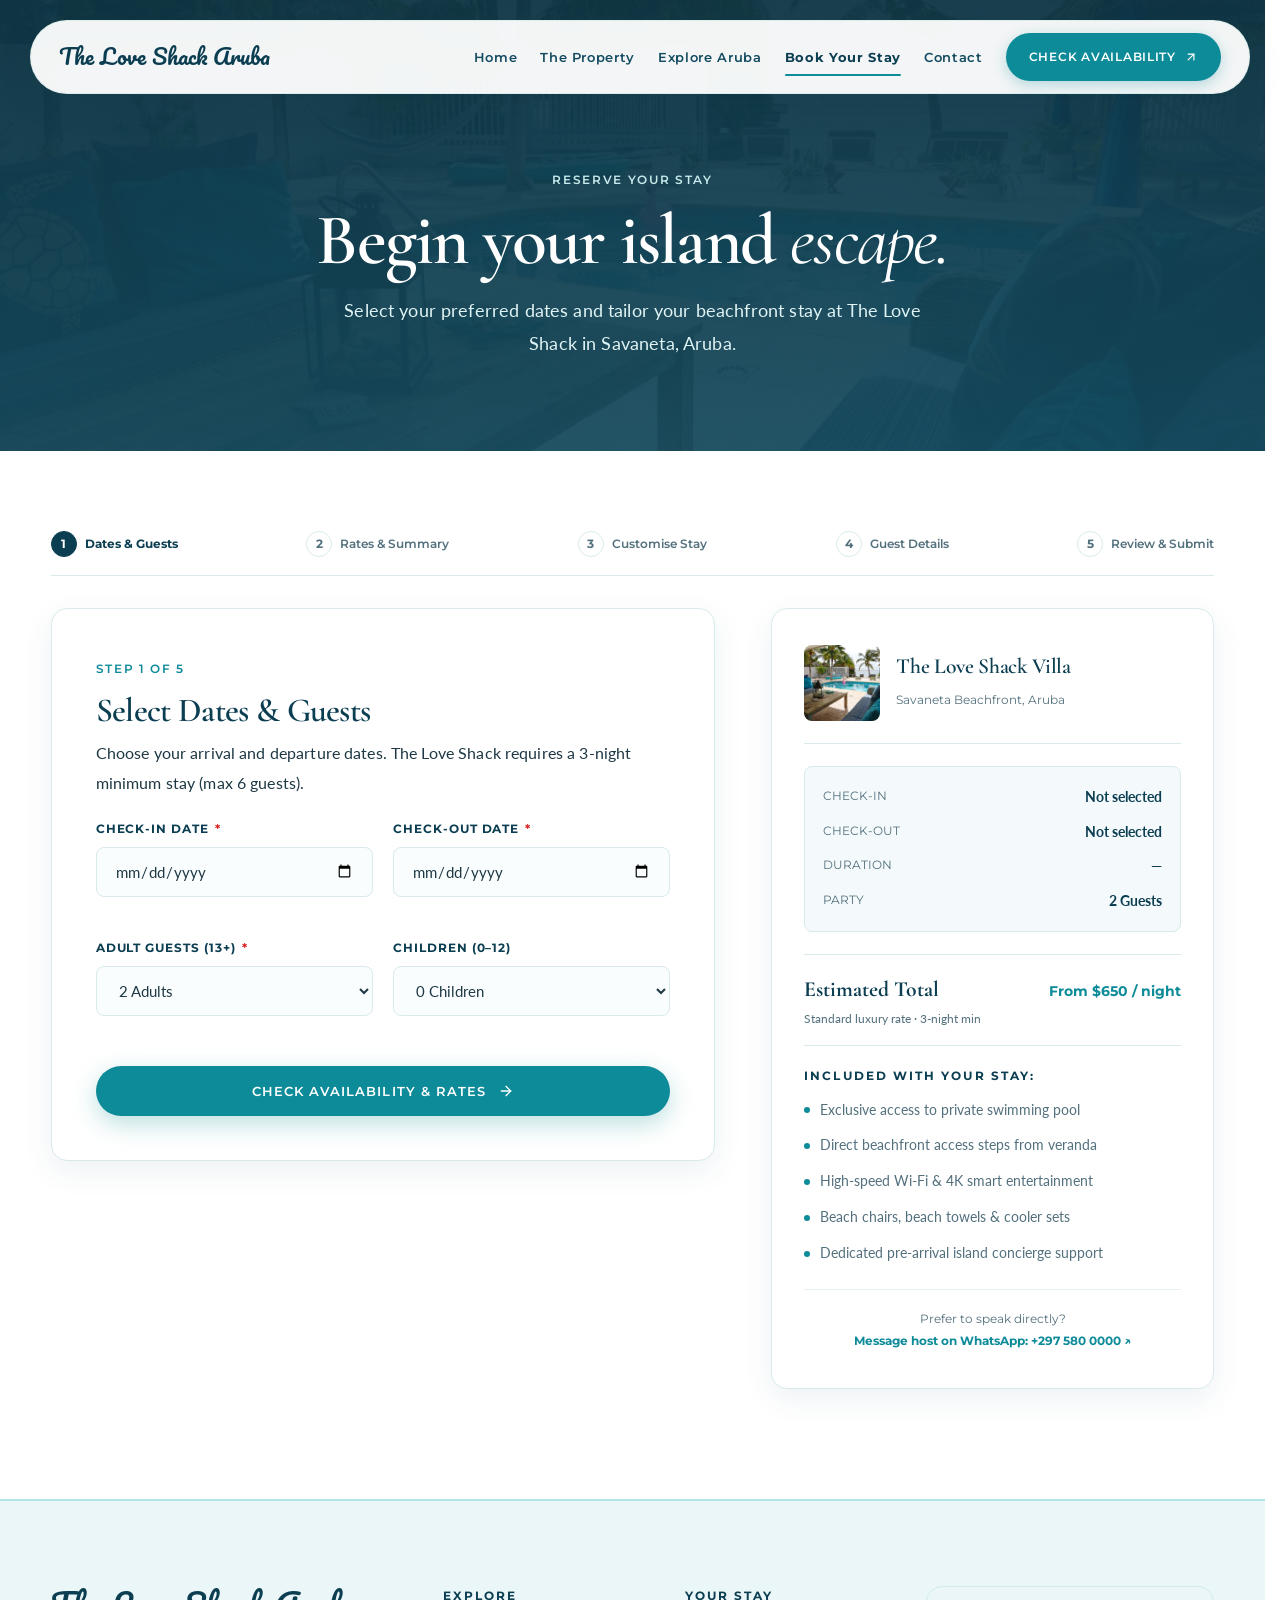
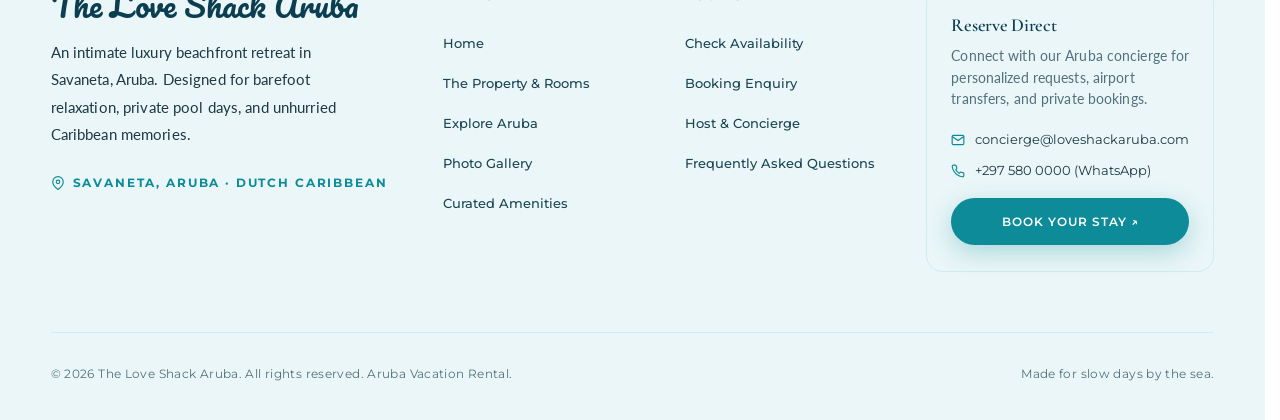
==== booking.html @ 79f09daa "Update client requested website changes" ====
<!doctype html>
<html lang="en">
<head>
  <meta charset="utf-8">
  <meta name="viewport" content="width=device-width, initial-scale=1">
  <title>Book Your Stay | The Love Shack Aruba</title>
  <meta name="description" content="Reserve your private luxury villa in Savaneta, Aruba. Direct booking inquiry for The Love Shack beachfront property with private swimming pool.">
  
  <!-- Typography System: Pacifico (Logo), Cormorant Garamond (Headings), Lato (Body), Montserrat (Nav & Buttons) -->
  <link rel="preconnect" href="https://fonts.googleapis.com">
  <link rel="preconnect" href="https://fonts.gstatic.com" crossorigin>
  <link href="https://fonts.googleapis.com/css2?family=Bodoni+Moda:ital,opsz,wght@0,6..96,400..900;1,6..96,400..900&family=Cormorant+Garamond:ital,wght@0,400;0,500;0,600;0,700;1,400;1,600&family=Lato:ital,wght@0,300;0,400;0,700;1,300;1,400&family=Montserrat:wght@400;500;600;700&family=Pacifico&display=swap" rel="stylesheet">
  
  <link rel="stylesheet" href="assets/css/style.css?v=3.2">
</head>
<body>

  <!-- Floating Luxury Navigation Bar -->
  <div class="header-wrapper">
    <header class="header">
      <a class="logo" href="index.html" aria-label="The Love Shack Aruba Homepage">The Love Shack Aruba</a>
      
      <button class="menu-btn" aria-label="Toggle navigation menu" aria-expanded="false">
        <svg class="icon-hamburger" viewBox="0 0 24 24" fill="none" stroke="currentColor" stroke-width="2" stroke-linecap="round" stroke-linejoin="round" aria-hidden="true">
          <line x1="3" y1="12" x2="21" y2="12"></line>
          <line x1="3" y1="6" x2="21" y2="6"></line>
          <line x1="3" y1="18" x2="21" y2="18"></line>
        </svg>
        <svg class="icon-close" viewBox="0 0 24 24" fill="none" stroke="currentColor" stroke-width="2" stroke-linecap="round" stroke-linejoin="round" aria-hidden="true">
          <line x1="18" y1="6" x2="6" y2="18"></line>
          <line x1="6" y1="6" x2="18" y2="18"></line>
        </svg>
      </button>

      <nav class="nav" aria-label="Main Navigation">
        <a href="index.html">Home</a>
        <a href="property.html">The Property</a>
        <a href="explore-aruba.html">Explore Aruba</a>
        <a class="current" href="booking.html">Book Your Stay</a>
        <a href="contact.html">Contact</a>
        <a class="nav-cta" href="booking.html">
          Check Availability
          <svg viewBox="0 0 24 24" fill="none" stroke="currentColor" stroke-width="2" stroke-linecap="round" stroke-linejoin="round">
            <line x1="7" y1="17" x2="17" y2="7"></line>
            <polyline points="7 7 17 7 17 17"></polyline>
          </svg>
        </a>
      </nav>
    </header>
  </div>

  <main>
    <!-- Page Hero Banner -->
    <section class="page-banner" aria-label="Book Your Stay">
      <div class="page-banner-bg" role="img" aria-label="The Love Shack Villa Background"></div>
      <div class="page-banner-overlay"></div>
      <div class="page-banner-content">
        <span class="eyebrow light center">RESERVE YOUR STAY</span>
        <h1>Begin your island <em>escape.</em></h1>
        <p>
          Select your preferred dates and tailor your beachfront stay at The Love Shack in Savaneta, Aruba.
        </p>
      </div>
    </section>

    <!-- Multi-Step Booking Section -->
    <section class="booking-section wrap" aria-label="Direct Reservation Interface">
      
      <!-- Progress Bar (5 Steps) -->
      <div class="booking-steps-bar" role="tablist" aria-label="Booking steps">
        <div class="booking-step-item active" id="stepIndicator1">
          <div class="booking-step-num">1</div>
          <span>Dates & Guests</span>
        </div>
        <div class="booking-step-item" id="stepIndicator2">
          <div class="booking-step-num">2</div>
          <span>Rates & Summary</span>
        </div>
        <div class="booking-step-item" id="stepIndicator3">
          <div class="booking-step-num">3</div>
          <span>Customise Stay</span>
        </div>
        <div class="booking-step-item" id="stepIndicator4">
          <div class="booking-step-num">4</div>
          <span>Guest Details</span>
        </div>
        <div class="booking-step-item" id="stepIndicator5">
          <div class="booking-step-num">5</div>
          <span>Review & Submit</span>
        </div>
      </div>

      <div class="booking-layout">
        <!-- Left: Dynamic Booking Steps Flow -->
        <div class="form-card">
          <!-- STEP 1: Select Dates & Guests -->
          <div class="booking-step-pane active" id="paneStep1">
            <span class="eyebrow">STEP 1 OF 5</span>
            <h2>Select Dates & Guests</h2>
            <p>Choose your arrival and departure dates. The Love Shack requires a 3-night minimum stay (max 6 guests).</p>

            <div class="form-group-row">
              <div class="form-group">
                <label for="checkin">Check-in Date <span class="required-asterisk">*</span></label>
                <input type="date" id="checkin" name="checkin" required aria-required="true">
              </div>
              <div class="form-group">
                <label for="checkout">Check-out Date <span class="required-asterisk">*</span></label>
                <input type="date" id="checkout" name="checkout" required aria-required="true">
              </div>
            </div>

            <div class="form-group-row">
              <div class="form-group">
                <label for="adults">Adult Guests (13+) <span class="required-asterisk">*</span></label>
                <select id="adults" name="adults" required>
                  <option value="1">1 Adult</option>
                  <option value="2" selected>2 Adults</option>
                  <option value="3">3 Adults</option>
                  <option value="4">4 Adults</option>
                  <option value="5">5 Adults</option>
                  <option value="6">6 Adults (Maximum)</option>
                </select>
              </div>
              <div class="form-group">
                <label for="children">Children (0–12)</label>
                <select id="children" name="children">
                  <option value="0" selected>0 Children</option>
                  <option value="1">1 Child</option>
                  <option value="2">2 Children</option>
                  <option value="3">3 Children</option>
                  <option value="4">4 Children</option>
                </select>
              </div>
            </div>

            <button type="button" class="btn btn-teal" id="btnCheckAvailability" style="width: 100%; margin-top: 10px;">
              Check Availability & Rates
              <svg viewBox="0 0 24 24" fill="none" stroke="currentColor" stroke-width="2" stroke-linecap="round" stroke-linejoin="round">
                <line x1="5" y1="12" x2="19" y2="12"></line>
                <polyline points="12 5 19 12 12 19"></polyline>
              </svg>
            </button>

            <div class="form-feedback" id="feedbackStep1" aria-live="polite"></div>
          </div>

          <!-- STEP 2: Rates & Accommodation Summary -->
          <div class="booking-step-pane" id="paneStep2">
            <span class="eyebrow">STEP 2 OF 5 · RATES &amp; SUMMARY</span>
            <h2>Stay &amp; Rate Summary</h2>
            <p>Review the calculated rate breakdown for your selected dates and guest party.</p>

            <div class="review-section-box">
              <div class="review-row">
                <span>Property:</span>
                <strong>The Love Shack (Savaneta, Aruba)</strong>
              </div>
              <div class="review-row">
                <span>Check-in:</span>
                <strong id="rateSummaryCheckin">—</strong>
              </div>
              <div class="review-row">
                <span>Check-out:</span>
                <strong id="rateSummaryCheckout">—</strong>
              </div>
              <div class="review-row">
                <span>Length of Stay:</span>
                <strong id="rateSummaryNights">—</strong>
              </div>
              <div class="review-row">
                <span>Guest Party:</span>
                <strong id="rateSummaryParty">—</strong>
              </div>
              <div class="review-row">
                <span>Nightly Rate:</span>
                <strong id="rateSummaryRate">—</strong>
              </div>
              <div class="review-row">
                <span>Accommodation Subtotal:</span>
                <strong id="rateSummarySubtotal">—</strong>
              </div>
              <div class="review-row">
                <span>Turnover &amp; Cleaning Fee:</span>
                <strong id="rateSummaryCleaning">$180.00 USD</strong>
              </div>
              <div class="review-total-row">
                <span>Estimated Total:</span>
                <span id="rateSummaryGrandTotal" style="color: var(--color-primary);">$0.00 USD</span>
              </div>
            </div>

            <div style="display: flex; gap: 14px; flex-wrap: wrap; margin-top: 24px;">
              <button type="button" class="btn btn-outline" id="btnBackToStep1" style="flex: 1;">
                &larr; Back
              </button>
              <button type="button" class="btn btn-teal" id="btnGoToStep3" style="flex: 1.5;">
                Next &rarr;
              </button>
              <button type="button" class="btn btn-outline" id="btnSkipExtrasFromStep2" style="flex: 1.2;">
                Skip Extras &rarr;
              </button>
            </div>
          </div>

          <!-- STEP 3: Customise Your Stay (Enquiry-Only Add-ons) -->
          <div class="booking-step-pane" id="paneStep3">
            <span class="eyebrow">STEP 3 OF 5 · BESPOKE ISLAND CONCIERGE</span>
            <h2>Customise Your Stay</h2>
            <p>Select optional on-island services and experiences to personalize your Aruban retreat.</p>

            <!-- Mandatory Client Notice Banner -->
            <div class="concierge-enquiry-banner">
              <svg viewBox="0 0 24 24" width="22" height="22" fill="none" stroke="currentColor" stroke-width="2" stroke-linecap="round" stroke-linejoin="round" aria-hidden="true">
                <circle cx="12" cy="12" r="10"></circle>
                <line x1="12" y1="16" x2="12" y2="12"></line>
                <line x1="12" y1="8" x2="12.01" y2="8"></line>
              </svg>
              <p>These services are optional and are not confirmed or charged at this stage. Our concierge team will contact you to discuss availability, details and pricing.</p>
            </div>

            <!-- Primary 4 Client-Requested Add-ons (Prominently Featured with Photographs) -->
            <div class="services-category-block">
              <div class="services-category-title">
                <svg viewBox="0 0 24 24" width="16" height="16" fill="none" stroke="currentColor" stroke-width="2"><path d="M12 2l3.09 6.26L22 9.27l-5 4.87 1.18 6.88L12 17.77l-6.18 3.25L7 14.14 2 9.27l6.91-1.01L12 2z"></path></svg>
                Featured Optional Add-ons
              </div>

              <!-- 1. Additional Housekeeping -->
              <label class="service-addon-featured service-addon-card" data-service-id="housekeeping" data-service-name="Additional Housekeeping" data-service-price="0" data-service-display="Optional Enquiry">
                <input type="checkbox" class="service-checkbox" value="housekeeping">
                <div class="service-addon-thumb">
                  <img src="assets/images/rooms/sea-esta-1.jpg" alt="Villa bedroom suite for housekeeping" loading="lazy">
                </div>
                <div class="service-addon-details">
                  <div class="service-addon-header">
                    <h4>Additional Housekeeping</h4>
                    <span class="service-enquiry-badge">Enquiry Only</span>
                  </div>
                  <p>Daily or mid-stay villa refresh, luxury linen changes, bathroom detailing, and fresh beach towel refresh during your stay.</p>
                  <span class="service-addon-note">
                    <svg viewBox="0 0 24 24" width="13" height="13" fill="none" stroke="currentColor" stroke-width="2"><circle cx="12" cy="12" r="10"></circle><polyline points="12 6 12 12 16 14"></polyline></svg>
                    Custom frequency &amp; scheduling coordinated by concierge
                  </span>
                </div>
              </label>

              <!-- 2. Car Rental -->
              <label class="service-addon-featured service-addon-card" data-service-id="car-rental" data-service-name="Car Rental" data-service-price="0" data-service-display="Optional Enquiry">
                <input type="checkbox" class="service-checkbox" value="car-rental">
                <div class="service-addon-thumb">
                  <img src="assets/images/explore/divi-tree-beach.jpg" alt="Island exploration along Aruba coastline" loading="lazy">
                </div>
                <div class="service-addon-details">
                  <div class="service-addon-header">
                    <h4>Car Rental</h4>
                    <span class="service-enquiry-badge">Enquiry Only</span>
                  </div>
                  <p>Seamless door-to-door vehicle delivery directly to The Love Shack. Choose from economical compact cars, rugged 4x4 SUVs, or multi-passenger vans.</p>
                  <span class="service-addon-note">
                    <svg viewBox="0 0 24 24" width="13" height="13" fill="none" stroke="currentColor" stroke-width="2"><circle cx="12" cy="12" r="10"></circle><polyline points="12 6 12 12 16 14"></polyline></svg>
                    Direct villa drop-off &amp; flexible pickup
                  </span>
                </div>
              </label>

              <!-- 3. Private Massage -->
              <label class="service-addon-featured service-addon-card" data-service-id="private-massage" data-service-name="Private Massage" data-service-price="0" data-service-display="Optional Enquiry">
                <input type="checkbox" class="service-checkbox" value="private-massage">
                <div class="service-addon-thumb">
                  <img src="assets/images/services/private-massage-treatment.jpg" alt="Seaside private massage treatment at The Love Shack" loading="lazy">
                </div>
                <div class="service-addon-details">
                  <div class="service-addon-header">
                    <h4>Private Massage</h4>
                    <span class="service-enquiry-badge">Enquiry Only</span>
                  </div>
                  <p>Restorative side-by-side couples massage, deep tissue, or Swedish therapy administered on your private ocean deck, shaded cabana, or calm lagoon shallows.</p>
                  <span class="service-addon-note">
                    <svg viewBox="0 0 24 24" width="13" height="13" fill="none" stroke="currentColor" stroke-width="2"><circle cx="12" cy="12" r="10"></circle><polyline points="12 6 12 12 16 14"></polyline></svg>
                    Certified Aruban spa therapists at your villa
                  </span>
                </div>
              </label>

              <!-- 4. Private Chef -->
              <label class="service-addon-featured service-addon-card" data-service-id="private-chef" data-service-name="Private Chef" data-service-price="0" data-service-display="Optional Enquiry">
                <input type="checkbox" class="service-checkbox" value="private-chef">
                <div class="service-addon-thumb">
                  <img src="assets/images/architectural-design.jpg" alt="Gourmet dining experience at The Love Shack" loading="lazy">
                </div>
                <div class="service-addon-details">
                  <div class="service-addon-header">
                    <h4>Private Chef</h4>
                    <span class="service-enquiry-badge">Enquiry Only</span>
                  </div>
                  <p>Exquisite three-course seaside dinner prepared fresh on your pool veranda by an acclaimed private Aruban chef. Fresh catch seafood, prime meats, or vegetarian tasting menus.</p>
                  <span class="service-addon-note">
                    <svg viewBox="0 0 24 24" width="13" height="13" fill="none" stroke="currentColor" stroke-width="2"><circle cx="12" cy="12" r="10"></circle><polyline points="12 6 12 12 16 14"></polyline></svg>
                    Fully personalized menus and grocery provisioning
                  </span>
                </div>
              </label>
            </div>

            <!-- Additional Island Experiences & Concierge (Also Strictly Enquiry Only) -->
            <div class="services-category-block" style="margin-top: 24px;">
              <div class="services-category-title">
                <svg viewBox="0 0 24 24" width="16" height="16" fill="none" stroke="currentColor" stroke-width="2"><circle cx="12" cy="12" r="10"></circle><polygon points="16.24 7.76 14.12 14.12 7.76 16.24 9.88 9.88 16.24 7.76"></polygon></svg>
                Additional Island Concierge Enquiries
              </div>
              <div class="service-cards-list">
                <label class="service-addon-card" data-service-id="grocery-stocking" data-service-name="Pre-Arrival Grocery Stocking" data-service-price="0" data-service-display="Optional Enquiry">
                  <input type="checkbox" class="service-checkbox" value="grocery-stocking" style="width: auto;">
                  <div class="service-addon-info">
                    <h4>Pre-Arrival Grocery Stocking</h4>
                    <p>Have your refrigerator and pantry stocked with your favorite wines, tropical fruits, snacks, and breakfast essentials upon arrival.</p>
                  </div>
                  <div class="service-addon-pricing">
                    <span class="service-enquiry-badge">Enquiry</span>
                  </div>
                </label>

                <label class="service-addon-card" data-service-id="airport-transfer" data-service-name="VIP Airport Transfer" data-service-price="0" data-service-display="Optional Enquiry">
                  <input type="checkbox" class="service-checkbox" value="airport-transfer" style="width: auto;">
                  <div class="service-addon-info">
                    <h4>VIP Airport Transfer</h4>
                    <p>Personal greeting at Queen Beatrix Airport (AUA) and direct, comfortable private van transfer directly to the villa.</p>
                  </div>
                  <div class="service-addon-pricing">
                    <span class="service-enquiry-badge">Enquiry</span>
                  </div>
                </label>

                <label class="service-addon-card" data-service-id="sailing-charter" data-service-name="Private Sunset Sailing Cruise" data-service-price="0" data-service-display="Optional Enquiry">
                  <input type="checkbox" class="service-checkbox" value="sailing-charter" style="width: auto;">
                  <div class="service-addon-info">
                    <h4>Private Sunset Sailing Cruise</h4>
                    <p>Charter a catamaran or sailboat for an unhurried sunset sail along the coast with open bar, bites, and reef snorkeling.</p>
                  </div>
                  <div class="service-addon-pricing">
                    <span class="service-enquiry-badge">Enquiry</span>
                  </div>
                </label>
              </div>
            </div>

            <!-- Complimentary Gear Informational Box -->
            <div class="booking-info-card complimentary-gear-card">
              <div class="booking-info-header">
                <svg viewBox="0 0 24 24" width="22" height="22" fill="none" stroke="currentColor" stroke-width="2"><path d="M2 12h20M2 12l5-5m-5 5l5 5M22 12l-5-5m5 5l-5 5"></path></svg>
                <div>
                  <h4>Complimentary Beach &amp; Water Sports Gear</h4>
                  <span class="info-badge">Included with your stay</span>
                </div>
              </div>
              <p>All guests enjoy complimentary, unlimited access to our ocean kayaks, stand-up paddleboards (SUP), and snorkeling gear to explore Savaneta lagoon and Sea Glass Island at no additional charge.</p>
            </div>

            <!-- Bottom Navigation: BACK -> NEXT -> SKIP EXTRAS -->
            <div style="display: flex; gap: 14px; flex-wrap: wrap; margin-top: 24px;">
              <button type="button" class="btn btn-outline" id="btnBackToStep2" style="flex: 1;">
                &larr; Back
              </button>
              <button type="button" class="btn btn-teal" id="btnGoToStep4" style="flex: 1.5;">
                Next &rarr;
              </button>
              <button type="button" class="btn btn-outline" id="btnSkipExtrasFromStep3" style="flex: 1.2;">
                Skip Extras &rarr;
              </button>
            </div>
          </div>

                    <!-- STEP 4: Guest Details Form -->
          <div class="booking-step-pane" id="paneStep4">
            <span class="eyebrow">STEP 4 OF 5</span>
            <h2>Guest & Contact Details</h2>
            <p>Please enter your contact information so our island concierge team can coordinate your reservation.</p>

            <div class="form-group-row">
              <div class="form-group">
                <label for="firstName">First Name <span class="required-asterisk">*</span></label>
                <input type="text" id="firstName" name="firstName" placeholder="e.g. Sarah" required>
              </div>
              <div class="form-group">
                <label for="lastName">Last Name <span class="required-asterisk">*</span></label>
                <input type="text" id="lastName" name="lastName" placeholder="e.g. Miller" required>
              </div>
            </div>

            <div class="form-group-row">
              <div class="form-group">
                <label for="guestEmail">Email Address <span class="required-asterisk">*</span></label>
                <input type="email" id="guestEmail" name="guestEmail" placeholder="sarah@example.com" required>
              </div>
              <div class="form-group">
                <label for="guestPhone">Phone / WhatsApp <span class="required-asterisk">*</span></label>
                <input type="tel" id="guestPhone" name="guestPhone" placeholder="+1 (555) 000-0000" required>
              </div>
            </div>

            <div class="form-group">
              <label for="guestCountry">Country / Territory</label>
              <input type="text" id="guestCountry" name="guestCountry" placeholder="e.g. United States, Canada, Netherlands">
            </div>

            <div class="form-group">
              <label for="specialRequests">Special Requests, Occasion or Arrival Notes (Optional)</label>
              <textarea id="specialRequests" name="specialRequests" rows="3" placeholder="Tell us if you are celebrating an anniversary, require airport coordination, or have dietary preferences..."></textarea>
            </div>

            <div class="form-feedback" id="feedbackStep4" aria-live="polite"></div>

            <div style="display: flex; gap: 14px; flex-wrap: wrap; margin-top: 24px;">
              <button type="button" class="btn btn-outline" id="btnBackFromStep4" style="flex: 1;">
                &larr; Back to Services
              </button>
              <button type="button" class="btn btn-teal" id="btnGoToStep5" style="flex: 2;">
                Review Booking Details &rarr;
              </button>
            </div>
          </div>

          <!-- STEP 5: Review & Submit Booking Request -->
          <div class="booking-step-pane" id="paneStep5">
            <span class="eyebrow">STEP 5 OF 5 · REVIEW RESERVATION</span>
            <h2>Review Reservation Request</h2>
            <p>Please review your dates, guest details, and stay summary before submitting your reservation request.</p>

            <div class="review-section-box">
              <h3>
                <span>Dates &amp; Accommodation</span>
                <button type="button" id="editStepDatesBtn" class="btn-text-link" style="font-size: 0.72rem;">Edit Dates</button>
              </h3>
              <div class="review-row">
                <span>Villa:</span>
                <strong>The Love Shack (Savaneta Beachfront, Aruba)</strong>
              </div>
              <div class="review-row">
                <span>Stay Dates:</span>
                <strong id="revDates">—</strong>
              </div>
              <div class="review-row">
                <span>Total Duration:</span>
                <strong id="revDuration">—</strong>
              </div>
              <div class="review-row">
                <span>Guests:</span>
                <strong id="revGuests">—</strong>
              </div>
              <div class="review-row">
                <span>Base Accommodation:</span>
                <strong id="revAccommodation">$0.00 USD</strong>
              </div>
              <div class="review-row">
                <span>Cleaning &amp; Turnover Fee:</span>
                <strong id="revCleaning">$180.00 USD</strong>
              </div>
            </div>

            <div class="review-section-box" id="revServicesBox" style="display: none;">
              <h3>
                <span>Custom Stay Extras</span>
                <button type="button" id="editStepServicesBtn" class="btn-text-link" style="font-size: 0.72rem;">Edit Extras</button>
              </h3>
              <div id="revServicesList"></div>
            </div>

            <div class="review-section-box">
              <h3>
                <span>Guest Details</span>
                <button type="button" id="editStepGuestBtn" class="btn-text-link" style="font-size: 0.72rem;">Edit Contact</button>
              </h3>
              <div class="review-row">
                <span>Name:</span>
                <strong id="revGuestName">—</strong>
              </div>
              <div class="review-row">
                <span>Email:</span>
                <strong id="revGuestEmail">—</strong>
              </div>
              <div class="review-row">
                <span>Phone / WhatsApp:</span>
                <strong id="revGuestPhone">—</strong>
              </div>
              <div class="review-row" id="revGuestCountryRow" style="display: none;">
                <span>Country:</span>
                <strong id="revGuestCountry">—</strong>
              </div>
              <div class="review-row" id="revNotesRow" style="display: none;">
                <span>Special Requests:</span>
                <span id="revSpecialRequests" style="color: var(--color-text-muted); font-style: italic;">—</span>
              </div>
            </div>

            <div class="review-section-box" style="background: #fafafa; border-color: var(--color-secondary);">
              <div class="review-total-row" style="border: none; padding: 0; font-size: 1.35rem;">
                <span>Estimated Total:</span>
                <span id="revGrandTotal" style="color: var(--color-primary);">$0.00 USD</span>
              </div>
            </div>

            <div class="form-notice">
              <svg viewBox="0 0 24 24" fill="none" stroke="currentColor" stroke-width="2" stroke-linecap="round" stroke-linejoin="round">
                <circle cx="12" cy="12" r="10"></circle>
                <line x1="12" y1="16" x2="12" y2="12"></line>
                <line x1="12" y1="8" x2="12.01" y2="8"></line>
              </svg>
              <p>
                <strong>Reservation Request:</strong> Direct bookings are confirmed by our concierge within 24 hours. No payment is charged today.
              </p>
            </div>

            <div class="form-feedback" id="feedbackStep5" aria-live="polite"></div>

            <div style="display: flex; gap: 14px; flex-wrap: wrap; margin-top: 24px;">
              <button type="button" class="btn btn-outline" id="btnBackToStep4" style="flex: 1;">
                &larr; Back
              </button>
              <button type="button" class="btn btn-teal" id="btnSubmitBookingRequest" style="flex: 2;">
                Submit Reservation Request
                <svg viewBox="0 0 24 24" fill="none" stroke="currentColor" stroke-width="2" stroke-linecap="round" stroke-linejoin="round">
                  <polyline points="20 6 9 17 4 12"></polyline>
                </svg>
              </button>
            </div>
          </div>

        </div>

        <!-- Right: Live Synchronized Booking Summary Card -->
        <aside class="booking-summary-card" aria-label="Reservation Summary">
          <div class="summary-villa-header">
            <div class="summary-thumb">
              <img src="assets/images/temporary-hero.jpg" alt="The Love Shack Villa">
            </div>
            <div class="summary-header-text">
              <h3>The Love Shack Villa</h3>
              <span>Savaneta Beachfront, Aruba</span>
            </div>
          </div>

          <div class="summary-dates-box">
            <div class="summary-date-row">
              <span>CHECK-IN</span>
              <span id="sumCheckin">Not selected</span>
            </div>
            <div class="summary-date-row">
              <span>CHECK-OUT</span>
              <span id="sumCheckout">Not selected</span>
            </div>
            <div class="summary-date-row">
              <span>DURATION</span>
              <span id="sumNights">—</span>
            </div>
            <div class="summary-date-row">
              <span>PARTY</span>
              <span id="sumGuests">2 Guests</span>
            </div>
          </div>

          <div class="summary-pricing-row">
            <div>
              <strong>Estimated Total</strong>
              <div id="sumPricingSubcaption" style="font-size: 0.72rem; color: var(--color-text-muted);">From $650 / night</div>
            </div>
            <span id="sumTotal">From $650 / night</span>
          </div>

          <span class="footer-col-title" style="color: var(--color-primary); margin-bottom: 12px;">INCLUDED WITH YOUR STAY:</span>
          <ul class="summary-inclusions">
            <li>
              <span class="inclusion-dot"></span>
              <span>Exclusive access to private swimming pool</span>
            </li>
            <li>
              <span class="inclusion-dot"></span>
              <span>Direct beachfront access steps from veranda</span>
            </li>
            <li>
              <span class="inclusion-dot"></span>
              <span>High-speed Wi-Fi & 4K smart entertainment</span>
            </li>
            <li>
              <span class="inclusion-dot"></span>
              <span>Beach chairs, beach towels & cooler sets</span>
            </li>
            <li>
              <span class="inclusion-dot"></span>
              <span>Dedicated pre-arrival island concierge support</span>
            </li>
          </ul>

          <div class="summary-contact-help">
            Prefer to speak directly? <br>
            <a href="contact.html">Message host on WhatsApp: +297 580 0000 ↗</a>
          </div>
        </aside>
      </div>
    </section>
  </main>

  <!-- Multi-Column Luxury Footer -->
  <footer class="footer" aria-label="Site Footer">
    <div class="wrap">
      <div class="footer-grid">
        <div class="footer-brand">
          <a class="logo" href="index.html">The Love Shack Aruba</a>
          <p>An intimate luxury beachfront retreat in Savaneta, Aruba. Designed for barefoot relaxation, private pool days, and unhurried Caribbean memories.</p>
          <div class="footer-location-tag">
            <svg viewBox="0 0 24 24" fill="none" stroke="currentColor" stroke-width="2"><path d="M21 10c0 7-9 13-9 13s-9-6-9-13a9 9 0 0 1 18 0z"></path><circle cx="12" cy="10" r="3"></circle></svg>
            Savaneta, Aruba · Dutch Caribbean
          </div>
        </div>

        <div>
          <span class="footer-col-title">EXPLORE</span>
          <ul class="footer-links">
            <li><a href="index.html">Home</a></li>
            <li><a href="property.html">The Property & Rooms</a></li>
            <li><a href="explore-aruba.html">Explore Aruba</a></li>
            <li><a href="property.html#gallery">Photo Gallery</a></li>
            <li><a href="property.html#amenities">Curated Amenities</a></li>
          </ul>
        </div>

        <div>
          <span class="footer-col-title">YOUR STAY</span>
          <ul class="footer-links">
            <li><a href="booking.html">Check Availability</a></li>
            <li><a href="booking.html">Booking Enquiry</a></li>
            <li><a href="contact.html">Host & Concierge</a></li>
            <li><a href="contact.html#faq">Frequently Asked Questions</a></li>
          </ul>
        </div>

        <div class="footer-cta-card" style="background-color: #eaf6f7; background: #eaf6f7; box-shadow: none;">
          <h4>Reserve Direct</h4>
          <p>Connect with our Aruba concierge for personalized requests, airport transfers, and private bookings.</p>
          <div class="footer-contact-item">
            <svg viewBox="0 0 24 24" fill="none" stroke="currentColor" stroke-width="2"><path d="M4 4h16c1.1 0 2 .9 2 2v12c0 1.1-.9 2-2 2H4c-1.1 0-2-.9-2-2V6c0-1.1.9-2 2-2z"></path><polyline points="22,6 12,13 2,6"></polyline></svg>
            <span>concierge@loveshackaruba.com</span>
          </div>
          <div class="footer-contact-item" style="margin-bottom: 16px;">
            <svg viewBox="0 0 24 24" fill="none" stroke="currentColor" stroke-width="2"><path d="M22 16.92v3a2 2 0 0 1-2.18 2 19.79 19.79 0 0 1-8.63-3.07 19.5 19.5 0 0 1-6-6 19.79 19.79 0 0 1-3.07-8.67A2 2 0 0 1 4.11 2h3a2 2 0 0 1 2 1.72 12.84 12.84 0 0 0 .7 2.81 2 2 0 0 1-.45 2.11L8.09 9.91a16 16 0 0 0 6 6l1.27-1.27a2 2 0 0 1 2.11-.45 12.84 12.84 0 0 0 2.81.7A2 2 0 0 1 22 16.92z"></path></svg>
            <span>+297 580 0000 (WhatsApp)</span>
          </div>
          <a class="btn btn-teal" href="booking.html" style="width: 100%; padding: 12px 18px; font-size: 0.75rem;">
            Book Your Stay ↗
          </a>
        </div>
      </div>

      <div class="footer-bottom">
        <span>© <span id="year">2026</span> The Love Shack Aruba. All rights reserved. Aruba Vacation Rental.</span>
        <div class="footer-bottom-links">
          <span>Made for slow days by the sea.</span>
        </div>
      </div>
    </div>
  </footer>

  <script src="assets/js/main.js?v=2.3"></script>
</body>
</html>
---- assets/css/style.css ----
/* ==========================================================================
   LOVE SHACK — LUXURY BEACHFRONT SANCTUARY (ARUBA)
   Complete Frontend Redesign & Styling System
   ========================================================================== */

/* --------------------------------------------------------------------------
   1. CSS VARIABLES & DESIGN SYSTEM TOKENS
   -------------------------------------------------------------------------- */
:root {
  /* ==========================================================================
     CARIBBEAN BEACHFRONT COLOUR PALETTE (Aruba Shoreline Inspired)
     ========================================================================== */
  /* Ocean Blue Palette */
  --color-primary: #0C3E52;
  /* Deep Caribbean Ocean Blue: Major headings, anchors */
  --color-primary-dark: #072735;
  /* Midnight Ocean: Deep navy footers & high-contrast elements */
  --color-primary-light: #165670;
  /* Caribbean Horizon Blue */

  /* Turquoise & Interactive Accents */
  --color-secondary: #0D8B99;
  /* Vibrant Caribbean Turquoise: Primary interactive buttons, icons, highlights */
  --color-secondary-hover: #086F7B;
  /* Deep Turquoise on hover */
  --color-secondary-soft: rgba(13, 139, 153, 0.12);
  /* Soft turquoise tint */
  --color-turquoise-bright: #14B8A6;
  /* Bright Tropical Turquoise */

  /* Aqua & Soft Sky Blue Accents */
  --color-aqua: #E8F7F8;
  /* Light Crystal Aqua for tags and alternating backgrounds */
  --color-aqua-soft: #F2FBFC;
  /* Gentle Aqua Tint */
  --color-sky-blue: #BAE6FD;
  /* Soft Sky Blue */
  --color-sky-soft: #F0F9FF;
  /* Whisper Sky Tint */

  /* Subtle Sandy Beige (Aruban Shoreline) */
  --color-sand: #EADBCE;
  /* Natural Island Sand */
  --color-sand-light: #F7F4EE;
  /* Subtle Warm Sand Off-White */
  --color-sand-border: #E5DACF;
  /* Delicate Sand Border */
  --color-sand-accent: #C7B299;
  /* Refined Sand Accent */

  /* Navigation & Header Colors */
  --color-header-bg: rgba(255, 255, 255, 0.95);
  /* Crisp white floating panel */
  --color-logo: #0C3E52;
  /* Deep Ocean Blue logo text */
  --color-logo-hover: #0D8B99;
  /* Turquoise on logo hover */
  --color-nav-link: #134B60;
  /* Ocean blue navigation links */
  --color-nav-link-hover: #0D8B99;
  /* Turquoise navigation hover */
  --color-nav-underline: #0D8B99;
  /* Turquoise active indicator underline */
  --color-nav-btn: #0D8B99;
  /* Turquoise Check Availability button */
  --color-nav-btn-hover: #09727D;
  /* Deep turquoise hover */
  --color-teal-cta: #0D8B99;
  /* Backward-compatible alias for primary CTA */
  --color-teal-cta-hover: #09727D;
  /* Backward-compatible alias */

  /* Neutral Backgrounds & Crisp Readable Text */
  --color-bg-aqua: #F4FAFB;
  /* Soft Aqua White: Light alternating section backgrounds */
  --color-white: #FFFFFF;
  /* Pure Crisp White */
  --color-offwhite: #F8FBFC;
  /* Clean Coastal Off-White */
  --color-text-body: #1E3844;
  /* Deep Slate: Readable, comfortable paragraph body text */
  --color-text-muted: #53707D;
  /* Slate Ocean Gray: Secondary captions and subtitles */
  --color-border: #D8EAEB;
  /* Delicate ocean-sand border tone */
  --color-border-light: rgba(216, 234, 235, 0.65);

  /* Typography System */
  --font-logo: 'Pacifico', cursive, -apple-system, BlinkMacSystemFont, sans-serif;
  --font-heading: 'Cormorant Garamond', 'Garamond', Georgia, serif;
  --font-body: 'Lato', system-ui, -apple-system, BlinkMacSystemFont, 'Segoe UI', Roboto, sans-serif;
  --font-ui: 'Montserrat', system-ui, -apple-system, BlinkMacSystemFont, 'Segoe UI', sans-serif;

  /* Elevation Shadows */
  --shadow-sm: 0 4px 14px rgba(22, 78, 99, 0.05);
  --shadow-md: 0 10px 30px rgba(22, 78, 99, 0.08);
  --shadow-lg: 0 20px 48px rgba(22, 78, 99, 0.12);
  --shadow-floating: 0 16px 40px rgba(15, 55, 71, 0.14);
  --shadow-glass: 0 8px 32px rgba(0, 0, 0, 0.12);

  /* Transitions */
  --transition-fast: 0.2s ease;
  --transition-base: 0.3s cubic-bezier(0.16, 1, 0.3, 1);
  --transition-smooth: 0.5s cubic-bezier(0.16, 1, 0.3, 1);

  /* Radii */
  --radius-sm: 8px;
  --radius-md: 16px;
  --radius-lg: 24px;
  --radius-pill: 9999px;
}

/* --------------------------------------------------------------------------
   2. BASE RESET & ACCESSIBILITY
   -------------------------------------------------------------------------- */
*,
*::before,
*::after {
  box-sizing: border-box;
  margin: 0;
  padding: 0;
}

html {
  scroll-behavior: smooth;
  scroll-padding-top: 100px;
  -webkit-font-smoothing: antialiased;
  -moz-osx-font-smoothing: grayscale;
  scrollbar-gutter: stable;
}

body {
  font-family: var(--font-body);
  font-size: 16px;
  line-height: 1.75;
  color: var(--color-text-body);
  background-color: var(--color-white);
  overflow-x: hidden;
  position: relative;
}

img {
  max-width: 100%;
  height: auto;
  display: block;
}

a {
  color: inherit;
  text-decoration: none;
  transition: color var(--transition-fast);
}

button,
input,
select,
textarea {
  font-family: inherit;
  font-size: inherit;
}

/* Containers */
.wrap {
  width: min(1240px, 92%);
  margin-inline: auto;
}

.wrap-narrow {
  width: min(980px, 92%);
  margin-inline: auto;
}

/* --------------------------------------------------------------------------
   3. TYPOGRAPHY HIERARCHY
   -------------------------------------------------------------------------- */
h1,
h2,
h3,
h4 {
  font-family: var(--font-heading);
  color: var(--color-primary);
  font-weight: 600;
  letter-spacing: -0.015em;
}

h1 {
  font-size: clamp(2.8rem, 5.6vw, 4.6rem);
  line-height: 1.05;
  letter-spacing: -0.025em;
}

h2 {
  font-size: clamp(2.1rem, 3.6vw, 3.1rem);
  line-height: 1.15;
  letter-spacing: -0.02em;
}

h3 {
  font-size: clamp(1.35rem, 2vw, 1.75rem);
  line-height: 1.25;
}

h4 {
  font-size: 1.2rem;
  font-weight: 600;
  line-height: 1.35;
}

p {
  color: var(--color-text-body);
  font-size: 1.025rem;
  line-height: 1.82;
  letter-spacing: 0.008em;
  margin-bottom: 1.25rem;
}

p:last-child {
  margin-bottom: 0;
}

/* Natural Editorial Serif Italics: Warm, human, and timeless (no forced artificial colors) */
h1 em,
h2 em,
h3 em {
  font-style: italic;
  font-weight: 400;
  color: inherit;
}

/* Eyebrow / Section Category Tag: Clean, refined uppercase tracking (removed robotic dashes) */
.eyebrow {
  font-family: var(--font-ui);
  font-size: 0.74rem;
  font-weight: 600;
  letter-spacing: 0.14em;
  text-transform: uppercase;
  color: var(--color-secondary);
  display: inline-block;
  margin-bottom: 12px;
}

.eyebrow.light {
  color: #c7ebec;
}

.eyebrow.center {
  display: block;
  text-align: center;
}

/* --------------------------------------------------------------------------
   4. BUTTONS & INTERACTIVE ELEMENTS
   -------------------------------------------------------------------------- */
.btn {
  font-family: var(--font-ui);
  font-size: 0.82rem;
  font-weight: 600;
  letter-spacing: 0.08em;
  text-transform: uppercase;
  display: inline-flex;
  align-items: center;
  justify-content: center;
  gap: 12px;
  padding: 16px 32px;
  border-radius: var(--radius-pill);
  border: 1px solid transparent;
  cursor: pointer;
  transition: all var(--transition-base);
  text-decoration: none;
  white-space: nowrap;
}

.btn svg {
  width: 16px;
  height: 16px;
  transition: transform var(--transition-fast);
}

.btn:hover svg {
  transform: translateX(4px);
}

/* Button Variants */
.btn-teal {
  background-color: var(--color-secondary);
  color: var(--color-white);
  box-shadow: 0 8px 24px rgba(49, 157, 160, 0.32);
}

.btn-teal:hover {
  background-color: var(--color-secondary-hover);
  transform: translateY(-2px);
  box-shadow: 0 12px 28px rgba(49, 157, 160, 0.42);
}

.btn-primary {
  background-color: var(--color-primary);
  color: var(--color-white);
  box-shadow: 0 8px 24px rgba(22, 78, 99, 0.28);
}

.btn-primary:hover {
  background-color: var(--color-secondary);
  transform: translateY(-2px);
  box-shadow: 0 12px 28px rgba(49, 157, 160, 0.38);
}

.btn-glass {
  background: rgba(255, 255, 255, 0.16);
  color: var(--color-white);
  border: 1px solid rgba(255, 255, 255, 0.45);
  backdrop-filter: blur(10px);
  -webkit-backdrop-filter: blur(10px);
}

.btn-glass:hover {
  background: rgba(255, 255, 255, 0.95);
  color: var(--color-primary);
  border-color: var(--color-white);
  transform: translateY(-2px);
  box-shadow: var(--shadow-md);
}

.btn-white {
  background-color: var(--color-white);
  color: var(--color-primary);
  box-shadow: var(--shadow-sm);
}

.btn-white:hover {
  background-color: var(--color-bg-aqua);
  color: var(--color-secondary);
  transform: translateY(-2px);
  box-shadow: var(--shadow-md);
}

.btn-outline {
  background-color: var(--color-white);
  color: var(--color-primary);
  border: 1.5px solid var(--color-border);
  box-shadow: var(--shadow-sm);
}

.btn-outline:hover {
  background-color: var(--color-bg-aqua);
  border-color: var(--color-secondary);
  color: var(--color-secondary);
  transform: translateY(-2px);
  box-shadow: var(--shadow-md);
}

.btn-text-link {
  font-family: var(--font-ui);
  font-size: 0.85rem;
  font-weight: 700;
  letter-spacing: 0.05em;
  color: var(--color-primary);
  display: inline-flex;
  align-items: center;
  gap: 8px;
  border-bottom: 2px solid var(--color-secondary);
  padding-bottom: 4px;
  transition: all var(--transition-fast);
}

.btn-text-link svg {
  width: 14px;
  height: 14px;
  color: var(--color-secondary);
  transition: transform var(--transition-fast);
}

.btn-text-link:hover {
  color: var(--color-secondary);
  border-bottom-color: var(--color-secondary);
}

.btn-text-link:hover svg {
  transform: translateX(4px);
}

/* --------------------------------------------------------------------------
   5. FLOATING LUXURY NAVIGATION BAR
   -------------------------------------------------------------------------- */
.header-wrapper {
  position: fixed;
  top: 20px;
  left: 0;
  right: 0;
  z-index: 1000;
  padding: 0 20px;
  pointer-events: none;
  /* Allows clicks outside navbar to pass through */
  transition: all var(--transition-base);
}

.header {
  pointer-events: auto;
  max-width: 1220px;
  margin: 0 auto;
  height: 74px;
  padding: 0 28px;
  background: rgba(255, 255, 255, 0.95);
  /* Clean white / soft off-white panel */
  backdrop-filter: blur(16px);
  -webkit-backdrop-filter: blur(16px);
  border: 1px solid rgba(220, 235, 235, 0.85);
  border-radius: var(--radius-pill);
  box-shadow: 0 10px 36px rgba(15, 55, 71, 0.10);
  display: flex;
  align-items: center;
  justify-content: space-between;
  transition: all var(--transition-base);
}

/* Scrolled state for navbar */
.header-wrapper.scrolled .header {
  background: rgba(255, 255, 255, 0.98);
  height: 68px;
  box-shadow: 0 14px 40px rgba(15, 55, 71, 0.16);
  border-color: rgba(220, 235, 235, 1);
}

/* Brand Wordmark in Pacifico ("The Love Shack Aruba") */
.logo {
  font-family: var(--font-logo);
  font-size: 1.85rem;
  font-weight: 400;
  letter-spacing: 0;
  color: var(--color-logo);
  /* Deep Ocean Blue logo text */
  text-decoration: none;
  line-height: 1.15;
  display: flex;
  align-items: center;
  text-transform: none;
  transition: opacity var(--transition-fast), color var(--transition-fast);
}

.header .logo {
  font-family: var(--font-logo);
  font-size: clamp(1.25rem, 1.7vw, 1.7rem);
  font-weight: 400;
  letter-spacing: 0;
  color: var(--color-logo);
  /* Deep Ocean Blue logo text */
  background: transparent;
  padding: 0;
  border-radius: 0;
  box-shadow: none;
  line-height: 1.15;
  display: inline-flex;
  align-items: center;
  text-decoration: none;
  white-space: nowrap;
  transition: opacity var(--transition-fast), color var(--transition-fast);
}

.header .logo:hover {
  opacity: 0.9;
  color: var(--color-logo-hover);
  transform: none;
  box-shadow: none;
}

/* Navigation Links in Montserrat — Ocean blue text on white panel */
.nav {
  display: flex;
  align-items: center;
  gap: clamp(14px, 1.8vw, 28px);
}

.nav a {
  color: var(--color-nav-link);
}

.nav a:not(.nav-cta) {
  font-family: var(--font-ui);
  font-size: 0.82rem;
  font-weight: 600;
  letter-spacing: 0.05em;
  color: var(--color-nav-link);
  /* Ocean blue navigation links */
  padding: 8px 0;
  position: relative;
  transition: opacity var(--transition-fast), color var(--transition-fast);
}

.nav a:not(.nav-cta):hover,
.nav a:hover {
  opacity: 0.9;
  color: var(--color-nav-link-hover);
}

/* Active Page Indicator */
.nav a.current,
.nav a.current:not(.nav-cta) {
  color: var(--color-primary);
  /* Deep ocean blue active text */
  font-weight: 700;
}

.nav a.current::after,
.nav a.current:not(.nav-cta)::after {
  content: "";
  position: absolute;
  bottom: 0;
  left: 0;
  width: 100%;
  height: 2px;
  background-color: var(--color-nav-underline);
  /* Turquoise active underline */
  border-radius: 2px;
}

/* Nav CTA Pill Button - Turquoise background with white text */
.nav-cta,
.nav a.nav-cta {
  font-family: var(--font-ui);
  font-size: 0.78rem;
  font-weight: 600;
  letter-spacing: 0.06em;
  text-transform: uppercase;
  background-color: var(--color-nav-btn);
  /* Vibrant Caribbean Turquoise */
  color: var(--color-white) !important;
  padding: 12px 22px;
  border-radius: var(--radius-pill);
  display: inline-flex;
  align-items: center;
  gap: 8px;
  transition: all var(--transition-base);
  box-shadow: 0 4px 14px rgba(13, 139, 153, 0.28);
  border: 1px solid transparent;
}

.nav-cta svg,
.nav a.nav-cta svg {
  width: 14px;
  height: 14px;
  stroke: var(--color-white);
  transition: transform var(--transition-fast);
}

.nav-cta:hover,
.nav a.nav-cta:hover {
  background-color: var(--color-nav-btn-hover);
  color: var(--color-white) !important;
  transform: translateY(-1px);
  box-shadow: 0 6px 18px rgba(13, 139, 153, 0.42);
}

.nav-cta:hover svg,
.nav a.nav-cta:hover svg {
  stroke: var(--color-white);
  transform: translateX(3px) translateY(-1px);
}

/* Mobile Hamburger Button */
.menu-btn {
  display: none;
  background: none;
  border: none;
  width: 44px;
  height: 44px;
  border-radius: 50%;
  cursor: pointer;
  padding: 0;
  position: relative;
  align-items: center;
  justify-content: center;
  color: var(--color-primary);
  transition: background-color var(--transition-fast);
}

.menu-btn:hover {
  background-color: var(--color-bg-aqua);
}

.menu-btn svg {
  width: 24px;
  height: 24px;
  stroke-width: 2;
  stroke: var(--color-primary);
  display: block;
  pointer-events: none;
  /* Allows click to cleanly register on button */
}

.menu-btn .icon-close {
  display: none;
}

.menu-btn[aria-expanded="true"] .icon-hamburger,
.menu-btn.active .icon-hamburger {
  display: none !important;
}

.menu-btn[aria-expanded="true"] .icon-close,
.menu-btn.active .icon-close {
  display: block !important;
}

/* --------------------------------------------------------------------------
   6. HERO SECTION (REFERENCE 1 & 2 SYNTHESIS)
   -------------------------------------------------------------------------- */
.hero {
  position: relative;
  min-height: 100vh;
  display: flex;
  flex-direction: column;
  justify-content: center;
  align-items: center;
  text-align: center;
  padding: 150px 24px 120px;
  overflow: hidden;
  color: var(--color-white);
  background-color: var(--color-primary-dark);
}

/* High Quality Caribbean Beach Background Image with Subtle Drift */
.hero-bg {
  position: absolute;
  inset: 0;
  background-image: url('../images/beach-hero.jpg');
  background-size: cover;
  background-position: center bottom;
  background-repeat: no-repeat;
  z-index: 1;
  transform: scale(1.0);
  animation: heroDrift 24s ease-in-out infinite alternate;
  transform-origin: center center;
}

@keyframes heroDrift {
  0% {
    transform: scale(1.0);
  }

  100% {
    transform: scale(1.04);
  }
}

/* Subtle Coastal Ocean Gradient Overlay (Allows Beach Photo to Shine Vibrantly) */
.hero-overlay {
  position: absolute;
  inset: 0;
  background: linear-gradient(180deg,
      rgba(7, 39, 53, 0.42) 0%,
      rgba(12, 62, 82, 0.18) 35%,
      rgba(7, 39, 53, 0.35) 70%,
      rgba(7, 39, 53, 0.60) 100%);
  z-index: 2;
}

/* Hero Content Area */
.hero-content {
  position: relative;
  z-index: 3;
  max-width: 960px;
  margin: 0 auto;
  display: flex;
  flex-direction: column;
  align-items: center;
}

/* Destination Tag */
.hero-tag {
  font-family: var(--font-ui);
  font-size: 0.74rem;
  font-weight: 700;
  letter-spacing: 0.18em;
  text-transform: uppercase;
  color: var(--color-primary);
  background: rgba(255, 255, 255, 0.94);
  border: 1px solid rgba(255, 255, 255, 0.95);
  box-shadow: 0 4px 18px rgba(7, 39, 53, 0.16);
  backdrop-filter: blur(8px);
  -webkit-backdrop-filter: blur(8px);
  padding: 8px 22px;
  border-radius: var(--radius-pill);
  margin-bottom: 24px;
  display: inline-flex;
  align-items: center;
  gap: 8px;
}

.hero-tag::before {
  content: "";
  display: inline-block;
  width: 7px;
  height: 7px;
  border-radius: 50%;
  background-color: var(--color-secondary);
  box-shadow: 0 0 8px var(--color-secondary);
}

.hero h1 {
  font-family: var(--font-heading);
  font-size: clamp(3rem, 5.8vw, 4.8rem);
  font-weight: 500;
  line-height: 1.04;
  letter-spacing: -0.025em;
  color: var(--color-white);
  margin-bottom: 22px;
  text-shadow: 0 2px 20px rgba(7, 39, 53, 0.75), 0 4px 35px rgba(7, 39, 53, 0.5);
}

.hero h1 em {
  font-style: italic;
  font-weight: 400;
  color: #c8f5ff;
  /* Soft luminous tropical aqua-sky */
  text-shadow: 0 2px 20px rgba(7, 39, 53, 0.85);
}

.hero-description {
  font-family: var(--font-body);
  font-size: clamp(1.08rem, 1.4vw, 1.25rem);
  line-height: 1.82;
  color: #ffffff;
  max-width: 680px;
  margin: 0 auto 36px;
  font-weight: 400;
  letter-spacing: 0.01em;
  text-shadow: 0 2px 14px rgba(7, 39, 53, 0.8);
}

/* Hero Action Buttons */
.hero-actions {
  display: flex;
  align-items: center;
  justify-content: center;
  gap: 16px;
  margin-bottom: 48px;
  flex-wrap: wrap;
}

/* --------------------------------------------------------------------------
   7. FLOATING GLASS SEARCH BAR (SIGNATURE REFERENCE 1 ELEMENT)
   -------------------------------------------------------------------------- */
.hero-search-wrapper {
  position: relative;
  z-index: 4;
  width: 100%;
  max-width: 980px;
  margin-top: 10px;
}

.hero-search-bar {
  background: rgba(255, 255, 255, 0.96);
  backdrop-filter: blur(16px);
  -webkit-backdrop-filter: blur(16px);
  border: 1px solid rgba(216, 234, 235, 0.9);
  border-radius: var(--radius-pill);
  box-shadow: 0 16px 44px rgba(7, 39, 53, 0.22);
  padding: 10px 14px 10px 24px;
  display: grid;
  grid-template-columns: 1.1fr 1.1fr 1fr auto;
  align-items: center;
  gap: 12px;
  transition: all var(--transition-base);
}

.hero-search-bar:hover,
.hero-search-bar:focus-within {
  background: rgba(255, 255, 255, 1);
  box-shadow: 0 20px 50px rgba(7, 39, 53, 0.28);
}

.search-field {
  display: flex;
  align-items: center;
  gap: 12px;
  padding: 8px 14px;
  border-right: 1px solid var(--color-border);
  text-align: left;
}

.search-field:last-of-type {
  border-right: none;
}

.search-field-icon {
  color: var(--color-secondary);
  display: flex;
  align-items: center;
  justify-content: center;
  flex-shrink: 0;
}

.search-field-icon svg {
  width: 20px;
  height: 20px;
}

.search-field-body {
  display: flex;
  flex-direction: column;
  flex-grow: 1;
}

.search-field label,
.search-field-label {
  font-family: var(--font-ui);
  font-size: 0.68rem;
  font-weight: 700;
  letter-spacing: 0.12em;
  text-transform: uppercase;
  color: var(--color-primary);
  margin-bottom: 2px;
  display: block;
}

.search-field input,
.search-field select {
  background: transparent;
  border: none;
  outline: none;
  color: var(--color-text-body);
  font-family: var(--font-body);
  font-size: 0.92rem;
  font-weight: 600;
  cursor: pointer;
  width: 100%;
}

.search-field input::-webkit-calendar-picker-indicator {
  cursor: pointer;
  opacity: 0.65;
}

.search-field select option {
  background-color: var(--color-white);
  color: var(--color-text-body);
}

.search-btn {
  background-color: var(--color-secondary);
  color: var(--color-white);
  border: 1px solid transparent;
  border-radius: var(--radius-pill);
  padding: 14px 28px;
  font-family: var(--font-ui);
  font-size: 0.8rem;
  font-weight: 700;
  letter-spacing: 0.08em;
  text-transform: uppercase;
  cursor: pointer;
  display: flex;
  align-items: center;
  gap: 10px;
  transition: all var(--transition-base);
  box-shadow: 0 4px 18px rgba(13, 139, 153, 0.35);
}

.search-btn:hover {
  background-color: var(--color-secondary-hover);
  transform: scale(1.02);
  box-shadow: 0 6px 22px rgba(13, 139, 153, 0.48);
}

.search-btn svg {
  width: 16px;
  height: 16px;
  transition: transform var(--transition-fast);
}

.search-btn:hover {
  background-color: var(--color-secondary);
  border-color: var(--color-secondary);
  transform: scale(1.02);
  box-shadow: 0 6px 22px rgba(49, 157, 160, 0.4);
}

/* --------------------------------------------------------------------------
   8. FLOATING AMENITY & HIGHLIGHTS STRIP (SIGNATURE REFERENCE 2 ELEMENT)
   -------------------------------------------------------------------------- */
.amenity-strip-section {
  position: relative;
  z-index: 10;
  margin-top: -46px;
  /* Pulls up slightly over hero */
  margin-bottom: 60px;
}

.amenity-strip-container {
  background: var(--color-white);
  border: 1px solid var(--color-border);
  border-radius: var(--radius-lg);
  box-shadow: var(--shadow-lg);
  padding: 24px 28px;
  display: grid;
  grid-template-columns: repeat(5, 1fr);
  gap: 16px;
  align-items: center;
}

.strip-item {
  display: flex;
  align-items: center;
  gap: 16px;
  padding: 8px 12px;
  border-right: 1px solid var(--color-border);
}

.strip-item:last-child {
  border-right: none;
}

.strip-icon {
  width: 48px;
  height: 48px;
  border-radius: 50%;
  background-color: var(--color-bg-aqua);
  color: var(--color-secondary);
  display: flex;
  align-items: center;
  justify-content: center;
  flex-shrink: 0;
  transition: all var(--transition-fast);
}

.strip-icon svg {
  width: 24px;
  height: 24px;
  stroke-width: 1.75;
}

.strip-item:hover .strip-icon {
  background-color: var(--color-secondary);
  color: var(--color-white);
  transform: translateY(-2px);
}

.strip-text {
  display: flex;
  flex-direction: column;
}

.strip-text strong {
  font-family: var(--font-heading);
  font-size: 1.15rem;
  font-weight: 700;
  color: var(--color-primary);
  line-height: 1.2;
}

.strip-text span {
  font-family: var(--font-ui);
  font-size: 0.72rem;
  font-weight: 500;
  color: var(--color-text-muted);
  letter-spacing: 0.02em;
  margin-top: 2px;
}

/* --------------------------------------------------------------------------
   9. EDITORIAL PROPERTY INTRODUCTION SECTION
   -------------------------------------------------------------------------- */
.intro-section {
  padding: 80px 0 100px;
}

.intro-grid {
  display: grid;
  grid-template-columns: 1fr 1fr;
  gap: 72px;
  align-items: center;
}

/* Layered Photography Frame with Coastal Architecture Accent */
.intro-visual {
  position: relative;
}

.intro-image-frame {
  position: relative;
  border-radius: var(--radius-md);
  overflow: hidden;
  box-shadow: var(--shadow-lg);
  aspect-ratio: 16 / 11;
}

.intro-image-frame img {
  width: 100%;
  height: 100%;
  object-fit: cover;
  transition: transform var(--transition-smooth);
}

.intro-visual:hover .intro-image-frame img {
  transform: scale(1.03);
}

/* Architectural Design Hero Portrait Frame (2:3 Aspect Ratio) */
.intro-visual.arch-visual {
  max-width: 440px;
  width: 100%;
  margin: 0 auto;
  position: relative;
}

.intro-visual.arch-visual .intro-image-frame.arch-frame {
  width: 100%;
  max-width: 100%;
  aspect-ratio: 2 / 3;
  border-radius: var(--radius-md);
  overflow: hidden;
  box-shadow: var(--shadow-lg);
  background-color: var(--color-bg-aqua);
  position: relative;
}

.intro-visual.arch-visual .intro-image-frame.arch-frame img {
  width: 100%;
  height: 100%;
  object-fit: cover;
  object-position: center top;
  display: block;
  transition: transform var(--transition-smooth);
}

.intro-visual.arch-visual:hover .intro-image-frame.arch-frame img {
  transform: scale(1.02);
}

/* Precisely Fitted Decorative Frame for Architectural Section */
.intro-visual.arch-visual::after {
  content: "";
  position: absolute;
  top: 14px;
  left: 14px;
  right: -14px;
  bottom: -14px;
  width: auto;
  height: auto;
  background: var(--color-bg-aqua);
  border: 1px solid var(--color-border);
  border-radius: var(--radius-md);
  z-index: -1;
  box-shadow: var(--shadow-sm);
}

/* Floating Photo Tag Badge */
.intro-badge {
  position: absolute;
  top: 24px;
  left: 24px;
  background: rgba(255, 255, 255, 0.96);
  backdrop-filter: blur(8px);
  -webkit-backdrop-filter: blur(8px);
  padding: 10px 18px;
  border-radius: var(--radius-pill);
  box-shadow: var(--shadow-sm);
  font-family: var(--font-ui);
  font-size: 0.72rem;
  font-weight: 700;
  letter-spacing: 0.14em;
  color: var(--color-primary);
  text-transform: uppercase;
  display: flex;
  align-items: center;
  gap: 8px;
  border: 1px solid var(--color-border);
  border-left: 3px solid var(--color-secondary);
}

.intro-badge svg {
  width: 14px;
  height: 14px;
  color: var(--color-secondary);
}

.intro-content h2 {
  font-family: var(--font-heading);
  font-size: clamp(2.2rem, 3.8vw, 3.1rem);
  font-weight: 600;
  line-height: 1.14;
  letter-spacing: -0.02em;
  margin-bottom: 20px;
  color: var(--color-primary);
}

.intro-content p {
  font-family: var(--font-body);
  font-size: 1.1rem;
  line-height: 1.85;
  color: var(--color-text-body);
  margin-bottom: 28px;
  letter-spacing: 0.005em;
}

/* Luxury Benefit Bullet List (index.html) */
.benefit-list {
  list-style: none;
  margin-bottom: 36px;
  display: grid;
  gap: 16px;
  padding: 0;
}

.benefit-item {
  display: flex;
  align-items: center;
  gap: 14px;
  font-size: 1rem;
  color: var(--color-text-body);
}

.benefit-dot {
  width: 8px;
  height: 8px;
  border-radius: 50%;
  background-color: var(--color-secondary);
  display: inline-block;
  flex-shrink: 0;
  box-shadow: 0 0 0 4px var(--color-secondary-soft);
}

/* Intro Checklist (index.php) */
.intro-checklist {
  list-style: none;
  margin-bottom: 32px;
  display: grid;
  gap: 16px;
  padding: 0;
}

.intro-checklist li {
  display: flex;
  align-items: center;
  gap: 14px;
  font-size: 1rem;
  color: var(--color-text-body);
}

.intro-checklist li .benefit-dot {
  margin-top: 1px;
}

/* --------------------------------------------------------------------------
   10. EXPERIENCE & ISLAND RHYTHM SECTION
   -------------------------------------------------------------------------- */
.experience-section {
  background-color: var(--color-bg-aqua);
  padding: 110px 0;
  position: relative;
  border-top: 1px solid var(--color-border);
  border-bottom: 1px solid var(--color-border);
}

.section-header {
  text-align: center;
  max-width: 720px;
  margin: 0 auto 60px;
}

.section-header h2 {
  margin-bottom: 16px;
}

.section-header p {
  font-size: 1.05rem;
  color: var(--color-text-muted);
}

.experience-grid {
  display: grid;
  grid-template-columns: repeat(3, 1fr);
  gap: 28px;
  margin-top: 48px;
}

.experience-card {
  background-color: var(--color-white);
  border: 1px solid rgba(22, 78, 99, 0.12);
  border-radius: var(--radius-md);
  padding: 44px 34px;
  box-shadow: var(--shadow-sm);
  display: flex;
  flex-direction: column;
  position: relative;
  overflow: hidden;
  cursor: pointer;
  /* Smooth 280ms transition across background, border, transform, and shadow */
  transition: background-color 280ms cubic-bezier(0.16, 1, 0.3, 1),
    border-color 280ms cubic-bezier(0.16, 1, 0.3, 1),
    transform 280ms cubic-bezier(0.16, 1, 0.3, 1),
    box-shadow 280ms cubic-bezier(0.16, 1, 0.3, 1);
}

.experience-card-inner {
  display: flex;
  flex-direction: column;
  height: 100%;
}

.experience-icon-wrap {
  width: 58px;
  height: 58px;
  border-radius: 14px;
  background-color: var(--color-bg-aqua);
  color: var(--color-secondary);
  border: 1px solid rgba(49, 157, 160, 0.18);
  display: flex;
  align-items: center;
  justify-content: center;
  margin-bottom: 24px;
  transition: background-color 280ms ease, color 280ms ease, border-color 280ms ease, transform 280ms ease;
}

.experience-icon-wrap svg {
  width: 28px;
  height: 28px;
  stroke-width: 1.75;
  stroke: var(--color-secondary);
  transition: stroke 280ms ease;
}

.experience-num {
  font-family: var(--font-heading);
  font-size: 2.2rem;
  font-weight: 700;
  color: var(--color-secondary);
  line-height: 1;
  margin-bottom: 18px;
  transition: color 280ms ease;
}

.experience-card h3 {
  margin-bottom: 14px;
  font-size: 1.45rem;
  font-weight: 600;
  line-height: 1.25;
  color: var(--color-primary);
  transition: color 280ms ease;
}

.experience-card p {
  font-size: 0.96rem;
  color: var(--color-text-muted);
  line-height: 1.76;
  margin-bottom: 0;
  transition: color 280ms ease;
}

/* Hover Interaction across ALL 3 cards: Smooth Teal Transition (280ms) */
.experience-card:hover,
.experience-card:focus-within {
  background-color: #135461;
  /* Rich ocean teal */
  border-color: #135461;
  transform: translateY(-6px);
  box-shadow: 0 18px 42px rgba(19, 84, 97, 0.3);
}

.experience-card:hover h3,
.experience-card:focus-within h3 {
  color: #FFFFFF;
}

.experience-card:hover p,
.experience-card:focus-within p {
  color: rgba(255, 255, 255, 0.92);
}

.experience-card:hover .experience-icon-wrap,
.experience-card:focus-within .experience-icon-wrap {
  background-color: rgba(255, 255, 255, 0.18);
  border-color: rgba(255, 255, 255, 0.32);
  color: #FFFFFF;
  transform: scale(1.05);
}

.experience-card:hover .experience-icon-wrap svg,
.experience-card:focus-within .experience-icon-wrap svg {
  stroke: #FFFFFF;
}

.experience-card:hover .experience-num,
.experience-card:focus-within .experience-num {
  color: #FFFFFF;
}

/* --------------------------------------------------------------------------
   11. CURATED GALLERY PREVIEW & LIGHTBOX
   -------------------------------------------------------------------------- */
.gallery-section {
  padding: 110px 0;
}

.gallery-header-row {
  display: flex;
  justify-content: space-between;
  align-items: flex-end;
  margin-bottom: 44px;
}

.gallery-grid {
  display: grid;
  grid-template-columns: repeat(3, 1fr);
  gap: 24px;
  align-items: stretch;
}

.gallery-item {
  position: relative;
  border-radius: var(--radius-md);
  overflow: hidden;
  box-shadow: var(--shadow-md);
  cursor: pointer;
  background-color: var(--color-bg-aqua);
  aspect-ratio: 4 / 3;
  transition: transform var(--transition-base), box-shadow var(--transition-base);
}

.gallery-item:hover {
  transform: translateY(-4px);
  box-shadow: var(--shadow-lg);
}

.gallery-item img {
  width: 100%;
  height: 100%;
  object-fit: cover;
  object-position: center;
  display: block;
  transition: transform var(--transition-smooth);
}

.gallery-grid .gallery-item:nth-child(2) img {
  object-position: center 60%;
}

.gallery-overlay {
  position: absolute;
  inset: 0;
  background: linear-gradient(180deg,
      rgba(22, 78, 99, 0) 30%,
      rgba(22, 78, 99, 0.88) 100%);
  opacity: 0;
  display: flex;
  flex-direction: column;
  justify-content: flex-end;
  padding: 24px;
  transition: opacity var(--transition-base);
  pointer-events: none;
}

.gallery-item:hover img {
  transform: scale(1.04);
}

.gallery-item:hover .gallery-overlay {
  opacity: 1;
}

.gallery-tag {
  font-family: var(--font-ui);
  font-size: 0.72rem;
  font-weight: 700;
  letter-spacing: 0.12em;
  text-transform: uppercase;
  color: #a7f3d0;
  margin-bottom: 6px;
  display: block;
}

/* --------------------------------------------------------------------------
   LUXURY 5-PHOTO PROPERTY SHOWCASE MOSAIC
   -------------------------------------------------------------------------- */
.airbnb-mosaic-gallery {
  display: grid;
  grid-template-columns: 1.15fr 0.85fr;
  gap: 14px;
  border-radius: var(--radius-lg);
  overflow: hidden;
  box-shadow: var(--shadow-md);
  margin-top: 24px;
  background-color: var(--color-bg-aqua);
}

.mosaic-primary {
  position: relative;
  min-height: 460px;
  overflow: hidden;
  cursor: pointer;
  background-color: var(--color-primary);
}

.mosaic-primary img {
  width: 100%;
  height: 100%;
  object-fit: cover;
  object-position: center;
  transition: transform var(--transition-smooth);
}

.mosaic-secondary-grid {
  display: grid;
  grid-template-columns: 1fr 1fr;
  grid-template-rows: 1fr 1fr;
  gap: 14px;
}

/* Gracefully handle 2 secondary cards (when 3 images total are loaded from SQL) */
.mosaic-secondary-grid.mosaic-grid-2,
.mosaic-secondary-grid:has(.mosaic-card:nth-child(2):last-child) {
  grid-template-columns: 1fr;
  grid-template-rows: 1fr 1fr;
}

.mosaic-card {
  position: relative;
  min-height: 223px;
  overflow: hidden;
  cursor: pointer;
  background-color: var(--color-primary);
}

.mosaic-card img {
  width: 100%;
  height: 100%;
  object-fit: cover;
  object-position: center;
  transition: transform var(--transition-smooth);
}

.mosaic-overlay {
  position: absolute;
  inset: 0;
  background: linear-gradient(180deg,
      rgba(22, 78, 99, 0) 35%,
      rgba(22, 78, 99, 0.85) 100%);
  opacity: 0;
  display: flex;
  flex-direction: column;
  justify-content: flex-end;
  padding: 16px 18px;
  transition: opacity var(--transition-base);
}

.mosaic-primary:hover img,
.mosaic-card:hover img {
  transform: scale(1.04);
}

.mosaic-primary:hover .mosaic-overlay,
.mosaic-card:hover .mosaic-overlay {
  opacity: 1;
}

.mosaic-tag {
  font-family: var(--font-ui);
  font-size: 0.68rem;
  font-weight: 700;
  letter-spacing: 0.12em;
  text-transform: uppercase;
  color: #a7f3d0;
  margin-bottom: 4px;
}

.mosaic-caption {
  font-family: var(--font-body);
  font-size: 0.88rem;
  color: var(--color-white);
  line-height: 1.4;
  margin: 0;
}

.gallery-caption {
  color: var(--color-white);
  font-family: var(--font-heading);
  font-size: 1.15rem;
  font-weight: 500;
  margin: 0;
  line-height: 1.35;
}

.gallery-zoom-icon {
  width: 32px;
  height: 32px;
  border-radius: 50%;
  background: rgba(255, 255, 255, 0.25);
  backdrop-filter: blur(4px);
  display: flex;
  align-items: center;
  justify-content: center;
  color: var(--color-white);
}

.gallery-zoom-icon svg {
  width: 16px;
  height: 16px;
}

/* Lightbox Modal */
.lightbox-modal {
  position: fixed;
  inset: 0;
  z-index: 2000;
  background: rgba(15, 45, 56, 0.94);
  backdrop-filter: blur(16px);
  -webkit-backdrop-filter: blur(16px);
  display: none;
  align-items: center;
  justify-content: center;
  padding: 30px;
  opacity: 0;
  transition: opacity var(--transition-base);
}

.lightbox-modal.active {
  display: flex;
  opacity: 1;
}

.lightbox-content {
  position: relative;
  max-width: 1100px;
  width: 100%;
  max-height: 90vh;
  display: flex;
  flex-direction: column;
  align-items: center;
}

.lightbox-image-wrap {
  max-width: 100%;
  max-height: 80vh;
  border-radius: var(--radius-sm);
  overflow: hidden;
  box-shadow: 0 24px 64px rgba(0, 0, 0, 0.5);
}

.lightbox-image-wrap img {
  width: 100%;
  height: auto;
  max-height: 80vh;
  object-fit: contain;
}

.lightbox-title {
  color: var(--color-white);
  font-family: var(--font-heading);
  font-size: 1.4rem;
  margin-top: 16px;
  text-align: center;
}

.lightbox-close {
  position: absolute;
  top: -46px;
  right: 0;
  background: none;
  border: none;
  color: var(--color-white);
  cursor: pointer;
  width: 40px;
  height: 40px;
  display: flex;
  align-items: center;
  justify-content: center;
  border-radius: 50%;
  background: rgba(255, 255, 255, 0.15);
  transition: background-color var(--transition-fast);
}

.lightbox-close:hover {
  background: rgba(255, 255, 255, 0.35);
}

.lightbox-close svg {
  width: 22px;
  height: 22px;
}

/* --------------------------------------------------------------------------
   12. LUXURY AMENITIES SECTION
   -------------------------------------------------------------------------- */
.amenities-section {
  background-color: var(--color-bg-aqua);
  padding: 110px 0;
  border-top: 1px solid var(--color-border);
  border-bottom: 1px solid var(--color-border);
}

.amenities-categories {
  display: grid;
  grid-template-columns: repeat(4, 1fr);
  gap: 28px;
}

.amenity-category-card {
  background-color: var(--color-white);
  border: 1px solid var(--color-border);
  border-radius: var(--radius-md);
  padding: 34px 28px;
  box-shadow: var(--shadow-sm);
  transition: all var(--transition-base);
}

.amenity-category-card:hover {
  transform: translateY(-4px);
  box-shadow: var(--shadow-md);
  border-color: rgba(49, 157, 160, 0.4);
}

.amenity-category-header {
  display: flex;
  align-items: center;
  gap: 14px;
  margin-bottom: 22px;
  padding-bottom: 16px;
  border-bottom: 1px solid var(--color-border-light);
}

.amenity-category-icon {
  width: 44px;
  height: 44px;
  border-radius: 12px;
  background-color: var(--color-bg-aqua);
  color: var(--color-secondary);
  display: flex;
  align-items: center;
  justify-content: center;
  flex-shrink: 0;
}

.amenity-category-icon svg {
  width: 22px;
  height: 22px;
}

.amenity-category-header h3 {
  font-size: 1.25rem;
  margin: 0;
}

.amenity-list {
  list-style: none;
  display: grid;
  gap: 12px;
  padding: 0;
}

.amenity-list li {
  display: flex;
  align-items: center;
  gap: 12px;
  font-size: 0.94rem;
  color: var(--color-text-body);
}

.amenity-list li .amenity-dot,
.amenity-dot {
  width: 6px;
  height: 6px;
  border-radius: 50%;
  background-color: var(--color-secondary);
  display: inline-block;
  flex-shrink: 0;
}

.amenity-modal-items {
  list-style: none;
  padding: 0;
  display: grid;
  gap: 12px;
}

.amenity-modal-item {
  display: flex;
  align-items: center;
  gap: 12px;
  font-size: 0.94rem;
  color: var(--color-text-body);
}

.amenity-modal-item .amenity-dot {
  width: 6px;
  height: 6px;
  border-radius: 50%;
  background-color: var(--color-secondary);
  flex-shrink: 0;
}

/* Curated Popular Amenities Featured Preview Grid */
.amenities-popular-grid {
  display: grid;
  grid-template-columns: repeat(5, 1fr);
  gap: 20px;
  margin-bottom: 36px;
}

.amenity-popular-card {
  background-color: var(--color-white);
  border: 1px solid var(--color-border);
  border-radius: var(--radius-md);
  padding: 24px 20px;
  box-shadow: var(--shadow-sm);
  display: flex;
  flex-direction: column;
  align-items: flex-start;
  transition: all var(--transition-base);
}

.amenity-popular-card:hover {
  transform: translateY(-4px);
  box-shadow: var(--shadow-md);
  border-color: rgba(49, 157, 160, 0.4);
}

.amenity-popular-icon {
  width: 44px;
  height: 44px;
  border-radius: 12px;
  background-color: var(--color-bg-aqua);
  color: var(--color-secondary);
  display: flex;
  align-items: center;
  justify-content: center;
  margin-bottom: 16px;
  transition: all var(--transition-fast);
}

.amenity-popular-icon svg {
  width: 22px;
  height: 22px;
}

.amenity-popular-card:hover .amenity-popular-icon {
  background-color: var(--color-secondary);
  color: var(--color-white);
}

.amenity-popular-card strong {
  font-family: var(--font-heading);
  font-size: 1.12rem;
  color: var(--color-primary);
  margin-bottom: 4px;
  line-height: 1.25;
}

.amenity-popular-card span {
  font-family: var(--font-ui);
  font-size: 0.72rem;
  color: var(--color-text-muted);
  line-height: 1.45;
}

/* Amenities Action Row */
.amenities-action-row {
  display: flex;
  justify-content: center;
  align-items: center;
  margin-top: 10px;
}

/* Full Amenities Modal */
.amenities-modal {
  position: fixed;
  inset: 0;
  z-index: 999;
  display: none;
  align-items: center;
  justify-content: center;
  padding: 24px;
  opacity: 0;
  pointer-events: none;
  transition: opacity var(--transition-base);
}

.amenities-modal.active {
  display: flex;
  opacity: 1;
  pointer-events: auto;
}

.amenities-modal-backdrop {
  position: absolute;
  inset: 0;
  background: rgba(15, 55, 71, 0.68);
  backdrop-filter: blur(10px);
  -webkit-backdrop-filter: blur(10px);
}

.amenities-modal-dialog {
  position: relative;
  z-index: 1000;
  background: var(--color-white);
  width: 100%;
  max-width: 880px;
  max-height: 86vh;
  border-radius: var(--radius-lg);
  box-shadow: 0 24px 64px rgba(15, 55, 71, 0.35);
  display: flex;
  flex-direction: column;
  overflow: hidden;
  border: 1px solid var(--color-border);
  animation: modalSlideUp 0.35s cubic-bezier(0.16, 1, 0.3, 1);
}

@keyframes modalSlideUp {
  from {
    transform: translateY(24px) scale(0.98);
    opacity: 0;
  }

  to {
    transform: translateY(0) scale(1);
    opacity: 1;
  }
}

.amenities-modal-header {
  padding: 22px 28px;
  border-bottom: 1px solid var(--color-border);
  display: flex;
  justify-content: space-between;
  align-items: center;
  background: var(--color-white);
  position: sticky;
  top: 0;
  z-index: 10;
}

.amenities-modal-header h3 {
  font-family: var(--font-heading);
  font-size: 1.6rem;
  color: var(--color-primary);
  margin: 0;
}

.amenities-modal-close {
  background: var(--color-bg-aqua);
  border: 1px solid var(--color-border);
  color: var(--color-primary);
  width: 38px;
  height: 38px;
  border-radius: 50%;
  cursor: pointer;
  display: flex;
  align-items: center;
  justify-content: center;
  transition: all var(--transition-fast);
}

.amenities-modal-close:hover {
  background: var(--color-secondary);
  color: var(--color-white);
  border-color: var(--color-secondary);
}

.amenities-modal-close svg {
  width: 18px;
  height: 18px;
}

.amenities-modal-body {
  padding: 32px 32px 40px;
  overflow-y: auto;
  overscroll-behavior: contain;
}

.amenities-modal-intro {
  font-size: 0.95rem;
  color: var(--color-text-muted);
  margin-bottom: 32px;
  padding-bottom: 18px;
  border-bottom: 1px solid var(--color-border-light);
}

.amenity-modal-category {
  margin-bottom: 36px;
}

.amenity-modal-category:last-child {
  margin-bottom: 0;
}

.amenity-modal-category-title {
  display: flex;
  align-items: center;
  gap: 12px;
  font-family: var(--font-heading);
  font-size: 1.35rem;
  color: var(--color-primary);
  margin-bottom: 18px;
  padding-bottom: 10px;
  border-bottom: 1px solid var(--color-border-light);
}

.amenity-modal-category-title svg {
  width: 20px;
  height: 20px;
  color: var(--color-secondary);
}

.amenity-modal-items {
  display: grid;
  grid-template-columns: 1fr 1fr;
  gap: 16px 28px;
  list-style: none;
}

.amenity-modal-item {
  display: flex;
  align-items: center;
  gap: 12px;
  font-size: 0.95rem;
  color: var(--color-text-body);
}

.amenity-modal-item svg {
  width: 18px;
  height: 18px;
  color: var(--color-secondary);
  flex-shrink: 0;
}

/* --------------------------------------------------------------------------
   13. LOCATION & ARUBA DESTINATION SECTION
   -------------------------------------------------------------------------- */
.location-section {
  padding: 110px 0;
}

.location-grid {
  display: grid;
  grid-template-columns: 1fr 1fr;
  gap: 60px;
  align-items: center;
}

.location-info h2 {
  margin-bottom: 22px;
}

.location-info p {
  margin-bottom: 28px;
  font-size: 1.05rem;
}

.location-highlights {
  display: grid;
  grid-template-columns: 1fr 1fr;
  gap: 20px;
  margin-bottom: 34px;
}

.loc-highlight-item {
  background-color: var(--color-bg-aqua);
  border: 1px solid var(--color-border);
  border-radius: var(--radius-sm);
  padding: 16px 20px;
}

.loc-highlight-item strong {
  display: block;
  font-family: var(--font-heading);
  font-size: 1.15rem;
  color: var(--color-primary);
  margin-bottom: 4px;
}

.loc-highlight-item span {
  font-family: var(--font-ui);
  font-size: 0.75rem;
  color: var(--color-text-muted);
}

/* Styled Map Visualization Card */
.map-visual-card {
  position: relative;
  background: linear-gradient(135deg, #e3f3f2 0%, #d2eaeb 100%);
  border: 1px solid var(--color-border);
  border-radius: var(--radius-md);
  padding: 44px 36px;
  box-shadow: var(--shadow-md);
  text-align: center;
  min-height: 380px;
  display: flex;
  flex-direction: column;
  justify-content: center;
  align-items: center;
  overflow: hidden;
}

.map-visual-card::before {
  content: "";
  position: absolute;
  inset: 0;
  background: radial-gradient(circle at 70% 30%, rgba(49, 157, 160, 0.18), transparent 60%);
  pointer-events: none;
}

.map-pin-pulse {
  width: 68px;
  height: 68px;
  border-radius: 50%;
  background-color: var(--color-primary);
  color: var(--color-white);
  display: flex;
  align-items: center;
  justify-content: center;
  margin-bottom: 22px;
  box-shadow: 0 0 0 12px rgba(22, 78, 99, 0.14);
}

.map-pin-pulse svg {
  width: 32px;
  height: 32px;
}

.map-visual-card h3 {
  font-size: 1.6rem;
  margin-bottom: 8px;
}

.map-coordinates {
  font-family: var(--font-ui);
  font-size: 0.8rem;
  font-weight: 600;
  letter-spacing: 0.12em;
  color: var(--color-secondary);
  margin-bottom: 18px;
}

.map-note {
  font-size: 0.88rem;
  color: var(--color-text-muted);
  max-width: 340px;
  margin-bottom: 24px;
}

/* --------------------------------------------------------------------------
   14. GUEST REVIEWS / TESTIMONIALS SECTION (VERIFIED GUEST REVIEWS)
   -------------------------------------------------------------------------- */
.reviews-section {
  background-color: var(--color-bg-aqua);
  padding: 110px 0;
  border-top: 1px solid var(--color-border);
  border-bottom: 1px solid var(--color-border);
}

/* Verified Rating Summary Header */
.reviews-rating-summary {
  background: var(--color-white);
  border: 1px solid var(--color-border);
  border-radius: var(--radius-md);
  padding: 32px 36px;
  margin-bottom: 40px;
  box-shadow: var(--shadow-sm);
  display: grid;
  grid-template-columns: 1.1fr 1.9fr;
  gap: 36px;
  align-items: center;
}

.rating-overall-badge {
  display: flex;
  align-items: center;
  gap: 20px;
  border-right: 1px solid var(--color-border-light);
  padding-right: 28px;
}

.rating-number {
  font-family: var(--font-heading);
  font-size: 3.8rem;
  font-weight: 700;
  line-height: 1;
  color: var(--color-primary);
}

.rating-stars-wrap {
  display: flex;
  flex-direction: column;
  gap: 6px;
}

.rating-sub {
  font-family: var(--font-ui);
  font-size: 0.72rem;
  font-weight: 700;
  letter-spacing: 0.08em;
  color: var(--color-secondary);
  text-transform: uppercase;
}

.rating-metrics-grid {
  display: grid;
  grid-template-columns: repeat(3, 1fr);
  gap: 14px 24px;
}

.rating-metric {
  display: flex;
  align-items: center;
  gap: 10px;
  font-size: 0.82rem;
  font-family: var(--font-ui);
  color: var(--color-text-body);
}

.metric-label {
  width: 95px;
  font-weight: 500;
  white-space: nowrap;
}

.metric-bar {
  flex: 1;
  height: 4px;
  background-color: var(--color-border);
  border-radius: 4px;
  overflow: hidden;
}

.metric-fill {
  height: 100%;
  background-color: var(--color-primary);
  border-radius: 4px;
}

.metric-score {
  font-weight: 700;
  font-size: 0.8rem;
  color: var(--color-primary);
  width: 22px;
  text-align: right;
}

.reviews-grid {
  display: grid;
  grid-template-columns: repeat(3, 1fr);
  gap: 28px;
}

.review-card {
  background-color: var(--color-white);
  border: 1px solid var(--color-border);
  border-radius: var(--radius-md);
  padding: 34px 28px;
  box-shadow: var(--shadow-sm);
  display: flex;
  flex-direction: column;
  justify-content: space-between;
  position: relative;
  transition: all var(--transition-base);
}

.review-card:hover {
  transform: translateY(-5px);
  box-shadow: var(--shadow-md);
  border-color: rgba(49, 157, 160, 0.4);
}

.review-stars {
  display: flex;
  gap: 4px;
  color: #e09848;
  /* Warm gold star tone */
  margin-bottom: 14px;
}

.review-stars svg {
  width: 16px;
  height: 16px;
  fill: currentColor;
}

.review-quote {
  font-size: 0.95rem;
  line-height: 1.75;
  color: var(--color-text-body);
  margin-bottom: 22px;
}

.review-author {
  border-top: 1px solid var(--color-border-light);
  padding-top: 14px;
  display: flex;
  flex-direction: column;
}

.review-author strong {
  font-family: var(--font-heading);
  font-size: 1.15rem;
  color: var(--color-primary);
}

.review-author span {
  font-family: var(--font-ui);
  font-size: 0.72rem;
  color: var(--color-text-muted);
  letter-spacing: 0.04em;
  margin-top: 2px;
}

.review-stay-date {
  font-family: var(--font-ui);
  font-size: 0.68rem;
  color: var(--color-text-muted);
  letter-spacing: 0.02em;
  margin-top: 2px;
}

.review-verified-badge {
  font-family: var(--font-ui);
  font-size: 0.65rem;
  font-weight: 700;
  letter-spacing: 0.08em;
  text-transform: uppercase;
  color: #1b7a5a;
  background: rgba(27, 122, 90, 0.1);
  padding: 3px 8px;
  border-radius: var(--radius-pill);
  display: inline-flex;
  align-items: center;
  gap: 4px;
  margin-top: 10px;
  align-self: flex-start;
}

.review-verified-badge svg {
  width: 12px;
  height: 12px;
}

.review-preview-tag {
  font-family: var(--font-ui);
  font-size: 0.65rem;
  font-weight: 700;
  letter-spacing: 0.1em;
  text-transform: uppercase;
  color: var(--color-secondary);
  background: var(--color-secondary-soft);
  padding: 4px 10px;
  border-radius: var(--radius-pill);
  align-self: flex-start;
  margin-top: 12px;
}

/* Reviews Expandable Container */
.reviews-more-wrap {
  display: none;
  animation: reviewsFadeIn 0.4s ease forwards;
}

.reviews-more-wrap.expanded {
  display: block;
}

@keyframes reviewsFadeIn {
  from {
    opacity: 0;
    transform: translateY(14px);
  }

  to {
    opacity: 1;
    transform: translateY(0);
  }
}

/* Reviews Action Center */
.reviews-action-center {
  display: flex;
  flex-direction: column;
  align-items: center;
  gap: 14px;
  margin-top: 36px;
}

.reviews-action-center .btn svg.btn-chevron {
  width: 16px;
  height: 16px;
  transition: transform var(--transition-fast);
}

.reviews-action-center .btn.active svg.btn-chevron {
  transform: rotate(180deg);
}

.reviews-disclaimer {
  font-family: var(--font-ui);
  font-size: 0.72rem;
  color: var(--color-text-muted);
  text-align: center;
  letter-spacing: 0.02em;
}

/* --------------------------------------------------------------------------
   15. DISTINCTIVE LUXURY BOOKING CTA SECTION (NO FLAT SOLID BLOCKS)
   -------------------------------------------------------------------------- */
.booking-cta-section,
section.booking-cta-section {
  position: relative;
  padding: 110px 0;
  background: #FFFFFF !important;
  background-color: #FFFFFF !important;
  background-image: none !important;
  color: #1e3844;
  overflow: hidden;
}

/* Layered Photography Background - Removed to ensure pure white CTA background */
.cta-bg,
.booking-cta-section .cta-bg {
  display: none !important;
}

/* Atmospheric Overlay - Removed to eliminate any blue gradient tint */
.cta-overlay,
.booking-cta-section .cta-overlay {
  display: none !important;
}

/* Decorative Coastal Rings */
.cta-ring {
  position: absolute;
  border: 1px solid rgba(13, 139, 153, 0.18);
  border-radius: 50%;
  pointer-events: none;
}

.cta-ring-1 {
  width: 500px;
  height: 500px;
  top: -200px;
  right: -150px;
}

.cta-ring-2 {
  width: 700px;
  height: 700px;
  bottom: -350px;
  left: -200px;
}

.cta-content {
  position: relative;
  z-index: 2;
  max-width: 820px;
  margin: 0 auto;
  text-align: center;
}

.booking-cta-section .eyebrow.light {
  color: var(--color-secondary);
}

.booking-cta-section h2 {
  color: var(--color-primary);
  margin-bottom: 20px;
}

.booking-cta-section h2 em,
.booking-cta-content h2 em,
.cta-content h2 em {
  color: var(--color-secondary);
  /* Vibrant Caribbean Turquoise Accent */
  font-style: italic;
  font-weight: 400;
}

.booking-cta-section p {
  color: var(--color-text-body);
  font-size: 1.15rem;
  max-width: 620px;
  margin: 0 auto 38px;
}

.cta-buttons {
  display: flex;
  align-items: center;
  justify-content: center;
  gap: 18px;
  flex-wrap: wrap;
}

.booking-cta-section .btn-teal {
  background-color: var(--color-secondary);
  color: var(--color-white);
  box-shadow: 0 8px 24px rgba(13, 139, 153, 0.28);
}

.booking-cta-section .btn-teal:hover {
  background-color: var(--color-secondary-hover);
  transform: translateY(-2px);
  box-shadow: 0 12px 28px rgba(13, 139, 153, 0.38);
}

.booking-cta-section .btn-glass {
  background: var(--color-white);
  color: var(--color-primary);
  border: 1.5px solid #b5e3e8;
  box-shadow: var(--shadow-sm);
}

.booking-cta-section .btn-glass:hover {
  background: var(--color-primary);
  color: var(--color-white);
  border-color: var(--color-primary);
  transform: translateY(-2px);
}

/* --------------------------------------------------------------------------
   16. REDESIGNED LUXURY FOOTER (NO BORING FLAT TWO-BLOCKS)
   -------------------------------------------------------------------------- */
.footer {
  background-color: #eaf6f7;
  /* Caribbean Seafoam & Crystal Aqua Foundation */
  color: var(--color-text-body);
  padding: 85px 0 35px;
  position: relative;
  border-top: 2px solid #b2e3e8;
}

.footer-grid {
  display: grid;
  grid-template-columns: 1.6fr 0.9fr 0.9fr 1.3fr;
  gap: 48px;
  margin-bottom: 60px;
}

/* Brand Column */
.footer-brand .logo {
  color: var(--color-primary);
  font-size: 2rem;
  font-weight: 400;
  letter-spacing: 0;
  margin-bottom: 16px;
}

.footer-brand p {
  color: var(--color-text-body);
  font-size: 0.95rem;
  line-height: 1.8;
  max-width: 320px;
  margin-bottom: 22px;
}

.footer-location-tag {
  display: inline-flex;
  align-items: center;
  gap: 8px;
  font-family: var(--font-ui);
  font-size: 0.72rem;
  font-weight: 700;
  letter-spacing: 0.16em;
  color: var(--color-secondary);
  text-transform: uppercase;
}

.footer-location-tag svg {
  width: 14px;
  height: 14px;
}

/* Footer Link Columns */
.footer-col-title {
  font-family: var(--font-ui);
  font-size: 0.72rem;
  font-weight: 700;
  letter-spacing: 0.18em;
  text-transform: uppercase;
  color: var(--color-primary);
  margin-bottom: 22px;
  display: block;
}

.footer-links {
  list-style: none;
  display: grid;
  gap: 12px;
}

.footer-links a {
  font-family: var(--font-ui);
  font-size: 0.84rem;
  font-weight: 500;
  color: #1a4554;
  transition: all var(--transition-fast);
  display: inline-block;
}

.footer-links a:hover {
  color: var(--color-secondary);
  transform: translateX(3px);
}

/* Concierge / Booking Prompt Column */
.footer-cta-card,
.footer .footer-cta-card {
  background: #eaf6f7 !important;
  background-color: #eaf6f7 !important;
  border: 1px solid #d0ecf0;
  border-radius: var(--radius-md);
  padding: 26px 24px;
  box-shadow: none;
}

.footer-cta-card h4 {
  font-size: 1.15rem;
  color: var(--color-primary);
  margin-bottom: 8px;
}

.footer-cta-card p {
  font-size: 0.85rem;
  color: var(--color-text-muted);
  margin-bottom: 18px;
  line-height: 1.6;
}

.footer-contact-item {
  display: flex;
  align-items: center;
  gap: 10px;
  font-family: var(--font-ui);
  font-size: 0.8rem;
  color: var(--color-text-body);
  margin-bottom: 8px;
}

.footer-contact-item svg {
  width: 14px;
  height: 14px;
  color: var(--color-secondary);
}

.footer .btn-teal {
  background-color: var(--color-secondary);
  color: var(--color-white);
  box-shadow: 0 8px 24px rgba(13, 139, 153, 0.28);
}

.footer .btn-teal:hover {
  background-color: var(--color-secondary-hover);
  transform: translateY(-2px);
  box-shadow: 0 12px 28px rgba(13, 139, 153, 0.38);
}

/* Footer Bottom Bar */
.footer-bottom {
  border-top: 1px solid #d2ecf0;
  padding-top: 30px;
  display: flex;
  justify-content: space-between;
  align-items: center;
  font-family: var(--font-ui);
  font-size: 0.78rem;
  color: var(--color-text-muted);
  letter-spacing: 0.03em;
}

.footer-bottom-links {
  display: flex;
  gap: 24px;
}

.footer-bottom-links a:hover {
  color: var(--color-primary);
}

/* --------------------------------------------------------------------------
   17. INNER PAGES: COMMON BANNER & SECTIONS
   -------------------------------------------------------------------------- */
.page-banner {
  position: relative;
  padding: 170px 24px 90px;
  background-color: var(--color-primary-dark);
  color: var(--color-white);
  text-align: center;
  overflow: hidden;
}

.page-banner-bg {
  position: absolute;
  inset: 0;
  background-image: url('../images/temporary-hero.jpg');
  background-size: cover;
  background-position: center;
  opacity: 0.35;
}

.page-banner-overlay {
  position: absolute;
  inset: 0;
  background: linear-gradient(180deg,
      rgba(15, 55, 71, 0.85) 0%,
      rgba(22, 78, 99, 0.82) 100%);
}

.page-banner-content {
  position: relative;
  z-index: 2;
  max-width: 840px;
  margin: 0 auto;
}

.page-banner h1 {
  color: var(--color-white);
  margin-bottom: 16px;
}

.page-banner p {
  color: #e0f4f5;
  font-size: 1.15rem;
  max-width: 600px;
  margin: 0 auto;
}

/* Universal Scroll Offset for Floating Navbar */
#accommodations,
#rooms,
.rooms-section,
section[id],
div[id] {
  scroll-margin-top: 115px;
}

@media (max-width: 991px) {

  #accommodations,
  #rooms,
  .rooms-section,
  section[id],
  div[id] {
    scroll-margin-top: 90px;
  }
}

@media (prefers-reduced-motion: reduce) {
  .bedroom-slide {
    transition: none !important;
    transform: none !important;
  }
}

/* --------------------------------------------------------------------------
   18. PROPERTY DETAILS PAGE (property.html)
   -------------------------------------------------------------------------- */
.property-specs-bar {
  background: var(--color-white);
  border: 1px solid var(--color-border);
  border-radius: var(--radius-lg);
  box-shadow: var(--shadow-lg);
  padding: 24px 32px;
  margin-top: -40px;
  position: relative;
  z-index: 10;
  margin-bottom: 70px;
  display: grid;
  grid-template-columns: repeat(5, 1fr);
  gap: 20px;
  text-align: center;
}

.spec-item {
  border-right: 1px solid var(--color-border);
  padding: 0 10px;
}

.spec-item:last-child {
  border-right: none;
}

.spec-item strong {
  display: block;
  font-family: var(--font-heading);
  font-size: 1.35rem;
  color: var(--color-primary);
  margin-bottom: 2px;
}

.spec-item span {
  font-family: var(--font-ui);
  font-size: 0.72rem;
  font-weight: 600;
  color: var(--color-text-muted);
  text-transform: uppercase;
  letter-spacing: 0.1em;
}

/* Room Breakdown Grid */
.rooms-grid {
  display: grid;
  grid-template-columns: repeat(3, 1fr);
  gap: 32px;
  margin: 40px 0 80px;
  align-items: stretch;
}

.room-card {
  background-color: var(--color-white);
  border: 1px solid var(--color-border);
  border-radius: var(--radius-md);
  overflow: hidden;
  box-shadow: var(--shadow-sm);
  transition: all var(--transition-base);
  display: flex;
  flex-direction: column;
  height: 100%;
}

.room-card:hover {
  transform: translateY(-5px);
  box-shadow: var(--shadow-md);
  border-color: rgba(49, 157, 160, 0.4);
}

.room-photo,
.bedroom-photo-slot {
  height: 220px;
  position: relative;
  overflow: hidden;
  background: linear-gradient(135deg, rgba(230, 244, 241, 0.7) 0%, rgba(240, 248, 248, 0.95) 100%);
  border-bottom: 1px solid var(--color-border-light);
  display: flex;
  align-items: center;
  justify-content: center;
}

.room-photo img,
.bedroom-photo-slot img {
  width: 100%;
  height: 100%;
  object-fit: cover;
  display: block;
  transition: transform var(--transition-smooth);
}

.room-card:hover .room-photo img,
.room-card:hover .bedroom-photo-slot img {
  transform: scale(1.03);
}

/* --------------------------------------------------------------------------
   Interactive Bedroom Photo Carousels & Badges
   -------------------------------------------------------------------------- */
.bedroom-carousel {
  position: relative;
  width: 100%;
  aspect-ratio: 16 / 10;
  overflow: hidden;
  background-color: var(--color-bg-aqua);
}

.bedroom-carousel-slides {
  position: relative;
  width: 100%;
  height: 100%;
}

.bedroom-slide {
  position: absolute;
  top: 0;
  left: 0;
  width: 100%;
  height: 100%;
  opacity: 0;
  visibility: hidden;
  transition: opacity 0.6s ease-in-out, visibility 0.6s ease-in-out, transform 0.6s ease-out;
  transform: scale(1.02);
  cursor: pointer;
}

.bedroom-slide.active {
  opacity: 1;
  visibility: visible;
  transform: scale(1);
  z-index: 1;
}

.bedroom-slide img {
  width: 100%;
  height: 100%;
  object-fit: cover;
  object-position: center;
  display: block;
  transition: transform var(--transition-smooth);
}

.room-card:hover .bedroom-slide.active img {
  transform: scale(1.025);
}

/* Elegant Room Name Overlay Badge (Top-Left) */
.bedroom-name-badge {
  position: absolute;
  top: 14px;
  left: 14px;
  z-index: 5;
  background: rgba(10, 34, 64, 0.78);
  backdrop-filter: blur(8px);
  -webkit-backdrop-filter: blur(8px);
  color: var(--color-white);
  font-family: var(--font-heading);
  font-size: 0.88rem;
  font-weight: 600;
  letter-spacing: 0.04em;
  padding: 5px 14px;
  border-radius: var(--radius-full);
  box-shadow: 0 4px 14px rgba(0, 0, 0, 0.15);
  pointer-events: none;
}

/* View Photos Pill Button (Top-Right) */
.bedroom-photos-btn {
  position: absolute;
  top: 14px;
  right: 14px;
  z-index: 5;
  display: inline-flex;
  align-items: center;
  gap: 6px;
  background: rgba(255, 255, 255, 0.92);
  backdrop-filter: blur(6px);
  -webkit-backdrop-filter: blur(6px);
  border: 1px solid rgba(49, 157, 160, 0.25);
  color: var(--color-primary);
  font-family: var(--font-ui);
  font-size: 0.72rem;
  font-weight: 700;
  letter-spacing: 0.05em;
  padding: 5px 12px;
  border-radius: var(--radius-full);
  cursor: pointer;
  transition: all var(--transition-fast);
  box-shadow: var(--shadow-sm);
}

.bedroom-photos-btn svg {
  width: 13px;
  height: 13px;
  color: var(--color-secondary);
}

.bedroom-photos-btn:hover {
  background: var(--color-secondary);
  color: var(--color-white);
  border-color: var(--color-secondary);
  transform: translateY(-1px);
  box-shadow: var(--shadow-md);
}

.bedroom-photos-btn:hover svg {
  color: var(--color-white);
}

/* Carousel Navigation Arrows */
.bedroom-carousel-nav {
  position: absolute;
  top: 50%;
  transform: translateY(-50%);
  z-index: 6;
  width: 32px;
  height: 32px;
  border-radius: 50%;
  background: rgba(255, 255, 255, 0.88);
  backdrop-filter: blur(4px);
  border: 1px solid rgba(0, 0, 0, 0.08);
  color: var(--color-primary);
  display: flex;
  align-items: center;
  justify-content: center;
  cursor: pointer;
  opacity: 0;
  transition: all var(--transition-fast);
  box-shadow: var(--shadow-sm);
}

.room-card:hover .bedroom-carousel-nav {
  opacity: 1;
}

@media (hover: none) {
  .bedroom-carousel-nav {
    opacity: 0.9;
  }
}

.bedroom-carousel-nav.prev {
  left: 10px;
}

.bedroom-carousel-nav.next {
  right: 10px;
}

.bedroom-carousel-nav:hover {
  background: var(--color-white);
  color: var(--color-secondary);
  transform: translateY(-50%) scale(1.08);
  box-shadow: var(--shadow-md);
}

.bedroom-carousel-nav svg {
  width: 14px;
  height: 14px;
}

/* Carousel Dot Indicators */
.bedroom-carousel-dots {
  position: absolute;
  bottom: 12px;
  left: 50%;
  transform: translateX(-50%);
  z-index: 5;
  display: flex;
  align-items: center;
  gap: 6px;
  padding: 4px 8px;
  background: rgba(10, 34, 64, 0.4);
  backdrop-filter: blur(4px);
  border-radius: var(--radius-full);
}

.bedroom-carousel-dots .dot {
  width: 6px;
  height: 6px;
  border-radius: 50%;
  background: rgba(255, 255, 255, 0.6);
  transition: all var(--transition-fast);
  cursor: pointer;
}

.bedroom-carousel-dots .dot.active {
  width: 16px;
  border-radius: 4px;
  background: var(--color-white);
}

.room-info,
.room-details {
  padding: 24px 24px 20px;
  display: flex;
  flex-direction: column;
  flex-grow: 1;
  justify-content: space-between;
}

.room-tag,
.room-type-tag {
  font-family: var(--font-ui);
  font-size: 0.68rem;
  font-weight: 700;
  letter-spacing: 0.14em;
  color: var(--color-secondary);
  text-transform: uppercase;
  margin-bottom: 8px;
  display: block;
}

.room-info h3,
.room-details h3 {
  font-family: var(--font-heading);
  font-size: 1.35rem;
  color: var(--color-primary);
  margin-bottom: 10px;
}

.room-info p,
.room-details p {
  font-size: 0.92rem;
  color: var(--color-text-muted);
  line-height: 1.65;
  margin-bottom: 16px;
  flex-grow: 1;
}

.room-specs-list {
  list-style: none;
  padding: 16px 0 0;
  margin: 16px 0 0;
  border-top: 1px solid var(--color-border-light);
  display: flex;
  flex-direction: column;
  gap: 8px;
}

.room-specs-list li {
  display: flex;
  align-items: center;
  gap: 10px;
  font-family: var(--font-ui);
  font-size: 0.8rem;
  font-weight: 600;
  color: var(--color-primary);
}

.room-specs-list li svg {
  width: 16px;
  height: 16px;
  color: var(--color-secondary);
  flex-shrink: 0;
}

.room-features {
  margin-top: 16px;
  padding-top: 16px;
  border-top: 1px solid var(--color-border-light);
  display: flex;
  gap: 16px;
  font-family: var(--font-ui);
  font-size: 0.76rem;
  color: var(--color-primary);
  font-weight: 600;
}

/* House Rules & Numbered Stay Guidelines */
.rules-card {
  background-color: var(--color-bg-aqua);
  border: 1px solid var(--color-border);
  border-radius: var(--radius-md);
  padding: 36px 40px;
  margin: 60px 0;
  display: grid;
  grid-template-columns: repeat(4, 1fr);
  gap: 20px;
}

.rules-card:has(.rules-list) {
  grid-template-columns: 1fr 2fr;
  align-items: center;
  gap: 40px;
}

.rules-list {
  display: grid;
  grid-template-columns: repeat(2, 1fr);
  gap: 16px;
}

.rule-box {
  display: flex;
  align-items: flex-start;
  gap: 14px;
  background: var(--color-white);
  padding: 16px 18px;
  border-radius: var(--radius-sm);
  border: 1px solid rgba(22, 78, 99, 0.08);
  box-shadow: 0 2px 8px rgba(22, 78, 99, 0.04);
  transition: all var(--transition-fast);
}

.rule-box:hover {
  border-color: var(--color-secondary);
  transform: translateY(-2px);
  box-shadow: var(--shadow-sm);
}

.rule-num {
  width: 28px;
  height: 28px;
  border-radius: 50%;
  background: var(--color-bg-aqua);
  border: 1.5px solid var(--color-secondary);
  color: var(--color-primary);
  font-family: var(--font-ui);
  font-size: 0.72rem;
  font-weight: 700;
  display: flex;
  align-items: center;
  justify-content: center;
  flex-shrink: 0;
}

.rule-text {
  flex: 1;
}

.rule-box strong {
  display: block;
  font-family: var(--font-heading);
  font-size: 1.15rem;
  color: var(--color-primary);
  margin-bottom: 4px;
  line-height: 1.25;
}

.rule-box p,
.rule-box span {
  font-size: 0.86rem;
  color: var(--color-text-muted);
  line-height: 1.6;
  margin-bottom: 0;
}
}

/* --------------------------------------------------------------------------
   18B. PROPERTY SUB-NAVIGATION & EXPANDED SECTIONS
   -------------------------------------------------------------------------- */
.prop-subnav-bar {
  margin: -36px auto 44px;
  position: relative;
  z-index: 10;
}

.prop-subnav-container {
  display: flex;
  align-items: center;
  justify-content: center;
  gap: 10px;
  flex-wrap: wrap;
  background: rgba(255, 255, 255, 0.96);
  backdrop-filter: blur(12px);
  -webkit-backdrop-filter: blur(12px);
  border: 1px solid var(--color-border);
  border-radius: var(--radius-pill);
  padding: 10px 16px;
  box-shadow: 0 8px 24px rgba(15, 55, 71, 0.08);
}

.subnav-pill {
  font-family: var(--font-ui);
  font-size: 0.76rem;
  font-weight: 600;
  letter-spacing: 0.04em;
  text-transform: uppercase;
  color: var(--color-primary);
  text-decoration: none;
  padding: 8px 16px;
  border-radius: var(--radius-pill);
  transition: all var(--transition-fast);
  white-space: nowrap;
}

.subnav-pill:hover {
  background-color: var(--color-bg-aqua);
  color: var(--color-secondary);
}

/* Bathrooms & Facilities Grid */
.bathrooms-section {
  padding: 70px 0;
}

.bathrooms-grid {
  display: grid;
  grid-template-columns: repeat(3, 1fr);
  gap: 32px;
  margin-top: 48px;
}

.bathroom-card {
  background-color: var(--color-white);
  border: 1px solid var(--color-border);
  border-radius: var(--radius-md);
  padding: 36px 28px;
  box-shadow: var(--shadow-sm);
  transition: transform var(--transition-base), box-shadow var(--transition-base);
  display: flex;
  flex-direction: column;
}

.bathroom-card:hover {
  transform: translateY(-4px);
  box-shadow: var(--shadow-md);
}

.bath-icon-box {
  width: 48px;
  height: 48px;
  border-radius: 12px;
  background-color: var(--color-bg-aqua);
  color: var(--color-secondary);
  display: flex;
  align-items: center;
  justify-content: center;
  margin-bottom: 20px;
}

.bath-icon-box svg {
  width: 24px;
  height: 24px;
}

.bathroom-card h3 {
  font-size: 1.45rem;
  margin-bottom: 12px;
  color: var(--color-primary);
}

.bathroom-card p {
  font-size: 0.94rem;
  line-height: 1.65;
  color: var(--color-text-muted);
  margin-bottom: 20px;
  flex-grow: 1;
}

.bath-feature-list {
  list-style: none;
  padding: 0;
  margin: 0;
  border-top: 1px solid var(--color-border-light);
  padding-top: 18px;
  display: flex;
  flex-direction: column;
  gap: 10px;
}

.bath-feature-list li {
  font-family: var(--font-ui);
  font-size: 0.82rem;
  color: var(--color-text-body);
  display: flex;
  align-items: center;
  gap: 10px;
}

.bath-feature-list li::before {
  content: "";
  display: inline-block;
  width: 6px;
  height: 6px;
  border-radius: 50%;
  background-color: var(--color-secondary);
  flex-shrink: 0;
}

/* Full 7-Category Amenities Layout (property.php) */
.amenities-categories-full {
  display: flex;
  flex-direction: column;
  gap: 48px;
  margin-top: 48px;
}

.amenity-cat-full-block {
  background-color: var(--color-white);
  border: 1px solid var(--color-border);
  border-radius: var(--radius-md);
  padding: 36px 32px;
  box-shadow: var(--shadow-sm);
}

.amenity-cat-title {
  font-family: var(--font-heading);
  font-size: 1.55rem;
  color: var(--color-primary);
  margin-bottom: 24px;
  padding-bottom: 14px;
  border-bottom: 1px solid var(--color-border-light);
  display: flex;
  align-items: center;
  gap: 12px;
}

.amenities-cat-grid {
  display: grid;
  grid-template-columns: repeat(3, 1fr);
  gap: 24px 28px;
}

.amenity-item-row {
  display: flex;
  align-items: flex-start;
  gap: 12px;
}

.amenity-icon-bullet {
  width: 22px;
  height: 22px;
  border-radius: 50%;
  background-color: var(--color-secondary-soft);
  color: var(--color-secondary);
  display: flex;
  align-items: center;
  justify-content: center;
  flex-shrink: 0;
  margin-top: 2px;
}

.amenity-icon-bullet .amenity-dot {
  width: 6px;
  height: 6px;
  border-radius: 50%;
  background-color: var(--color-secondary);
  display: block;
}

.amenity-text-block strong {
  display: block;
  font-size: 0.94rem;
  color: var(--color-primary);
  margin-bottom: 2px;
}

.amenity-text-block p {
  font-size: 0.84rem;
  color: var(--color-text-muted);
  line-height: 1.5;
  margin: 0;
}

/* --------------------------------------------------------------------------
   19. BOOKING PAGE (booking.html)
   -------------------------------------------------------------------------- */
.booking-section {
  padding: 80px 0 110px;
}

.booking-layout {
  display: grid;
  grid-template-columns: 1.2fr 0.8fr;
  gap: 56px;
  align-items: start;
}

/* Form Container Card */
.form-card {
  background-color: var(--color-white);
  border: 1px solid var(--color-border);
  border-radius: var(--radius-md);
  padding: 44px;
  box-shadow: var(--shadow-md);
}

.form-card h2 {
  font-size: 2.1rem;
  margin-bottom: 8px;
}

.form-card>p {
  color: var(--color-text-muted);
  margin-bottom: 32px;
  font-size: 0.98rem;
}

.form-group-row {
  display: grid;
  grid-template-columns: 1fr 1fr;
  gap: 20px;
  margin-bottom: 20px;
}

.form-group {
  margin-bottom: 20px;
}

.form-group label {
  display: block;
  font-family: var(--font-ui);
  font-size: 0.75rem;
  font-weight: 700;
  letter-spacing: 0.08em;
  text-transform: uppercase;
  color: var(--color-primary);
  margin-bottom: 8px;
}

.form-group label .required-asterisk,
.required-asterisk {
  color: #dc2626;
  font-weight: 700;
  margin-left: 2px;
}

.form-group input,
.form-group select,
.form-group textarea {
  width: 100%;
  padding: 14px 18px;
  border: 1px solid var(--color-border);
  border-radius: var(--radius-sm);
  background-color: #fafdfd;
  color: var(--color-text-body);
  font-family: var(--font-body);
  font-size: 0.95rem;
  outline: none;
  transition: all var(--transition-fast);
}

.form-group input:focus,
.form-group select:focus,
.form-group textarea:focus {
  border-color: var(--color-secondary);
  background-color: var(--color-white);
  box-shadow: 0 0 0 4px var(--color-secondary-soft);
}

.form-group textarea {
  resize: vertical;
  min-height: 110px;
}

/* Informational Notice Badge */
.form-notice {
  background-color: var(--color-bg-aqua);
  border: 1px solid var(--color-border);
  border-left: 4px solid var(--color-secondary);
  border-radius: 4px;
  padding: 14px 18px;
  margin: 24px 0 28px;
  display: flex;
  gap: 12px;
  align-items: flex-start;
}

.form-notice svg {
  width: 20px;
  height: 20px;
  color: var(--color-secondary);
  flex-shrink: 0;
  margin-top: 2px;
}

.form-notice p {
  font-size: 0.85rem;
  color: var(--color-text-body);
  line-height: 1.55;
  margin: 0;
}

/* Form Live Feedback Alert */
.form-feedback {
  margin-top: 18px;
  padding: 14px 18px;
  border-radius: var(--radius-sm);
  font-size: 0.9rem;
  display: none;
}

.form-feedback.success {
  display: block;
  background-color: #e9f7f4;
  border: 1px solid #b6e2d9;
  color: #1b6d5e;
}

.form-feedback.error {
  display: block;
  background-color: #fff7ed;
  border: 1px solid #fed7aa;
  color: #9a3412;
}

.form-feedback.info {
  display: block;
  background-color: #f0f7fb;
  border: 1px solid #bfdbfe;
  color: #1e40af;
}

/* Live Booking Summary Card */
.booking-summary-card {
  background-color: var(--color-white);
  border: 1px solid var(--color-border);
  border-radius: var(--radius-md);
  padding: 36px 32px;
  box-shadow: var(--shadow-md);
  position: sticky;
  top: 110px;
}

.summary-villa-header {
  display: flex;
  gap: 16px;
  align-items: center;
  padding-bottom: 22px;
  border-bottom: 1px solid var(--color-border);
  margin-bottom: 22px;
}

.summary-thumb {
  width: 76px;
  height: 76px;
  border-radius: var(--radius-sm);
  overflow: hidden;
  flex-shrink: 0;
}

.summary-thumb img {
  width: 100%;
  height: 100%;
  object-fit: cover;
}

.summary-header-text h3 {
  font-size: 1.35rem;
  margin-bottom: 4px;
}

.summary-header-text span {
  font-family: var(--font-ui);
  font-size: 0.76rem;
  color: var(--color-text-muted);
}

.summary-dates-box {
  background-color: var(--color-bg-aqua);
  border: 1px solid var(--color-border);
  border-radius: var(--radius-sm);
  padding: 18px;
  margin-bottom: 22px;
}

.summary-date-row {
  display: flex;
  justify-content: space-between;
  margin-bottom: 10px;
  font-size: 0.88rem;
}

.summary-date-row:last-child {
  margin-bottom: 0;
}

.summary-date-row span:first-child {
  color: var(--color-text-muted);
  font-family: var(--font-ui);
  font-size: 0.78rem;
}

.summary-date-row span:last-child {
  font-weight: 700;
  color: var(--color-primary);
}

.summary-pricing-row {
  display: flex;
  justify-content: space-between;
  align-items: baseline;
  padding: 16px 0;
  border-top: 1px solid var(--color-border);
  border-bottom: 1px solid var(--color-border);
  margin-bottom: 20px;
}

.summary-pricing-row strong {
  font-family: var(--font-heading);
  font-size: 1.35rem;
  color: var(--color-primary);
}

.summary-pricing-row span {
  font-family: var(--font-ui);
  font-size: 0.88rem;
  color: var(--color-secondary);
  font-weight: 700;
}

.summary-inclusions {
  list-style: none;
  display: grid;
  gap: 12px;
  margin-bottom: 24px;
  padding: 0;
}

.summary-inclusions li {
  font-size: 0.85rem;
  color: var(--color-text-muted);
  display: flex;
  align-items: center;
  gap: 10px;
}

.summary-inclusions li .inclusion-dot,
.inclusion-dot {
  width: 6px;
  height: 6px;
  border-radius: 50%;
  background-color: var(--color-secondary);
  display: inline-block;
  flex-shrink: 0;
}

.summary-contact-help {
  border-top: 1px solid var(--color-border-light);
  padding-top: 18px;
  font-family: var(--font-ui);
  font-size: 0.78rem;
  color: var(--color-text-muted);
  text-align: center;
}

.summary-contact-help a {
  color: var(--color-secondary);
  font-weight: 700;
}

/* --------------------------------------------------------------------------
   19B. MULTI-STEP BOOKING WORKFLOW & ADDITIONAL SERVICES STYLES
   -------------------------------------------------------------------------- */
.booking-steps-bar {
  display: flex;
  justify-content: space-between;
  align-items: center;
  margin-bottom: 32px;
  border-bottom: 1px solid var(--color-border);
  padding-bottom: 18px;
  gap: 8px;
  overflow-x: auto;
}

.booking-step-item {
  display: flex;
  align-items: center;
  gap: 8px;
  font-family: var(--font-ui);
  font-size: 0.72rem;
  font-weight: 600;
  color: var(--color-text-muted);
  white-space: nowrap;
}

.booking-step-item.active {
  color: var(--color-primary);
  font-weight: 700;
}

.booking-step-item.completed {
  color: var(--color-secondary);
}

.booking-step-num {
  width: 26px;
  height: 26px;
  border-radius: 50%;
  border: 1.5px solid var(--color-border);
  display: flex;
  align-items: center;
  justify-content: center;
  font-size: 0.72rem;
  font-weight: 700;
  background: var(--color-white);
  color: var(--color-text-muted);
  transition: all var(--transition-fast);
}

.booking-step-item.active .booking-step-num {
  background: var(--color-primary);
  color: var(--color-white);
  border-color: var(--color-primary);
}

.booking-step-item.completed .booking-step-num {
  background: var(--color-secondary);
  color: var(--color-white);
  border-color: var(--color-secondary);
}

.booking-step-pane {
  display: none;
}

.booking-step-pane.active {
  display: block;
  animation: stepFadeIn 0.3s ease-out;
}

@keyframes stepFadeIn {
  from {
    opacity: 0;
    transform: translateY(6px);
  }

  to {
    opacity: 1;
    transform: translateY(0);
  }
}

/* Service Add-on Cards */
.services-category-block {
  margin-bottom: 24px;
}

.services-category-title {
  font-family: var(--font-ui);
  font-size: 0.78rem;
  font-weight: 700;
  letter-spacing: 0.1em;
  text-transform: uppercase;
  color: var(--color-secondary);
  margin-bottom: 12px;
  display: flex;
  align-items: center;
  gap: 8px;
}

.service-cards-list {
  display: grid;
  gap: 12px;
}

.service-addon-card {
  border: 1.5px solid var(--color-border);
  border-radius: var(--radius-sm);
  padding: 16px 18px;
  background: var(--color-white);
  display: flex;
  align-items: center;
  justify-content: space-between;
  gap: 14px;
  transition: all var(--transition-fast);
  cursor: pointer;
}

.service-addon-card:hover {
  border-color: var(--color-secondary);
  box-shadow: var(--shadow-sm);
}

.service-addon-card.selected {
  border-color: var(--color-secondary);
  background: var(--color-bg-aqua);
}

.service-addon-info {
  flex: 1;
}

.service-addon-info h4 {
  font-size: 0.95rem;
  font-weight: 700;
  color: var(--color-primary);
  margin-bottom: 3px;
}

.service-addon-info p {
  font-size: 0.82rem;
  color: var(--color-text-muted);
  line-height: 1.4;
  margin: 0;
}

.service-addon-pricing {
  text-align: right;
  display: flex;
  flex-direction: column;
  align-items: flex-end;
  gap: 4px;
}

.service-price-tag {
  font-family: var(--font-ui);
  font-size: 0.88rem;
  font-weight: 700;
  color: var(--color-primary);
}

.service-addon-card.selected .service-price-tag {
  color: var(--color-secondary);
}

/* Informational & Requirement Cards in Booking Step 3 */
.booking-info-card {
  background: var(--color-bg-aqua);
  border: 1px solid var(--color-border);
  border-radius: var(--radius-sm);
  padding: 18px 20px;
  margin-top: 22px;
  margin-bottom: 18px;
}

.booking-info-header {
  display: flex;
  align-items: center;
  gap: 12px;
  margin-bottom: 10px;
}

.booking-info-header svg {
  flex-shrink: 0;
  color: var(--color-secondary);
}

.booking-info-header h4 {
  font-size: 0.98rem;
  font-weight: 700;
  color: var(--color-primary);
  margin: 0;
}

.booking-info-header .info-badge {
  display: inline-block;
  font-family: var(--font-ui);
  font-size: 0.65rem;
  font-weight: 700;
  letter-spacing: 0.08em;
  text-transform: uppercase;
  color: var(--color-secondary);
  background: rgba(13, 139, 153, 0.12);
  padding: 2px 8px;
  border-radius: 999px;
  margin-top: 2px;
}

.booking-info-header .info-badge.requirement {
  color: var(--color-primary);
  background: rgba(12, 62, 82, 0.12);
}

.booking-info-card p {
  font-size: 0.85rem;
  line-height: 1.55;
  color: var(--color-text-body);
  margin: 0;
}

.arrival-requirements-list {
  list-style: none;
  padding: 0;
  margin: 8px 0 0;
  display: grid;
  gap: 10px;
}

.arrival-requirements-list li {
  font-size: 0.85rem;
  line-height: 1.5;
  color: var(--color-text-body);
  padding-left: 20px;
  position: relative;
}

.arrival-requirements-list li::before {
  content: "•";
  position: absolute;
  left: 6px;
  color: var(--color-secondary);
  font-size: 1.2rem;
  line-height: 1;
}

.vendor-notice-banner {
  display: flex;
  align-items: flex-start;
  gap: 10px;
  background: #fdfaf4;
  border: 1px solid #fae6c6;
  border-radius: var(--radius-sm);
  padding: 14px 16px;
  margin-top: 18px;
  margin-bottom: 24px;
  font-size: 0.82rem;
  color: #785a28;
  line-height: 1.5;
}

.vendor-notice-banner svg {
  flex-shrink: 0;
  color: #c98a2c;
  margin-top: 2px;
}

@media (max-width: 600px) {
  .service-addon-card {
    flex-wrap: wrap;
    padding: 14px 15px;
  }
  .service-addon-pricing {
    width: 100%;
    flex-direction: row;
    justify-content: space-between;
    align-items: center;
    border-top: 1px dashed var(--color-border);
    padding-top: 8px;
    margin-top: 6px;
  }
}

/* Review Summary Breakdown Box */
.review-section-box {
  background: var(--color-bg-aqua);
  border: 1px solid var(--color-border);
  border-radius: var(--radius-sm);
  padding: 20px;
  margin-bottom: 20px;
}

.review-section-box h3 {
  font-size: 1.15rem;
  margin-bottom: 12px;
  color: var(--color-primary);
  display: flex;
  justify-content: space-between;
  align-items: center;
}

.review-row {
  display: flex;
  justify-content: space-between;
  padding: 8px 0;
  border-bottom: 1px solid rgba(220, 235, 235, 0.6);
  font-size: 0.88rem;
}

.review-row:last-child {
  border-bottom: none;
}

.review-row strong {
  color: var(--color-primary);
}

.review-total-row {
  border-top: 2px solid var(--color-border);
  margin-top: 8px;
  padding-top: 12px;
  display: flex;
  justify-content: space-between;
  font-size: 1.15rem;
  font-weight: 700;
  color: var(--color-primary);
}

/* Success Confirmation Card */
.booking-confirmed-card {
  text-align: center;
  padding: 32px 18px;
}

.confirmed-check-icon {
  width: 60px;
  height: 60px;
  border-radius: 50%;
  background: #d1fae5;
  color: #065f46;
  display: inline-flex;
  align-items: center;
  justify-content: center;
  margin-bottom: 18px;
}

.confirmed-check-icon svg {
  width: 30px;
  height: 30px;
}

.spinning {
  animation: spin 1s linear infinite;
  display: inline-block;
  vertical-align: middle;
}

@keyframes spin {
  100% {
    transform: rotate(360deg);
  }
}

.booking-ref-pill {
  display: inline-block;
  background: var(--color-bg-aqua);
  border: 1.5px dashed var(--color-secondary);
  padding: 8px 24px;
  border-radius: var(--radius-pill);
  font-family: var(--font-ui);
  font-size: 1.15rem;
  font-weight: 700;
  color: var(--color-primary);
  margin: 14px 0 20px;
  letter-spacing: 0.05em;
}

/* --------------------------------------------------------------------------
   20. CONTACT PAGE (contact.html)
   -------------------------------------------------------------------------- */
.contact-section {
  padding: 80px 0 110px;
}

.contact-layout {
  display: grid;
  grid-template-columns: 0.95fr 1.05fr;
  gap: 60px;
  align-items: start;
}

.contact-info-panel h2 {
  margin-bottom: 18px;
}

.contact-info-panel>p {
  font-size: 1.05rem;
  margin-bottom: 34px;
}

.contact-cards-grid {
  display: grid;
  gap: 16px;
  margin-bottom: 40px;
}

.contact-card-item {
  background-color: var(--color-white);
  border: 1px solid var(--color-border);
  border-radius: var(--radius-sm);
  padding: 20px 22px;
  display: flex;
  align-items: center;
  gap: 18px;
  box-shadow: var(--shadow-sm);
  transition: all var(--transition-fast);
}

.contact-card-item:hover {
  transform: translateY(-2px);
  border-color: rgba(49, 157, 160, 0.4);
  box-shadow: var(--shadow-md);
}

.contact-icon-box {
  width: 46px;
  height: 46px;
  border-radius: 12px;
  background-color: var(--color-bg-aqua);
  color: var(--color-secondary);
  display: flex;
  align-items: center;
  justify-content: center;
  flex-shrink: 0;
}

.contact-icon-box svg {
  width: 22px;
  height: 22px;
}

.contact-card-content strong {
  display: block;
  font-family: var(--font-ui);
  font-size: 0.72rem;
  font-weight: 700;
  letter-spacing: 0.14em;
  text-transform: uppercase;
  color: var(--color-secondary);
  margin-bottom: 2px;
}

.contact-card-content p {
  font-size: 0.95rem;
  color: var(--color-primary);
  font-weight: 600;
  margin: 0;
}

/* FAQ Accordion */
.faq-wrap {
  margin-top: 40px;
}

.faq-wrap h3 {
  font-size: 1.55rem;
  margin-bottom: 20px;
}

.faq-item {
  border: 1px solid var(--color-border);
  border-radius: var(--radius-sm);
  background-color: var(--color-white);
  margin-bottom: 12px;
  overflow: hidden;
}

.faq-question {
  width: 100%;
  text-align: left;
  background: none;
  border: none;
  padding: 18px 22px;
  font-family: var(--font-heading);
  font-size: 1.15rem;
  font-weight: 600;
  color: var(--color-primary);
  display: flex;
  justify-content: space-between;
  align-items: center;
  cursor: pointer;
  transition: color var(--transition-fast);
}

.faq-question:hover {
  color: var(--color-secondary);
}

.faq-question svg {
  width: 16px;
  height: 16px;
  color: var(--color-secondary);
  transition: transform var(--transition-fast);
}

.faq-item.active .faq-question svg {
  transform: rotate(180deg);
}

.faq-answer {
  max-height: 0;
  overflow: hidden;
  transition: max-height var(--transition-base), padding var(--transition-base);
  padding: 0 22px;
}

.faq-item.active .faq-answer {
  max-height: 250px;
  padding: 0 22px 18px;
}

.faq-answer p {
  font-size: 0.92rem;
  color: var(--color-text-muted);
  line-height: 1.65;
  margin: 0;
}

/* --------------------------------------------------------------------------
   21. SCROLL REVEAL ANIMATIONS
   -------------------------------------------------------------------------- */
.reveal {
  opacity: 0;
  transform: translateY(28px);
  transition: opacity 0.75s ease, transform 0.75s cubic-bezier(0.16, 1, 0.3, 1);
}

.reveal.is-visible {
  opacity: 1;
  transform: translateY(0);
}

/* --------------------------------------------------------------------------
   22. RESPONSIVENESS & BREAKPOINTS (1440px, 1024px, 768px, 390px)
   -------------------------------------------------------------------------- */

/* Laptop & Large Tablets (1024px and below) */
@media (max-width: 1024px) {
  .header {
    padding: 0 20px;
  }

  .nav {
    gap: 22px;
  }

  .hero-search-bar {
    grid-template-columns: 1fr 1fr;
    gap: 14px;
    border-radius: var(--radius-md);
    padding: 20px;
  }

  .search-field {
    border-right: none;
    border-bottom: 1px solid rgba(255, 255, 255, 0.25);
    padding-bottom: 12px;
  }

  .search-btn {
    grid-column: span 2;
    justify-content: center;
    padding: 16px;
  }

  .amenity-strip-container {
    grid-template-columns: repeat(3, 1fr);
  }

  .strip-item:nth-child(3) {
    border-right: none;
  }

  .strip-item:nth-child(4),
  .strip-item:nth-child(5) {
    border-top: 1px solid var(--color-border);
    padding-top: 16px;
  }

  .amenities-categories {
    grid-template-columns: repeat(2, 1fr);
  }

  .amenities-popular-grid {
    grid-template-columns: repeat(3, 1fr);
  }

  .reviews-rating-summary {
    grid-template-columns: 1fr;
    gap: 24px;
    padding: 24px 28px;
  }

  .rating-overall-badge {
    border-right: none;
    border-bottom: 1px solid var(--color-border-light);
    padding-right: 0;
    padding-bottom: 20px;
  }

  .rating-metrics-grid {
    grid-template-columns: repeat(2, 1fr);
  }

  .footer-grid {
    grid-template-columns: 1fr 1fr;
    gap: 40px;
  }

  .booking-layout,
  .contact-layout {
    grid-template-columns: 1fr;
    gap: 44px;
  }

  .property-specs-bar {
    grid-template-columns: repeat(3, 1fr);
    row-gap: 18px;
  }

  .property-specs-bar .spec-item:nth-child(3) {
    border-right: none;
  }

  .rooms-grid {
    grid-template-columns: 1fr 1fr;
  }

  .rules-card {
    grid-template-columns: 1fr 1fr;
  }

  .gallery-grid {
    grid-template-columns: repeat(2, 1fr);
    gap: 20px;
  }

  .gallery-item:first-child {
    grid-column: span 2;
    aspect-ratio: 21 / 10;
  }

  .bathrooms-grid {
    grid-template-columns: repeat(2, 1fr);
    gap: 24px;
  }

  .amenities-cat-grid {
    grid-template-columns: repeat(2, 1fr);
  }
}

/* Tablets & Mobile Navigation (991px and below) */
@media (max-width: 991px) {
  .header-wrapper {
    top: 12px;
    padding: 0 12px;
  }

  .header {
    height: 64px;
    padding: 0 18px;
    background: rgba(255, 255, 255, 0.98);
  }

  .header .logo {
    font-size: clamp(1.15rem, 4.2vw, 1.45rem);
    padding: 0;
    white-space: nowrap;
  }

  .menu-btn {
    display: flex;
    color: var(--color-primary);
  }

  /* Full screen luxury mobile drawer */
  .nav {
    position: fixed;
    top: 80px;
    left: 12px;
    right: 12px;
    background: rgba(255, 255, 255, 0.98);
    backdrop-filter: blur(20px);
    -webkit-backdrop-filter: blur(20px);
    border: 1px solid var(--color-border);
    border-radius: var(--radius-lg);
    box-shadow: 0 20px 48px rgba(15, 55, 71, 0.18);
    padding: 28px 24px;
    flex-direction: column;
    align-items: stretch;
    gap: 16px;
    opacity: 0;
    pointer-events: none;
    transform: translateY(-12px);
    transition: all var(--transition-base);
  }

  .nav.open {
    opacity: 1;
    pointer-events: auto;
    transform: translateY(0);
  }

  .nav a:not(.nav-cta) {
    font-size: 1.05rem;
    padding: 10px 0;
    color: var(--color-nav-link);
    border-bottom: 1px solid var(--color-border-light);
  }

  .nav a.current:not(.nav-cta) {
    color: var(--color-primary);
    font-weight: 700;
  }

  .nav-cta {
    justify-content: center;
    padding: 15px;
    margin-top: 6px;
    background-color: var(--color-nav-btn);
    color: var(--color-white) !important;
  }

  .hero {
    min-height: 90vh;
    padding: 130px 18px 80px;
  }

  .hero-search-wrapper {
    margin-top: 24px;
  }

  .hero-search-bar {
    grid-template-columns: 1fr;
  }

  .search-btn {
    grid-column: span 1;
  }

  .amenity-strip-section {
    margin-top: -30px;
  }

  .amenity-strip-container {
    grid-template-columns: 1fr 1fr;
  }

  .strip-item {
    border-right: none;
    padding: 8px 4px;
  }

  .strip-item:nth-child(even) {
    border-left: 1px solid var(--color-border);
    padding-left: 14px;
  }

  .strip-item:last-child {
    grid-column: span 2;
    border-left: none;
    border-top: 1px solid var(--color-border);
    padding-top: 14px;
  }

  .intro-grid,
  .location-grid {
    grid-template-columns: 1fr;
    gap: 40px;
  }

  .experience-grid,
  .reviews-grid {
    grid-template-columns: 1fr;
    gap: 22px;
  }

  .gallery-header-row {
    flex-direction: column;
    align-items: flex-start;
    gap: 16px;
  }

  .gallery-grid {
    grid-template-columns: 1fr;
    gap: 18px;
  }

  .gallery-item:first-child {
    grid-column: span 1;
    aspect-ratio: 4 / 3;
  }

  .airbnb-mosaic-gallery {
    grid-template-columns: 1fr;
    gap: 12px;
  }

  .mosaic-primary {
    min-height: 320px;
  }

  .mosaic-secondary-grid {
    grid-template-columns: 1fr 1fr;
    gap: 12px;
  }

  .mosaic-card {
    min-height: 160px;
  }

  .amenities-popular-grid {
    grid-template-columns: repeat(2, 1fr);
    gap: 14px;
  }

  .amenity-popular-card {
    padding: 18px 16px;
  }

  .rating-metrics-grid {
    grid-template-columns: 1fr;
    gap: 10px;
  }

  .amenities-modal {
    padding: 12px;
  }

  .amenities-modal-dialog {
    max-height: 92vh;
    border-radius: var(--radius-md);
  }

  .amenities-modal-header {
    padding: 18px 20px;
  }

  .amenities-modal-header h3 {
    font-size: 1.35rem;
  }

  .amenities-modal-body {
    padding: 20px 20px 28px;
  }

  .amenity-modal-items {
    grid-template-columns: 1fr;
    gap: 12px;
  }

  .amenities-categories {
    grid-template-columns: 1fr;
  }

  .footer-grid {
    grid-template-columns: 1fr;
    gap: 36px;
  }

  .footer-bottom {
    flex-direction: column;
    gap: 14px;
    text-align: center;
  }

  .form-group-row {
    grid-template-columns: 1fr;
    gap: 0;
  }

  .form-card {
    padding: 28px 20px;
  }

  .rooms-grid {
    grid-template-columns: 1fr;
  }

  .bathrooms-grid {
    grid-template-columns: 1fr;
    gap: 20px;
  }

  .amenities-cat-grid {
    grid-template-columns: 1fr;
    gap: 16px;
  }

  .prop-subnav-container {
    justify-content: flex-start;
    overflow-x: auto;
    flex-wrap: nowrap;
    -webkit-overflow-scrolling: touch;
    padding: 8px 12px;
    scrollbar-width: none;
  }

  .prop-subnav-container::-webkit-scrollbar {
    display: none;
  }

  .rules-card {
    grid-template-columns: 1fr;
    padding: 28px 24px;
  }

  .property-specs-bar {
    grid-template-columns: 1fr 1fr;
  }

  .property-specs-bar .spec-item:nth-child(even) {
    border-right: none;
  }

  .property-specs-bar .spec-item:last-child {
    grid-column: span 2;
    border-top: 1px solid var(--color-border);
    padding-top: 12px;
  }
}

/* Mobile Small (390px and below) */
@media (max-width: 480px) {
  .logo {
    font-size: 1.25rem;
  }

  .hero {
    padding: 115px 14px 60px;
  }

  .hero h1 {
    font-size: 2.5rem;
  }

  .hero-tag {
    font-size: 0.68rem;
    padding: 6px 14px;
  }

  .hero-actions {
    flex-direction: column;
    width: 100%;
  }

  .hero-actions .btn {
    width: 100%;
  }

  .amenity-strip-container {
    padding: 18px 14px;
  }

  .strip-item strong {
    font-size: 1rem;
  }

  .mosaic-secondary-grid {
    grid-template-columns: 1fr;
    gap: 10px;
  }

  .mosaic-card {
    min-height: 180px;
  }

  .strip-item span {
    font-size: 0.68rem;
  }

  .btn {
    padding: 14px 24px;
    font-size: 0.78rem;
  }

  .booking-summary-card {
    padding: 24px 18px;
  }

  .amenities-popular-grid {
    grid-template-columns: 1fr;
  }

  .rating-overall-badge {
    flex-direction: column;
    align-items: flex-start;
    gap: 12px;
  }

  .rating-number {
    font-size: 3rem;
  }
}

/* --------------------------------------------------------------------------
   23. ACCESSIBILITY: REDUCED MOTION SUPPORT
   -------------------------------------------------------------------------- */
@media (prefers-reduced-motion: reduce) {

  *,
  *::before,
  *::after {
    animation-duration: 0.01ms !important;
    animation-iteration-count: 1 !important;
    transition-duration: 0.01ms !important;
    scroll-behavior: auto !important;
  }

  .hero-bg {
    animation: none !important;
  }

  .reveal {
    opacity: 1 !important;
    transform: none !important;
  }
}

/* --------------------------------------------------------------------------
   23. CONTENT INTEGRATION EXTENSIONS (THE SPACE, GUEST ACCESS, OTHER THINGS TO NOTE)
   -------------------------------------------------------------------------- */
/* Dedicated Subsection: The space */
.the-space-divider {
  margin: 64px 0 54px;
  border: 0;
  border-top: 1px solid var(--color-border);
}

.the-space-grid {
  margin-top: 10px;
}

.the-space-grid .intro-image-frame {
  aspect-ratio: 3 / 2;
}

/* Guest Access Section */
.guest-access-section {
  padding: 40px 0 60px;
}

.guest-access-card {
  background: var(--color-white);
  border: 1px solid var(--color-border);
  border-radius: var(--radius-lg);
  padding: 48px;
  box-shadow: var(--shadow-sm);
  position: relative;
  overflow: hidden;
}

.guest-access-card::before {
  content: '';
  position: absolute;
  top: 0;
  left: 0;
  right: 0;
  height: 4px;
  background: linear-gradient(90deg, var(--color-primary), var(--color-secondary));
}

.guest-access-grid {
  display: grid;
  grid-template-columns: 1.15fr 0.85fr;
  gap: 56px;
  align-items: center;
}

.guest-access-content h2 {
  font-family: var(--font-heading);
  font-size: clamp(2.2rem, 3.6vw, 2.9rem);
  font-weight: 600;
  color: var(--color-primary);
  line-height: 1.15;
  margin: 8px 0 20px;
}

.guest-access-text p {
  font-family: var(--font-body);
  font-size: 1.05rem;
  line-height: 1.8;
  color: var(--color-text-body);
  margin-bottom: 24px;
}

.guest-access-highlights {
  display: flex;
  flex-wrap: wrap;
  gap: 10px;
  margin-top: 8px;
}

.access-highlight-pill {
  display: inline-flex;
  align-items: center;
  gap: 8px;
  background: var(--color-aqua);
  border: 1px solid var(--color-border);
  border-radius: var(--radius-pill);
  padding: 8px 16px;
  font-family: var(--font-ui);
  font-size: 0.78rem;
  font-weight: 600;
  letter-spacing: 0.04em;
  color: var(--color-primary);
  transition: transform var(--transition-fast), border-color var(--transition-fast);
}

.access-highlight-pill:hover {
  transform: translateY(-2px);
  border-color: var(--color-secondary);
}

.access-highlight-pill svg {
  width: 15px;
  height: 15px;
  color: var(--color-secondary);
  flex-shrink: 0;
}

/* Responsive adjustments */
@media (max-width: 900px) {
  .guest-access-grid {
    grid-template-columns: 1fr;
    gap: 36px;
  }
}

@media (max-width: 768px) {
  .guest-access-card {
    padding: 30px 22px;
  }
}

/* --------------------------------------------------------------------------
   SEA GLASS ISLAND SHOWCASE — LAYERED PHOTO COLLAGE
   -------------------------------------------------------------------------- */
.seaglass-section {
  padding: 10px 0 70px;
}

.seaglass-header {
  text-align: center;
  max-width: 720px;
  margin: 0 auto 36px;
}

.seaglass-header .eyebrow {
  display: block;
  margin-bottom: 8px;
}

.seaglass-header h2 {
  font-family: var(--font-heading);
  font-size: clamp(2.2rem, 3.6vw, 2.9rem);
  font-weight: 600;
  color: var(--color-primary);
  line-height: 1.15;
  margin: 0 0 14px;
}

.seaglass-header p {
  font-family: var(--font-body);
  font-size: 1.02rem;
  line-height: 1.75;
  color: var(--color-text-body);
  margin: 0 auto;
}

/* Layered Collage Canvas Container */
.seaglass-collage-canvas,
.seaglass-floating-container {
  position: relative;
  width: 100%;
  min-height: 600px;
  border-radius: var(--radius-lg);
  overflow: hidden;
  box-shadow: 0 20px 48px rgba(12, 62, 82, 0.12);
  border: 1px solid var(--color-border);
  display: flex;
  align-items: center;
  justify-content: center;
  padding: 60px 40px;
}

/* Background Photograph Wrap */
.seaglass-bg-wrap {
  position: absolute;
  inset: 0;
  z-index: 1;
  overflow: hidden;
}

.seaglass-bg-img {
  width: 100%;
  height: 100%;
  object-fit: cover;
  object-position: center 35%;
  display: block;
  transition: transform 0.8s cubic-bezier(0.16, 1, 0.3, 1);
}

.seaglass-collage-canvas:hover .seaglass-bg-img,
.seaglass-floating-container:hover .seaglass-bg-img {
  transform: scale(1.04);
}

/* No colored overlay — pure photograph background without tinting */
.seaglass-bg-overlay {
  display: none !important;
}

/* Floating Foreground Cards Group */
.seaglass-floating-group {
  position: relative;
  z-index: 2;
  display: flex;
  align-items: center;
  justify-content: center;
  width: 100%;
  max-width: 980px;
}

/* Base Floating Card */
.seaglass-card {
  position: relative;
  flex: 0 0 310px;
  width: 310px;
  aspect-ratio: 3 / 4;
  border-radius: var(--radius-md);
  overflow: hidden;
  background: var(--color-white);
  padding: 8px; /* Elegant white editorial polaroid border */
  border: 1px solid rgba(255, 255, 255, 0.95);
  box-shadow: 0 20px 45px rgba(12, 62, 82, 0.26);
  cursor: pointer;
  transition: transform 0.4s cubic-bezier(0.16, 1, 0.3, 1),
              box-shadow 0.4s ease,
              z-index 0.1s;
}

.seaglass-card img {
  width: 100%;
  height: 100%;
  object-fit: cover;
  object-position: center;
  border-radius: calc(var(--radius-md) - 6px);
  display: block;
  transition: transform 0.4s ease;
}

/* Card 1: Left Card - Tilted Slightly Left, Layered Under Center */
.seaglass-card-1 {
  z-index: 2;
  transform: translateX(36px) translateY(12px) rotate(-3.5deg);
}

/* Card 2: Center Hero Card - Raised Higher & Centered Front */
.seaglass-card-2 {
  z-index: 4;
  transform: translateY(-16px) scale(1.06);
  box-shadow: 0 24px 48px rgba(12, 62, 82, 0.2);
}

/* Card 3: Right Card - Tilted Slightly Right, Layered Under Center */
.seaglass-card-3 {
  z-index: 3;
  transform: translateX(-36px) translateY(14px) rotate(3.5deg);
}

/* Interactive Floating Hover States */
.seaglass-card:hover {
  z-index: 10 !important;
  box-shadow: 0 28px 55px rgba(12, 62, 82, 0.25);
}

.seaglass-card-1:hover {
  transform: translateX(10px) translateY(-8px) rotate(-0.5deg) scale(1.08);
}

.seaglass-card-2:hover {
  transform: translateY(-24px) scale(1.1);
}

.seaglass-card-3:hover {
  transform: translateX(-10px) translateY(-8px) rotate(0.5deg) scale(1.08);
}

.seaglass-card:hover img {
  transform: scale(1.03);
}

/* Captions and overlays on floating cards */
.seaglass-card .gallery-overlay {
  position: absolute;
  inset: 8px;
  border-radius: calc(var(--radius-md) - 6px);
  background: linear-gradient(
    180deg,
    rgba(12, 62, 82, 0) 45%,
    rgba(12, 62, 82, 0.88) 100%
  );
  opacity: 0;
  display: flex;
  flex-direction: column;
  justify-content: flex-end;
  padding: 18px;
  transition: opacity var(--transition-base);
  pointer-events: none;
}

.seaglass-card:hover .gallery-overlay {
  opacity: 1;
}

.seaglass-card .gallery-tag {
  font-family: var(--font-ui);
  font-size: 0.65rem;
  font-weight: 700;
  letter-spacing: 0.12em;
  text-transform: uppercase;
  color: #a7f3d0;
  margin-bottom: 4px;
  display: block;
}

.seaglass-card .gallery-caption {
  font-family: var(--font-heading);
  font-size: 1.1rem;
  font-weight: 500;
  color: var(--color-white);
  line-height: 1.3;
  margin: 0;
}

/* Responsive adjustments */
@media (max-width: 1024px) {
  .seaglass-collage-canvas,
  .seaglass-floating-container {
    min-height: 520px;
    padding: 50px 24px;
  }
  .seaglass-card {
    flex: 0 0 260px;
    width: 260px;
  }
  .seaglass-card-1 {
    transform: translateX(25px) translateY(8px) rotate(-2.5deg);
  }
  .seaglass-card-2 {
    transform: translateY(-10px) scale(1.04);
  }
  .seaglass-card-3 {
    transform: translateX(-25px) translateY(10px) rotate(2.5deg);
  }
}

@media (max-width: 820px) {
  .seaglass-collage-canvas,
  .seaglass-floating-container {
    min-height: auto;
    padding: 36px 16px;
    flex-direction: column;
  }
  .seaglass-floating-group {
    flex-direction: column;
    gap: 18px;
    max-width: 420px;
  }
  .seaglass-card {
    flex: 0 0 auto;
    width: 100%;
    max-width: 360px;
    aspect-ratio: 4 / 3;
    transform: none !important;
    box-shadow: 0 12px 30px rgba(12, 62, 82, 0.22);
  }
  .seaglass-card:hover {
    transform: translateY(-4px) !important;
  }
  .seaglass-card .gallery-overlay {
    opacity: 0;
  }
  .seaglass-card:hover .gallery-overlay,
  .seaglass-card:focus-within .gallery-overlay {
    opacity: 1;
    background: linear-gradient(
      180deg,
      rgba(12, 62, 82, 0) 50%,
      rgba(12, 62, 82, 0.85) 100%
    );
  }
}

@media (max-width: 480px) {
  .seaglass-section {
    padding: 10px 0 45px;
  }
  .seaglass-header {
    margin-bottom: 24px;
    text-align: left;
  }
  .seaglass-collage-canvas,
  .seaglass-floating-container {
    padding: 24px 12px;
    border-radius: var(--radius-md);
  }
  .seaglass-card {
    max-width: 100%;
    padding: 6px;
  }
}

/* ==========================================================================
   EXPLORE ARUBA & BESPOKE CONCIERGE ADD-ONS STYLES
   ========================================================================== */

/* Quick Reference Distances Bar */
.explore-dist-bar {
  display: grid;
  grid-template-columns: repeat(auto-fit, minmax(140px, 1fr));
  gap: 16px;
  background: var(--color-white);
  border: 1px solid var(--color-border);
  border-radius: var(--radius-md);
  padding: 20px 24px;
  margin: 20px auto 40px;
  box-shadow: var(--shadow-sm);
  text-align: center;
}

.explore-dist-bar .spec-item {
  display: flex;
  flex-direction: column;
  gap: 4px;
}

.explore-dist-bar .spec-item strong {
  font-family: var(--font-ui);
  font-size: 0.82rem;
  letter-spacing: 0.05em;
  text-transform: uppercase;
  color: var(--color-primary);
}

.explore-dist-bar .spec-item span {
  font-size: 0.9rem;
  color: var(--color-secondary);
  font-weight: 600;
}

/* Explore Aruba Beach Grid */
.explore-beach-grid {
  display: grid;
  grid-template-columns: repeat(auto-fill, minmax(360px, 1fr));
  gap: 32px;
  margin-top: 36px;
  margin-bottom: 60px;
}

.explore-beach-card {
  background: var(--color-white);
  border: 1px solid var(--color-border);
  border-radius: var(--radius-md);
  overflow: hidden;
  box-shadow: var(--shadow-sm);
  display: flex;
  flex-direction: column;
  transition: transform 0.28s cubic-bezier(0.16, 1, 0.3, 1), box-shadow 0.28s ease;
}

.explore-beach-card:hover {
  transform: translateY(-5px);
  box-shadow: var(--shadow-md);
  border-color: var(--color-secondary);
}

.explore-card-img-wrap {
  position: relative;
  width: 100%;
  aspect-ratio: 16 / 10;
  overflow: hidden;
  background: #e2e8f0;
}

.explore-card-img-wrap img {
  width: 100%;
  height: 100%;
  object-fit: cover;
  transition: transform 0.4s ease;
}

.explore-beach-card:hover .explore-card-img-wrap img {
  transform: scale(1.04);
}

.explore-dist-pill {
  position: absolute;
  bottom: 12px;
  left: 12px;
  background: rgba(12, 62, 82, 0.88);
  backdrop-filter: blur(8px);
  color: #ffffff;
  padding: 6px 12px;
  border-radius: 999px;
  font-size: 0.78rem;
  font-weight: 600;
  display: inline-flex;
  align-items: center;
  gap: 6px;
  box-shadow: 0 4px 12px rgba(0,0,0,0.2);
}

.explore-dist-pill svg {
  color: var(--color-turquoise-bright);
}

.explore-beach-body {
  padding: 24px;
  display: flex;
  flex-direction: column;
  flex: 1;
}

.explore-card-tag {
  font-size: 0.72rem;
  font-weight: 700;
  text-transform: uppercase;
  letter-spacing: 0.08em;
  color: var(--color-secondary);
  margin-bottom: 6px;
}

.explore-card-title {
  font-family: var(--font-heading);
  font-size: 1.65rem;
  color: var(--color-primary);
  margin: 0 0 10px;
  line-height: 1.25;
}

.explore-card-desc {
  font-size: 0.92rem;
  line-height: 1.6;
  color: var(--color-text-body);
  margin-bottom: 18px;
  flex: 1;
}

.explore-highlight-pills {
  display: flex;
  flex-wrap: wrap;
  gap: 8px;
  margin-top: auto;
  padding-top: 14px;
  border-top: 1px dashed var(--color-border);
}

.explore-pill {
  font-size: 0.74rem;
  background: var(--color-aqua);
  color: var(--color-primary);
  padding: 4px 10px;
  border-radius: 999px;
  font-weight: 600;
}

.explore-dist-footer {
  margin-top: 12px;
  font-size: 0.8rem;
  color: var(--color-text-muted);
  display: flex;
  align-items: center;
  gap: 6px;
}

/* Island Experience Cards */
.explore-exp-grid {
  display: grid;
  grid-template-columns: repeat(auto-fill, minmax(320px, 1fr));
  gap: 28px;
  margin-top: 32px;
  margin-bottom: 50px;
}

.explore-exp-card {
  background: var(--color-white);
  border: 1px solid var(--color-border);
  border-radius: var(--radius-md);
  overflow: hidden;
  box-shadow: var(--shadow-sm);
  transition: transform 0.28s ease, box-shadow 0.28s ease;
  display: flex;
  flex-direction: column;
}

.explore-exp-card:hover {
  transform: translateY(-4px);
  box-shadow: var(--shadow-md);
}

.explore-exp-img {
  width: 100%;
  aspect-ratio: 4 / 3;
  object-fit: cover;
  transition: transform 0.35s ease;
}

.explore-exp-card:hover .explore-exp-img {
  transform: scale(1.03);
}

.explore-exp-content {
  padding: 22px;
  flex: 1;
  display: flex;
  flex-direction: column;
}

.explore-exp-title {
  font-family: var(--font-heading);
  font-size: 1.45rem;
  color: var(--color-primary);
  margin: 0 0 8px;
}

.explore-exp-desc {
  font-size: 0.9rem;
  line-height: 1.55;
  color: var(--color-text-body);
  margin: 0;
}

/* ==========================================================================
   CONCIERGE ADD-ONS: ENQUIRY-ONLY NOTICE & CARDS STYLING
   ========================================================================== */

.concierge-enquiry-banner {
  background: linear-gradient(135deg, rgba(13, 139, 153, 0.08) 0%, rgba(186, 230, 253, 0.22) 100%);
  border: 1px solid rgba(13, 139, 153, 0.25);
  border-left: 4px solid var(--color-secondary);
  border-radius: var(--radius-sm);
  padding: 14px 18px;
  margin-bottom: 24px;
  display: flex;
  align-items: flex-start;
  gap: 12px;
}

.concierge-enquiry-banner svg {
  color: var(--color-secondary);
  flex-shrink: 0;
  margin-top: 2px;
}

.concierge-enquiry-banner p {
  margin: 0;
  font-size: 0.88rem;
  line-height: 1.5;
  color: var(--color-primary-dark);
  font-weight: 500;
}

/* Featured Service Card with Photo */
.service-addon-featured {
  display: flex;
  align-items: stretch;
  gap: 16px;
  background: var(--color-white);
  border: 1.5px solid var(--color-border);
  border-radius: var(--radius-md);
  padding: 16px;
  margin-bottom: 16px;
  cursor: pointer;
  transition: all 0.2s ease;
  position: relative;
}

.service-addon-featured:hover {
  border-color: var(--color-secondary);
  box-shadow: var(--shadow-sm);
  transform: translateY(-2px);
}

.service-addon-featured.selected {
  border-color: var(--color-secondary);
  background: var(--color-aqua-soft);
  box-shadow: 0 0 0 1px var(--color-secondary), var(--shadow-sm);
}

.service-addon-featured input[type="checkbox"] {
  align-self: center;
  width: 20px;
  height: 20px;
  accent-color: var(--color-secondary);
  cursor: pointer;
  margin: 0;
  flex-shrink: 0;
}

.service-addon-thumb {
  width: 100px;
  height: 100px;
  border-radius: var(--radius-sm);
  overflow: hidden;
  flex-shrink: 0;
  background: #e2e8f0;
}

.service-addon-thumb img {
  width: 100%;
  height: 100%;
  object-fit: cover;
  transition: transform 0.3s ease;
}

.service-addon-featured:hover .service-addon-thumb img {
  transform: scale(1.05);
}

.service-addon-details {
  flex: 1;
  display: flex;
  flex-direction: column;
  justify-content: center;
}

.service-addon-header {
  display: flex;
  align-items: center;
  justify-content: space-between;
  gap: 8px;
  margin-bottom: 4px;
}

.service-addon-header h4 {
  font-family: var(--font-heading);
  font-size: 1.25rem;
  color: var(--color-primary);
  margin: 0;
  line-height: 1.2;
}

.service-enquiry-badge {
  display: inline-flex;
  align-items: center;
  gap: 4px;
  background: rgba(13, 139, 153, 0.12);
  color: var(--color-secondary);
  font-size: 0.72rem;
  font-weight: 700;
  padding: 3px 8px;
  border-radius: 999px;
  text-transform: uppercase;
  letter-spacing: 0.04em;
  white-space: nowrap;
}

.service-addon-details p {
  font-size: 0.85rem;
  line-height: 1.45;
  color: var(--color-text-body);
  margin: 0 0 6px;
}

.service-addon-note {
  font-size: 0.76rem;
  color: var(--color-text-muted);
  display: flex;
  align-items: center;
  gap: 4px;
  font-style: italic;
}

.service-enquiry-status {
  font-family: var(--font-ui);
  font-size: 0.78rem;
  font-weight: 600;
  color: var(--color-primary-light);
  white-space: nowrap;
}

@media (max-width: 640px) {
  .service-addon-featured {
    flex-direction: row;
    align-items: flex-start;
    padding: 12px;
    gap: 12px;
  }
  .service-addon-thumb {
    width: 72px;
    height: 72px;
  }
  .service-addon-header {
    flex-direction: column;
    align-items: flex-start;
    gap: 4px;
  }
}
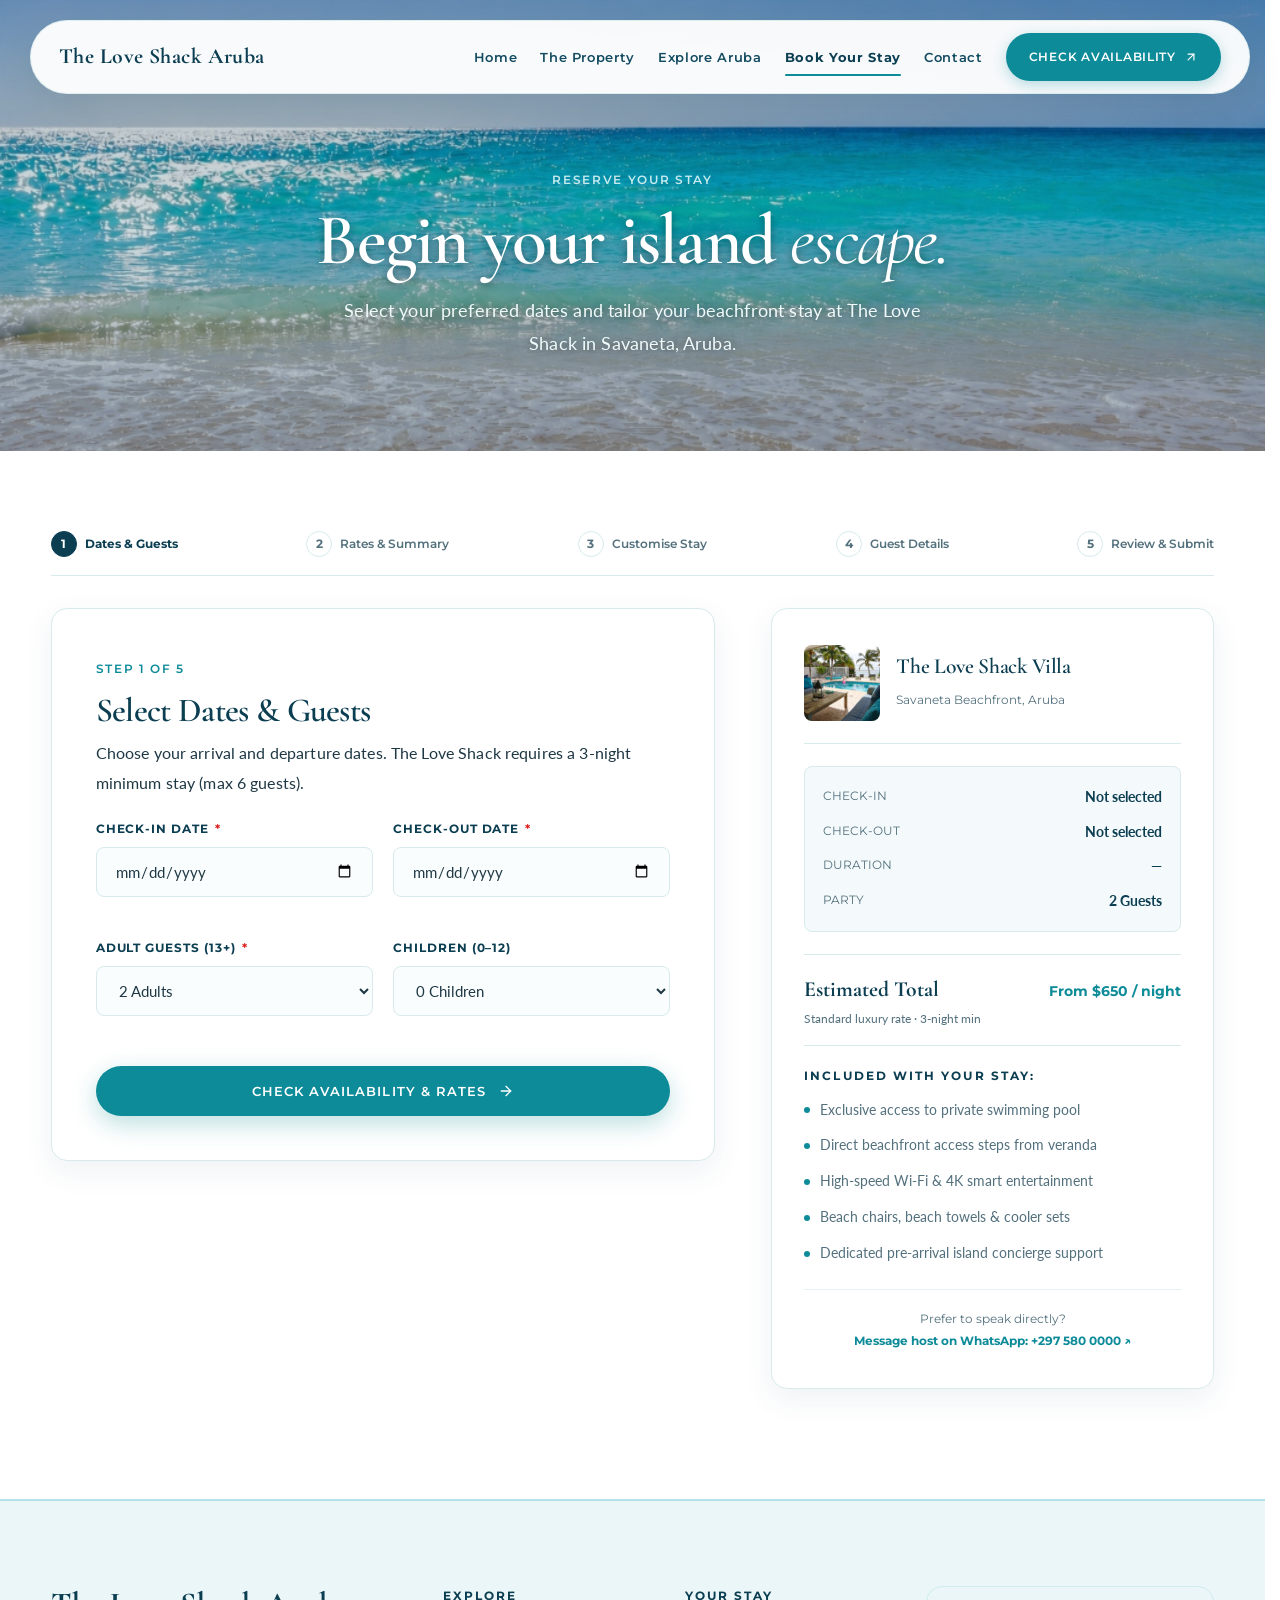
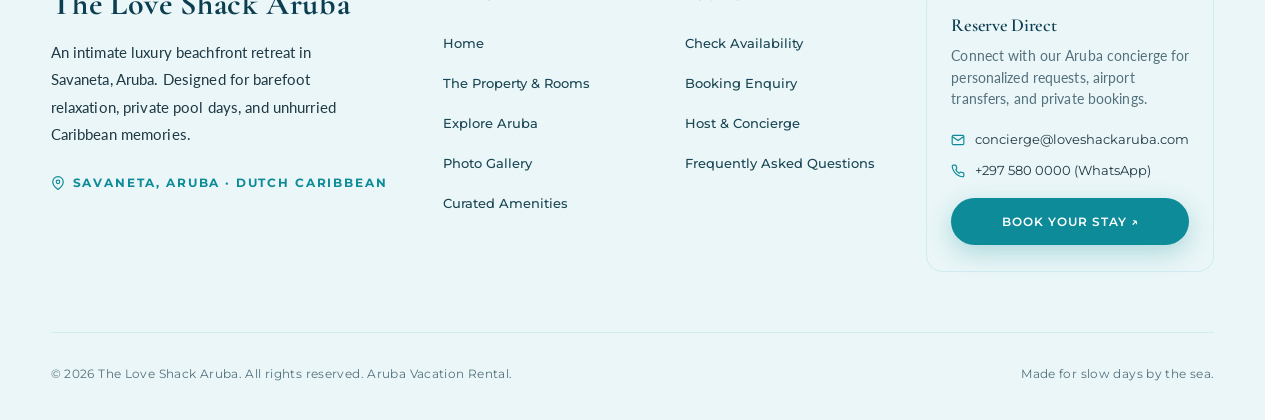
==== commit d2a387b6: "Update bright ocean background and replace Love Shack branding font with Bodoni Moda serif" ====
--- a/booking.html
+++ b/booking.html
@@ -11,7 +11,7 @@
   <link rel="preconnect" href="https://fonts.gstatic.com" crossorigin>
   <link href="https://fonts.googleapis.com/css2?family=Bodoni+Moda:ital,opsz,wght@0,6..96,400..900;1,6..96,400..900&family=Cormorant+Garamond:ital,wght@0,400;0,500;0,600;0,700;1,400;1,600&family=Lato:ital,wght@0,300;0,400;0,700;1,300;1,400&family=Montserrat:wght@400;500;600;700&family=Pacifico&display=swap" rel="stylesheet">
   
-  <link rel="stylesheet" href="assets/css/style.css?v=3.2">
+  <link rel="stylesheet" href="assets/css/style.css?v=5.0">
 </head>
 <body>
 
@@ -194,188 +194,804 @@
               <button type="button" class="btn btn-outline" id="btnBackToStep1" style="flex: 1;">
                 &larr; Back
               </button>
-              <button type="button" class="btn btn-teal" id="btnGoToStep3" style="flex: 1.5;">
+              <button type="button" class="btn btn-teal" id="btnGoToStep3" style="flex: 2;">
                 Next &rarr;
               </button>
-              <button type="button" class="btn btn-outline" id="btnSkipExtrasFromStep2" style="flex: 1.2;">
-                Skip Extras &rarr;
-              </button>
             </div>
           </div>
 
           <!-- STEP 3: Customise Your Stay (Enquiry-Only Add-ons) -->
+                    <!-- STEP 3: Customise Your Stay (Enquiry-Only Add-ons) -->
           <div class="booking-step-pane" id="paneStep3">
-            <span class="eyebrow">STEP 3 OF 5 · BESPOKE ISLAND CONCIERGE</span>
+            <span class="eyebrow">BESPOKE ISLAND CONCIERGE</span>
             <h2>Customise Your Stay</h2>
-            <p>Select optional on-island services and experiences to personalize your Aruban retreat.</p>
-
-            <!-- Mandatory Client Notice Banner -->
+            <div class="concierge-lead-quote">
+              “We look forward to hosting you and making all of your Aruba vacation dreams come true!”
+            </div>
+            <p>We strive to offer our guests the best experience and have created a list of custom services.</p>
+
             <div class="concierge-enquiry-banner">
               <svg viewBox="0 0 24 24" width="22" height="22" fill="none" stroke="currentColor" stroke-width="2" stroke-linecap="round" stroke-linejoin="round" aria-hidden="true">
                 <circle cx="12" cy="12" r="10"></circle>
                 <line x1="12" y1="16" x2="12" y2="12"></line>
                 <line x1="12" y1="8" x2="12.01" y2="8"></line>
               </svg>
-              <p>These services are optional and are not confirmed or charged at this stage. Our concierge team will contact you to discuss availability, details and pricing.</p>
-            </div>
-
-            <!-- Primary 4 Client-Requested Add-ons (Prominently Featured with Photographs) -->
+              <p>Select the services and experiences you may be interested in during your stay. Our concierge team will contact you to discuss availability, arrangements and final pricing.</p>
+            </div>
+
+            <!-- GROUP 1: Arrival & Transportation -->
             <div class="services-category-block">
               <div class="services-category-title">
-                <svg viewBox="0 0 24 24" width="16" height="16" fill="none" stroke="currentColor" stroke-width="2"><path d="M12 2l3.09 6.26L22 9.27l-5 4.87 1.18 6.88L12 17.77l-6.18 3.25L7 14.14 2 9.27l6.91-1.01L12 2z"></path></svg>
-                Featured Optional Add-ons
-              </div>
-
-              <!-- 1. Additional Housekeeping -->
-              <label class="service-addon-featured service-addon-card" data-service-id="housekeeping" data-service-name="Additional Housekeeping" data-service-price="0" data-service-display="Optional Enquiry">
-                <input type="checkbox" class="service-checkbox" value="housekeeping">
-                <div class="service-addon-thumb">
-                  <img src="assets/images/rooms/sea-esta-1.jpg" alt="Villa bedroom suite for housekeeping" loading="lazy">
-                </div>
-                <div class="service-addon-details">
-                  <div class="service-addon-header">
-                    <h4>Additional Housekeeping</h4>
-                    <span class="service-enquiry-badge">Enquiry Only</span>
-                  </div>
-                  <p>Daily or mid-stay villa refresh, luxury linen changes, bathroom detailing, and fresh beach towel refresh during your stay.</p>
-                  <span class="service-addon-note">
-                    <svg viewBox="0 0 24 24" width="13" height="13" fill="none" stroke="currentColor" stroke-width="2"><circle cx="12" cy="12" r="10"></circle><polyline points="12 6 12 12 16 14"></polyline></svg>
-                    Custom frequency &amp; scheduling coordinated by concierge
-                  </span>
-                </div>
-              </label>
-
-              <!-- 2. Car Rental -->
-              <label class="service-addon-featured service-addon-card" data-service-id="car-rental" data-service-name="Car Rental" data-service-price="0" data-service-display="Optional Enquiry">
-                <input type="checkbox" class="service-checkbox" value="car-rental">
-                <div class="service-addon-thumb">
-                  <img src="assets/images/explore/divi-tree-beach.jpg" alt="Island exploration along Aruba coastline" loading="lazy">
-                </div>
-                <div class="service-addon-details">
-                  <div class="service-addon-header">
-                    <h4>Car Rental</h4>
-                    <span class="service-enquiry-badge">Enquiry Only</span>
-                  </div>
-                  <p>Seamless door-to-door vehicle delivery directly to The Love Shack. Choose from economical compact cars, rugged 4x4 SUVs, or multi-passenger vans.</p>
-                  <span class="service-addon-note">
-                    <svg viewBox="0 0 24 24" width="13" height="13" fill="none" stroke="currentColor" stroke-width="2"><circle cx="12" cy="12" r="10"></circle><polyline points="12 6 12 12 16 14"></polyline></svg>
-                    Direct villa drop-off &amp; flexible pickup
-                  </span>
-                </div>
-              </label>
-
-              <!-- 3. Private Massage -->
-              <label class="service-addon-featured service-addon-card" data-service-id="private-massage" data-service-name="Private Massage" data-service-price="0" data-service-display="Optional Enquiry">
-                <input type="checkbox" class="service-checkbox" value="private-massage">
-                <div class="service-addon-thumb">
-                  <img src="assets/images/services/private-massage-treatment.jpg" alt="Seaside private massage treatment at The Love Shack" loading="lazy">
-                </div>
-                <div class="service-addon-details">
-                  <div class="service-addon-header">
-                    <h4>Private Massage</h4>
-                    <span class="service-enquiry-badge">Enquiry Only</span>
-                  </div>
-                  <p>Restorative side-by-side couples massage, deep tissue, or Swedish therapy administered on your private ocean deck, shaded cabana, or calm lagoon shallows.</p>
-                  <span class="service-addon-note">
-                    <svg viewBox="0 0 24 24" width="13" height="13" fill="none" stroke="currentColor" stroke-width="2"><circle cx="12" cy="12" r="10"></circle><polyline points="12 6 12 12 16 14"></polyline></svg>
-                    Certified Aruban spa therapists at your villa
-                  </span>
-                </div>
-              </label>
-
-              <!-- 4. Private Chef -->
-              <label class="service-addon-featured service-addon-card" data-service-id="private-chef" data-service-name="Private Chef" data-service-price="0" data-service-display="Optional Enquiry">
-                <input type="checkbox" class="service-checkbox" value="private-chef">
-                <div class="service-addon-thumb">
-                  <img src="assets/images/architectural-design.jpg" alt="Gourmet dining experience at The Love Shack" loading="lazy">
-                </div>
-                <div class="service-addon-details">
-                  <div class="service-addon-header">
-                    <h4>Private Chef</h4>
-                    <span class="service-enquiry-badge">Enquiry Only</span>
-                  </div>
-                  <p>Exquisite three-course seaside dinner prepared fresh on your pool veranda by an acclaimed private Aruban chef. Fresh catch seafood, prime meats, or vegetarian tasting menus.</p>
-                  <span class="service-addon-note">
-                    <svg viewBox="0 0 24 24" width="13" height="13" fill="none" stroke="currentColor" stroke-width="2"><circle cx="12" cy="12" r="10"></circle><polyline points="12 6 12 12 16 14"></polyline></svg>
-                    Fully personalized menus and grocery provisioning
-                  </span>
-                </div>
-              </label>
-            </div>
-
-            <!-- Additional Island Experiences & Concierge (Also Strictly Enquiry Only) -->
-            <div class="services-category-block" style="margin-top: 24px;">
+                <svg viewBox="0 0 24 24" width="18" height="18" fill="none" stroke="currentColor" stroke-width="2"><rect x="1" y="3" width="15" height="13"></rect><polygon points="16 8 20 8 23 11 23 16 16 16 16 8"></polygon><circle cx="5.5" cy="18.5" r="2.5"></circle><circle cx="18.5" cy="18.5" r="2.5"></circle></svg>
+                1. Arrival &amp; Transportation
+              </div>
+
+              <!-- Airport Pickup -->
+              <div class="service-addon-featured service-addon-card" data-service-id="airport-pickup" data-service-name="Airport Pickup" data-service-price="0" data-service-display="$40 USD per pickup">
+                <div class="service-addon-main">
+                  <input type="checkbox" class="service-checkbox" id="chk_airport_pickup" value="airport-pickup">
+                  <div class="service-addon-thumb airport-pickup-thumb">
+                    <img src="assets/images/services/airport-pickup.jpg" alt="Airport greeting and transfer" loading="lazy">
+                  </div>
+                  <div class="service-addon-details">
+                    <div class="service-addon-header">
+                      <h4>Airport Pickup</h4>
+                      <span class="service-price-badge">$40 USD per pickup</span>
+                    </div>
+                    <p>Enjoy convenient airport pickup from Queen Beatrix International Airport directly to The Love Shack.</p>
+                    <div class="service-addon-note">
+                      <svg viewBox="0 0 24 24" width="13" height="13" fill="none" stroke="currentColor" stroke-width="2"><circle cx="12" cy="12" r="10"></circle><polyline points="12 6 12 12 16 14"></polyline></svg>
+                      $40 per pickup time · Multiple arrivals require separate pickups · Paid in cash to Alexandra upon arrival
+                    </div>
+                  </div>
+                </div>
+                <div class="service-options-panel">
+                  <div class="opt-row">
+                    <div class="opt-group">
+                      <label for="airportPickupGroups">Number of Pickup Times / Groups</label>
+                      <select id="airportPickupGroups" name="airportPickupGroups">
+                        <option value="1 pickup group ($40)">1 Pickup (All guests arriving together)</option>
+                        <option value="2 pickup groups ($80)">2 Separate Arrival Pickups ($40 each)</option>
+                        <option value="3+ pickup groups">3+ Separate Arrival Pickups</option>
+                      </select>
+                    </div>
+                  </div>
+                  <div class="opt-row">
+                    <div class="opt-group">
+                      <label for="airportPickupNotes">Arrival Notes &amp; Flight Timing</label>
+                      <input type="text" id="airportPickupNotes" name="airportPickupNotes" placeholder="e.g. Group 1 arriving 1:45 PM, Group 2 arriving 5:20 PM...">
+                    </div>
+                  </div>
+                </div>
+              </div>
+
+              <!-- Private Driver to Dinner -->
+              <div class="service-addon-featured service-addon-card" data-service-id="private-driver" data-service-name="Private Driver to Dinner" data-service-price="0" data-service-display="$30–$70 each-way">
+                <div class="service-addon-main">
+                  <input type="checkbox" class="service-checkbox" id="chk_private_driver" value="private-driver">
+                  <div class="service-addon-thumb">
+                    <img src="assets/images/explore/savaneta-sunset-boat.jpg" alt="Private island driver for dining" loading="lazy">
+                  </div>
+                  <div class="service-addon-details">
+                    <div class="service-addon-header">
+                      <h4>Private Driver to Dinner</h4>
+                      <span class="service-price-badge">$30–$70 each-way</span>
+                    </div>
+                    <p>Private chauffeured transportation for dining, beach outings, and nightlife across Aruba. All destination prices are specified as each-way rates.</p>
+                    <table class="service-rates-table">
+                      <thead>
+                        <tr>
+                          <th>Destination Area</th>
+                          <th>Each-Way Price</th>
+                        </tr>
+                      </thead>
+                      <tbody>
+                        <tr><td>San Nicolas</td><td><strong>$30</strong></td></tr>
+                        <tr><td>Eagle Beach area</td><td><strong>$40</strong></td></tr>
+                        <tr><td>Palm Beach &amp; Lighthouse</td><td><strong>$50</strong></td></tr>
+                        <tr><td>After midnight transportation</td><td><strong>$70</strong></td></tr>
+                      </tbody>
+                    </table>
+                  </div>
+                </div>
+                <div class="service-options-panel">
+                  <div class="opt-row">
+                    <div class="opt-group">
+                      <label for="privateDriverDestination">Preferred Primary Destination</label>
+                      <select id="privateDriverDestination" name="privateDriverDestination">
+                        <option value="San Nicolas ($30 each-way)">San Nicolas ($30 each-way)</option>
+                        <option value="Eagle Beach area ($40 each-way)">Eagle Beach area ($40 each-way)</option>
+                        <option value="Palm Beach & Lighthouse ($50 each-way)">Palm Beach &amp; Lighthouse ($50 each-way)</option>
+                        <option value="After midnight ($70 each-way)">After midnight destination ($70 each-way)</option>
+                        <option value="Multiple / Custom Dining Outings">Multiple / Custom Dining Outings (Coordinate with concierge)</option>
+                      </select>
+                    </div>
+                  </div>
+                  <div class="opt-row">
+                    <div class="opt-group">
+                      <label for="privateDriverNotes">Transportation Requests &amp; Dining Plans</label>
+                      <textarea id="privateDriverNotes" name="privateDriverNotes" rows="2" placeholder="Tell us if you have reservations (e.g., Flying Fishbone, Zeerovers, Papiamento), desired dates or times..."></textarea>
+                    </div>
+                  </div>
+                </div>
+              </div>
+
+              <!-- Car & Van Rentals -->
+              <div class="service-addon-featured service-addon-card" data-service-id="car-van-rental" data-service-name="Car & Van Rentals" data-service-price="0" data-service-display="Price upon request">
+                <div class="service-addon-main">
+                  <input type="checkbox" class="service-checkbox" id="chk_car_rental" value="car-van-rental">
+                  <div class="service-addon-thumb">
+                    <img src="assets/images/explore/divi-tree-beach.jpg" alt="Car rental delivered to villa" loading="lazy">
+                  </div>
+                  <div class="service-addon-details">
+                    <div class="service-addon-header">
+                      <h4>Car &amp; Van Rentals</h4>
+                      <span class="service-enquiry-badge">Enquiry Only · Price upon request</span>
+                    </div>
+                    <p>Arrange a convenient car or van rental, delivered directly to The Love Shack so your vehicle is ready when you arrive. Avoid waiting in lines at rental shops.</p>
+                    <div class="service-addon-note">
+                      <svg viewBox="0 0 24 24" width="13" height="13" fill="none" stroke="currentColor" stroke-width="2"><circle cx="12" cy="12" r="10"></circle><polyline points="12 6 12 12 16 14"></polyline></svg>
+                      Door-to-door villa delivery &amp; return · Rate upon request based on vehicle &amp; dates
+                    </div>
+                  </div>
+                </div>
+                <div class="service-options-panel">
+                  <div class="opt-row">
+                    <div class="opt-group">
+                      <label>Vehicle Type Preference</label>
+                      <div class="opt-checkboxes">
+                        <label class="opt-checkbox-item"><input type="checkbox" id="chkPrefCar" checked> Car Rental</label>
+                        <label class="opt-checkbox-item"><input type="checkbox" id="chkPrefVan"> Van Rental</label>
+                      </div>
+                    </div>
+                    <div class="opt-group">
+                      <label for="rentalVehiclePref">Preferred Model Category</label>
+                      <select id="rentalVehiclePref" name="rentalVehiclePref">
+                        <option value="Economical Compact Car">Economical Compact Car</option>
+                        <option value="Mid-size Sedan">Mid-size Sedan</option>
+                        <option value="Rugged 4x4 SUV">Rugged 4x4 SUV</option>
+                        <option value="7-Passenger Van">7-Passenger Van</option>
+                      </select>
+                    </div>
+                  </div>
+                  <div class="opt-row">
+                    <div class="opt-group">
+                      <label for="rentalRequirements">Additional Requirements / Rental Duration</label>
+                      <textarea id="rentalRequirements" name="rentalRequirements" rows="2" placeholder="e.g. Full stay duration, child safety seats, delivery timing..."></textarea>
+                    </div>
+                  </div>
+                </div>
+              </div>
+            </div>
+
+            <!-- GROUP 2: Grocery & Housekeeping -->
+            <div class="services-category-block">
               <div class="services-category-title">
-                <svg viewBox="0 0 24 24" width="16" height="16" fill="none" stroke="currentColor" stroke-width="2"><circle cx="12" cy="12" r="10"></circle><polygon points="16.24 7.76 14.12 14.12 7.76 16.24 9.88 9.88 16.24 7.76"></polygon></svg>
-                Additional Island Concierge Enquiries
-              </div>
-              <div class="service-cards-list">
-                <label class="service-addon-card" data-service-id="grocery-stocking" data-service-name="Pre-Arrival Grocery Stocking" data-service-price="0" data-service-display="Optional Enquiry">
-                  <input type="checkbox" class="service-checkbox" value="grocery-stocking" style="width: auto;">
-                  <div class="service-addon-info">
-                    <h4>Pre-Arrival Grocery Stocking</h4>
-                    <p>Have your refrigerator and pantry stocked with your favorite wines, tropical fruits, snacks, and breakfast essentials upon arrival.</p>
-                  </div>
-                  <div class="service-addon-pricing">
-                    <span class="service-enquiry-badge">Enquiry</span>
-                  </div>
-                </label>
-
-                <label class="service-addon-card" data-service-id="airport-transfer" data-service-name="VIP Airport Transfer" data-service-price="0" data-service-display="Optional Enquiry">
-                  <input type="checkbox" class="service-checkbox" value="airport-transfer" style="width: auto;">
-                  <div class="service-addon-info">
-                    <h4>VIP Airport Transfer</h4>
-                    <p>Personal greeting at Queen Beatrix Airport (AUA) and direct, comfortable private van transfer directly to the villa.</p>
-                  </div>
-                  <div class="service-addon-pricing">
-                    <span class="service-enquiry-badge">Enquiry</span>
-                  </div>
-                </label>
-
-                <label class="service-addon-card" data-service-id="sailing-charter" data-service-name="Private Sunset Sailing Cruise" data-service-price="0" data-service-display="Optional Enquiry">
-                  <input type="checkbox" class="service-checkbox" value="sailing-charter" style="width: auto;">
-                  <div class="service-addon-info">
-                    <h4>Private Sunset Sailing Cruise</h4>
+                <svg viewBox="0 0 24 24" width="18" height="18" fill="none" stroke="currentColor" stroke-width="2"><path d="M6 2L3 6v14a2 2 0 0 0 2 2h14a2 2 0 0 0 2-2V6l-3-4z"></path><line x1="3" y1="6" x2="21" y2="6"></line><path d="M16 10a4 4 0 0 1-8 0"></path></svg>
+                2. Grocery &amp; Housekeeping
+              </div>
+
+              <!-- Grocery Service -->
+              <div class="service-addon-featured service-addon-card" data-service-id="grocery-service" data-service-name="Grocery Service" data-service-price="0" data-service-display="$50 per trip + groceries">
+                <div class="service-addon-main">
+                  <input type="checkbox" class="service-checkbox" id="chk_grocery" value="grocery-service">
+                  <div class="service-addon-thumb">
+                    <img src="assets/images/explore/champagne-ice-bucket.jpg" alt="Villa grocery provisioning" loading="lazy">
+                  </div>
+                  <div class="service-addon-details">
+                    <div class="service-addon-header">
+                      <h4>Grocery Service</h4>
+                      <span class="service-price-badge">$50 per trip</span>
+                    </div>
+                    <p>Have your favorite groceries ready when you arrive. Provide your shopping list, including groceries, beverages and alcohol. Our on-site co-host and house concierge, Alexandra, will shop for you and stock the house before your arrival.</p>
+                    <div class="service-addon-note">
+                      <svg viewBox="0 0 24 24" width="13" height="13" fill="none" stroke="currentColor" stroke-width="2"><circle cx="12" cy="12" r="10"></circle><polyline points="12 6 12 12 16 14"></polyline></svg>
+                      <strong>Important:</strong> $50 is the shopping service fee per trip. Grocery purchases are an additional expense. Alexandra fronts the grocery expense, and you reimburse the expense in cash upon arrival with the store receipt. Additional shopping trips during your stay can also be arranged.
+                    </div>
+                  </div>
+                </div>
+                <div class="service-options-panel">
+                  <div class="opt-row">
+                    <div class="opt-group">
+                      <label for="groceryList">Your Grocery Shopping List (Groceries, Beverages &amp; Alcohol)</label>
+                      <textarea id="groceryList" name="groceryList" rows="3" placeholder="Enter desired items: e.g. Balashi beer, chilled white wine, bottled water, tropical fruits, eggs, milk, snacks, coffee beans..."></textarea>
+                    </div>
+                  </div>
+                  <div class="opt-row">
+                    <div class="opt-group">
+                      <label for="groceryNotes">Special Instructions or Brand Preferences</label>
+                      <input type="text" id="groceryNotes" name="groceryNotes" placeholder="e.g. Oat milk preference, organic produce, preferred beer/wine labels...">
+                    </div>
+                  </div>
+                </div>
+              </div>
+
+              <!-- Daily Housekeeping -->
+              <div class="service-addon-featured service-addon-card" data-service-id="housekeeping" data-service-name="Daily Housekeeping" data-service-price="0" data-service-display="$20 per hour">
+                <div class="service-addon-main">
+                  <input type="checkbox" class="service-checkbox" id="chk_housekeeping" value="housekeeping">
+                  <div class="service-addon-thumb">
+                    <img src="assets/images/rooms/sea-esta-1.jpg" alt="Housekeeping and villa refresh" loading="lazy">
+                  </div>
+                  <div class="service-addon-details">
+                    <div class="service-addon-header">
+                      <h4>Daily Housekeeping</h4>
+                      <span class="service-price-badge">$20 per hour</span>
+                    </div>
+                    <p>Enjoy additional housekeeping services during your stay, including daily cleaning and villa refreshes. Housekeeping is an optional additional service.</p>
+                    <div class="service-addon-note">
+                      <svg viewBox="0 0 24 24" width="13" height="13" fill="none" stroke="currentColor" stroke-width="2"><circle cx="12" cy="12" r="10"></circle><polyline points="12 6 12 12 16 14"></polyline></svg>
+                      Flexible scheduling · Daily bed dressing, bathroom sanitizing, and towel refreshes
+                    </div>
+                  </div>
+                </div>
+                <div class="service-options-panel">
+                  <div class="opt-row">
+                    <div class="opt-group">
+                      <label for="housekeepingHours">Requested Hours Per Day</label>
+                      <select id="housekeepingHours" name="housekeepingHours">
+                        <option value="1 hour / day ($20/day)">1 Hour / Day ($20 / day)</option>
+                        <option value="2 hours / day ($40/day)" selected>2 Hours / Day ($40 / day)</option>
+                        <option value="3 hours / day ($60/day)">3 Hours / Day ($60 / day)</option>
+                        <option value="4 hours / day ($80/day)">4 Hours / Day ($80 / day)</option>
+                      </select>
+                    </div>
+                    <div class="opt-group">
+                      <label for="housekeepingFrequency">Preferred Frequency</label>
+                      <select id="housekeepingFrequency" name="housekeepingFrequency">
+                        <option value="Daily throughout stay" selected>Daily Throughout Stay</option>
+                        <option value="Every other day">Every Other Day</option>
+                        <option value="Mid-stay deep refresh">Mid-Stay Deep Refresh</option>
+                      </select>
+                    </div>
+                  </div>
+                  <div class="opt-row">
+                    <div class="opt-group">
+                      <label for="housekeepingNotes">Optional Housekeeping Instructions</label>
+                      <input type="text" id="housekeepingNotes" name="housekeepingNotes" placeholder="e.g. Midday while at beach, extra pool towel laundry, special attention to master suite...">
+                    </div>
+                  </div>
+                </div>
+              </div>
+            </div>
+
+            <!-- GROUP 3: Wellness & Experiences -->
+            <div class="services-category-block">
+              <div class="services-category-title">
+                <svg viewBox="0 0 24 24" width="18" height="18" fill="none" stroke="currentColor" stroke-width="2"><path d="M12 21.35l-1.45-1.32C5.4 15.36 2 12.28 2 8.5 2 5.42 4.42 3 7.5 3c1.74 0 3.41.81 4.5 2.09C13.09 3.81 14.76 3 16.5 3 19.58 3 22 5.42 22 8.5c0 3.78-3.4 6.86-8.55 11.54L12 21.35z"></path></svg>
+                3. Wellness &amp; Experiences
+              </div>
+
+              <!-- Poolside Massage Under The Palapa -->
+              <div class="service-addon-featured service-addon-card" data-service-id="poolside-massage" data-service-name="Poolside Massage Under the Palapa" data-service-price="0" data-service-display="$140 per person – 1 hour">
+                <div class="service-addon-main">
+                  <input type="checkbox" class="service-checkbox" id="chk_poolside_massage" value="poolside-massage">
+                  <div class="service-addon-thumb">
+                    <img src="assets/images/services/private-massage-treatment.jpg" alt="Poolside massage under palapa" loading="lazy">
+                  </div>
+                  <div class="service-addon-details">
+                    <div class="service-addon-header">
+                      <h4>Poolside Massage Under the Palapa</h4>
+                      <span class="service-price-badge">$140 per person – 1 hour</span>
+                    </div>
+                    <p>Enjoy a restorative one-hour massage under the beautiful poolside palapa. Available for individual guests or couples, with one person receiving treatment at a time.</p>
+                    <div class="service-addon-note">
+                      <svg viewBox="0 0 24 24" width="13" height="13" fill="none" stroke="currentColor" stroke-width="2"><circle cx="12" cy="12" r="10"></circle><polyline points="12 6 12 12 16 14"></polyline></svg>
+                      Certified massage therapists · Rates may change based on specific treatment selected
+                    </div>
+                  </div>
+                </div>
+                <div class="service-options-panel">
+                  <div class="opt-row">
+                    <div class="opt-group">
+                      <label for="massageFormat">Format Preference</label>
+                      <select id="massageFormat" name="massageFormat">
+                        <option value="Individual (1 person, 1 hour)">Individual Guest (1 hour session)</option>
+                        <option value="Couples (Back-to-back sequential)">Couples (Back-to-back sequential treatment)</option>
+                        <option value="Multiple guests">Multiple Guests</option>
+                      </select>
+                    </div>
+                    <div class="opt-group">
+                      <label for="massageParticipants">Number of Participants</label>
+                      <select id="massageParticipants" name="massageParticipants">
+                        <option value="1">1 Person ($140)</option>
+                        <option value="2" selected>2 Persons ($280)</option>
+                        <option value="3">3 Persons</option>
+                        <option value="4+">4+ Persons</option>
+                      </select>
+                    </div>
+                  </div>
+                  <div class="opt-row">
+                    <div class="opt-group">
+                      <label for="massageDate">Preferred Date or Time</label>
+                      <input type="text" id="massageDate" name="massageDate" placeholder="e.g. Day 2 afternoon, 4:00 PM...">
+                    </div>
+                    <div class="opt-group">
+                      <label for="massageNotes">Treatment Focus / Requests</label>
+                      <input type="text" id="massageNotes" name="massageNotes" placeholder="e.g. Deep tissue, Swedish relaxation, aromatherapy...">
+                    </div>
+                  </div>
+                </div>
+              </div>
+
+              <!-- Serene Floating Massage (Distinct Card) -->
+              <div class="service-addon-featured service-addon-card" data-service-id="floating-massage" data-service-name="Serene Floating Massage" data-service-price="0" data-service-display="Enquiry Only – Price to be confirmed">
+                <div class="service-addon-main">
+                  <input type="checkbox" class="service-checkbox" id="chk_floating_massage" value="floating-massage">
+                  <div class="service-addon-thumb">
+                    <img src="assets/images/services/floating-massage-lagoon.jpg" alt="Overwater floating massage experience" loading="lazy">
+                  </div>
+                  <div class="service-addon-details">
+                    <div class="service-addon-header">
+                      <h4>Serene Floating Massage</h4>
+                      <span class="service-enquiry-badge">Enquiry Only · Price to be confirmed</span>
+                    </div>
+                    <p>Experience a gorgeous floating massage setting right outside The Love Shack. Enjoy a peaceful sunset massage surrounded by Aruba's beautiful turquoise waters.</p>
+                    <div class="service-addon-note">
+                      <svg viewBox="0 0 24 24" width="13" height="13" fill="none" stroke="currentColor" stroke-width="2"><circle cx="12" cy="12" r="10"></circle><polyline points="12 6 12 12 16 14"></polyline></svg>
+                      Alexandra can arrange your booking. Ask for Angie!
+                    </div>
+                  </div>
+                </div>
+                <div class="service-options-panel">
+                  <div class="opt-row">
+                    <div class="opt-group">
+                      <label for="floatingMassageParticipants">Number of Participants</label>
+                      <select id="floatingMassageParticipants" name="floatingMassageParticipants">
+                        <option value="1">1 Person</option>
+                        <option value="2" selected>2 Persons</option>
+                        <option value="3+">3+ Persons</option>
+                      </select>
+                    </div>
+                    <div class="opt-group">
+                      <label for="floatingMassageDate">Preferred Date &amp; Time</label>
+                      <input type="text" id="floatingMassageDate" name="floatingMassageDate" placeholder="e.g. Sunset session around 5:30 PM...">
+                    </div>
+                  </div>
+                  <div class="opt-row">
+                    <div class="opt-group">
+                      <label for="floatingMassageNotes">Special Notes for Alexandra &amp; Angie</label>
+                      <textarea id="floatingMassageNotes" name="floatingMassageNotes" rows="2" placeholder="Tell us if this is for an anniversary, birthday, or specific massage style..."></textarea>
+                    </div>
+                  </div>
+                </div>
+              </div>
+
+              <!-- Yoga on the Beach -->
+              <div class="service-addon-featured service-addon-card" data-service-id="yoga-beach" data-service-name="Yoga on the Beach" data-service-price="0" data-service-display="$35 per person">
+                <div class="service-addon-main">
+                  <input type="checkbox" class="service-checkbox" id="chk_yoga" value="yoga-beach">
+                  <div class="service-addon-thumb">
+                    <img src="assets/images/explore/baby-beach.jpg" alt="Yoga on Aruba beach" loading="lazy">
+                  </div>
+                  <div class="service-addon-details">
+                    <div class="service-addon-header">
+                      <h4>Yoga on the Beach</h4>
+                      <span class="service-price-badge">$35 per person</span>
+                    </div>
+                    <p>Enjoy a relaxing one-hour yoga session on the beautiful beaches of Aruba.</p>
+                    <div class="service-addon-note">
+                      <svg viewBox="0 0 24 24" width="13" height="13" fill="none" stroke="currentColor" stroke-width="2"><circle cx="12" cy="12" r="10"></circle><polyline points="12 6 12 12 16 14"></polyline></svg>
+                      1-hour beach yoga session · Suitable for all experience levels
+                    </div>
+                  </div>
+                </div>
+                <div class="service-options-panel">
+                  <div class="opt-row">
+                    <div class="opt-group">
+                      <label for="yogaParticipants">Number of Participants</label>
+                      <select id="yogaParticipants" name="yogaParticipants">
+                        <option value="1">1 Person ($35)</option>
+                        <option value="2" selected>2 Persons ($70)</option>
+                        <option value="3">3 Persons ($105)</option>
+                        <option value="4">4 Persons ($140)</option>
+                        <option value="5">5 Persons ($175)</option>
+                        <option value="6">6 Persons ($210)</option>
+                      </select>
+                    </div>
+                    <div class="opt-group">
+                      <label for="yogaDate">Preferred Session Date</label>
+                      <input type="date" id="yogaDate" name="yogaDate">
+                    </div>
+                    <div class="opt-group">
+                      <label for="yogaTime">Preferred Time of Day</label>
+                      <select id="yogaTime" name="yogaTime">
+                        <option value="Sunrise (7:00 AM)">Sunrise (7:00 AM)</option>
+                        <option value="Morning (8:30 AM)">Morning (8:30 AM)</option>
+                        <option value="Sunset (5:30 PM)">Sunset (5:30 PM)</option>
+                      </select>
+                    </div>
+                  </div>
+                  <div class="opt-row">
+                    <div class="opt-group">
+                      <label for="yogaNotes">Optional Requests</label>
+                      <input type="text" id="yogaNotes" name="yogaNotes" placeholder="e.g. Gentle flow, beach location preference, restorative stretch...">
+                    </div>
+                  </div>
+                </div>
+              </div>
+
+              <!-- Private Professional Photographer -->
+              <div class="service-addon-featured service-addon-card" data-service-id="photographer" data-service-name="Private Professional Photographer" data-service-price="0" data-service-display="Enquiry Only – Price upon request">
+                <div class="service-addon-main">
+                  <input type="checkbox" class="service-checkbox" id="chk_photographer" value="photographer">
+                  <div class="service-addon-thumb">
+                    <img src="assets/images/property-showcase-1.jpg" alt="Professional photography at villa" loading="lazy">
+                  </div>
+                  <div class="service-addon-details">
+                    <div class="service-addon-header">
+                      <h4>Private Professional Photographer</h4>
+                      <span class="service-enquiry-badge">Enquiry Only · Price upon request</span>
+                    </div>
+                    <p>Make your Aruba vacation memories last with a private professional photographer.</p>
+                    <div class="service-addon-note">
+                      <svg viewBox="0 0 24 24" width="13" height="13" fill="none" stroke="currentColor" stroke-width="2"><circle cx="12" cy="12" r="10"></circle><polyline points="12 6 12 12 16 14"></polyline></svg>
+                      Enquiry Only · Full digital gallery delivered post-stay
+                    </div>
+                  </div>
+                </div>
+                <div class="service-options-panel">
+                  <div class="opt-row">
+                    <div class="opt-group">
+                      <label for="photographerDate">Preferred Photography Date</label>
+                      <input type="date" id="photographerDate" name="photographerDate">
+                    </div>
+                    <div class="opt-group">
+                      <label for="photographerOccasion">Type of Occasion or Request</label>
+                      <select id="photographerOccasion" name="photographerOccasion">
+                        <option value="Couples / Sunset Beach Portrait">Couples / Sunset Beach Portrait</option>
+                        <option value="Surprise Proposal / Engagement">Surprise Proposal / Engagement</option>
+                        <option value="Anniversary / Milestone Celebration">Anniversary / Milestone Celebration</option>
+                        <option value="Family Vacation Session">Family Vacation Session</option>
+                        <option value="Lifestyle Villa & Pool Shoot">Lifestyle Villa &amp; Pool Shoot</option>
+                      </select>
+                    </div>
+                  </div>
+                  <div class="opt-row">
+                    <div class="opt-group">
+                      <label for="photographerNotes">Optional Details &amp; Requests</label>
+                      <textarea id="photographerNotes" name="photographerNotes" rows="2" placeholder="e.g. 1-hour sunset shoot at The Love Shack beach, preferred photography style..."></textarea>
+                    </div>
+                  </div>
+                </div>
+              </div>
+            </div>
+
+            <!-- GROUP 4: Dining & Private Chef -->
+            <div class="services-category-block">
+              <div class="services-category-title">
+                <svg viewBox="0 0 24 24" width="18" height="18" fill="none" stroke="currentColor" stroke-width="2"><path d="M18 8h1a4 4 0 0 1 0 8h-1"></path><path d="M2 8h16v9a4 4 0 0 1-4 4H6a4 4 0 0 1-4-4V8z"></path><line x1="6" y1="1" x2="6" y2="4"></line><line x1="10" y1="1" x2="10" y2="4"></line><line x1="14" y1="1" x2="14" y2="4"></line></svg>
+                4. Dining &amp; Private Chef
+              </div>
+
+              <!-- Private Chef -->
+              <div class="service-addon-featured service-addon-card" data-service-id="private-chef" data-service-name="Private Chef Experience" data-service-price="0" data-service-display="$85–$140 per person">
+                <div class="service-addon-main">
+                  <input type="checkbox" class="service-checkbox" id="chk_private_chef" value="private-chef">
+                  <div class="service-addon-thumb">
+                    <img src="assets/images/architectural-design.jpg" alt="Private chef dining at villa" loading="lazy">
+                  </div>
+                  <div class="service-addon-details">
+                    <div class="service-addon-header">
+                      <h4>Private Chef Experience</h4>
+                      <span class="service-price-badge">$85–$140 per person</span>
+                    </div>
+                    <p>Enjoy an exceptional private dining experience prepared by a talented private chef. The experience includes appetizers, an entree and dessert. Breakfast and brunch are also available.</p>
+                    <div class="service-addon-note">
+                      <svg viewBox="0 0 24 24" width="13" height="13" fill="none" stroke="currentColor" stroke-width="2"><circle cx="12" cy="12" r="10"></circle><polyline points="12 6 12 12 16 14"></polyline></svg>
+                      Chef cleans up after the meal · Advance booking recommended (chef books up quickly) · Final pricing &amp; availability confirmed by concierge
+                    </div>
+                  </div>
+                </div>
+                <div class="service-options-panel">
+                  <div class="opt-row">
+                    <div class="opt-group">
+                      <label>Meal Type(s) Desired</label>
+                      <div class="opt-checkboxes">
+                        <label class="opt-checkbox-item"><input type="checkbox" id="chefMealDinner" checked> Dinner (3-Course)</label>
+                        <label class="opt-checkbox-item"><input type="checkbox" id="chefMealBreakfast"> Breakfast</label>
+                        <label class="opt-checkbox-item"><input type="checkbox" id="chefMealBrunch"> Island Brunch</label>
+                      </div>
+                    </div>
+                    <div class="opt-group">
+                      <label for="chefGuests">Number of Guests</label>
+                      <select id="chefGuests" name="chefGuests">
+                        <option value="2">2 Guests</option>
+                        <option value="3">3 Guests</option>
+                        <option value="4">4 Guests</option>
+                        <option value="5">5 Guests</option>
+                        <option value="6">6 Guests</option>
+                      </select>
+                    </div>
+                  </div>
+                  <div class="opt-row">
+                    <div class="opt-group">
+                      <label>Wine Pairing Request</label>
+                      <label class="opt-checkbox-item" style="margin-top: 4px;">
+                        <input type="checkbox" id="chefWinePairing">
+                        <span>If you would like wine pairing, please let us know in advance. The chef will bring the wine, with payment due upon arrival.</span>
+                      </label>
+                    </div>
+                  </div>
+                  <div class="opt-row">
+                    <div class="opt-group">
+                      <label for="chefDiet">Dietary Preferences &amp; Allergies</label>
+                      <input type="text" id="chefDiet" name="chefDiet" placeholder="e.g. Seafood lovers, gluten-free, vegetarian, nut allergies...">
+                    </div>
+                    <div class="opt-group">
+                      <label for="chefMenu">Special Menu Requests</label>
+                      <input type="text" id="chefMenu" name="chefMenu" placeholder="e.g. Fresh Caribbean catch, prime steak, chocolate dessert...">
+                    </div>
+                  </div>
+                </div>
+              </div>
+            </div>
+
+            <!-- GROUP 5: Adventure & Recreation -->
+            <div class="services-category-block">
+              <div class="services-category-title">
+                <svg viewBox="0 0 24 24" width="18" height="18" fill="none" stroke="currentColor" stroke-width="2"><polygon points="3 11 22 2 13 21 11 13 3 11"></polygon></svg>
+                5. Adventure &amp; Recreation
+              </div>
+
+              <!-- UTV Rentals -->
+              <div class="service-addon-featured service-addon-card" data-service-id="utv-rental" data-service-name="UTV Rentals (Delivered to Villa)" data-service-price="0" data-service-display="$190 / $380 USD – 8 Hours">
+                <div class="service-addon-main">
+                  <input type="checkbox" class="service-checkbox" id="chk_utv" value="utv-rental">
+                  <div class="service-addon-thumb">
+                    <img src="assets/images/explore/arashi-beach.jpg" alt="UTV off-road vehicle rental" loading="lazy">
+                  </div>
+                  <div class="service-addon-details">
+                    <div class="service-addon-header">
+                      <h4>UTV Rentals (Delivered to Villa)</h4>
+                      <span class="service-price-badge">$190 / $380 USD – 8 hours</span>
+                    </div>
+                    <p>Explore Aruba with a UTV delivered directly to the house for your convenience.</p>
+                    <div class="service-addon-note">
+                      <svg viewBox="0 0 24 24" width="13" height="13" fill="none" stroke="currentColor" stroke-width="2"><circle cx="12" cy="12" r="10"></circle><polyline points="12 6 12 12 16 14"></polyline></svg>
+                      Two-seater UTV: $190 USD – 8 hours · Four-seater UTV: $380 USD – 8 hours · Direct villa delivery
+                    </div>
+                  </div>
+                </div>
+                <div class="service-options-panel">
+                  <div class="opt-row">
+                    <div class="opt-group">
+                      <label for="utvModel">UTV Vehicle Model</label>
+                      <select id="utvModel" name="utvModel">
+                        <option value="Two-seater UTV ($190 – 8h)">Two-seater UTV ($190 USD – 8 hours)</option>
+                        <option value="Four-seater UTV ($380 – 8h)">Four-seater UTV ($380 USD – 8 hours)</option>
+                        <option value="Multiple UTVs">Multiple UTVs (Coordinate with Concierge)</option>
+                      </select>
+                    </div>
+                    <div class="opt-group">
+                      <label for="utvDate">Requested Rental Date</label>
+                      <input type="date" id="utvDate" name="utvDate">
+                    </div>
+                  </div>
+                  <div class="opt-row">
+                    <div class="opt-group">
+                      <label for="utvNotes">Optional Rental Notes</label>
+                      <input type="text" id="utvNotes" name="utvNotes" placeholder="e.g. Morning delivery time, recommended Arikok off-road route...">
+                    </div>
+                  </div>
+                </div>
+              </div>
+
+              <!-- Guided Hiking Tours & Excursions -->
+              <div class="service-addon-featured service-addon-card" data-service-id="guided-hike" data-service-name="Guided Hiking Tours & Excursions" data-service-price="0" data-service-display="$50 per person">
+                <div class="service-addon-main">
+                  <input type="checkbox" class="service-checkbox" id="chk_guided_hike" value="guided-hike">
+                  <div class="service-addon-thumb">
+                    <img src="assets/images/explore/divi-tree-sunset.jpg" alt="Guided island hiking excursion" loading="lazy">
+                  </div>
+                  <div class="service-addon-details">
+                    <div class="service-addon-header">
+                      <h4>Guided Hiking Tours &amp; Excursions</h4>
+                      <span class="service-price-badge">$50 per person</span>
+                    </div>
+                    <p>Explore Aruba's hidden local locations and beautiful scenery with guided hiking tours and excursions hosted by Alexandra.</p>
+                    <div class="service-addon-note">
+                      <svg viewBox="0 0 24 24" width="13" height="13" fill="none" stroke="currentColor" stroke-width="2"><circle cx="12" cy="12" r="10"></circle><polyline points="12 6 12 12 16 14"></polyline></svg>
+                      Hosted by Alexandra · Local hidden gems, coastal trails, and Arikok secret locations
+                    </div>
+                  </div>
+                </div>
+                <div class="service-options-panel">
+                  <div class="opt-row">
+                    <div class="opt-group">
+                      <label for="guidedHikeParticipants">Number of Participants</label>
+                      <select id="guidedHikeParticipants" name="guidedHikeParticipants">
+                        <option value="1">1 Person ($50)</option>
+                        <option value="2" selected>2 Persons ($100)</option>
+                        <option value="3">3 Persons ($150)</option>
+                        <option value="4">4 Persons ($200)</option>
+                        <option value="5">5 Persons ($250)</option>
+                        <option value="6">6 Persons ($300)</option>
+                      </select>
+                    </div>
+                    <div class="opt-group">
+                      <label for="guidedHikeDate">Preferred Date</label>
+                      <input type="date" id="guidedHikeDate" name="guidedHikeDate">
+                    </div>
+                  </div>
+                  <div class="opt-row">
+                    <div class="opt-group">
+                      <label for="guidedHikeNotes">Optional Interests or Special Requests</label>
+                      <input type="text" id="guidedHikeNotes" name="guidedHikeNotes" placeholder="e.g. Natural pool trek, coastal caves, sunrise viewpoint, easy or advanced trail...">
+                    </div>
+                  </div>
+                </div>
+              </div>
+
+              <!-- Private Fishing Charter -->
+              <div class="service-addon-featured service-addon-card" data-service-id="fishing-charter" data-service-name="Private Fishing Charter" data-service-price="0" data-service-display="$600 USD (Up to 6 people)">
+                <div class="service-addon-main">
+                  <input type="checkbox" class="service-checkbox" id="chk_fishing" value="fishing-charter">
+                  <div class="service-addon-thumb">
+                    <img src="assets/images/explore/savaneta-sunset-boat.jpg" alt="Private fishing boat charter" loading="lazy">
+                  </div>
+                  <div class="service-addon-details">
+                    <div class="service-addon-header">
+                      <h4>Private Fishing Charter</h4>
+                      <span class="service-price-badge">$600 USD</span>
+                    </div>
+                    <p>Enjoy a private fishing charter for up to six people. Water and soft drinks are included.</p>
+                    <div class="service-addon-note">
+                      <svg viewBox="0 0 24 24" width="13" height="13" fill="none" stroke="currentColor" stroke-width="2"><circle cx="12" cy="12" r="10"></circle><polyline points="12 6 12 12 16 14"></polyline></svg>
+                      Maximum capacity of six people · Water and soft drinks included
+                    </div>
+                  </div>
+                </div>
+                <div class="service-options-panel">
+                  <div class="opt-row">
+                    <div class="opt-group">
+                      <label for="fishingParticipants">Number of Participants (Max 6)</label>
+                      <select id="fishingParticipants" name="fishingParticipants">
+                        <option value="2">2 Persons</option>
+                        <option value="3">3 Persons</option>
+                        <option value="4">4 Persons</option>
+                        <option value="5">5 Persons</option>
+                        <option value="6" selected>6 Persons (Maximum capacity)</option>
+                      </select>
+                    </div>
+                    <div class="opt-group">
+                      <label for="fishingDate">Preferred Charter Date</label>
+                      <input type="date" id="fishingDate" name="fishingDate">
+                    </div>
+                  </div>
+                  <div class="opt-row">
+                    <div class="opt-group">
+                      <label for="fishingNotes">Optional Charter Requests</label>
+                      <input type="text" id="fishingNotes" name="fishingNotes" placeholder="e.g. Deep sea game fish (Mahi-Mahi, Wahoo), calm coastal trolling, departure timing...">
+                    </div>
+                  </div>
+                </div>
+              </div>
+
+              <!-- Private Sunset Sailing Cruise (Existing Preserved) -->
+              <div class="service-addon-featured service-addon-card" data-service-id="sailing-charter" data-service-name="Private Sunset Sailing Cruise" data-service-price="0" data-service-display="Enquiry Only – Price upon request">
+                <div class="service-addon-main">
+                  <input type="checkbox" class="service-checkbox" id="chk_sailing" value="sailing-charter">
+                  <div class="service-addon-thumb">
+                    <img src="assets/images/explore/aruba-sailing-rainbow.jpg" alt="Sunset sailing catamaran" loading="lazy">
+                  </div>
+                  <div class="service-addon-details">
+                    <div class="service-addon-header">
+                      <h4>Private Sunset Sailing Cruise</h4>
+                      <span class="service-enquiry-badge">Enquiry Only · Price upon request</span>
+                    </div>
                     <p>Charter a catamaran or sailboat for an unhurried sunset sail along the coast with open bar, bites, and reef snorkeling.</p>
-                  </div>
-                  <div class="service-addon-pricing">
-                    <span class="service-enquiry-badge">Enquiry</span>
-                  </div>
-                </label>
-              </div>
-            </div>
-
-            <!-- Complimentary Gear Informational Box -->
-            <div class="booking-info-card complimentary-gear-card">
-              <div class="booking-info-header">
-                <svg viewBox="0 0 24 24" width="22" height="22" fill="none" stroke="currentColor" stroke-width="2"><path d="M2 12h20M2 12l5-5m-5 5l5 5M22 12l-5-5m5 5l-5 5"></path></svg>
-                <div>
-                  <h4>Complimentary Beach &amp; Water Sports Gear</h4>
-                  <span class="info-badge">Included with your stay</span>
-                </div>
-              </div>
-              <p>All guests enjoy complimentary, unlimited access to our ocean kayaks, stand-up paddleboards (SUP), and snorkeling gear to explore Savaneta lagoon and Sea Glass Island at no additional charge.</p>
-            </div>
-
-            <!-- Bottom Navigation: BACK -> NEXT -> SKIP EXTRAS -->
+                    <div class="service-addon-note">
+                      <svg viewBox="0 0 24 24" width="13" height="13" fill="none" stroke="currentColor" stroke-width="2"><circle cx="12" cy="12" r="10"></circle><polyline points="12 6 12 12 16 14"></polyline></svg>
+                      Open bar &amp; light tapas · Snorkeling gear &amp; sunset views
+                    </div>
+                  </div>
+                </div>
+                <div class="service-options-panel">
+                  <div class="opt-row">
+                    <div class="opt-group">
+                      <label for="sailingGuests">Number of Guests</label>
+                      <select id="sailingGuests" name="sailingGuests">
+                        <option value="2">2 Guests</option>
+                        <option value="4">4 Guests</option>
+                        <option value="6">6 Guests</option>
+                      </select>
+                    </div>
+                    <div class="opt-group">
+                      <label for="sailingDate">Preferred Date</label>
+                      <input type="date" id="sailingDate" name="sailingDate">
+                    </div>
+                  </div>
+                  <div class="opt-row">
+                    <div class="opt-group">
+                      <label for="sailingNotes">Optional Cruise Notes</label>
+                      <input type="text" id="sailingNotes" name="sailingNotes" placeholder="e.g. Special celebration, sunset champagne toast, reef snorkeling...">
+                    </div>
+                  </div>
+                </div>
+              </div>
+            </div>
+
+            <!-- GROUP 6: Complimentary Amenities -->
+            <div class="services-category-block">
+              <div class="services-category-title">
+                <svg viewBox="0 0 24 24" width="18" height="18" fill="none" stroke="currentColor" stroke-width="2"><path d="M12 2l3.09 6.26L22 9.27l-5 4.87 1.18 6.88L12 17.77l-6.18 3.25L7 14.14 2 9.27l6.91-1.01L12 2z"></path></svg>
+                6. Complimentary Amenities
+              </div>
+
+              <div class="complimentary-card-distinct">
+                <div class="service-addon-header">
+                  <h4>Complimentary Beach &amp; Water Sports Equipment</h4>
+                  <span class="service-badge-complimentary">Complimentary with your stay</span>
+                </div>
+                <p>Enjoy complimentary access to our water sports equipment during your stay.</p>
+                <div class="complimentary-items-grid">
+                  <div class="complimentary-item-box">
+                    <svg viewBox="0 0 24 24" width="18" height="18" fill="none" stroke="currentColor" stroke-width="2"><polyline points="20 6 9 17 4 12"></polyline></svg>
+                    2 Stand-Up Paddleboards (SUP)
+                  </div>
+                  <div class="complimentary-item-box">
+                    <svg viewBox="0 0 24 24" width="18" height="18" fill="none" stroke="currentColor" stroke-width="2"><polyline points="20 6 9 17 4 12"></polyline></svg>
+                    2 Ocean Kayaks
+                  </div>
+                  <div class="complimentary-item-box">
+                    <svg viewBox="0 0 24 24" width="18" height="18" fill="none" stroke="currentColor" stroke-width="2"><polyline points="20 6 9 17 4 12"></polyline></svg>
+                    Snorkeling Gear &amp; Masks
+                  </div>
+                </div>
+                <p style="margin-top: 10px; font-size: 0.9rem; color: #557086; line-height: 1.5;">
+                  There is amazing snorkeling right off our beach, and paddling out to the reef is a wonderful experience. We are directly across from Sea Glass Island, approximately a three-minute kayak trip away.
+                </p>
+              </div>
+            </div>
+
+            <p style="font-size: 0.88rem; color: var(--color-text-muted); text-align: center; margin: 18px 0 10px; font-style: italic;">
+              All additional services are subject to availability and final confirmation by our concierge team. Outside vendor prices may change over time.
+            </p>
+
+            <!-- Bottom Navigation: BACK -> NEXT -->
             <div style="display: flex; gap: 14px; flex-wrap: wrap; margin-top: 24px;">
               <button type="button" class="btn btn-outline" id="btnBackToStep2" style="flex: 1;">
                 &larr; Back
               </button>
-              <button type="button" class="btn btn-teal" id="btnGoToStep4" style="flex: 1.5;">
+              <button type="button" class="btn btn-teal" id="btnGoToStep4" style="flex: 2;">
                 Next &rarr;
               </button>
-              <button type="button" class="btn btn-outline" id="btnSkipExtrasFromStep3" style="flex: 1.2;">
-                Skip Extras &rarr;
-              </button>
             </div>
           </div>
 
-                    <!-- STEP 4: Guest Details Form -->
+          <!-- STEP 4: Guest Details Form -->
           <div class="booking-step-pane" id="paneStep4">
             <span class="eyebrow">STEP 4 OF 5</span>
-            <h2>Guest & Contact Details</h2>
+            <h2>Guest &amp; Contact Details</h2>
             <p>Please enter your contact information so our island concierge team can coordinate your reservation.</p>
+
+            <!-- Arrival & Concierge Communication -->
+            <div class="concierge-communication-card">
+              <div class="concierge-comm-header">
+                <svg viewBox="0 0 24 24" width="28" height="28" fill="none" stroke="currentColor" stroke-width="2" stroke-linecap="round" stroke-linejoin="round">
+                  <path d="M21 11.5a8.38 8.38 0 0 1-.9 3.8 8.5 8.5 0 0 1-7.6 4.7 8.38 8.38 0 0 1-3.8-.9L3 21l1.9-5.7a8.38 8.38 0 0 1-.9-3.8 8.5 8.5 0 0 1 4.7-7.6 8.38 8.38 0 0 1 3.8-.9h.5a8.48 8.48 0 0 1 8 8v.5z"></path>
+                </svg>
+                <div>
+                  <h3>Your Arrival &amp; Concierge Communication</h3>
+                  <p>First, please download WhatsApp to the cellphone you will be using and provide us with your phone number. Traci and Alexandra, our on-site co-host and house concierge, will use WhatsApp to communicate with you without incurring long-distance fees. They will assist you with making plans and anything else you may need assistance with.</p>
+                </div>
+              </div>
+              <div class="concierge-contacts-grid">
+                <div class="concierge-contact-pill">
+                  <span class="contact-role">Property Host</span>
+                  <strong>Traci’s Contact Number: (781) 964-8704</strong>
+                </div>
+                <div class="concierge-contact-pill">
+                  <span class="contact-role">On-Site Co-Host &amp; House Concierge</span>
+                  <strong>Alexandra</strong>
+                </div>
+              </div>
+              <label class="whatsapp-confirm-label">
+                <input type="checkbox" id="whatsappInstalled" name="whatsappInstalled">
+                <span>I have WhatsApp installed on the cellphone I will be using during my stay.</span>
+              </label>
+            </div>
 
             <div class="form-group-row">
               <div class="form-group">
@@ -402,6 +1018,32 @@
             <div class="form-group">
               <label for="guestCountry">Country / Territory</label>
               <input type="text" id="guestCountry" name="guestCountry" placeholder="e.g. United States, Canada, Netherlands">
+            </div>
+
+            <!-- Flight Information -->
+            <div class="flight-info-card">
+              <h3>Flight Information</h3>
+              <p>Please provide your flight number so our team can track your arrival time.</p>
+              <div class="form-group-row">
+                <div class="form-group">
+                  <label for="flightNumber">Flight Number</label>
+                  <input type="text" id="flightNumber" name="flightNumber" placeholder="e.g. AA 1024, B6 1421, DL 892">
+                </div>
+                <div class="form-group">
+                  <label for="airlineName">Airline Name (Optional)</label>
+                  <input type="text" id="airlineName" name="airlineName" placeholder="e.g. American Airlines, JetBlue, Delta">
+                </div>
+              </div>
+              <div class="form-group-row">
+                <div class="form-group">
+                  <label for="arrivalDate">Arrival Date (Optional)</label>
+                  <input type="date" id="arrivalDate" name="arrivalDate">
+                </div>
+                <div class="form-group">
+                  <label for="arrivalTime">Arrival Time (Optional)</label>
+                  <input type="time" id="arrivalTime" name="arrivalTime">
+                </div>
+              </div>
             </div>
 
             <div class="form-group">
@@ -427,9 +1069,10 @@
             <h2>Review Reservation Request</h2>
             <p>Please review your dates, guest details, and stay summary before submitting your reservation request.</p>
 
+            <!-- 1. Dates & Accommodation -->
             <div class="review-section-box">
               <h3>
-                <span>Dates &amp; Accommodation</span>
+                <span>1. Dates &amp; Accommodation</span>
                 <button type="button" id="editStepDatesBtn" class="btn-text-link" style="font-size: 0.72rem;">Edit Dates</button>
               </h3>
               <div class="review-row">
@@ -449,27 +1092,40 @@
                 <strong id="revGuests">—</strong>
               </div>
               <div class="review-row">
-                <span>Base Accommodation:</span>
+                <span>Nightly Accommodation Rate:</span>
+                <strong id="revNightlyRate">$650.00 USD / night</strong>
+              </div>
+              <div class="review-row">
+                <span>Accommodation Subtotal:</span>
                 <strong id="revAccommodation">$0.00 USD</strong>
               </div>
               <div class="review-row">
-                <span>Cleaning &amp; Turnover Fee:</span>
+                <span>Turnover &amp; Cleaning Fee:</span>
                 <strong id="revCleaning">$180.00 USD</strong>
               </div>
             </div>
 
-            <div class="review-section-box" id="revServicesBox" style="display: none;">
+            <!-- 2. Selected Concierge Services -->
+            <div class="review-section-box" id="revServicesBox">
               <h3>
-                <span>Custom Stay Extras</span>
-                <button type="button" id="editStepServicesBtn" class="btn-text-link" style="font-size: 0.72rem;">Edit Extras</button>
+                <span>2. Selected Concierge Services</span>
+                <button type="button" id="editStepServicesBtn" class="btn-text-link" style="font-size: 0.72rem;">Edit Services</button>
               </h3>
-              <div id="revServicesList"></div>
-            </div>
-
+              <div id="revServicesList">
+                <div class="review-row" style="color: var(--color-text-muted); font-style: italic;">
+                  No additional concierge services selected.
+                </div>
+              </div>
+              <p style="font-size: 0.82rem; color: #557086; margin-top: 10px; border-top: 1px dashed #cbd5e1; padding-top: 8px;">
+                Additional concierge services are requested separately and will be confirmed by our team. No additional service charges are collected through this request.
+              </p>
+            </div>
+
+            <!-- 3. Guest & Contact Details -->
             <div class="review-section-box">
               <h3>
-                <span>Guest Details</span>
-                <button type="button" id="editStepGuestBtn" class="btn-text-link" style="font-size: 0.72rem;">Edit Contact</button>
+                <span>3. Guest &amp; Contact Details</span>
+                <button type="button" id="editStepGuestBtn" class="btn-text-link" style="font-size: 0.72rem;">Edit Details</button>
               </h3>
               <div class="review-row">
                 <span>Name:</span>
@@ -487,17 +1143,28 @@
                 <span>Country:</span>
                 <strong id="revGuestCountry">—</strong>
               </div>
+              <div class="review-row" id="revWhatsAppStatusRow">
+                <span>WhatsApp Installed:</span>
+                <strong id="revWhatsAppStatus">Not specified</strong>
+              </div>
+              <div class="review-row" id="revFlightRow" style="display: none;">
+                <span>Flight Details:</span>
+                <strong id="revFlightInfo">—</strong>
+              </div>
               <div class="review-row" id="revNotesRow" style="display: none;">
                 <span>Special Requests:</span>
                 <span id="revSpecialRequests" style="color: var(--color-text-muted); font-style: italic;">—</span>
               </div>
             </div>
 
+            <!-- 4. Estimated Accommodation Total -->
             <div class="review-section-box" style="background: #fafafa; border-color: var(--color-secondary);">
+              <h3><span>4. Estimated Accommodation Total</span></h3>
               <div class="review-total-row" style="border: none; padding: 0; font-size: 1.35rem;">
-                <span>Estimated Total:</span>
+                <span>Total Accommodation Due:</span>
                 <span id="revGrandTotal" style="color: var(--color-primary);">$0.00 USD</span>
               </div>
+              <p style="font-size: 0.82rem; color: var(--color-text-muted); margin-top: 6px;">Includes accommodation subtotal and $180 cleaning fee. Does not include unconfirmed concierge add-ons.</p>
             </div>
 
             <div class="form-notice">
@@ -513,7 +1180,7 @@
 
             <div class="form-feedback" id="feedbackStep5" aria-live="polite"></div>
 
-            <div style="display: flex; gap: 14px; flex-wrap: wrap; margin-top: 24px;">
+            <div id="bookingSubmitActions" style="display: flex; gap: 14px; flex-wrap: wrap; margin-top: 24px;">
               <button type="button" class="btn btn-outline" id="btnBackToStep4" style="flex: 1;">
                 &larr; Back
               </button>
@@ -525,6 +1192,8 @@
               </button>
             </div>
           </div>
+
+
 
         </div>
 
--- a/assets/css/style.css
+++ b/assets/css/style.css
@@ -1,5400 +1,7151 @@
-/* ==========================================================================
-   LOVE SHACK — LUXURY BEACHFRONT SANCTUARY (ARUBA)
-   Complete Frontend Redesign & Styling System
-   ========================================================================== */
-
-/* --------------------------------------------------------------------------
-   1. CSS VARIABLES & DESIGN SYSTEM TOKENS
-   -------------------------------------------------------------------------- */
-:root {
-  /* ==========================================================================
-     CARIBBEAN BEACHFRONT COLOUR PALETTE (Aruba Shoreline Inspired)
-     ========================================================================== */
-  /* Ocean Blue Palette */
-  --color-primary: #0C3E52;
-  /* Deep Caribbean Ocean Blue: Major headings, anchors */
-  --color-primary-dark: #072735;
-  /* Midnight Ocean: Deep navy footers & high-contrast elements */
-  --color-primary-light: #165670;
-  /* Caribbean Horizon Blue */
-
-  /* Turquoise & Interactive Accents */
-  --color-secondary: #0D8B99;
-  /* Vibrant Caribbean Turquoise: Primary interactive buttons, icons, highlights */
-  --color-secondary-hover: #086F7B;
-  /* Deep Turquoise on hover */
-  --color-secondary-soft: rgba(13, 139, 153, 0.12);
-  /* Soft turquoise tint */
-  --color-turquoise-bright: #14B8A6;
-  /* Bright Tropical Turquoise */
-
-  /* Aqua & Soft Sky Blue Accents */
-  --color-aqua: #E8F7F8;
-  /* Light Crystal Aqua for tags and alternating backgrounds */
-  --color-aqua-soft: #F2FBFC;
-  /* Gentle Aqua Tint */
-  --color-sky-blue: #BAE6FD;
-  /* Soft Sky Blue */
-  --color-sky-soft: #F0F9FF;
-  /* Whisper Sky Tint */
-
-  /* Subtle Sandy Beige (Aruban Shoreline) */
-  --color-sand: #EADBCE;
-  /* Natural Island Sand */
-  --color-sand-light: #F7F4EE;
-  /* Subtle Warm Sand Off-White */
-  --color-sand-border: #E5DACF;
-  /* Delicate Sand Border */
-  --color-sand-accent: #C7B299;
-  /* Refined Sand Accent */
-
-  /* Navigation & Header Colors */
-  --color-header-bg: rgba(255, 255, 255, 0.95);
-  /* Crisp white floating panel */
-  --color-logo: #0C3E52;
-  /* Deep Ocean Blue logo text */
-  --color-logo-hover: #0D8B99;
-  /* Turquoise on logo hover */
-  --color-nav-link: #134B60;
-  /* Ocean blue navigation links */
-  --color-nav-link-hover: #0D8B99;
-  /* Turquoise navigation hover */
-  --color-nav-underline: #0D8B99;
-  /* Turquoise active indicator underline */
-  --color-nav-btn: #0D8B99;
-  /* Turquoise Check Availability button */
-  --color-nav-btn-hover: #09727D;
-  /* Deep turquoise hover */
-  --color-teal-cta: #0D8B99;
-  /* Backward-compatible alias for primary CTA */
-  --color-teal-cta-hover: #09727D;
-  /* Backward-compatible alias */
-
-  /* Neutral Backgrounds & Crisp Readable Text */
-  --color-bg-aqua: #F4FAFB;
-  /* Soft Aqua White: Light alternating section backgrounds */
-  --color-white: #FFFFFF;
-  /* Pure Crisp White */
-  --color-offwhite: #F8FBFC;
-  /* Clean Coastal Off-White */
-  --color-text-body: #1E3844;
-  /* Deep Slate: Readable, comfortable paragraph body text */
-  --color-text-muted: #53707D;
-  /* Slate Ocean Gray: Secondary captions and subtitles */
-  --color-border: #D8EAEB;
-  /* Delicate ocean-sand border tone */
-  --color-border-light: rgba(216, 234, 235, 0.65);
-
-  /* Typography System */
-  --font-logo: 'Pacifico', cursive, -apple-system, BlinkMacSystemFont, sans-serif;
-  --font-heading: 'Cormorant Garamond', 'Garamond', Georgia, serif;
-  --font-body: 'Lato', system-ui, -apple-system, BlinkMacSystemFont, 'Segoe UI', Roboto, sans-serif;
-  --font-ui: 'Montserrat', system-ui, -apple-system, BlinkMacSystemFont, 'Segoe UI', sans-serif;
-
-  /* Elevation Shadows */
-  --shadow-sm: 0 4px 14px rgba(22, 78, 99, 0.05);
-  --shadow-md: 0 10px 30px rgba(22, 78, 99, 0.08);
-  --shadow-lg: 0 20px 48px rgba(22, 78, 99, 0.12);
-  --shadow-floating: 0 16px 40px rgba(15, 55, 71, 0.14);
-  --shadow-glass: 0 8px 32px rgba(0, 0, 0, 0.12);
-
-  /* Transitions */
-  --transition-fast: 0.2s ease;
-  --transition-base: 0.3s cubic-bezier(0.16, 1, 0.3, 1);
-  --transition-smooth: 0.5s cubic-bezier(0.16, 1, 0.3, 1);
-
-  /* Radii */
-  --radius-sm: 8px;
-  --radius-md: 16px;
-  --radius-lg: 24px;
-  --radius-pill: 9999px;
-}
-
-/* --------------------------------------------------------------------------
-   2. BASE RESET & ACCESSIBILITY
-   -------------------------------------------------------------------------- */
-*,
-*::before,
-*::after {
-  box-sizing: border-box;
-  margin: 0;
-  padding: 0;
-}
-
-html {
-  scroll-behavior: smooth;
-  scroll-padding-top: 100px;
-  -webkit-font-smoothing: antialiased;
-  -moz-osx-font-smoothing: grayscale;
-  scrollbar-gutter: stable;
-}
-
-body {
-  font-family: var(--font-body);
-  font-size: 16px;
-  line-height: 1.75;
-  color: var(--color-text-body);
-  background-color: var(--color-white);
-  overflow-x: hidden;
-  position: relative;
-}
-
-img {
-  max-width: 100%;
-  height: auto;
-  display: block;
-}
-
-a {
-  color: inherit;
-  text-decoration: none;
-  transition: color var(--transition-fast);
-}
-
-button,
-input,
-select,
-textarea {
-  font-family: inherit;
-  font-size: inherit;
-}
-
-/* Containers */
-.wrap {
-  width: min(1240px, 92%);
-  margin-inline: auto;
-}
-
-.wrap-narrow {
-  width: min(980px, 92%);
-  margin-inline: auto;
-}
-
-/* --------------------------------------------------------------------------
-   3. TYPOGRAPHY HIERARCHY
-   -------------------------------------------------------------------------- */
-h1,
-h2,
-h3,
-h4 {
-  font-family: var(--font-heading);
-  color: var(--color-primary);
-  font-weight: 600;
-  letter-spacing: -0.015em;
-}
-
-h1 {
-  font-size: clamp(2.8rem, 5.6vw, 4.6rem);
-  line-height: 1.05;
-  letter-spacing: -0.025em;
-}
-
-h2 {
-  font-size: clamp(2.1rem, 3.6vw, 3.1rem);
-  line-height: 1.15;
-  letter-spacing: -0.02em;
-}
-
-h3 {
-  font-size: clamp(1.35rem, 2vw, 1.75rem);
-  line-height: 1.25;
-}
-
-h4 {
-  font-size: 1.2rem;
-  font-weight: 600;
-  line-height: 1.35;
-}
-
-p {
-  color: var(--color-text-body);
-  font-size: 1.025rem;
-  line-height: 1.82;
-  letter-spacing: 0.008em;
-  margin-bottom: 1.25rem;
-}
-
-p:last-child {
-  margin-bottom: 0;
-}
-
-/* Natural Editorial Serif Italics: Warm, human, and timeless (no forced artificial colors) */
-h1 em,
-h2 em,
-h3 em {
-  font-style: italic;
-  font-weight: 400;
-  color: inherit;
-}
-
-/* Eyebrow / Section Category Tag: Clean, refined uppercase tracking (removed robotic dashes) */
-.eyebrow {
-  font-family: var(--font-ui);
-  font-size: 0.74rem;
-  font-weight: 600;
-  letter-spacing: 0.14em;
-  text-transform: uppercase;
-  color: var(--color-secondary);
-  display: inline-block;
-  margin-bottom: 12px;
-}
-
-.eyebrow.light {
-  color: #c7ebec;
-}
-
-.eyebrow.center {
-  display: block;
-  text-align: center;
-}
-
-/* --------------------------------------------------------------------------
-   4. BUTTONS & INTERACTIVE ELEMENTS
-   -------------------------------------------------------------------------- */
-.btn {
-  font-family: var(--font-ui);
-  font-size: 0.82rem;
-  font-weight: 600;
-  letter-spacing: 0.08em;
-  text-transform: uppercase;
-  display: inline-flex;
-  align-items: center;
-  justify-content: center;
-  gap: 12px;
-  padding: 16px 32px;
-  border-radius: var(--radius-pill);
-  border: 1px solid transparent;
-  cursor: pointer;
-  transition: all var(--transition-base);
-  text-decoration: none;
-  white-space: nowrap;
-}
-
-.btn svg {
-  width: 16px;
-  height: 16px;
-  transition: transform var(--transition-fast);
-}
-
-.btn:hover svg {
-  transform: translateX(4px);
-}
-
-/* Button Variants */
-.btn-teal {
-  background-color: var(--color-secondary);
-  color: var(--color-white);
-  box-shadow: 0 8px 24px rgba(49, 157, 160, 0.32);
-}
-
-.btn-teal:hover {
-  background-color: var(--color-secondary-hover);
-  transform: translateY(-2px);
-  box-shadow: 0 12px 28px rgba(49, 157, 160, 0.42);
-}
-
-.btn-primary {
-  background-color: var(--color-primary);
-  color: var(--color-white);
-  box-shadow: 0 8px 24px rgba(22, 78, 99, 0.28);
-}
-
-.btn-primary:hover {
-  background-color: var(--color-secondary);
-  transform: translateY(-2px);
-  box-shadow: 0 12px 28px rgba(49, 157, 160, 0.38);
-}
-
-.btn-glass {
-  background: rgba(255, 255, 255, 0.16);
-  color: var(--color-white);
-  border: 1px solid rgba(255, 255, 255, 0.45);
-  backdrop-filter: blur(10px);
-  -webkit-backdrop-filter: blur(10px);
-}
-
-.btn-glass:hover {
-  background: rgba(255, 255, 255, 0.95);
-  color: var(--color-primary);
-  border-color: var(--color-white);
-  transform: translateY(-2px);
-  box-shadow: var(--shadow-md);
-}
-
-.btn-white {
-  background-color: var(--color-white);
-  color: var(--color-primary);
-  box-shadow: var(--shadow-sm);
-}
-
-.btn-white:hover {
-  background-color: var(--color-bg-aqua);
-  color: var(--color-secondary);
-  transform: translateY(-2px);
-  box-shadow: var(--shadow-md);
-}
-
-.btn-outline {
-  background-color: var(--color-white);
-  color: var(--color-primary);
-  border: 1.5px solid var(--color-border);
-  box-shadow: var(--shadow-sm);
-}
-
-.btn-outline:hover {
-  background-color: var(--color-bg-aqua);
-  border-color: var(--color-secondary);
-  color: var(--color-secondary);
-  transform: translateY(-2px);
-  box-shadow: var(--shadow-md);
-}
-
-.btn-text-link {
-  font-family: var(--font-ui);
-  font-size: 0.85rem;
-  font-weight: 700;
-  letter-spacing: 0.05em;
-  color: var(--color-primary);
-  display: inline-flex;
-  align-items: center;
-  gap: 8px;
-  border-bottom: 2px solid var(--color-secondary);
-  padding-bottom: 4px;
-  transition: all var(--transition-fast);
-}
-
-.btn-text-link svg {
-  width: 14px;
-  height: 14px;
-  color: var(--color-secondary);
-  transition: transform var(--transition-fast);
-}
-
-.btn-text-link:hover {
-  color: var(--color-secondary);
-  border-bottom-color: var(--color-secondary);
-}
-
-.btn-text-link:hover svg {
-  transform: translateX(4px);
-}
-
-/* --------------------------------------------------------------------------
-   5. FLOATING LUXURY NAVIGATION BAR
-   -------------------------------------------------------------------------- */
-.header-wrapper {
-  position: fixed;
-  top: 20px;
-  left: 0;
-  right: 0;
-  z-index: 1000;
-  padding: 0 20px;
-  pointer-events: none;
-  /* Allows clicks outside navbar to pass through */
-  transition: all var(--transition-base);
-}
-
-.header {
-  pointer-events: auto;
-  max-width: 1220px;
-  margin: 0 auto;
-  height: 74px;
-  padding: 0 28px;
-  background: rgba(255, 255, 255, 0.95);
-  /* Clean white / soft off-white panel */
-  backdrop-filter: blur(16px);
-  -webkit-backdrop-filter: blur(16px);
-  border: 1px solid rgba(220, 235, 235, 0.85);
-  border-radius: var(--radius-pill);
-  box-shadow: 0 10px 36px rgba(15, 55, 71, 0.10);
-  display: flex;
-  align-items: center;
-  justify-content: space-between;
-  transition: all var(--transition-base);
-}
-
-/* Scrolled state for navbar */
-.header-wrapper.scrolled .header {
-  background: rgba(255, 255, 255, 0.98);
-  height: 68px;
-  box-shadow: 0 14px 40px rgba(15, 55, 71, 0.16);
-  border-color: rgba(220, 235, 235, 1);
-}
-
-/* Brand Wordmark in Pacifico ("The Love Shack Aruba") */
-.logo {
-  font-family: var(--font-logo);
-  font-size: 1.85rem;
-  font-weight: 400;
-  letter-spacing: 0;
-  color: var(--color-logo);
-  /* Deep Ocean Blue logo text */
-  text-decoration: none;
-  line-height: 1.15;
-  display: flex;
-  align-items: center;
-  text-transform: none;
-  transition: opacity var(--transition-fast), color var(--transition-fast);
-}
-
-.header .logo {
-  font-family: var(--font-logo);
-  font-size: clamp(1.25rem, 1.7vw, 1.7rem);
-  font-weight: 400;
-  letter-spacing: 0;
-  color: var(--color-logo);
-  /* Deep Ocean Blue logo text */
-  background: transparent;
-  padding: 0;
-  border-radius: 0;
-  box-shadow: none;
-  line-height: 1.15;
-  display: inline-flex;
-  align-items: center;
-  text-decoration: none;
-  white-space: nowrap;
-  transition: opacity var(--transition-fast), color var(--transition-fast);
-}
-
-.header .logo:hover {
-  opacity: 0.9;
-  color: var(--color-logo-hover);
-  transform: none;
-  box-shadow: none;
-}
-
-/* Navigation Links in Montserrat — Ocean blue text on white panel */
-.nav {
-  display: flex;
-  align-items: center;
-  gap: clamp(14px, 1.8vw, 28px);
-}
-
-.nav a {
-  color: var(--color-nav-link);
-}
-
-.nav a:not(.nav-cta) {
-  font-family: var(--font-ui);
-  font-size: 0.82rem;
-  font-weight: 600;
-  letter-spacing: 0.05em;
-  color: var(--color-nav-link);
-  /* Ocean blue navigation links */
-  padding: 8px 0;
-  position: relative;
-  transition: opacity var(--transition-fast), color var(--transition-fast);
-}
-
-.nav a:not(.nav-cta):hover,
-.nav a:hover {
-  opacity: 0.9;
-  color: var(--color-nav-link-hover);
-}
-
-/* Active Page Indicator */
-.nav a.current,
-.nav a.current:not(.nav-cta) {
-  color: var(--color-primary);
-  /* Deep ocean blue active text */
-  font-weight: 700;
-}
-
-.nav a.current::after,
-.nav a.current:not(.nav-cta)::after {
-  content: "";
-  position: absolute;
-  bottom: 0;
-  left: 0;
-  width: 100%;
-  height: 2px;
-  background-color: var(--color-nav-underline);
-  /* Turquoise active underline */
-  border-radius: 2px;
-}
-
-/* Nav CTA Pill Button - Turquoise background with white text */
-.nav-cta,
-.nav a.nav-cta {
-  font-family: var(--font-ui);
-  font-size: 0.78rem;
-  font-weight: 600;
-  letter-spacing: 0.06em;
-  text-transform: uppercase;
-  background-color: var(--color-nav-btn);
-  /* Vibrant Caribbean Turquoise */
-  color: var(--color-white) !important;
-  padding: 12px 22px;
-  border-radius: var(--radius-pill);
-  display: inline-flex;
-  align-items: center;
-  gap: 8px;
-  transition: all var(--transition-base);
-  box-shadow: 0 4px 14px rgba(13, 139, 153, 0.28);
-  border: 1px solid transparent;
-}
-
-.nav-cta svg,
-.nav a.nav-cta svg {
-  width: 14px;
-  height: 14px;
-  stroke: var(--color-white);
-  transition: transform var(--transition-fast);
-}
-
-.nav-cta:hover,
-.nav a.nav-cta:hover {
-  background-color: var(--color-nav-btn-hover);
-  color: var(--color-white) !important;
-  transform: translateY(-1px);
-  box-shadow: 0 6px 18px rgba(13, 139, 153, 0.42);
-}
-
-.nav-cta:hover svg,
-.nav a.nav-cta:hover svg {
-  stroke: var(--color-white);
-  transform: translateX(3px) translateY(-1px);
-}
-
-/* Mobile Hamburger Button */
-.menu-btn {
-  display: none;
-  background: none;
-  border: none;
-  width: 44px;
-  height: 44px;
-  border-radius: 50%;
-  cursor: pointer;
-  padding: 0;
-  position: relative;
-  align-items: center;
-  justify-content: center;
-  color: var(--color-primary);
-  transition: background-color var(--transition-fast);
-}
-
-.menu-btn:hover {
-  background-color: var(--color-bg-aqua);
-}
-
-.menu-btn svg {
-  width: 24px;
-  height: 24px;
-  stroke-width: 2;
-  stroke: var(--color-primary);
-  display: block;
-  pointer-events: none;
-  /* Allows click to cleanly register on button */
-}
-
-.menu-btn .icon-close {
-  display: none;
-}
-
-.menu-btn[aria-expanded="true"] .icon-hamburger,
-.menu-btn.active .icon-hamburger {
-  display: none !important;
-}
-
-.menu-btn[aria-expanded="true"] .icon-close,
-.menu-btn.active .icon-close {
-  display: block !important;
-}
-
-/* --------------------------------------------------------------------------
-   6. HERO SECTION (REFERENCE 1 & 2 SYNTHESIS)
-   -------------------------------------------------------------------------- */
-.hero {
-  position: relative;
-  min-height: 100vh;
-  display: flex;
-  flex-direction: column;
-  justify-content: center;
-  align-items: center;
-  text-align: center;
-  padding: 150px 24px 120px;
-  overflow: hidden;
-  color: var(--color-white);
-  background-color: var(--color-primary-dark);
-}
-
-/* High Quality Caribbean Beach Background Image with Subtle Drift */
-.hero-bg {
-  position: absolute;
-  inset: 0;
-  background-image: url('../images/beach-hero.jpg');
-  background-size: cover;
-  background-position: center bottom;
-  background-repeat: no-repeat;
-  z-index: 1;
-  transform: scale(1.0);
-  animation: heroDrift 24s ease-in-out infinite alternate;
-  transform-origin: center center;
-}
-
-@keyframes heroDrift {
-  0% {
-    transform: scale(1.0);
-  }
-
-  100% {
-    transform: scale(1.04);
-  }
-}
-
-/* Subtle Coastal Ocean Gradient Overlay (Allows Beach Photo to Shine Vibrantly) */
-.hero-overlay {
-  position: absolute;
-  inset: 0;
-  background: linear-gradient(180deg,
-      rgba(7, 39, 53, 0.42) 0%,
-      rgba(12, 62, 82, 0.18) 35%,
-      rgba(7, 39, 53, 0.35) 70%,
-      rgba(7, 39, 53, 0.60) 100%);
-  z-index: 2;
-}
-
-/* Hero Content Area */
-.hero-content {
-  position: relative;
-  z-index: 3;
-  max-width: 960px;
-  margin: 0 auto;
-  display: flex;
-  flex-direction: column;
-  align-items: center;
-}
-
-/* Destination Tag */
-.hero-tag {
-  font-family: var(--font-ui);
-  font-size: 0.74rem;
-  font-weight: 700;
-  letter-spacing: 0.18em;
-  text-transform: uppercase;
-  color: var(--color-primary);
-  background: rgba(255, 255, 255, 0.94);
-  border: 1px solid rgba(255, 255, 255, 0.95);
-  box-shadow: 0 4px 18px rgba(7, 39, 53, 0.16);
-  backdrop-filter: blur(8px);
-  -webkit-backdrop-filter: blur(8px);
-  padding: 8px 22px;
-  border-radius: var(--radius-pill);
-  margin-bottom: 24px;
-  display: inline-flex;
-  align-items: center;
-  gap: 8px;
-}
-
-.hero-tag::before {
-  content: "";
-  display: inline-block;
-  width: 7px;
-  height: 7px;
-  border-radius: 50%;
-  background-color: var(--color-secondary);
-  box-shadow: 0 0 8px var(--color-secondary);
-}
-
-.hero h1 {
-  font-family: var(--font-heading);
-  font-size: clamp(3rem, 5.8vw, 4.8rem);
-  font-weight: 500;
-  line-height: 1.04;
-  letter-spacing: -0.025em;
-  color: var(--color-white);
-  margin-bottom: 22px;
-  text-shadow: 0 2px 20px rgba(7, 39, 53, 0.75), 0 4px 35px rgba(7, 39, 53, 0.5);
-}
-
-.hero h1 em {
-  font-style: italic;
-  font-weight: 400;
-  color: #c8f5ff;
-  /* Soft luminous tropical aqua-sky */
-  text-shadow: 0 2px 20px rgba(7, 39, 53, 0.85);
-}
-
-.hero-description {
-  font-family: var(--font-body);
-  font-size: clamp(1.08rem, 1.4vw, 1.25rem);
-  line-height: 1.82;
-  color: #ffffff;
-  max-width: 680px;
-  margin: 0 auto 36px;
-  font-weight: 400;
-  letter-spacing: 0.01em;
-  text-shadow: 0 2px 14px rgba(7, 39, 53, 0.8);
-}
-
-/* Hero Action Buttons */
-.hero-actions {
-  display: flex;
-  align-items: center;
-  justify-content: center;
-  gap: 16px;
-  margin-bottom: 48px;
-  flex-wrap: wrap;
-}
-
-/* --------------------------------------------------------------------------
-   7. FLOATING GLASS SEARCH BAR (SIGNATURE REFERENCE 1 ELEMENT)
-   -------------------------------------------------------------------------- */
-.hero-search-wrapper {
-  position: relative;
-  z-index: 4;
-  width: 100%;
-  max-width: 980px;
-  margin-top: 10px;
-}
-
-.hero-search-bar {
-  background: rgba(255, 255, 255, 0.96);
-  backdrop-filter: blur(16px);
-  -webkit-backdrop-filter: blur(16px);
-  border: 1px solid rgba(216, 234, 235, 0.9);
-  border-radius: var(--radius-pill);
-  box-shadow: 0 16px 44px rgba(7, 39, 53, 0.22);
-  padding: 10px 14px 10px 24px;
-  display: grid;
-  grid-template-columns: 1.1fr 1.1fr 1fr auto;
-  align-items: center;
-  gap: 12px;
-  transition: all var(--transition-base);
-}
-
-.hero-search-bar:hover,
-.hero-search-bar:focus-within {
-  background: rgba(255, 255, 255, 1);
-  box-shadow: 0 20px 50px rgba(7, 39, 53, 0.28);
-}
-
-.search-field {
-  display: flex;
-  align-items: center;
-  gap: 12px;
-  padding: 8px 14px;
-  border-right: 1px solid var(--color-border);
-  text-align: left;
-}
-
-.search-field:last-of-type {
-  border-right: none;
-}
-
-.search-field-icon {
-  color: var(--color-secondary);
-  display: flex;
-  align-items: center;
-  justify-content: center;
-  flex-shrink: 0;
-}
-
-.search-field-icon svg {
-  width: 20px;
-  height: 20px;
-}
-
-.search-field-body {
-  display: flex;
-  flex-direction: column;
-  flex-grow: 1;
-}
-
-.search-field label,
-.search-field-label {
-  font-family: var(--font-ui);
-  font-size: 0.68rem;
-  font-weight: 700;
-  letter-spacing: 0.12em;
-  text-transform: uppercase;
-  color: var(--color-primary);
-  margin-bottom: 2px;
-  display: block;
-}
-
-.search-field input,
-.search-field select {
-  background: transparent;
-  border: none;
-  outline: none;
-  color: var(--color-text-body);
-  font-family: var(--font-body);
-  font-size: 0.92rem;
-  font-weight: 600;
-  cursor: pointer;
-  width: 100%;
-}
-
-.search-field input::-webkit-calendar-picker-indicator {
-  cursor: pointer;
-  opacity: 0.65;
-}
-
-.search-field select option {
-  background-color: var(--color-white);
-  color: var(--color-text-body);
-}
-
-.search-btn {
-  background-color: var(--color-secondary);
-  color: var(--color-white);
-  border: 1px solid transparent;
-  border-radius: var(--radius-pill);
-  padding: 14px 28px;
-  font-family: var(--font-ui);
-  font-size: 0.8rem;
-  font-weight: 700;
-  letter-spacing: 0.08em;
-  text-transform: uppercase;
-  cursor: pointer;
-  display: flex;
-  align-items: center;
-  gap: 10px;
-  transition: all var(--transition-base);
-  box-shadow: 0 4px 18px rgba(13, 139, 153, 0.35);
-}
-
-.search-btn:hover {
-  background-color: var(--color-secondary-hover);
-  transform: scale(1.02);
-  box-shadow: 0 6px 22px rgba(13, 139, 153, 0.48);
-}
-
-.search-btn svg {
-  width: 16px;
-  height: 16px;
-  transition: transform var(--transition-fast);
-}
-
-.search-btn:hover {
-  background-color: var(--color-secondary);
-  border-color: var(--color-secondary);
-  transform: scale(1.02);
-  box-shadow: 0 6px 22px rgba(49, 157, 160, 0.4);
-}
-
-/* --------------------------------------------------------------------------
-   8. FLOATING AMENITY & HIGHLIGHTS STRIP (SIGNATURE REFERENCE 2 ELEMENT)
-   -------------------------------------------------------------------------- */
-.amenity-strip-section {
-  position: relative;
-  z-index: 10;
-  margin-top: -46px;
-  /* Pulls up slightly over hero */
-  margin-bottom: 60px;
-}
-
-.amenity-strip-container {
-  background: var(--color-white);
-  border: 1px solid var(--color-border);
-  border-radius: var(--radius-lg);
-  box-shadow: var(--shadow-lg);
-  padding: 24px 28px;
-  display: grid;
-  grid-template-columns: repeat(5, 1fr);
-  gap: 16px;
-  align-items: center;
-}
-
-.strip-item {
-  display: flex;
-  align-items: center;
-  gap: 16px;
-  padding: 8px 12px;
-  border-right: 1px solid var(--color-border);
-}
-
-.strip-item:last-child {
-  border-right: none;
-}
-
-.strip-icon {
-  width: 48px;
-  height: 48px;
-  border-radius: 50%;
-  background-color: var(--color-bg-aqua);
-  color: var(--color-secondary);
-  display: flex;
-  align-items: center;
-  justify-content: center;
-  flex-shrink: 0;
-  transition: all var(--transition-fast);
-}
-
-.strip-icon svg {
-  width: 24px;
-  height: 24px;
-  stroke-width: 1.75;
-}
-
-.strip-item:hover .strip-icon {
-  background-color: var(--color-secondary);
-  color: var(--color-white);
-  transform: translateY(-2px);
-}
-
-.strip-text {
-  display: flex;
-  flex-direction: column;
-}
-
-.strip-text strong {
-  font-family: var(--font-heading);
-  font-size: 1.15rem;
-  font-weight: 700;
-  color: var(--color-primary);
-  line-height: 1.2;
-}
-
-.strip-text span {
-  font-family: var(--font-ui);
-  font-size: 0.72rem;
-  font-weight: 500;
-  color: var(--color-text-muted);
-  letter-spacing: 0.02em;
-  margin-top: 2px;
-}
-
-/* --------------------------------------------------------------------------
-   9. EDITORIAL PROPERTY INTRODUCTION SECTION
-   -------------------------------------------------------------------------- */
-.intro-section {
-  padding: 80px 0 100px;
-}
-
-.intro-grid {
-  display: grid;
-  grid-template-columns: 1fr 1fr;
-  gap: 72px;
-  align-items: center;
-}
-
-/* Layered Photography Frame with Coastal Architecture Accent */
-.intro-visual {
-  position: relative;
-}
-
-.intro-image-frame {
-  position: relative;
-  border-radius: var(--radius-md);
-  overflow: hidden;
-  box-shadow: var(--shadow-lg);
-  aspect-ratio: 16 / 11;
-}
-
-.intro-image-frame img {
-  width: 100%;
-  height: 100%;
-  object-fit: cover;
-  transition: transform var(--transition-smooth);
-}
-
-.intro-visual:hover .intro-image-frame img {
-  transform: scale(1.03);
-}
-
-/* Architectural Design Hero Portrait Frame (2:3 Aspect Ratio) */
-.intro-visual.arch-visual {
-  max-width: 440px;
-  width: 100%;
-  margin: 0 auto;
-  position: relative;
-}
-
-.intro-visual.arch-visual .intro-image-frame.arch-frame {
-  width: 100%;
-  max-width: 100%;
-  aspect-ratio: 2 / 3;
-  border-radius: var(--radius-md);
-  overflow: hidden;
-  box-shadow: var(--shadow-lg);
-  background-color: var(--color-bg-aqua);
-  position: relative;
-}
-
-.intro-visual.arch-visual .intro-image-frame.arch-frame img {
-  width: 100%;
-  height: 100%;
-  object-fit: cover;
-  object-position: center top;
-  display: block;
-  transition: transform var(--transition-smooth);
-}
-
-.intro-visual.arch-visual:hover .intro-image-frame.arch-frame img {
-  transform: scale(1.02);
-}
-
-/* Precisely Fitted Decorative Frame for Architectural Section */
-.intro-visual.arch-visual::after {
-  content: "";
-  position: absolute;
-  top: 14px;
-  left: 14px;
-  right: -14px;
-  bottom: -14px;
-  width: auto;
-  height: auto;
-  background: var(--color-bg-aqua);
-  border: 1px solid var(--color-border);
-  border-radius: var(--radius-md);
-  z-index: -1;
-  box-shadow: var(--shadow-sm);
-}
-
-/* Floating Photo Tag Badge */
-.intro-badge {
-  position: absolute;
-  top: 24px;
-  left: 24px;
-  background: rgba(255, 255, 255, 0.96);
-  backdrop-filter: blur(8px);
-  -webkit-backdrop-filter: blur(8px);
-  padding: 10px 18px;
-  border-radius: var(--radius-pill);
-  box-shadow: var(--shadow-sm);
-  font-family: var(--font-ui);
-  font-size: 0.72rem;
-  font-weight: 700;
-  letter-spacing: 0.14em;
-  color: var(--color-primary);
-  text-transform: uppercase;
-  display: flex;
-  align-items: center;
-  gap: 8px;
-  border: 1px solid var(--color-border);
-  border-left: 3px solid var(--color-secondary);
-}
-
-.intro-badge svg {
-  width: 14px;
-  height: 14px;
-  color: var(--color-secondary);
-}
-
-.intro-content h2 {
-  font-family: var(--font-heading);
-  font-size: clamp(2.2rem, 3.8vw, 3.1rem);
-  font-weight: 600;
-  line-height: 1.14;
-  letter-spacing: -0.02em;
-  margin-bottom: 20px;
-  color: var(--color-primary);
-}
-
-.intro-content p {
-  font-family: var(--font-body);
-  font-size: 1.1rem;
-  line-height: 1.85;
-  color: var(--color-text-body);
-  margin-bottom: 28px;
-  letter-spacing: 0.005em;
-}
-
-/* Luxury Benefit Bullet List (index.html) */
-.benefit-list {
-  list-style: none;
-  margin-bottom: 36px;
-  display: grid;
-  gap: 16px;
-  padding: 0;
-}
-
-.benefit-item {
-  display: flex;
-  align-items: center;
-  gap: 14px;
-  font-size: 1rem;
-  color: var(--color-text-body);
-}
-
-.benefit-dot {
-  width: 8px;
-  height: 8px;
-  border-radius: 50%;
-  background-color: var(--color-secondary);
-  display: inline-block;
-  flex-shrink: 0;
-  box-shadow: 0 0 0 4px var(--color-secondary-soft);
-}
-
-/* Intro Checklist (index.php) */
-.intro-checklist {
-  list-style: none;
-  margin-bottom: 32px;
-  display: grid;
-  gap: 16px;
-  padding: 0;
-}
-
-.intro-checklist li {
-  display: flex;
-  align-items: center;
-  gap: 14px;
-  font-size: 1rem;
-  color: var(--color-text-body);
-}
-
-.intro-checklist li .benefit-dot {
-  margin-top: 1px;
-}
-
-/* --------------------------------------------------------------------------
-   10. EXPERIENCE & ISLAND RHYTHM SECTION
-   -------------------------------------------------------------------------- */
-.experience-section {
-  background-color: var(--color-bg-aqua);
-  padding: 110px 0;
-  position: relative;
-  border-top: 1px solid var(--color-border);
-  border-bottom: 1px solid var(--color-border);
-}
-
-.section-header {
-  text-align: center;
-  max-width: 720px;
-  margin: 0 auto 60px;
-}
-
-.section-header h2 {
-  margin-bottom: 16px;
-}
-
-.section-header p {
-  font-size: 1.05rem;
-  color: var(--color-text-muted);
-}
-
-.experience-grid {
-  display: grid;
-  grid-template-columns: repeat(3, 1fr);
-  gap: 28px;
-  margin-top: 48px;
-}
-
-.experience-card {
-  background-color: var(--color-white);
-  border: 1px solid rgba(22, 78, 99, 0.12);
-  border-radius: var(--radius-md);
-  padding: 44px 34px;
-  box-shadow: var(--shadow-sm);
-  display: flex;
-  flex-direction: column;
-  position: relative;
-  overflow: hidden;
-  cursor: pointer;
-  /* Smooth 280ms transition across background, border, transform, and shadow */
-  transition: background-color 280ms cubic-bezier(0.16, 1, 0.3, 1),
-    border-color 280ms cubic-bezier(0.16, 1, 0.3, 1),
-    transform 280ms cubic-bezier(0.16, 1, 0.3, 1),
-    box-shadow 280ms cubic-bezier(0.16, 1, 0.3, 1);
-}
-
-.experience-card-inner {
-  display: flex;
-  flex-direction: column;
-  height: 100%;
-}
-
-.experience-icon-wrap {
-  width: 58px;
-  height: 58px;
-  border-radius: 14px;
-  background-color: var(--color-bg-aqua);
-  color: var(--color-secondary);
-  border: 1px solid rgba(49, 157, 160, 0.18);
-  display: flex;
-  align-items: center;
-  justify-content: center;
-  margin-bottom: 24px;
-  transition: background-color 280ms ease, color 280ms ease, border-color 280ms ease, transform 280ms ease;
-}
-
-.experience-icon-wrap svg {
-  width: 28px;
-  height: 28px;
-  stroke-width: 1.75;
-  stroke: var(--color-secondary);
-  transition: stroke 280ms ease;
-}
-
-.experience-num {
-  font-family: var(--font-heading);
-  font-size: 2.2rem;
-  font-weight: 700;
-  color: var(--color-secondary);
-  line-height: 1;
-  margin-bottom: 18px;
-  transition: color 280ms ease;
-}
-
-.experience-card h3 {
-  margin-bottom: 14px;
-  font-size: 1.45rem;
-  font-weight: 600;
-  line-height: 1.25;
-  color: var(--color-primary);
-  transition: color 280ms ease;
-}
-
-.experience-card p {
-  font-size: 0.96rem;
-  color: var(--color-text-muted);
-  line-height: 1.76;
-  margin-bottom: 0;
-  transition: color 280ms ease;
-}
-
-/* Hover Interaction across ALL 3 cards: Smooth Teal Transition (280ms) */
-.experience-card:hover,
-.experience-card:focus-within {
-  background-color: #135461;
-  /* Rich ocean teal */
-  border-color: #135461;
-  transform: translateY(-6px);
-  box-shadow: 0 18px 42px rgba(19, 84, 97, 0.3);
-}
-
-.experience-card:hover h3,
-.experience-card:focus-within h3 {
-  color: #FFFFFF;
-}
-
-.experience-card:hover p,
-.experience-card:focus-within p {
-  color: rgba(255, 255, 255, 0.92);
-}
-
-.experience-card:hover .experience-icon-wrap,
-.experience-card:focus-within .experience-icon-wrap {
-  background-color: rgba(255, 255, 255, 0.18);
-  border-color: rgba(255, 255, 255, 0.32);
-  color: #FFFFFF;
-  transform: scale(1.05);
-}
-
-.experience-card:hover .experience-icon-wrap svg,
-.experience-card:focus-within .experience-icon-wrap svg {
-  stroke: #FFFFFF;
-}
-
-.experience-card:hover .experience-num,
-.experience-card:focus-within .experience-num {
-  color: #FFFFFF;
-}
-
-/* --------------------------------------------------------------------------
-   11. CURATED GALLERY PREVIEW & LIGHTBOX
-   -------------------------------------------------------------------------- */
-.gallery-section {
-  padding: 110px 0;
-}
-
-.gallery-header-row {
-  display: flex;
-  justify-content: space-between;
-  align-items: flex-end;
-  margin-bottom: 44px;
-}
-
-.gallery-grid {
-  display: grid;
-  grid-template-columns: repeat(3, 1fr);
-  gap: 24px;
-  align-items: stretch;
-}
-
-.gallery-item {
-  position: relative;
-  border-radius: var(--radius-md);
-  overflow: hidden;
-  box-shadow: var(--shadow-md);
-  cursor: pointer;
-  background-color: var(--color-bg-aqua);
-  aspect-ratio: 4 / 3;
-  transition: transform var(--transition-base), box-shadow var(--transition-base);
-}
-
-.gallery-item:hover {
-  transform: translateY(-4px);
-  box-shadow: var(--shadow-lg);
-}
-
-.gallery-item img {
-  width: 100%;
-  height: 100%;
-  object-fit: cover;
-  object-position: center;
-  display: block;
-  transition: transform var(--transition-smooth);
-}
-
-.gallery-grid .gallery-item:nth-child(2) img {
-  object-position: center 60%;
-}
-
-.gallery-overlay {
-  position: absolute;
-  inset: 0;
-  background: linear-gradient(180deg,
-      rgba(22, 78, 99, 0) 30%,
-      rgba(22, 78, 99, 0.88) 100%);
-  opacity: 0;
-  display: flex;
-  flex-direction: column;
-  justify-content: flex-end;
-  padding: 24px;
-  transition: opacity var(--transition-base);
-  pointer-events: none;
-}
-
-.gallery-item:hover img {
-  transform: scale(1.04);
-}
-
-.gallery-item:hover .gallery-overlay {
-  opacity: 1;
-}
-
-.gallery-tag {
-  font-family: var(--font-ui);
-  font-size: 0.72rem;
-  font-weight: 700;
-  letter-spacing: 0.12em;
-  text-transform: uppercase;
-  color: #a7f3d0;
-  margin-bottom: 6px;
-  display: block;
-}
-
-/* --------------------------------------------------------------------------
-   LUXURY 5-PHOTO PROPERTY SHOWCASE MOSAIC
-   -------------------------------------------------------------------------- */
-.airbnb-mosaic-gallery {
-  display: grid;
-  grid-template-columns: 1.15fr 0.85fr;
-  gap: 14px;
-  border-radius: var(--radius-lg);
-  overflow: hidden;
-  box-shadow: var(--shadow-md);
-  margin-top: 24px;
-  background-color: var(--color-bg-aqua);
-}
-
-.mosaic-primary {
-  position: relative;
-  min-height: 460px;
-  overflow: hidden;
-  cursor: pointer;
-  background-color: var(--color-primary);
-}
-
-.mosaic-primary img {
-  width: 100%;
-  height: 100%;
-  object-fit: cover;
-  object-position: center;
-  transition: transform var(--transition-smooth);
-}
-
-.mosaic-secondary-grid {
-  display: grid;
-  grid-template-columns: 1fr 1fr;
-  grid-template-rows: 1fr 1fr;
-  gap: 14px;
-}
-
-/* Gracefully handle 2 secondary cards (when 3 images total are loaded from SQL) */
-.mosaic-secondary-grid.mosaic-grid-2,
-.mosaic-secondary-grid:has(.mosaic-card:nth-child(2):last-child) {
-  grid-template-columns: 1fr;
-  grid-template-rows: 1fr 1fr;
-}
-
-.mosaic-card {
-  position: relative;
-  min-height: 223px;
-  overflow: hidden;
-  cursor: pointer;
-  background-color: var(--color-primary);
-}
-
-.mosaic-card img {
-  width: 100%;
-  height: 100%;
-  object-fit: cover;
-  object-position: center;
-  transition: transform var(--transition-smooth);
-}
-
-.mosaic-overlay {
-  position: absolute;
-  inset: 0;
-  background: linear-gradient(180deg,
-      rgba(22, 78, 99, 0) 35%,
-      rgba(22, 78, 99, 0.85) 100%);
-  opacity: 0;
-  display: flex;
-  flex-direction: column;
-  justify-content: flex-end;
-  padding: 16px 18px;
-  transition: opacity var(--transition-base);
-}
-
-.mosaic-primary:hover img,
-.mosaic-card:hover img {
-  transform: scale(1.04);
-}
-
-.mosaic-primary:hover .mosaic-overlay,
-.mosaic-card:hover .mosaic-overlay {
-  opacity: 1;
-}
-
-.mosaic-tag {
-  font-family: var(--font-ui);
-  font-size: 0.68rem;
-  font-weight: 700;
-  letter-spacing: 0.12em;
-  text-transform: uppercase;
-  color: #a7f3d0;
-  margin-bottom: 4px;
-}
-
-.mosaic-caption {
-  font-family: var(--font-body);
-  font-size: 0.88rem;
-  color: var(--color-white);
-  line-height: 1.4;
-  margin: 0;
-}
-
-.gallery-caption {
-  color: var(--color-white);
-  font-family: var(--font-heading);
-  font-size: 1.15rem;
-  font-weight: 500;
-  margin: 0;
-  line-height: 1.35;
-}
-
-.gallery-zoom-icon {
-  width: 32px;
-  height: 32px;
-  border-radius: 50%;
-  background: rgba(255, 255, 255, 0.25);
-  backdrop-filter: blur(4px);
-  display: flex;
-  align-items: center;
-  justify-content: center;
-  color: var(--color-white);
-}
-
-.gallery-zoom-icon svg {
-  width: 16px;
-  height: 16px;
-}
-
-/* Lightbox Modal */
-.lightbox-modal {
-  position: fixed;
-  inset: 0;
-  z-index: 2000;
-  background: rgba(15, 45, 56, 0.94);
-  backdrop-filter: blur(16px);
-  -webkit-backdrop-filter: blur(16px);
-  display: none;
-  align-items: center;
-  justify-content: center;
-  padding: 30px;
-  opacity: 0;
-  transition: opacity var(--transition-base);
-}
-
-.lightbox-modal.active {
-  display: flex;
-  opacity: 1;
-}
-
-.lightbox-content {
-  position: relative;
-  max-width: 1100px;
-  width: 100%;
-  max-height: 90vh;
-  display: flex;
-  flex-direction: column;
-  align-items: center;
-}
-
-.lightbox-image-wrap {
-  max-width: 100%;
-  max-height: 80vh;
-  border-radius: var(--radius-sm);
-  overflow: hidden;
-  box-shadow: 0 24px 64px rgba(0, 0, 0, 0.5);
-}
-
-.lightbox-image-wrap img {
-  width: 100%;
-  height: auto;
-  max-height: 80vh;
-  object-fit: contain;
-}
-
-.lightbox-title {
-  color: var(--color-white);
-  font-family: var(--font-heading);
-  font-size: 1.4rem;
-  margin-top: 16px;
-  text-align: center;
-}
-
-.lightbox-close {
-  position: absolute;
-  top: -46px;
-  right: 0;
-  background: none;
-  border: none;
-  color: var(--color-white);
-  cursor: pointer;
-  width: 40px;
-  height: 40px;
-  display: flex;
-  align-items: center;
-  justify-content: center;
-  border-radius: 50%;
-  background: rgba(255, 255, 255, 0.15);
-  transition: background-color var(--transition-fast);
-}
-
-.lightbox-close:hover {
-  background: rgba(255, 255, 255, 0.35);
-}
-
-.lightbox-close svg {
-  width: 22px;
-  height: 22px;
-}
-
-/* --------------------------------------------------------------------------
-   12. LUXURY AMENITIES SECTION
-   -------------------------------------------------------------------------- */
-.amenities-section {
-  background-color: var(--color-bg-aqua);
-  padding: 110px 0;
-  border-top: 1px solid var(--color-border);
-  border-bottom: 1px solid var(--color-border);
-}
-
-.amenities-categories {
-  display: grid;
-  grid-template-columns: repeat(4, 1fr);
-  gap: 28px;
-}
-
-.amenity-category-card {
-  background-color: var(--color-white);
-  border: 1px solid var(--color-border);
-  border-radius: var(--radius-md);
-  padding: 34px 28px;
-  box-shadow: var(--shadow-sm);
-  transition: all var(--transition-base);
-}
-
-.amenity-category-card:hover {
-  transform: translateY(-4px);
-  box-shadow: var(--shadow-md);
-  border-color: rgba(49, 157, 160, 0.4);
-}
-
-.amenity-category-header {
-  display: flex;
-  align-items: center;
-  gap: 14px;
-  margin-bottom: 22px;
-  padding-bottom: 16px;
-  border-bottom: 1px solid var(--color-border-light);
-}
-
-.amenity-category-icon {
-  width: 44px;
-  height: 44px;
-  border-radius: 12px;
-  background-color: var(--color-bg-aqua);
-  color: var(--color-secondary);
-  display: flex;
-  align-items: center;
-  justify-content: center;
-  flex-shrink: 0;
-}
-
-.amenity-category-icon svg {
-  width: 22px;
-  height: 22px;
-}
-
-.amenity-category-header h3 {
-  font-size: 1.25rem;
-  margin: 0;
-}
-
-.amenity-list {
-  list-style: none;
-  display: grid;
-  gap: 12px;
-  padding: 0;
-}
-
-.amenity-list li {
-  display: flex;
-  align-items: center;
-  gap: 12px;
-  font-size: 0.94rem;
-  color: var(--color-text-body);
-}
-
-.amenity-list li .amenity-dot,
-.amenity-dot {
-  width: 6px;
-  height: 6px;
-  border-radius: 50%;
-  background-color: var(--color-secondary);
-  display: inline-block;
-  flex-shrink: 0;
-}
-
-.amenity-modal-items {
-  list-style: none;
-  padding: 0;
-  display: grid;
-  gap: 12px;
-}
-
-.amenity-modal-item {
-  display: flex;
-  align-items: center;
-  gap: 12px;
-  font-size: 0.94rem;
-  color: var(--color-text-body);
-}
-
-.amenity-modal-item .amenity-dot {
-  width: 6px;
-  height: 6px;
-  border-radius: 50%;
-  background-color: var(--color-secondary);
-  flex-shrink: 0;
-}
-
-/* Curated Popular Amenities Featured Preview Grid */
-.amenities-popular-grid {
-  display: grid;
-  grid-template-columns: repeat(5, 1fr);
-  gap: 20px;
-  margin-bottom: 36px;
-}
-
-.amenity-popular-card {
-  background-color: var(--color-white);
-  border: 1px solid var(--color-border);
-  border-radius: var(--radius-md);
-  padding: 24px 20px;
-  box-shadow: var(--shadow-sm);
-  display: flex;
-  flex-direction: column;
-  align-items: flex-start;
-  transition: all var(--transition-base);
-}
-
-.amenity-popular-card:hover {
-  transform: translateY(-4px);
-  box-shadow: var(--shadow-md);
-  border-color: rgba(49, 157, 160, 0.4);
-}
-
-.amenity-popular-icon {
-  width: 44px;
-  height: 44px;
-  border-radius: 12px;
-  background-color: var(--color-bg-aqua);
-  color: var(--color-secondary);
-  display: flex;
-  align-items: center;
-  justify-content: center;
-  margin-bottom: 16px;
-  transition: all var(--transition-fast);
-}
-
-.amenity-popular-icon svg {
-  width: 22px;
-  height: 22px;
-}
-
-.amenity-popular-card:hover .amenity-popular-icon {
-  background-color: var(--color-secondary);
-  color: var(--color-white);
-}
-
-.amenity-popular-card strong {
-  font-family: var(--font-heading);
-  font-size: 1.12rem;
-  color: var(--color-primary);
-  margin-bottom: 4px;
-  line-height: 1.25;
-}
-
-.amenity-popular-card span {
-  font-family: var(--font-ui);
-  font-size: 0.72rem;
-  color: var(--color-text-muted);
-  line-height: 1.45;
-}
-
-/* Amenities Action Row */
-.amenities-action-row {
-  display: flex;
-  justify-content: center;
-  align-items: center;
-  margin-top: 10px;
-}
-
-/* Full Amenities Modal */
-.amenities-modal {
-  position: fixed;
-  inset: 0;
-  z-index: 999;
-  display: none;
-  align-items: center;
-  justify-content: center;
-  padding: 24px;
-  opacity: 0;
-  pointer-events: none;
-  transition: opacity var(--transition-base);
-}
-
-.amenities-modal.active {
-  display: flex;
-  opacity: 1;
-  pointer-events: auto;
-}
-
-.amenities-modal-backdrop {
-  position: absolute;
-  inset: 0;
-  background: rgba(15, 55, 71, 0.68);
-  backdrop-filter: blur(10px);
-  -webkit-backdrop-filter: blur(10px);
-}
-
-.amenities-modal-dialog {
-  position: relative;
-  z-index: 1000;
-  background: var(--color-white);
-  width: 100%;
-  max-width: 880px;
-  max-height: 86vh;
-  border-radius: var(--radius-lg);
-  box-shadow: 0 24px 64px rgba(15, 55, 71, 0.35);
-  display: flex;
-  flex-direction: column;
-  overflow: hidden;
-  border: 1px solid var(--color-border);
-  animation: modalSlideUp 0.35s cubic-bezier(0.16, 1, 0.3, 1);
-}
-
-@keyframes modalSlideUp {
-  from {
-    transform: translateY(24px) scale(0.98);
-    opacity: 0;
-  }
-
-  to {
-    transform: translateY(0) scale(1);
-    opacity: 1;
-  }
-}
-
-.amenities-modal-header {
-  padding: 22px 28px;
-  border-bottom: 1px solid var(--color-border);
-  display: flex;
-  justify-content: space-between;
-  align-items: center;
-  background: var(--color-white);
-  position: sticky;
-  top: 0;
-  z-index: 10;
-}
-
-.amenities-modal-header h3 {
-  font-family: var(--font-heading);
-  font-size: 1.6rem;
-  color: var(--color-primary);
-  margin: 0;
-}
-
-.amenities-modal-close {
-  background: var(--color-bg-aqua);
-  border: 1px solid var(--color-border);
-  color: var(--color-primary);
-  width: 38px;
-  height: 38px;
-  border-radius: 50%;
-  cursor: pointer;
-  display: flex;
-  align-items: center;
-  justify-content: center;
-  transition: all var(--transition-fast);
-}
-
-.amenities-modal-close:hover {
-  background: var(--color-secondary);
-  color: var(--color-white);
-  border-color: var(--color-secondary);
-}
-
-.amenities-modal-close svg {
-  width: 18px;
-  height: 18px;
-}
-
-.amenities-modal-body {
-  padding: 32px 32px 40px;
-  overflow-y: auto;
-  overscroll-behavior: contain;
-}
-
-.amenities-modal-intro {
-  font-size: 0.95rem;
-  color: var(--color-text-muted);
-  margin-bottom: 32px;
-  padding-bottom: 18px;
-  border-bottom: 1px solid var(--color-border-light);
-}
-
-.amenity-modal-category {
-  margin-bottom: 36px;
-}
-
-.amenity-modal-category:last-child {
-  margin-bottom: 0;
-}
-
-.amenity-modal-category-title {
-  display: flex;
-  align-items: center;
-  gap: 12px;
-  font-family: var(--font-heading);
-  font-size: 1.35rem;
-  color: var(--color-primary);
-  margin-bottom: 18px;
-  padding-bottom: 10px;
-  border-bottom: 1px solid var(--color-border-light);
-}
-
-.amenity-modal-category-title svg {
-  width: 20px;
-  height: 20px;
-  color: var(--color-secondary);
-}
-
-.amenity-modal-items {
-  display: grid;
-  grid-template-columns: 1fr 1fr;
-  gap: 16px 28px;
-  list-style: none;
-}
-
-.amenity-modal-item {
-  display: flex;
-  align-items: center;
-  gap: 12px;
-  font-size: 0.95rem;
-  color: var(--color-text-body);
-}
-
-.amenity-modal-item svg {
-  width: 18px;
-  height: 18px;
-  color: var(--color-secondary);
-  flex-shrink: 0;
-}
-
-/* --------------------------------------------------------------------------
-   13. LOCATION & ARUBA DESTINATION SECTION
-   -------------------------------------------------------------------------- */
-.location-section {
-  padding: 110px 0;
-}
-
-.location-grid {
-  display: grid;
-  grid-template-columns: 1fr 1fr;
-  gap: 60px;
-  align-items: center;
-}
-
-.location-info h2 {
-  margin-bottom: 22px;
-}
-
-.location-info p {
-  margin-bottom: 28px;
-  font-size: 1.05rem;
-}
-
-.location-highlights {
-  display: grid;
-  grid-template-columns: 1fr 1fr;
-  gap: 20px;
-  margin-bottom: 34px;
-}
-
-.loc-highlight-item {
-  background-color: var(--color-bg-aqua);
-  border: 1px solid var(--color-border);
-  border-radius: var(--radius-sm);
-  padding: 16px 20px;
-}
-
-.loc-highlight-item strong {
-  display: block;
-  font-family: var(--font-heading);
-  font-size: 1.15rem;
-  color: var(--color-primary);
-  margin-bottom: 4px;
-}
-
-.loc-highlight-item span {
-  font-family: var(--font-ui);
-  font-size: 0.75rem;
-  color: var(--color-text-muted);
-}
-
-/* Styled Map Visualization Card */
-.map-visual-card {
-  position: relative;
-  background: linear-gradient(135deg, #e3f3f2 0%, #d2eaeb 100%);
-  border: 1px solid var(--color-border);
-  border-radius: var(--radius-md);
-  padding: 44px 36px;
-  box-shadow: var(--shadow-md);
-  text-align: center;
-  min-height: 380px;
-  display: flex;
-  flex-direction: column;
-  justify-content: center;
-  align-items: center;
-  overflow: hidden;
-}
-
-.map-visual-card::before {
-  content: "";
-  position: absolute;
-  inset: 0;
-  background: radial-gradient(circle at 70% 30%, rgba(49, 157, 160, 0.18), transparent 60%);
-  pointer-events: none;
-}
-
-.map-pin-pulse {
-  width: 68px;
-  height: 68px;
-  border-radius: 50%;
-  background-color: var(--color-primary);
-  color: var(--color-white);
-  display: flex;
-  align-items: center;
-  justify-content: center;
-  margin-bottom: 22px;
-  box-shadow: 0 0 0 12px rgba(22, 78, 99, 0.14);
-}
-
-.map-pin-pulse svg {
-  width: 32px;
-  height: 32px;
-}
-
-.map-visual-card h3 {
-  font-size: 1.6rem;
-  margin-bottom: 8px;
-}
-
-.map-coordinates {
-  font-family: var(--font-ui);
-  font-size: 0.8rem;
-  font-weight: 600;
-  letter-spacing: 0.12em;
-  color: var(--color-secondary);
-  margin-bottom: 18px;
-}
-
-.map-note {
-  font-size: 0.88rem;
-  color: var(--color-text-muted);
-  max-width: 340px;
-  margin-bottom: 24px;
-}
-
-/* --------------------------------------------------------------------------
-   14. GUEST REVIEWS / TESTIMONIALS SECTION (VERIFIED GUEST REVIEWS)
-   -------------------------------------------------------------------------- */
-.reviews-section {
-  background-color: var(--color-bg-aqua);
-  padding: 110px 0;
-  border-top: 1px solid var(--color-border);
-  border-bottom: 1px solid var(--color-border);
-}
-
-/* Verified Rating Summary Header */
-.reviews-rating-summary {
-  background: var(--color-white);
-  border: 1px solid var(--color-border);
-  border-radius: var(--radius-md);
-  padding: 32px 36px;
-  margin-bottom: 40px;
-  box-shadow: var(--shadow-sm);
-  display: grid;
-  grid-template-columns: 1.1fr 1.9fr;
-  gap: 36px;
-  align-items: center;
-}
-
-.rating-overall-badge {
-  display: flex;
-  align-items: center;
-  gap: 20px;
-  border-right: 1px solid var(--color-border-light);
-  padding-right: 28px;
-}
-
-.rating-number {
-  font-family: var(--font-heading);
-  font-size: 3.8rem;
-  font-weight: 700;
-  line-height: 1;
-  color: var(--color-primary);
-}
-
-.rating-stars-wrap {
-  display: flex;
-  flex-direction: column;
-  gap: 6px;
-}
-
-.rating-sub {
-  font-family: var(--font-ui);
-  font-size: 0.72rem;
-  font-weight: 700;
-  letter-spacing: 0.08em;
-  color: var(--color-secondary);
-  text-transform: uppercase;
-}
-
-.rating-metrics-grid {
-  display: grid;
-  grid-template-columns: repeat(3, 1fr);
-  gap: 14px 24px;
-}
-
-.rating-metric {
-  display: flex;
-  align-items: center;
-  gap: 10px;
-  font-size: 0.82rem;
-  font-family: var(--font-ui);
-  color: var(--color-text-body);
-}
-
-.metric-label {
-  width: 95px;
-  font-weight: 500;
-  white-space: nowrap;
-}
-
-.metric-bar {
-  flex: 1;
-  height: 4px;
-  background-color: var(--color-border);
-  border-radius: 4px;
-  overflow: hidden;
-}
-
-.metric-fill {
-  height: 100%;
-  background-color: var(--color-primary);
-  border-radius: 4px;
-}
-
-.metric-score {
-  font-weight: 700;
-  font-size: 0.8rem;
-  color: var(--color-primary);
-  width: 22px;
-  text-align: right;
-}
-
-.reviews-grid {
-  display: grid;
-  grid-template-columns: repeat(3, 1fr);
-  gap: 28px;
-}
-
-.review-card {
-  background-color: var(--color-white);
-  border: 1px solid var(--color-border);
-  border-radius: var(--radius-md);
-  padding: 34px 28px;
-  box-shadow: var(--shadow-sm);
-  display: flex;
-  flex-direction: column;
-  justify-content: space-between;
-  position: relative;
-  transition: all var(--transition-base);
-}
-
-.review-card:hover {
-  transform: translateY(-5px);
-  box-shadow: var(--shadow-md);
-  border-color: rgba(49, 157, 160, 0.4);
-}
-
-.review-stars {
-  display: flex;
-  gap: 4px;
-  color: #e09848;
-  /* Warm gold star tone */
-  margin-bottom: 14px;
-}
-
-.review-stars svg {
-  width: 16px;
-  height: 16px;
-  fill: currentColor;
-}
-
-.review-quote {
-  font-size: 0.95rem;
-  line-height: 1.75;
-  color: var(--color-text-body);
-  margin-bottom: 22px;
-}
-
-.review-author {
-  border-top: 1px solid var(--color-border-light);
-  padding-top: 14px;
-  display: flex;
-  flex-direction: column;
-}
-
-.review-author strong {
-  font-family: var(--font-heading);
-  font-size: 1.15rem;
-  color: var(--color-primary);
-}
-
-.review-author span {
-  font-family: var(--font-ui);
-  font-size: 0.72rem;
-  color: var(--color-text-muted);
-  letter-spacing: 0.04em;
-  margin-top: 2px;
-}
-
-.review-stay-date {
-  font-family: var(--font-ui);
-  font-size: 0.68rem;
-  color: var(--color-text-muted);
-  letter-spacing: 0.02em;
-  margin-top: 2px;
-}
-
-.review-verified-badge {
-  font-family: var(--font-ui);
-  font-size: 0.65rem;
-  font-weight: 700;
-  letter-spacing: 0.08em;
-  text-transform: uppercase;
-  color: #1b7a5a;
-  background: rgba(27, 122, 90, 0.1);
-  padding: 3px 8px;
-  border-radius: var(--radius-pill);
-  display: inline-flex;
-  align-items: center;
-  gap: 4px;
-  margin-top: 10px;
-  align-self: flex-start;
-}
-
-.review-verified-badge svg {
-  width: 12px;
-  height: 12px;
-}
-
-.review-preview-tag {
-  font-family: var(--font-ui);
-  font-size: 0.65rem;
-  font-weight: 700;
-  letter-spacing: 0.1em;
-  text-transform: uppercase;
-  color: var(--color-secondary);
-  background: var(--color-secondary-soft);
-  padding: 4px 10px;
-  border-radius: var(--radius-pill);
-  align-self: flex-start;
-  margin-top: 12px;
-}
-
-/* Reviews Expandable Container */
-.reviews-more-wrap {
-  display: none;
-  animation: reviewsFadeIn 0.4s ease forwards;
-}
-
-.reviews-more-wrap.expanded {
-  display: block;
-}
-
-@keyframes reviewsFadeIn {
-  from {
-    opacity: 0;
-    transform: translateY(14px);
-  }
-
-  to {
-    opacity: 1;
-    transform: translateY(0);
-  }
-}
-
-/* Reviews Action Center */
-.reviews-action-center {
-  display: flex;
-  flex-direction: column;
-  align-items: center;
-  gap: 14px;
-  margin-top: 36px;
-}
-
-.reviews-action-center .btn svg.btn-chevron {
-  width: 16px;
-  height: 16px;
-  transition: transform var(--transition-fast);
-}
-
-.reviews-action-center .btn.active svg.btn-chevron {
-  transform: rotate(180deg);
-}
-
-.reviews-disclaimer {
-  font-family: var(--font-ui);
-  font-size: 0.72rem;
-  color: var(--color-text-muted);
-  text-align: center;
-  letter-spacing: 0.02em;
-}
-
-/* --------------------------------------------------------------------------
-   15. DISTINCTIVE LUXURY BOOKING CTA SECTION (NO FLAT SOLID BLOCKS)
-   -------------------------------------------------------------------------- */
-.booking-cta-section,
-section.booking-cta-section {
-  position: relative;
-  padding: 110px 0;
-  background: #FFFFFF !important;
-  background-color: #FFFFFF !important;
-  background-image: none !important;
-  color: #1e3844;
-  overflow: hidden;
-}
-
-/* Layered Photography Background - Removed to ensure pure white CTA background */
-.cta-bg,
-.booking-cta-section .cta-bg {
-  display: none !important;
-}
-
-/* Atmospheric Overlay - Removed to eliminate any blue gradient tint */
-.cta-overlay,
-.booking-cta-section .cta-overlay {
-  display: none !important;
-}
-
-/* Decorative Coastal Rings */
-.cta-ring {
-  position: absolute;
-  border: 1px solid rgba(13, 139, 153, 0.18);
-  border-radius: 50%;
-  pointer-events: none;
-}
-
-.cta-ring-1 {
-  width: 500px;
-  height: 500px;
-  top: -200px;
-  right: -150px;
-}
-
-.cta-ring-2 {
-  width: 700px;
-  height: 700px;
-  bottom: -350px;
-  left: -200px;
-}
-
-.cta-content {
-  position: relative;
-  z-index: 2;
-  max-width: 820px;
-  margin: 0 auto;
-  text-align: center;
-}
-
-.booking-cta-section .eyebrow.light {
-  color: var(--color-secondary);
-}
-
-.booking-cta-section h2 {
-  color: var(--color-primary);
-  margin-bottom: 20px;
-}
-
-.booking-cta-section h2 em,
-.booking-cta-content h2 em,
-.cta-content h2 em {
-  color: var(--color-secondary);
-  /* Vibrant Caribbean Turquoise Accent */
-  font-style: italic;
-  font-weight: 400;
-}
-
-.booking-cta-section p {
-  color: var(--color-text-body);
-  font-size: 1.15rem;
-  max-width: 620px;
-  margin: 0 auto 38px;
-}
-
-.cta-buttons {
-  display: flex;
-  align-items: center;
-  justify-content: center;
-  gap: 18px;
-  flex-wrap: wrap;
-}
-
-.booking-cta-section .btn-teal {
-  background-color: var(--color-secondary);
-  color: var(--color-white);
-  box-shadow: 0 8px 24px rgba(13, 139, 153, 0.28);
-}
-
-.booking-cta-section .btn-teal:hover {
-  background-color: var(--color-secondary-hover);
-  transform: translateY(-2px);
-  box-shadow: 0 12px 28px rgba(13, 139, 153, 0.38);
-}
-
-.booking-cta-section .btn-glass {
-  background: var(--color-white);
-  color: var(--color-primary);
-  border: 1.5px solid #b5e3e8;
-  box-shadow: var(--shadow-sm);
-}
-
-.booking-cta-section .btn-glass:hover {
-  background: var(--color-primary);
-  color: var(--color-white);
-  border-color: var(--color-primary);
-  transform: translateY(-2px);
-}
-
-/* --------------------------------------------------------------------------
-   16. REDESIGNED LUXURY FOOTER (NO BORING FLAT TWO-BLOCKS)
-   -------------------------------------------------------------------------- */
-.footer {
-  background-color: #eaf6f7;
-  /* Caribbean Seafoam & Crystal Aqua Foundation */
-  color: var(--color-text-body);
-  padding: 85px 0 35px;
-  position: relative;
-  border-top: 2px solid #b2e3e8;
-}
-
-.footer-grid {
-  display: grid;
-  grid-template-columns: 1.6fr 0.9fr 0.9fr 1.3fr;
-  gap: 48px;
-  margin-bottom: 60px;
-}
-
-/* Brand Column */
-.footer-brand .logo {
-  color: var(--color-primary);
-  font-size: 2rem;
-  font-weight: 400;
-  letter-spacing: 0;
-  margin-bottom: 16px;
-}
-
-.footer-brand p {
-  color: var(--color-text-body);
-  font-size: 0.95rem;
-  line-height: 1.8;
-  max-width: 320px;
-  margin-bottom: 22px;
-}
-
-.footer-location-tag {
-  display: inline-flex;
-  align-items: center;
-  gap: 8px;
-  font-family: var(--font-ui);
-  font-size: 0.72rem;
-  font-weight: 700;
-  letter-spacing: 0.16em;
-  color: var(--color-secondary);
-  text-transform: uppercase;
-}
-
-.footer-location-tag svg {
-  width: 14px;
-  height: 14px;
-}
-
-/* Footer Link Columns */
-.footer-col-title {
-  font-family: var(--font-ui);
-  font-size: 0.72rem;
-  font-weight: 700;
-  letter-spacing: 0.18em;
-  text-transform: uppercase;
-  color: var(--color-primary);
-  margin-bottom: 22px;
-  display: block;
-}
-
-.footer-links {
-  list-style: none;
-  display: grid;
-  gap: 12px;
-}
-
-.footer-links a {
-  font-family: var(--font-ui);
-  font-size: 0.84rem;
-  font-weight: 500;
-  color: #1a4554;
-  transition: all var(--transition-fast);
-  display: inline-block;
-}
-
-.footer-links a:hover {
-  color: var(--color-secondary);
-  transform: translateX(3px);
-}
-
-/* Concierge / Booking Prompt Column */
-.footer-cta-card,
-.footer .footer-cta-card {
-  background: #eaf6f7 !important;
-  background-color: #eaf6f7 !important;
-  border: 1px solid #d0ecf0;
-  border-radius: var(--radius-md);
-  padding: 26px 24px;
-  box-shadow: none;
-}
-
-.footer-cta-card h4 {
-  font-size: 1.15rem;
-  color: var(--color-primary);
-  margin-bottom: 8px;
-}
-
-.footer-cta-card p {
-  font-size: 0.85rem;
-  color: var(--color-text-muted);
-  margin-bottom: 18px;
-  line-height: 1.6;
-}
-
-.footer-contact-item {
-  display: flex;
-  align-items: center;
-  gap: 10px;
-  font-family: var(--font-ui);
-  font-size: 0.8rem;
-  color: var(--color-text-body);
-  margin-bottom: 8px;
-}
-
-.footer-contact-item svg {
-  width: 14px;
-  height: 14px;
-  color: var(--color-secondary);
-}
-
-.footer .btn-teal {
-  background-color: var(--color-secondary);
-  color: var(--color-white);
-  box-shadow: 0 8px 24px rgba(13, 139, 153, 0.28);
-}
-
-.footer .btn-teal:hover {
-  background-color: var(--color-secondary-hover);
-  transform: translateY(-2px);
-  box-shadow: 0 12px 28px rgba(13, 139, 153, 0.38);
-}
-
-/* Footer Bottom Bar */
-.footer-bottom {
-  border-top: 1px solid #d2ecf0;
-  padding-top: 30px;
-  display: flex;
-  justify-content: space-between;
-  align-items: center;
-  font-family: var(--font-ui);
-  font-size: 0.78rem;
-  color: var(--color-text-muted);
-  letter-spacing: 0.03em;
-}
-
-.footer-bottom-links {
-  display: flex;
-  gap: 24px;
-}
-
-.footer-bottom-links a:hover {
-  color: var(--color-primary);
-}
-
-/* --------------------------------------------------------------------------
-   17. INNER PAGES: COMMON BANNER & SECTIONS
-   -------------------------------------------------------------------------- */
-.page-banner {
-  position: relative;
-  padding: 170px 24px 90px;
-  background-color: var(--color-primary-dark);
-  color: var(--color-white);
-  text-align: center;
-  overflow: hidden;
-}
-
-.page-banner-bg {
-  position: absolute;
-  inset: 0;
-  background-image: url('../images/temporary-hero.jpg');
-  background-size: cover;
-  background-position: center;
-  opacity: 0.35;
-}
-
-.page-banner-overlay {
-  position: absolute;
-  inset: 0;
-  background: linear-gradient(180deg,
-      rgba(15, 55, 71, 0.85) 0%,
-      rgba(22, 78, 99, 0.82) 100%);
-}
-
-.page-banner-content {
-  position: relative;
-  z-index: 2;
-  max-width: 840px;
-  margin: 0 auto;
-}
-
-.page-banner h1 {
-  color: var(--color-white);
-  margin-bottom: 16px;
-}
-
-.page-banner p {
-  color: #e0f4f5;
-  font-size: 1.15rem;
-  max-width: 600px;
-  margin: 0 auto;
-}
-
-/* Universal Scroll Offset for Floating Navbar */
-#accommodations,
-#rooms,
-.rooms-section,
-section[id],
-div[id] {
-  scroll-margin-top: 115px;
-}
-
-@media (max-width: 991px) {
-
-  #accommodations,
-  #rooms,
-  .rooms-section,
-  section[id],
-  div[id] {
-    scroll-margin-top: 90px;
-  }
-}
-
-@media (prefers-reduced-motion: reduce) {
-  .bedroom-slide {
-    transition: none !important;
-    transform: none !important;
-  }
-}
-
-/* --------------------------------------------------------------------------
-   18. PROPERTY DETAILS PAGE (property.html)
-   -------------------------------------------------------------------------- */
-.property-specs-bar {
-  background: var(--color-white);
-  border: 1px solid var(--color-border);
-  border-radius: var(--radius-lg);
-  box-shadow: var(--shadow-lg);
-  padding: 24px 32px;
-  margin-top: -40px;
-  position: relative;
-  z-index: 10;
-  margin-bottom: 70px;
-  display: grid;
-  grid-template-columns: repeat(5, 1fr);
-  gap: 20px;
-  text-align: center;
-}
-
-.spec-item {
-  border-right: 1px solid var(--color-border);
-  padding: 0 10px;
-}
-
-.spec-item:last-child {
-  border-right: none;
-}
-
-.spec-item strong {
-  display: block;
-  font-family: var(--font-heading);
-  font-size: 1.35rem;
-  color: var(--color-primary);
-  margin-bottom: 2px;
-}
-
-.spec-item span {
-  font-family: var(--font-ui);
-  font-size: 0.72rem;
-  font-weight: 600;
-  color: var(--color-text-muted);
-  text-transform: uppercase;
-  letter-spacing: 0.1em;
-}
-
-/* Room Breakdown Grid */
-.rooms-grid {
-  display: grid;
-  grid-template-columns: repeat(3, 1fr);
-  gap: 32px;
-  margin: 40px 0 80px;
-  align-items: stretch;
-}
-
-.room-card {
-  background-color: var(--color-white);
-  border: 1px solid var(--color-border);
-  border-radius: var(--radius-md);
-  overflow: hidden;
-  box-shadow: var(--shadow-sm);
-  transition: all var(--transition-base);
-  display: flex;
-  flex-direction: column;
-  height: 100%;
-}
-
-.room-card:hover {
-  transform: translateY(-5px);
-  box-shadow: var(--shadow-md);
-  border-color: rgba(49, 157, 160, 0.4);
-}
-
-.room-photo,
-.bedroom-photo-slot {
-  height: 220px;
-  position: relative;
-  overflow: hidden;
-  background: linear-gradient(135deg, rgba(230, 244, 241, 0.7) 0%, rgba(240, 248, 248, 0.95) 100%);
-  border-bottom: 1px solid var(--color-border-light);
-  display: flex;
-  align-items: center;
-  justify-content: center;
-}
-
-.room-photo img,
-.bedroom-photo-slot img {
-  width: 100%;
-  height: 100%;
-  object-fit: cover;
-  display: block;
-  transition: transform var(--transition-smooth);
-}
-
-.room-card:hover .room-photo img,
-.room-card:hover .bedroom-photo-slot img {
-  transform: scale(1.03);
-}
-
-/* --------------------------------------------------------------------------
-   Interactive Bedroom Photo Carousels & Badges
-   -------------------------------------------------------------------------- */
-.bedroom-carousel {
-  position: relative;
-  width: 100%;
-  aspect-ratio: 16 / 10;
-  overflow: hidden;
-  background-color: var(--color-bg-aqua);
-}
-
-.bedroom-carousel-slides {
-  position: relative;
-  width: 100%;
-  height: 100%;
-}
-
-.bedroom-slide {
-  position: absolute;
-  top: 0;
-  left: 0;
-  width: 100%;
-  height: 100%;
-  opacity: 0;
-  visibility: hidden;
-  transition: opacity 0.6s ease-in-out, visibility 0.6s ease-in-out, transform 0.6s ease-out;
-  transform: scale(1.02);
-  cursor: pointer;
-}
-
-.bedroom-slide.active {
-  opacity: 1;
-  visibility: visible;
-  transform: scale(1);
-  z-index: 1;
-}
-
-.bedroom-slide img {
-  width: 100%;
-  height: 100%;
-  object-fit: cover;
-  object-position: center;
-  display: block;
-  transition: transform var(--transition-smooth);
-}
-
-.room-card:hover .bedroom-slide.active img {
-  transform: scale(1.025);
-}
-
-/* Elegant Room Name Overlay Badge (Top-Left) */
-.bedroom-name-badge {
-  position: absolute;
-  top: 14px;
-  left: 14px;
-  z-index: 5;
-  background: rgba(10, 34, 64, 0.78);
-  backdrop-filter: blur(8px);
-  -webkit-backdrop-filter: blur(8px);
-  color: var(--color-white);
-  font-family: var(--font-heading);
-  font-size: 0.88rem;
-  font-weight: 600;
-  letter-spacing: 0.04em;
-  padding: 5px 14px;
-  border-radius: var(--radius-full);
-  box-shadow: 0 4px 14px rgba(0, 0, 0, 0.15);
-  pointer-events: none;
-}
-
-/* View Photos Pill Button (Top-Right) */
-.bedroom-photos-btn {
-  position: absolute;
-  top: 14px;
-  right: 14px;
-  z-index: 5;
-  display: inline-flex;
-  align-items: center;
-  gap: 6px;
-  background: rgba(255, 255, 255, 0.92);
-  backdrop-filter: blur(6px);
-  -webkit-backdrop-filter: blur(6px);
-  border: 1px solid rgba(49, 157, 160, 0.25);
-  color: var(--color-primary);
-  font-family: var(--font-ui);
-  font-size: 0.72rem;
-  font-weight: 700;
-  letter-spacing: 0.05em;
-  padding: 5px 12px;
-  border-radius: var(--radius-full);
-  cursor: pointer;
-  transition: all var(--transition-fast);
-  box-shadow: var(--shadow-sm);
-}
-
-.bedroom-photos-btn svg {
-  width: 13px;
-  height: 13px;
-  color: var(--color-secondary);
-}
-
-.bedroom-photos-btn:hover {
-  background: var(--color-secondary);
-  color: var(--color-white);
-  border-color: var(--color-secondary);
-  transform: translateY(-1px);
-  box-shadow: var(--shadow-md);
-}
-
-.bedroom-photos-btn:hover svg {
-  color: var(--color-white);
-}
-
-/* Carousel Navigation Arrows */
-.bedroom-carousel-nav {
-  position: absolute;
-  top: 50%;
-  transform: translateY(-50%);
-  z-index: 6;
-  width: 32px;
-  height: 32px;
-  border-radius: 50%;
-  background: rgba(255, 255, 255, 0.88);
-  backdrop-filter: blur(4px);
-  border: 1px solid rgba(0, 0, 0, 0.08);
-  color: var(--color-primary);
-  display: flex;
-  align-items: center;
-  justify-content: center;
-  cursor: pointer;
-  opacity: 0;
-  transition: all var(--transition-fast);
-  box-shadow: var(--shadow-sm);
-}
-
-.room-card:hover .bedroom-carousel-nav {
-  opacity: 1;
-}
-
-@media (hover: none) {
-  .bedroom-carousel-nav {
-    opacity: 0.9;
-  }
-}
-
-.bedroom-carousel-nav.prev {
-  left: 10px;
-}
-
-.bedroom-carousel-nav.next {
-  right: 10px;
-}
-
-.bedroom-carousel-nav:hover {
-  background: var(--color-white);
-  color: var(--color-secondary);
-  transform: translateY(-50%) scale(1.08);
-  box-shadow: var(--shadow-md);
-}
-
-.bedroom-carousel-nav svg {
-  width: 14px;
-  height: 14px;
-}
-
-/* Carousel Dot Indicators */
-.bedroom-carousel-dots {
-  position: absolute;
-  bottom: 12px;
-  left: 50%;
-  transform: translateX(-50%);
-  z-index: 5;
-  display: flex;
-  align-items: center;
-  gap: 6px;
-  padding: 4px 8px;
-  background: rgba(10, 34, 64, 0.4);
-  backdrop-filter: blur(4px);
-  border-radius: var(--radius-full);
-}
-
-.bedroom-carousel-dots .dot {
-  width: 6px;
-  height: 6px;
-  border-radius: 50%;
-  background: rgba(255, 255, 255, 0.6);
-  transition: all var(--transition-fast);
-  cursor: pointer;
-}
-
-.bedroom-carousel-dots .dot.active {
-  width: 16px;
-  border-radius: 4px;
-  background: var(--color-white);
-}
-
-.room-info,
-.room-details {
-  padding: 24px 24px 20px;
-  display: flex;
-  flex-direction: column;
-  flex-grow: 1;
-  justify-content: space-between;
-}
-
-.room-tag,
-.room-type-tag {
-  font-family: var(--font-ui);
-  font-size: 0.68rem;
-  font-weight: 700;
-  letter-spacing: 0.14em;
-  color: var(--color-secondary);
-  text-transform: uppercase;
-  margin-bottom: 8px;
-  display: block;
-}
-
-.room-info h3,
-.room-details h3 {
-  font-family: var(--font-heading);
-  font-size: 1.35rem;
-  color: var(--color-primary);
-  margin-bottom: 10px;
-}
-
-.room-info p,
-.room-details p {
-  font-size: 0.92rem;
-  color: var(--color-text-muted);
-  line-height: 1.65;
-  margin-bottom: 16px;
-  flex-grow: 1;
-}
-
-.room-specs-list {
-  list-style: none;
-  padding: 16px 0 0;
-  margin: 16px 0 0;
-  border-top: 1px solid var(--color-border-light);
-  display: flex;
-  flex-direction: column;
-  gap: 8px;
-}
-
-.room-specs-list li {
-  display: flex;
-  align-items: center;
-  gap: 10px;
-  font-family: var(--font-ui);
-  font-size: 0.8rem;
-  font-weight: 600;
-  color: var(--color-primary);
-}
-
-.room-specs-list li svg {
-  width: 16px;
-  height: 16px;
-  color: var(--color-secondary);
-  flex-shrink: 0;
-}
-
-.room-features {
-  margin-top: 16px;
-  padding-top: 16px;
-  border-top: 1px solid var(--color-border-light);
-  display: flex;
-  gap: 16px;
-  font-family: var(--font-ui);
-  font-size: 0.76rem;
-  color: var(--color-primary);
-  font-weight: 600;
-}
-
-/* House Rules & Numbered Stay Guidelines */
-.rules-card {
-  background-color: var(--color-bg-aqua);
-  border: 1px solid var(--color-border);
-  border-radius: var(--radius-md);
-  padding: 36px 40px;
-  margin: 60px 0;
-  display: grid;
-  grid-template-columns: repeat(4, 1fr);
-  gap: 20px;
-}
-
-.rules-card:has(.rules-list) {
-  grid-template-columns: 1fr 2fr;
-  align-items: center;
-  gap: 40px;
-}
-
-.rules-list {
-  display: grid;
-  grid-template-columns: repeat(2, 1fr);
-  gap: 16px;
-}
-
-.rule-box {
-  display: flex;
-  align-items: flex-start;
-  gap: 14px;
-  background: var(--color-white);
-  padding: 16px 18px;
-  border-radius: var(--radius-sm);
-  border: 1px solid rgba(22, 78, 99, 0.08);
-  box-shadow: 0 2px 8px rgba(22, 78, 99, 0.04);
-  transition: all var(--transition-fast);
-}
-
-.rule-box:hover {
-  border-color: var(--color-secondary);
-  transform: translateY(-2px);
-  box-shadow: var(--shadow-sm);
-}
-
-.rule-num {
-  width: 28px;
-  height: 28px;
-  border-radius: 50%;
-  background: var(--color-bg-aqua);
-  border: 1.5px solid var(--color-secondary);
-  color: var(--color-primary);
-  font-family: var(--font-ui);
-  font-size: 0.72rem;
-  font-weight: 700;
-  display: flex;
-  align-items: center;
-  justify-content: center;
-  flex-shrink: 0;
-}
-
-.rule-text {
-  flex: 1;
-}
-
-.rule-box strong {
-  display: block;
-  font-family: var(--font-heading);
-  font-size: 1.15rem;
-  color: var(--color-primary);
-  margin-bottom: 4px;
-  line-height: 1.25;
-}
-
-.rule-box p,
-.rule-box span {
-  font-size: 0.86rem;
-  color: var(--color-text-muted);
-  line-height: 1.6;
-  margin-bottom: 0;
-}
-}
-
-/* --------------------------------------------------------------------------
-   18B. PROPERTY SUB-NAVIGATION & EXPANDED SECTIONS
-   -------------------------------------------------------------------------- */
-.prop-subnav-bar {
-  margin: -36px auto 44px;
-  position: relative;
-  z-index: 10;
-}
-
-.prop-subnav-container {
-  display: flex;
-  align-items: center;
-  justify-content: center;
-  gap: 10px;
-  flex-wrap: wrap;
-  background: rgba(255, 255, 255, 0.96);
-  backdrop-filter: blur(12px);
-  -webkit-backdrop-filter: blur(12px);
-  border: 1px solid var(--color-border);
-  border-radius: var(--radius-pill);
-  padding: 10px 16px;
-  box-shadow: 0 8px 24px rgba(15, 55, 71, 0.08);
-}
-
-.subnav-pill {
-  font-family: var(--font-ui);
-  font-size: 0.76rem;
-  font-weight: 600;
-  letter-spacing: 0.04em;
-  text-transform: uppercase;
-  color: var(--color-primary);
-  text-decoration: none;
-  padding: 8px 16px;
-  border-radius: var(--radius-pill);
-  transition: all var(--transition-fast);
-  white-space: nowrap;
-}
-
-.subnav-pill:hover {
-  background-color: var(--color-bg-aqua);
-  color: var(--color-secondary);
-}
-
-/* Bathrooms & Facilities Grid */
-.bathrooms-section {
-  padding: 70px 0;
-}
-
-.bathrooms-grid {
-  display: grid;
-  grid-template-columns: repeat(3, 1fr);
-  gap: 32px;
-  margin-top: 48px;
-}
-
-.bathroom-card {
-  background-color: var(--color-white);
-  border: 1px solid var(--color-border);
-  border-radius: var(--radius-md);
-  padding: 36px 28px;
-  box-shadow: var(--shadow-sm);
-  transition: transform var(--transition-base), box-shadow var(--transition-base);
-  display: flex;
-  flex-direction: column;
-}
-
-.bathroom-card:hover {
-  transform: translateY(-4px);
-  box-shadow: var(--shadow-md);
-}
-
-.bath-icon-box {
-  width: 48px;
-  height: 48px;
-  border-radius: 12px;
-  background-color: var(--color-bg-aqua);
-  color: var(--color-secondary);
-  display: flex;
-  align-items: center;
-  justify-content: center;
-  margin-bottom: 20px;
-}
-
-.bath-icon-box svg {
-  width: 24px;
-  height: 24px;
-}
-
-.bathroom-card h3 {
-  font-size: 1.45rem;
-  margin-bottom: 12px;
-  color: var(--color-primary);
-}
-
-.bathroom-card p {
-  font-size: 0.94rem;
-  line-height: 1.65;
-  color: var(--color-text-muted);
-  margin-bottom: 20px;
-  flex-grow: 1;
-}
-
-.bath-feature-list {
-  list-style: none;
-  padding: 0;
-  margin: 0;
-  border-top: 1px solid var(--color-border-light);
-  padding-top: 18px;
-  display: flex;
-  flex-direction: column;
-  gap: 10px;
-}
-
-.bath-feature-list li {
-  font-family: var(--font-ui);
-  font-size: 0.82rem;
-  color: var(--color-text-body);
-  display: flex;
-  align-items: center;
-  gap: 10px;
-}
-
-.bath-feature-list li::before {
-  content: "";
-  display: inline-block;
-  width: 6px;
-  height: 6px;
-  border-radius: 50%;
-  background-color: var(--color-secondary);
-  flex-shrink: 0;
-}
-
-/* Full 7-Category Amenities Layout (property.php) */
-.amenities-categories-full {
-  display: flex;
-  flex-direction: column;
-  gap: 48px;
-  margin-top: 48px;
-}
-
-.amenity-cat-full-block {
-  background-color: var(--color-white);
-  border: 1px solid var(--color-border);
-  border-radius: var(--radius-md);
-  padding: 36px 32px;
-  box-shadow: var(--shadow-sm);
-}
-
-.amenity-cat-title {
-  font-family: var(--font-heading);
-  font-size: 1.55rem;
-  color: var(--color-primary);
-  margin-bottom: 24px;
-  padding-bottom: 14px;
-  border-bottom: 1px solid var(--color-border-light);
-  display: flex;
-  align-items: center;
-  gap: 12px;
-}
-
-.amenities-cat-grid {
-  display: grid;
-  grid-template-columns: repeat(3, 1fr);
-  gap: 24px 28px;
-}
-
-.amenity-item-row {
-  display: flex;
-  align-items: flex-start;
-  gap: 12px;
-}
-
-.amenity-icon-bullet {
-  width: 22px;
-  height: 22px;
-  border-radius: 50%;
-  background-color: var(--color-secondary-soft);
-  color: var(--color-secondary);
-  display: flex;
-  align-items: center;
-  justify-content: center;
-  flex-shrink: 0;
-  margin-top: 2px;
-}
-
-.amenity-icon-bullet .amenity-dot {
-  width: 6px;
-  height: 6px;
-  border-radius: 50%;
-  background-color: var(--color-secondary);
-  display: block;
-}
-
-.amenity-text-block strong {
-  display: block;
-  font-size: 0.94rem;
-  color: var(--color-primary);
-  margin-bottom: 2px;
-}
-
-.amenity-text-block p {
-  font-size: 0.84rem;
-  color: var(--color-text-muted);
-  line-height: 1.5;
-  margin: 0;
-}
-
-/* --------------------------------------------------------------------------
-   19. BOOKING PAGE (booking.html)
-   -------------------------------------------------------------------------- */
-.booking-section {
-  padding: 80px 0 110px;
-}
-
-.booking-layout {
-  display: grid;
-  grid-template-columns: 1.2fr 0.8fr;
-  gap: 56px;
-  align-items: start;
-}
-
-/* Form Container Card */
-.form-card {
-  background-color: var(--color-white);
-  border: 1px solid var(--color-border);
-  border-radius: var(--radius-md);
-  padding: 44px;
-  box-shadow: var(--shadow-md);
-}
-
-.form-card h2 {
-  font-size: 2.1rem;
-  margin-bottom: 8px;
-}
-
-.form-card>p {
-  color: var(--color-text-muted);
-  margin-bottom: 32px;
-  font-size: 0.98rem;
-}
-
-.form-group-row {
-  display: grid;
-  grid-template-columns: 1fr 1fr;
-  gap: 20px;
-  margin-bottom: 20px;
-}
-
-.form-group {
-  margin-bottom: 20px;
-}
-
-.form-group label {
-  display: block;
-  font-family: var(--font-ui);
-  font-size: 0.75rem;
-  font-weight: 700;
-  letter-spacing: 0.08em;
-  text-transform: uppercase;
-  color: var(--color-primary);
-  margin-bottom: 8px;
-}
-
-.form-group label .required-asterisk,
-.required-asterisk {
-  color: #dc2626;
-  font-weight: 700;
-  margin-left: 2px;
-}
-
-.form-group input,
-.form-group select,
-.form-group textarea {
-  width: 100%;
-  padding: 14px 18px;
-  border: 1px solid var(--color-border);
-  border-radius: var(--radius-sm);
-  background-color: #fafdfd;
-  color: var(--color-text-body);
-  font-family: var(--font-body);
-  font-size: 0.95rem;
-  outline: none;
-  transition: all var(--transition-fast);
-}
-
-.form-group input:focus,
-.form-group select:focus,
-.form-group textarea:focus {
-  border-color: var(--color-secondary);
-  background-color: var(--color-white);
-  box-shadow: 0 0 0 4px var(--color-secondary-soft);
-}
-
-.form-group textarea {
-  resize: vertical;
-  min-height: 110px;
-}
-
-/* Informational Notice Badge */
-.form-notice {
-  background-color: var(--color-bg-aqua);
-  border: 1px solid var(--color-border);
-  border-left: 4px solid var(--color-secondary);
-  border-radius: 4px;
-  padding: 14px 18px;
-  margin: 24px 0 28px;
-  display: flex;
-  gap: 12px;
-  align-items: flex-start;
-}
-
-.form-notice svg {
-  width: 20px;
-  height: 20px;
-  color: var(--color-secondary);
-  flex-shrink: 0;
-  margin-top: 2px;
-}
-
-.form-notice p {
-  font-size: 0.85rem;
-  color: var(--color-text-body);
-  line-height: 1.55;
-  margin: 0;
-}
-
-/* Form Live Feedback Alert */
-.form-feedback {
-  margin-top: 18px;
-  padding: 14px 18px;
-  border-radius: var(--radius-sm);
-  font-size: 0.9rem;
-  display: none;
-}
-
-.form-feedback.success {
-  display: block;
-  background-color: #e9f7f4;
-  border: 1px solid #b6e2d9;
-  color: #1b6d5e;
-}
-
-.form-feedback.error {
-  display: block;
-  background-color: #fff7ed;
-  border: 1px solid #fed7aa;
-  color: #9a3412;
-}
-
-.form-feedback.info {
-  display: block;
-  background-color: #f0f7fb;
-  border: 1px solid #bfdbfe;
-  color: #1e40af;
-}
-
-/* Live Booking Summary Card */
-.booking-summary-card {
-  background-color: var(--color-white);
-  border: 1px solid var(--color-border);
-  border-radius: var(--radius-md);
-  padding: 36px 32px;
-  box-shadow: var(--shadow-md);
-  position: sticky;
-  top: 110px;
-}
-
-.summary-villa-header {
-  display: flex;
-  gap: 16px;
-  align-items: center;
-  padding-bottom: 22px;
-  border-bottom: 1px solid var(--color-border);
-  margin-bottom: 22px;
-}
-
-.summary-thumb {
-  width: 76px;
-  height: 76px;
-  border-radius: var(--radius-sm);
-  overflow: hidden;
-  flex-shrink: 0;
-}
-
-.summary-thumb img {
-  width: 100%;
-  height: 100%;
-  object-fit: cover;
-}
-
-.summary-header-text h3 {
-  font-size: 1.35rem;
-  margin-bottom: 4px;
-}
-
-.summary-header-text span {
-  font-family: var(--font-ui);
-  font-size: 0.76rem;
-  color: var(--color-text-muted);
-}
-
-.summary-dates-box {
-  background-color: var(--color-bg-aqua);
-  border: 1px solid var(--color-border);
-  border-radius: var(--radius-sm);
-  padding: 18px;
-  margin-bottom: 22px;
-}
-
-.summary-date-row {
-  display: flex;
-  justify-content: space-between;
-  margin-bottom: 10px;
-  font-size: 0.88rem;
-}
-
-.summary-date-row:last-child {
-  margin-bottom: 0;
-}
-
-.summary-date-row span:first-child {
-  color: var(--color-text-muted);
-  font-family: var(--font-ui);
-  font-size: 0.78rem;
-}
-
-.summary-date-row span:last-child {
-  font-weight: 700;
-  color: var(--color-primary);
-}
-
-.summary-pricing-row {
-  display: flex;
-  justify-content: space-between;
-  align-items: baseline;
-  padding: 16px 0;
-  border-top: 1px solid var(--color-border);
-  border-bottom: 1px solid var(--color-border);
-  margin-bottom: 20px;
-}
-
-.summary-pricing-row strong {
-  font-family: var(--font-heading);
-  font-size: 1.35rem;
-  color: var(--color-primary);
-}
-
-.summary-pricing-row span {
-  font-family: var(--font-ui);
-  font-size: 0.88rem;
-  color: var(--color-secondary);
-  font-weight: 700;
-}
-
-.summary-inclusions {
-  list-style: none;
-  display: grid;
-  gap: 12px;
-  margin-bottom: 24px;
-  padding: 0;
-}
-
-.summary-inclusions li {
-  font-size: 0.85rem;
-  color: var(--color-text-muted);
-  display: flex;
-  align-items: center;
-  gap: 10px;
-}
-
-.summary-inclusions li .inclusion-dot,
-.inclusion-dot {
-  width: 6px;
-  height: 6px;
-  border-radius: 50%;
-  background-color: var(--color-secondary);
-  display: inline-block;
-  flex-shrink: 0;
-}
-
-.summary-contact-help {
-  border-top: 1px solid var(--color-border-light);
-  padding-top: 18px;
-  font-family: var(--font-ui);
-  font-size: 0.78rem;
-  color: var(--color-text-muted);
-  text-align: center;
-}
-
-.summary-contact-help a {
-  color: var(--color-secondary);
-  font-weight: 700;
-}
-
-/* --------------------------------------------------------------------------
-   19B. MULTI-STEP BOOKING WORKFLOW & ADDITIONAL SERVICES STYLES
-   -------------------------------------------------------------------------- */
-.booking-steps-bar {
-  display: flex;
-  justify-content: space-between;
-  align-items: center;
-  margin-bottom: 32px;
-  border-bottom: 1px solid var(--color-border);
-  padding-bottom: 18px;
-  gap: 8px;
-  overflow-x: auto;
-}
-
-.booking-step-item {
-  display: flex;
-  align-items: center;
-  gap: 8px;
-  font-family: var(--font-ui);
-  font-size: 0.72rem;
-  font-weight: 600;
-  color: var(--color-text-muted);
-  white-space: nowrap;
-}
-
-.booking-step-item.active {
-  color: var(--color-primary);
-  font-weight: 700;
-}
-
-.booking-step-item.completed {
-  color: var(--color-secondary);
-}
-
-.booking-step-num {
-  width: 26px;
-  height: 26px;
-  border-radius: 50%;
-  border: 1.5px solid var(--color-border);
-  display: flex;
-  align-items: center;
-  justify-content: center;
-  font-size: 0.72rem;
-  font-weight: 700;
-  background: var(--color-white);
-  color: var(--color-text-muted);
-  transition: all var(--transition-fast);
-}
-
-.booking-step-item.active .booking-step-num {
-  background: var(--color-primary);
-  color: var(--color-white);
-  border-color: var(--color-primary);
-}
-
-.booking-step-item.completed .booking-step-num {
-  background: var(--color-secondary);
-  color: var(--color-white);
-  border-color: var(--color-secondary);
-}
-
-.booking-step-pane {
-  display: none;
-}
-
-.booking-step-pane.active {
-  display: block;
-  animation: stepFadeIn 0.3s ease-out;
-}
-
-@keyframes stepFadeIn {
-  from {
-    opacity: 0;
-    transform: translateY(6px);
-  }
-
-  to {
-    opacity: 1;
-    transform: translateY(0);
-  }
-}
-
-/* Service Add-on Cards */
-.services-category-block {
-  margin-bottom: 24px;
-}
-
-.services-category-title {
-  font-family: var(--font-ui);
-  font-size: 0.78rem;
-  font-weight: 700;
-  letter-spacing: 0.1em;
-  text-transform: uppercase;
-  color: var(--color-secondary);
-  margin-bottom: 12px;
-  display: flex;
-  align-items: center;
-  gap: 8px;
-}
-
-.service-cards-list {
-  display: grid;
-  gap: 12px;
-}
-
-.service-addon-card {
-  border: 1.5px solid var(--color-border);
-  border-radius: var(--radius-sm);
-  padding: 16px 18px;
-  background: var(--color-white);
-  display: flex;
-  align-items: center;
-  justify-content: space-between;
-  gap: 14px;
-  transition: all var(--transition-fast);
-  cursor: pointer;
-}
-
-.service-addon-card:hover {
-  border-color: var(--color-secondary);
-  box-shadow: var(--shadow-sm);
-}
-
-.service-addon-card.selected {
-  border-color: var(--color-secondary);
-  background: var(--color-bg-aqua);
-}
-
-.service-addon-info {
-  flex: 1;
-}
-
-.service-addon-info h4 {
-  font-size: 0.95rem;
-  font-weight: 700;
-  color: var(--color-primary);
-  margin-bottom: 3px;
-}
-
-.service-addon-info p {
-  font-size: 0.82rem;
-  color: var(--color-text-muted);
-  line-height: 1.4;
-  margin: 0;
-}
-
-.service-addon-pricing {
-  text-align: right;
-  display: flex;
-  flex-direction: column;
-  align-items: flex-end;
-  gap: 4px;
-}
-
-.service-price-tag {
-  font-family: var(--font-ui);
-  font-size: 0.88rem;
-  font-weight: 700;
-  color: var(--color-primary);
-}
-
-.service-addon-card.selected .service-price-tag {
-  color: var(--color-secondary);
-}
-
-/* Informational & Requirement Cards in Booking Step 3 */
-.booking-info-card {
-  background: var(--color-bg-aqua);
-  border: 1px solid var(--color-border);
-  border-radius: var(--radius-sm);
-  padding: 18px 20px;
-  margin-top: 22px;
-  margin-bottom: 18px;
-}
-
-.booking-info-header {
-  display: flex;
-  align-items: center;
-  gap: 12px;
-  margin-bottom: 10px;
-}
-
-.booking-info-header svg {
-  flex-shrink: 0;
-  color: var(--color-secondary);
-}
-
-.booking-info-header h4 {
-  font-size: 0.98rem;
-  font-weight: 700;
-  color: var(--color-primary);
-  margin: 0;
-}
-
-.booking-info-header .info-badge {
-  display: inline-block;
-  font-family: var(--font-ui);
-  font-size: 0.65rem;
-  font-weight: 700;
-  letter-spacing: 0.08em;
-  text-transform: uppercase;
-  color: var(--color-secondary);
-  background: rgba(13, 139, 153, 0.12);
-  padding: 2px 8px;
-  border-radius: 999px;
-  margin-top: 2px;
-}
-
-.booking-info-header .info-badge.requirement {
-  color: var(--color-primary);
-  background: rgba(12, 62, 82, 0.12);
-}
-
-.booking-info-card p {
-  font-size: 0.85rem;
-  line-height: 1.55;
-  color: var(--color-text-body);
-  margin: 0;
-}
-
-.arrival-requirements-list {
-  list-style: none;
-  padding: 0;
-  margin: 8px 0 0;
-  display: grid;
-  gap: 10px;
-}
-
-.arrival-requirements-list li {
-  font-size: 0.85rem;
-  line-height: 1.5;
-  color: var(--color-text-body);
-  padding-left: 20px;
-  position: relative;
-}
-
-.arrival-requirements-list li::before {
-  content: "•";
-  position: absolute;
-  left: 6px;
-  color: var(--color-secondary);
-  font-size: 1.2rem;
-  line-height: 1;
-}
-
-.vendor-notice-banner {
-  display: flex;
-  align-items: flex-start;
-  gap: 10px;
-  background: #fdfaf4;
-  border: 1px solid #fae6c6;
-  border-radius: var(--radius-sm);
-  padding: 14px 16px;
-  margin-top: 18px;
-  margin-bottom: 24px;
-  font-size: 0.82rem;
-  color: #785a28;
-  line-height: 1.5;
-}
-
-.vendor-notice-banner svg {
-  flex-shrink: 0;
-  color: #c98a2c;
-  margin-top: 2px;
-}
-
-@media (max-width: 600px) {
-  .service-addon-card {
-    flex-wrap: wrap;
-    padding: 14px 15px;
-  }
-  .service-addon-pricing {
-    width: 100%;
-    flex-direction: row;
-    justify-content: space-between;
-    align-items: center;
-    border-top: 1px dashed var(--color-border);
-    padding-top: 8px;
-    margin-top: 6px;
-  }
-}
-
-/* Review Summary Breakdown Box */
-.review-section-box {
-  background: var(--color-bg-aqua);
-  border: 1px solid var(--color-border);
-  border-radius: var(--radius-sm);
-  padding: 20px;
-  margin-bottom: 20px;
-}
-
-.review-section-box h3 {
-  font-size: 1.15rem;
-  margin-bottom: 12px;
-  color: var(--color-primary);
-  display: flex;
-  justify-content: space-between;
-  align-items: center;
-}
-
-.review-row {
-  display: flex;
-  justify-content: space-between;
-  padding: 8px 0;
-  border-bottom: 1px solid rgba(220, 235, 235, 0.6);
-  font-size: 0.88rem;
-}
-
-.review-row:last-child {
-  border-bottom: none;
-}
-
-.review-row strong {
-  color: var(--color-primary);
-}
-
-.review-total-row {
-  border-top: 2px solid var(--color-border);
-  margin-top: 8px;
-  padding-top: 12px;
-  display: flex;
-  justify-content: space-between;
-  font-size: 1.15rem;
-  font-weight: 700;
-  color: var(--color-primary);
-}
-
-/* Success Confirmation Card */
-.booking-confirmed-card {
-  text-align: center;
-  padding: 32px 18px;
-}
-
-.confirmed-check-icon {
-  width: 60px;
-  height: 60px;
-  border-radius: 50%;
-  background: #d1fae5;
-  color: #065f46;
-  display: inline-flex;
-  align-items: center;
-  justify-content: center;
-  margin-bottom: 18px;
-}
-
-.confirmed-check-icon svg {
-  width: 30px;
-  height: 30px;
-}
-
-.spinning {
-  animation: spin 1s linear infinite;
-  display: inline-block;
-  vertical-align: middle;
-}
-
-@keyframes spin {
-  100% {
-    transform: rotate(360deg);
-  }
-}
-
-.booking-ref-pill {
-  display: inline-block;
-  background: var(--color-bg-aqua);
-  border: 1.5px dashed var(--color-secondary);
-  padding: 8px 24px;
-  border-radius: var(--radius-pill);
-  font-family: var(--font-ui);
-  font-size: 1.15rem;
-  font-weight: 700;
-  color: var(--color-primary);
-  margin: 14px 0 20px;
-  letter-spacing: 0.05em;
-}
-
-/* --------------------------------------------------------------------------
-   20. CONTACT PAGE (contact.html)
-   -------------------------------------------------------------------------- */
-.contact-section {
-  padding: 80px 0 110px;
-}
-
-.contact-layout {
-  display: grid;
-  grid-template-columns: 0.95fr 1.05fr;
-  gap: 60px;
-  align-items: start;
-}
-
-.contact-info-panel h2 {
-  margin-bottom: 18px;
-}
-
-.contact-info-panel>p {
-  font-size: 1.05rem;
-  margin-bottom: 34px;
-}
-
-.contact-cards-grid {
-  display: grid;
-  gap: 16px;
-  margin-bottom: 40px;
-}
-
-.contact-card-item {
-  background-color: var(--color-white);
-  border: 1px solid var(--color-border);
-  border-radius: var(--radius-sm);
-  padding: 20px 22px;
-  display: flex;
-  align-items: center;
-  gap: 18px;
-  box-shadow: var(--shadow-sm);
-  transition: all var(--transition-fast);
-}
-
-.contact-card-item:hover {
-  transform: translateY(-2px);
-  border-color: rgba(49, 157, 160, 0.4);
-  box-shadow: var(--shadow-md);
-}
-
-.contact-icon-box {
-  width: 46px;
-  height: 46px;
-  border-radius: 12px;
-  background-color: var(--color-bg-aqua);
-  color: var(--color-secondary);
-  display: flex;
-  align-items: center;
-  justify-content: center;
-  flex-shrink: 0;
-}
-
-.contact-icon-box svg {
-  width: 22px;
-  height: 22px;
-}
-
-.contact-card-content strong {
-  display: block;
-  font-family: var(--font-ui);
-  font-size: 0.72rem;
-  font-weight: 700;
-  letter-spacing: 0.14em;
-  text-transform: uppercase;
-  color: var(--color-secondary);
-  margin-bottom: 2px;
-}
-
-.contact-card-content p {
-  font-size: 0.95rem;
-  color: var(--color-primary);
-  font-weight: 600;
-  margin: 0;
-}
-
-/* FAQ Accordion */
-.faq-wrap {
-  margin-top: 40px;
-}
-
-.faq-wrap h3 {
-  font-size: 1.55rem;
-  margin-bottom: 20px;
-}
-
-.faq-item {
-  border: 1px solid var(--color-border);
-  border-radius: var(--radius-sm);
-  background-color: var(--color-white);
-  margin-bottom: 12px;
-  overflow: hidden;
-}
-
-.faq-question {
-  width: 100%;
-  text-align: left;
-  background: none;
-  border: none;
-  padding: 18px 22px;
-  font-family: var(--font-heading);
-  font-size: 1.15rem;
-  font-weight: 600;
-  color: var(--color-primary);
-  display: flex;
-  justify-content: space-between;
-  align-items: center;
-  cursor: pointer;
-  transition: color var(--transition-fast);
-}
-
-.faq-question:hover {
-  color: var(--color-secondary);
-}
-
-.faq-question svg {
-  width: 16px;
-  height: 16px;
-  color: var(--color-secondary);
-  transition: transform var(--transition-fast);
-}
-
-.faq-item.active .faq-question svg {
-  transform: rotate(180deg);
-}
-
-.faq-answer {
-  max-height: 0;
-  overflow: hidden;
-  transition: max-height var(--transition-base), padding var(--transition-base);
-  padding: 0 22px;
-}
-
-.faq-item.active .faq-answer {
-  max-height: 250px;
-  padding: 0 22px 18px;
-}
-
-.faq-answer p {
-  font-size: 0.92rem;
-  color: var(--color-text-muted);
-  line-height: 1.65;
-  margin: 0;
-}
-
-/* --------------------------------------------------------------------------
-   21. SCROLL REVEAL ANIMATIONS
-   -------------------------------------------------------------------------- */
-.reveal {
-  opacity: 0;
-  transform: translateY(28px);
-  transition: opacity 0.75s ease, transform 0.75s cubic-bezier(0.16, 1, 0.3, 1);
-}
-
-.reveal.is-visible {
-  opacity: 1;
-  transform: translateY(0);
-}
-
-/* --------------------------------------------------------------------------
-   22. RESPONSIVENESS & BREAKPOINTS (1440px, 1024px, 768px, 390px)
-   -------------------------------------------------------------------------- */
-
-/* Laptop & Large Tablets (1024px and below) */
-@media (max-width: 1024px) {
-  .header {
-    padding: 0 20px;
-  }
-
-  .nav {
-    gap: 22px;
-  }
-
-  .hero-search-bar {
-    grid-template-columns: 1fr 1fr;
-    gap: 14px;
-    border-radius: var(--radius-md);
-    padding: 20px;
-  }
-
-  .search-field {
-    border-right: none;
-    border-bottom: 1px solid rgba(255, 255, 255, 0.25);
-    padding-bottom: 12px;
-  }
-
-  .search-btn {
-    grid-column: span 2;
-    justify-content: center;
-    padding: 16px;
-  }
-
-  .amenity-strip-container {
-    grid-template-columns: repeat(3, 1fr);
-  }
-
-  .strip-item:nth-child(3) {
-    border-right: none;
-  }
-
-  .strip-item:nth-child(4),
-  .strip-item:nth-child(5) {
-    border-top: 1px solid var(--color-border);
-    padding-top: 16px;
-  }
-
-  .amenities-categories {
-    grid-template-columns: repeat(2, 1fr);
-  }
-
-  .amenities-popular-grid {
-    grid-template-columns: repeat(3, 1fr);
-  }
-
-  .reviews-rating-summary {
-    grid-template-columns: 1fr;
-    gap: 24px;
-    padding: 24px 28px;
-  }
-
-  .rating-overall-badge {
-    border-right: none;
-    border-bottom: 1px solid var(--color-border-light);
-    padding-right: 0;
-    padding-bottom: 20px;
-  }
-
-  .rating-metrics-grid {
-    grid-template-columns: repeat(2, 1fr);
-  }
-
-  .footer-grid {
-    grid-template-columns: 1fr 1fr;
-    gap: 40px;
-  }
-
-  .booking-layout,
-  .contact-layout {
-    grid-template-columns: 1fr;
-    gap: 44px;
-  }
-
-  .property-specs-bar {
-    grid-template-columns: repeat(3, 1fr);
-    row-gap: 18px;
-  }
-
-  .property-specs-bar .spec-item:nth-child(3) {
-    border-right: none;
-  }
-
-  .rooms-grid {
-    grid-template-columns: 1fr 1fr;
-  }
-
-  .rules-card {
-    grid-template-columns: 1fr 1fr;
-  }
-
-  .gallery-grid {
-    grid-template-columns: repeat(2, 1fr);
-    gap: 20px;
-  }
-
-  .gallery-item:first-child {
-    grid-column: span 2;
-    aspect-ratio: 21 / 10;
-  }
-
-  .bathrooms-grid {
-    grid-template-columns: repeat(2, 1fr);
-    gap: 24px;
-  }
-
-  .amenities-cat-grid {
-    grid-template-columns: repeat(2, 1fr);
-  }
-}
-
-/* Tablets & Mobile Navigation (991px and below) */
-@media (max-width: 991px) {
-  .header-wrapper {
-    top: 12px;
-    padding: 0 12px;
-  }
-
-  .header {
-    height: 64px;
-    padding: 0 18px;
-    background: rgba(255, 255, 255, 0.98);
-  }
-
-  .header .logo {
-    font-size: clamp(1.15rem, 4.2vw, 1.45rem);
-    padding: 0;
-    white-space: nowrap;
-  }
-
-  .menu-btn {
-    display: flex;
-    color: var(--color-primary);
-  }
-
-  /* Full screen luxury mobile drawer */
-  .nav {
-    position: fixed;
-    top: 80px;
-    left: 12px;
-    right: 12px;
-    background: rgba(255, 255, 255, 0.98);
-    backdrop-filter: blur(20px);
-    -webkit-backdrop-filter: blur(20px);
-    border: 1px solid var(--color-border);
-    border-radius: var(--radius-lg);
-    box-shadow: 0 20px 48px rgba(15, 55, 71, 0.18);
-    padding: 28px 24px;
-    flex-direction: column;
-    align-items: stretch;
-    gap: 16px;
-    opacity: 0;
-    pointer-events: none;
-    transform: translateY(-12px);
-    transition: all var(--transition-base);
-  }
-
-  .nav.open {
-    opacity: 1;
-    pointer-events: auto;
-    transform: translateY(0);
-  }
-
-  .nav a:not(.nav-cta) {
-    font-size: 1.05rem;
-    padding: 10px 0;
-    color: var(--color-nav-link);
-    border-bottom: 1px solid var(--color-border-light);
-  }
-
-  .nav a.current:not(.nav-cta) {
-    color: var(--color-primary);
-    font-weight: 700;
-  }
-
-  .nav-cta {
-    justify-content: center;
-    padding: 15px;
-    margin-top: 6px;
-    background-color: var(--color-nav-btn);
-    color: var(--color-white) !important;
-  }
-
-  .hero {
-    min-height: 90vh;
-    padding: 130px 18px 80px;
-  }
-
-  .hero-search-wrapper {
-    margin-top: 24px;
-  }
-
-  .hero-search-bar {
-    grid-template-columns: 1fr;
-  }
-
-  .search-btn {
-    grid-column: span 1;
-  }
-
-  .amenity-strip-section {
-    margin-top: -30px;
-  }
-
-  .amenity-strip-container {
-    grid-template-columns: 1fr 1fr;
-  }
-
-  .strip-item {
-    border-right: none;
-    padding: 8px 4px;
-  }
-
-  .strip-item:nth-child(even) {
-    border-left: 1px solid var(--color-border);
-    padding-left: 14px;
-  }
-
-  .strip-item:last-child {
-    grid-column: span 2;
-    border-left: none;
-    border-top: 1px solid var(--color-border);
-    padding-top: 14px;
-  }
-
-  .intro-grid,
-  .location-grid {
-    grid-template-columns: 1fr;
-    gap: 40px;
-  }
-
-  .experience-grid,
-  .reviews-grid {
-    grid-template-columns: 1fr;
-    gap: 22px;
-  }
-
-  .gallery-header-row {
-    flex-direction: column;
-    align-items: flex-start;
-    gap: 16px;
-  }
-
-  .gallery-grid {
-    grid-template-columns: 1fr;
-    gap: 18px;
-  }
-
-  .gallery-item:first-child {
-    grid-column: span 1;
-    aspect-ratio: 4 / 3;
-  }
-
-  .airbnb-mosaic-gallery {
-    grid-template-columns: 1fr;
-    gap: 12px;
-  }
-
-  .mosaic-primary {
-    min-height: 320px;
-  }
-
-  .mosaic-secondary-grid {
-    grid-template-columns: 1fr 1fr;
-    gap: 12px;
-  }
-
-  .mosaic-card {
-    min-height: 160px;
-  }
-
-  .amenities-popular-grid {
-    grid-template-columns: repeat(2, 1fr);
-    gap: 14px;
-  }
-
-  .amenity-popular-card {
-    padding: 18px 16px;
-  }
-
-  .rating-metrics-grid {
-    grid-template-columns: 1fr;
-    gap: 10px;
-  }
-
-  .amenities-modal {
-    padding: 12px;
-  }
-
-  .amenities-modal-dialog {
-    max-height: 92vh;
-    border-radius: var(--radius-md);
-  }
-
-  .amenities-modal-header {
-    padding: 18px 20px;
-  }
-
-  .amenities-modal-header h3 {
-    font-size: 1.35rem;
-  }
-
-  .amenities-modal-body {
-    padding: 20px 20px 28px;
-  }
-
-  .amenity-modal-items {
-    grid-template-columns: 1fr;
-    gap: 12px;
-  }
-
-  .amenities-categories {
-    grid-template-columns: 1fr;
-  }
-
-  .footer-grid {
-    grid-template-columns: 1fr;
-    gap: 36px;
-  }
-
-  .footer-bottom {
-    flex-direction: column;
-    gap: 14px;
-    text-align: center;
-  }
-
-  .form-group-row {
-    grid-template-columns: 1fr;
-    gap: 0;
-  }
-
-  .form-card {
-    padding: 28px 20px;
-  }
-
-  .rooms-grid {
-    grid-template-columns: 1fr;
-  }
-
-  .bathrooms-grid {
-    grid-template-columns: 1fr;
-    gap: 20px;
-  }
-
-  .amenities-cat-grid {
-    grid-template-columns: 1fr;
-    gap: 16px;
-  }
-
-  .prop-subnav-container {
-    justify-content: flex-start;
-    overflow-x: auto;
-    flex-wrap: nowrap;
-    -webkit-overflow-scrolling: touch;
-    padding: 8px 12px;
-    scrollbar-width: none;
-  }
-
-  .prop-subnav-container::-webkit-scrollbar {
-    display: none;
-  }
-
-  .rules-card {
-    grid-template-columns: 1fr;
-    padding: 28px 24px;
-  }
-
-  .property-specs-bar {
-    grid-template-columns: 1fr 1fr;
-  }
-
-  .property-specs-bar .spec-item:nth-child(even) {
-    border-right: none;
-  }
-
-  .property-specs-bar .spec-item:last-child {
-    grid-column: span 2;
-    border-top: 1px solid var(--color-border);
-    padding-top: 12px;
-  }
-}
-
-/* Mobile Small (390px and below) */
-@media (max-width: 480px) {
-  .logo {
-    font-size: 1.25rem;
-  }
-
-  .hero {
-    padding: 115px 14px 60px;
-  }
-
-  .hero h1 {
-    font-size: 2.5rem;
-  }
-
-  .hero-tag {
-    font-size: 0.68rem;
-    padding: 6px 14px;
-  }
-
-  .hero-actions {
-    flex-direction: column;
-    width: 100%;
-  }
-
-  .hero-actions .btn {
-    width: 100%;
-  }
-
-  .amenity-strip-container {
-    padding: 18px 14px;
-  }
-
-  .strip-item strong {
-    font-size: 1rem;
-  }
-
-  .mosaic-secondary-grid {
-    grid-template-columns: 1fr;
-    gap: 10px;
-  }
-
-  .mosaic-card {
-    min-height: 180px;
-  }
-
-  .strip-item span {
-    font-size: 0.68rem;
-  }
-
-  .btn {
-    padding: 14px 24px;
-    font-size: 0.78rem;
-  }
-
-  .booking-summary-card {
-    padding: 24px 18px;
-  }
-
-  .amenities-popular-grid {
-    grid-template-columns: 1fr;
-  }
-
-  .rating-overall-badge {
-    flex-direction: column;
-    align-items: flex-start;
-    gap: 12px;
-  }
-
-  .rating-number {
-    font-size: 3rem;
-  }
-}
-
-/* --------------------------------------------------------------------------
-   23. ACCESSIBILITY: REDUCED MOTION SUPPORT
-   -------------------------------------------------------------------------- */
-@media (prefers-reduced-motion: reduce) {
-
-  *,
-  *::before,
-  *::after {
-    animation-duration: 0.01ms !important;
-    animation-iteration-count: 1 !important;
-    transition-duration: 0.01ms !important;
-    scroll-behavior: auto !important;
-  }
-
-  .hero-bg {
-    animation: none !important;
-  }
-
-  .reveal {
-    opacity: 1 !important;
-    transform: none !important;
-  }
-}
-
-/* --------------------------------------------------------------------------
-   23. CONTENT INTEGRATION EXTENSIONS (THE SPACE, GUEST ACCESS, OTHER THINGS TO NOTE)
-   -------------------------------------------------------------------------- */
-/* Dedicated Subsection: The space */
-.the-space-divider {
-  margin: 64px 0 54px;
-  border: 0;
-  border-top: 1px solid var(--color-border);
-}
-
-.the-space-grid {
-  margin-top: 10px;
-}
-
-.the-space-grid .intro-image-frame {
-  aspect-ratio: 3 / 2;
-}
-
-/* Guest Access Section */
-.guest-access-section {
-  padding: 40px 0 60px;
-}
-
-.guest-access-card {
-  background: var(--color-white);
-  border: 1px solid var(--color-border);
-  border-radius: var(--radius-lg);
-  padding: 48px;
-  box-shadow: var(--shadow-sm);
-  position: relative;
-  overflow: hidden;
-}
-
-.guest-access-card::before {
-  content: '';
-  position: absolute;
-  top: 0;
-  left: 0;
-  right: 0;
-  height: 4px;
-  background: linear-gradient(90deg, var(--color-primary), var(--color-secondary));
-}
-
-.guest-access-grid {
-  display: grid;
-  grid-template-columns: 1.15fr 0.85fr;
-  gap: 56px;
-  align-items: center;
-}
-
-.guest-access-content h2 {
-  font-family: var(--font-heading);
-  font-size: clamp(2.2rem, 3.6vw, 2.9rem);
-  font-weight: 600;
-  color: var(--color-primary);
-  line-height: 1.15;
-  margin: 8px 0 20px;
-}
-
-.guest-access-text p {
-  font-family: var(--font-body);
-  font-size: 1.05rem;
-  line-height: 1.8;
-  color: var(--color-text-body);
-  margin-bottom: 24px;
-}
-
-.guest-access-highlights {
-  display: flex;
-  flex-wrap: wrap;
-  gap: 10px;
-  margin-top: 8px;
-}
-
-.access-highlight-pill {
-  display: inline-flex;
-  align-items: center;
-  gap: 8px;
-  background: var(--color-aqua);
-  border: 1px solid var(--color-border);
-  border-radius: var(--radius-pill);
-  padding: 8px 16px;
-  font-family: var(--font-ui);
-  font-size: 0.78rem;
-  font-weight: 600;
-  letter-spacing: 0.04em;
-  color: var(--color-primary);
-  transition: transform var(--transition-fast), border-color var(--transition-fast);
-}
-
-.access-highlight-pill:hover {
-  transform: translateY(-2px);
-  border-color: var(--color-secondary);
-}
-
-.access-highlight-pill svg {
-  width: 15px;
-  height: 15px;
-  color: var(--color-secondary);
-  flex-shrink: 0;
-}
-
-/* Responsive adjustments */
-@media (max-width: 900px) {
-  .guest-access-grid {
-    grid-template-columns: 1fr;
-    gap: 36px;
-  }
-}
-
-@media (max-width: 768px) {
-  .guest-access-card {
-    padding: 30px 22px;
-  }
-}
-
-/* --------------------------------------------------------------------------
-   SEA GLASS ISLAND SHOWCASE — LAYERED PHOTO COLLAGE
-   -------------------------------------------------------------------------- */
-.seaglass-section {
-  padding: 10px 0 70px;
-}
-
-.seaglass-header {
-  text-align: center;
-  max-width: 720px;
-  margin: 0 auto 36px;
-}
-
-.seaglass-header .eyebrow {
-  display: block;
-  margin-bottom: 8px;
-}
-
-.seaglass-header h2 {
-  font-family: var(--font-heading);
-  font-size: clamp(2.2rem, 3.6vw, 2.9rem);
-  font-weight: 600;
-  color: var(--color-primary);
-  line-height: 1.15;
-  margin: 0 0 14px;
-}
-
-.seaglass-header p {
-  font-family: var(--font-body);
-  font-size: 1.02rem;
-  line-height: 1.75;
-  color: var(--color-text-body);
-  margin: 0 auto;
-}
-
-/* Layered Collage Canvas Container */
-.seaglass-collage-canvas,
-.seaglass-floating-container {
-  position: relative;
-  width: 100%;
-  min-height: 600px;
-  border-radius: var(--radius-lg);
-  overflow: hidden;
-  box-shadow: 0 20px 48px rgba(12, 62, 82, 0.12);
-  border: 1px solid var(--color-border);
-  display: flex;
-  align-items: center;
-  justify-content: center;
-  padding: 60px 40px;
-}
-
-/* Background Photograph Wrap */
-.seaglass-bg-wrap {
-  position: absolute;
-  inset: 0;
-  z-index: 1;
-  overflow: hidden;
-}
-
-.seaglass-bg-img {
-  width: 100%;
-  height: 100%;
-  object-fit: cover;
-  object-position: center 35%;
-  display: block;
-  transition: transform 0.8s cubic-bezier(0.16, 1, 0.3, 1);
-}
-
-.seaglass-collage-canvas:hover .seaglass-bg-img,
-.seaglass-floating-container:hover .seaglass-bg-img {
-  transform: scale(1.04);
-}
-
-/* No colored overlay — pure photograph background without tinting */
-.seaglass-bg-overlay {
-  display: none !important;
-}
-
-/* Floating Foreground Cards Group */
-.seaglass-floating-group {
-  position: relative;
-  z-index: 2;
-  display: flex;
-  align-items: center;
-  justify-content: center;
-  width: 100%;
-  max-width: 980px;
-}
-
-/* Base Floating Card */
-.seaglass-card {
-  position: relative;
-  flex: 0 0 310px;
-  width: 310px;
-  aspect-ratio: 3 / 4;
-  border-radius: var(--radius-md);
-  overflow: hidden;
-  background: var(--color-white);
-  padding: 8px; /* Elegant white editorial polaroid border */
-  border: 1px solid rgba(255, 255, 255, 0.95);
-  box-shadow: 0 20px 45px rgba(12, 62, 82, 0.26);
-  cursor: pointer;
-  transition: transform 0.4s cubic-bezier(0.16, 1, 0.3, 1),
-              box-shadow 0.4s ease,
-              z-index 0.1s;
-}
-
-.seaglass-card img {
-  width: 100%;
-  height: 100%;
-  object-fit: cover;
-  object-position: center;
-  border-radius: calc(var(--radius-md) - 6px);
-  display: block;
-  transition: transform 0.4s ease;
-}
-
-/* Card 1: Left Card - Tilted Slightly Left, Layered Under Center */
-.seaglass-card-1 {
-  z-index: 2;
-  transform: translateX(36px) translateY(12px) rotate(-3.5deg);
-}
-
-/* Card 2: Center Hero Card - Raised Higher & Centered Front */
-.seaglass-card-2 {
-  z-index: 4;
-  transform: translateY(-16px) scale(1.06);
-  box-shadow: 0 24px 48px rgba(12, 62, 82, 0.2);
-}
-
-/* Card 3: Right Card - Tilted Slightly Right, Layered Under Center */
-.seaglass-card-3 {
-  z-index: 3;
-  transform: translateX(-36px) translateY(14px) rotate(3.5deg);
-}
-
-/* Interactive Floating Hover States */
-.seaglass-card:hover {
-  z-index: 10 !important;
-  box-shadow: 0 28px 55px rgba(12, 62, 82, 0.25);
-}
-
-.seaglass-card-1:hover {
-  transform: translateX(10px) translateY(-8px) rotate(-0.5deg) scale(1.08);
-}
-
-.seaglass-card-2:hover {
-  transform: translateY(-24px) scale(1.1);
-}
-
-.seaglass-card-3:hover {
-  transform: translateX(-10px) translateY(-8px) rotate(0.5deg) scale(1.08);
-}
-
-.seaglass-card:hover img {
-  transform: scale(1.03);
-}
-
-/* Captions and overlays on floating cards */
-.seaglass-card .gallery-overlay {
-  position: absolute;
-  inset: 8px;
-  border-radius: calc(var(--radius-md) - 6px);
-  background: linear-gradient(
-    180deg,
-    rgba(12, 62, 82, 0) 45%,
-    rgba(12, 62, 82, 0.88) 100%
-  );
-  opacity: 0;
-  display: flex;
-  flex-direction: column;
-  justify-content: flex-end;
-  padding: 18px;
-  transition: opacity var(--transition-base);
-  pointer-events: none;
-}
-
-.seaglass-card:hover .gallery-overlay {
-  opacity: 1;
-}
-
-.seaglass-card .gallery-tag {
-  font-family: var(--font-ui);
-  font-size: 0.65rem;
-  font-weight: 700;
-  letter-spacing: 0.12em;
-  text-transform: uppercase;
-  color: #a7f3d0;
-  margin-bottom: 4px;
-  display: block;
-}
-
-.seaglass-card .gallery-caption {
-  font-family: var(--font-heading);
-  font-size: 1.1rem;
-  font-weight: 500;
-  color: var(--color-white);
-  line-height: 1.3;
-  margin: 0;
-}
-
-/* Responsive adjustments */
-@media (max-width: 1024px) {
-  .seaglass-collage-canvas,
-  .seaglass-floating-container {
-    min-height: 520px;
-    padding: 50px 24px;
-  }
-  .seaglass-card {
-    flex: 0 0 260px;
-    width: 260px;
-  }
-  .seaglass-card-1 {
-    transform: translateX(25px) translateY(8px) rotate(-2.5deg);
-  }
-  .seaglass-card-2 {
-    transform: translateY(-10px) scale(1.04);
-  }
-  .seaglass-card-3 {
-    transform: translateX(-25px) translateY(10px) rotate(2.5deg);
-  }
-}
-
-@media (max-width: 820px) {
-  .seaglass-collage-canvas,
-  .seaglass-floating-container {
-    min-height: auto;
-    padding: 36px 16px;
-    flex-direction: column;
-  }
-  .seaglass-floating-group {
-    flex-direction: column;
-    gap: 18px;
-    max-width: 420px;
-  }
-  .seaglass-card {
-    flex: 0 0 auto;
-    width: 100%;
-    max-width: 360px;
-    aspect-ratio: 4 / 3;
-    transform: none !important;
-    box-shadow: 0 12px 30px rgba(12, 62, 82, 0.22);
-  }
-  .seaglass-card:hover {
-    transform: translateY(-4px) !important;
-  }
-  .seaglass-card .gallery-overlay {
-    opacity: 0;
-  }
-  .seaglass-card:hover .gallery-overlay,
-  .seaglass-card:focus-within .gallery-overlay {
-    opacity: 1;
-    background: linear-gradient(
-      180deg,
-      rgba(12, 62, 82, 0) 50%,
-      rgba(12, 62, 82, 0.85) 100%
-    );
-  }
-}
-
-@media (max-width: 480px) {
-  .seaglass-section {
-    padding: 10px 0 45px;
-  }
-  .seaglass-header {
-    margin-bottom: 24px;
-    text-align: left;
-  }
-  .seaglass-collage-canvas,
-  .seaglass-floating-container {
-    padding: 24px 12px;
-    border-radius: var(--radius-md);
-  }
-  .seaglass-card {
-    max-width: 100%;
-    padding: 6px;
-  }
-}
-
-/* ==========================================================================
-   EXPLORE ARUBA & BESPOKE CONCIERGE ADD-ONS STYLES
-   ========================================================================== */
-
-/* Quick Reference Distances Bar */
-.explore-dist-bar {
-  display: grid;
-  grid-template-columns: repeat(auto-fit, minmax(140px, 1fr));
-  gap: 16px;
-  background: var(--color-white);
-  border: 1px solid var(--color-border);
-  border-radius: var(--radius-md);
-  padding: 20px 24px;
-  margin: 20px auto 40px;
-  box-shadow: var(--shadow-sm);
-  text-align: center;
-}
-
-.explore-dist-bar .spec-item {
-  display: flex;
-  flex-direction: column;
-  gap: 4px;
-}
-
-.explore-dist-bar .spec-item strong {
-  font-family: var(--font-ui);
-  font-size: 0.82rem;
-  letter-spacing: 0.05em;
-  text-transform: uppercase;
-  color: var(--color-primary);
-}
-
-.explore-dist-bar .spec-item span {
-  font-size: 0.9rem;
-  color: var(--color-secondary);
-  font-weight: 600;
-}
-
-/* Explore Aruba Beach Grid */
-.explore-beach-grid {
-  display: grid;
-  grid-template-columns: repeat(auto-fill, minmax(360px, 1fr));
-  gap: 32px;
-  margin-top: 36px;
-  margin-bottom: 60px;
-}
-
-.explore-beach-card {
-  background: var(--color-white);
-  border: 1px solid var(--color-border);
-  border-radius: var(--radius-md);
-  overflow: hidden;
-  box-shadow: var(--shadow-sm);
-  display: flex;
-  flex-direction: column;
-  transition: transform 0.28s cubic-bezier(0.16, 1, 0.3, 1), box-shadow 0.28s ease;
-}
-
-.explore-beach-card:hover {
-  transform: translateY(-5px);
-  box-shadow: var(--shadow-md);
-  border-color: var(--color-secondary);
-}
-
-.explore-card-img-wrap {
-  position: relative;
-  width: 100%;
-  aspect-ratio: 16 / 10;
-  overflow: hidden;
-  background: #e2e8f0;
-}
-
-.explore-card-img-wrap img {
-  width: 100%;
-  height: 100%;
-  object-fit: cover;
-  transition: transform 0.4s ease;
-}
-
-.explore-beach-card:hover .explore-card-img-wrap img {
-  transform: scale(1.04);
-}
-
-.explore-dist-pill {
-  position: absolute;
-  bottom: 12px;
-  left: 12px;
-  background: rgba(12, 62, 82, 0.88);
-  backdrop-filter: blur(8px);
-  color: #ffffff;
-  padding: 6px 12px;
-  border-radius: 999px;
-  font-size: 0.78rem;
-  font-weight: 600;
-  display: inline-flex;
-  align-items: center;
-  gap: 6px;
-  box-shadow: 0 4px 12px rgba(0,0,0,0.2);
-}
-
-.explore-dist-pill svg {
-  color: var(--color-turquoise-bright);
-}
-
-.explore-beach-body {
-  padding: 24px;
-  display: flex;
-  flex-direction: column;
-  flex: 1;
-}
-
-.explore-card-tag {
-  font-size: 0.72rem;
-  font-weight: 700;
-  text-transform: uppercase;
-  letter-spacing: 0.08em;
-  color: var(--color-secondary);
-  margin-bottom: 6px;
-}
-
-.explore-card-title {
-  font-family: var(--font-heading);
-  font-size: 1.65rem;
-  color: var(--color-primary);
-  margin: 0 0 10px;
-  line-height: 1.25;
-}
-
-.explore-card-desc {
-  font-size: 0.92rem;
-  line-height: 1.6;
-  color: var(--color-text-body);
-  margin-bottom: 18px;
-  flex: 1;
-}
-
-.explore-highlight-pills {
-  display: flex;
-  flex-wrap: wrap;
-  gap: 8px;
-  margin-top: auto;
-  padding-top: 14px;
-  border-top: 1px dashed var(--color-border);
-}
-
-.explore-pill {
-  font-size: 0.74rem;
-  background: var(--color-aqua);
-  color: var(--color-primary);
-  padding: 4px 10px;
-  border-radius: 999px;
-  font-weight: 600;
-}
-
-.explore-dist-footer {
-  margin-top: 12px;
-  font-size: 0.8rem;
-  color: var(--color-text-muted);
-  display: flex;
-  align-items: center;
-  gap: 6px;
-}
-
-/* Island Experience Cards */
-.explore-exp-grid {
-  display: grid;
-  grid-template-columns: repeat(auto-fill, minmax(320px, 1fr));
-  gap: 28px;
-  margin-top: 32px;
-  margin-bottom: 50px;
-}
-
-.explore-exp-card {
-  background: var(--color-white);
-  border: 1px solid var(--color-border);
-  border-radius: var(--radius-md);
-  overflow: hidden;
-  box-shadow: var(--shadow-sm);
-  transition: transform 0.28s ease, box-shadow 0.28s ease;
-  display: flex;
-  flex-direction: column;
-}
-
-.explore-exp-card:hover {
-  transform: translateY(-4px);
-  box-shadow: var(--shadow-md);
-}
-
-.explore-exp-img {
-  width: 100%;
-  aspect-ratio: 4 / 3;
-  object-fit: cover;
-  transition: transform 0.35s ease;
-}
-
-.explore-exp-card:hover .explore-exp-img {
-  transform: scale(1.03);
-}
-
-.explore-exp-content {
-  padding: 22px;
-  flex: 1;
-  display: flex;
-  flex-direction: column;
-}
-
-.explore-exp-title {
-  font-family: var(--font-heading);
-  font-size: 1.45rem;
-  color: var(--color-primary);
-  margin: 0 0 8px;
-}
-
-.explore-exp-desc {
-  font-size: 0.9rem;
-  line-height: 1.55;
-  color: var(--color-text-body);
-  margin: 0;
-}
-
-/* ==========================================================================
-   CONCIERGE ADD-ONS: ENQUIRY-ONLY NOTICE & CARDS STYLING
-   ========================================================================== */
-
-.concierge-enquiry-banner {
-  background: linear-gradient(135deg, rgba(13, 139, 153, 0.08) 0%, rgba(186, 230, 253, 0.22) 100%);
-  border: 1px solid rgba(13, 139, 153, 0.25);
-  border-left: 4px solid var(--color-secondary);
-  border-radius: var(--radius-sm);
-  padding: 14px 18px;
-  margin-bottom: 24px;
-  display: flex;
-  align-items: flex-start;
-  gap: 12px;
-}
-
-.concierge-enquiry-banner svg {
-  color: var(--color-secondary);
-  flex-shrink: 0;
-  margin-top: 2px;
-}
-
-.concierge-enquiry-banner p {
-  margin: 0;
-  font-size: 0.88rem;
-  line-height: 1.5;
-  color: var(--color-primary-dark);
-  font-weight: 500;
-}
-
-/* Featured Service Card with Photo */
-.service-addon-featured {
-  display: flex;
-  align-items: stretch;
-  gap: 16px;
-  background: var(--color-white);
-  border: 1.5px solid var(--color-border);
-  border-radius: var(--radius-md);
-  padding: 16px;
-  margin-bottom: 16px;
-  cursor: pointer;
-  transition: all 0.2s ease;
-  position: relative;
-}
-
-.service-addon-featured:hover {
-  border-color: var(--color-secondary);
-  box-shadow: var(--shadow-sm);
-  transform: translateY(-2px);
-}
-
-.service-addon-featured.selected {
-  border-color: var(--color-secondary);
-  background: var(--color-aqua-soft);
-  box-shadow: 0 0 0 1px var(--color-secondary), var(--shadow-sm);
-}
-
-.service-addon-featured input[type="checkbox"] {
-  align-self: center;
-  width: 20px;
-  height: 20px;
-  accent-color: var(--color-secondary);
-  cursor: pointer;
-  margin: 0;
-  flex-shrink: 0;
-}
-
-.service-addon-thumb {
-  width: 100px;
-  height: 100px;
-  border-radius: var(--radius-sm);
-  overflow: hidden;
-  flex-shrink: 0;
-  background: #e2e8f0;
-}
-
-.service-addon-thumb img {
-  width: 100%;
-  height: 100%;
-  object-fit: cover;
-  transition: transform 0.3s ease;
-}
-
-.service-addon-featured:hover .service-addon-thumb img {
-  transform: scale(1.05);
-}
-
-.service-addon-details {
-  flex: 1;
-  display: flex;
-  flex-direction: column;
-  justify-content: center;
-}
-
-.service-addon-header {
-  display: flex;
-  align-items: center;
-  justify-content: space-between;
-  gap: 8px;
-  margin-bottom: 4px;
-}
-
-.service-addon-header h4 {
-  font-family: var(--font-heading);
-  font-size: 1.25rem;
-  color: var(--color-primary);
-  margin: 0;
-  line-height: 1.2;
-}
-
-.service-enquiry-badge {
-  display: inline-flex;
-  align-items: center;
-  gap: 4px;
-  background: rgba(13, 139, 153, 0.12);
-  color: var(--color-secondary);
-  font-size: 0.72rem;
-  font-weight: 700;
-  padding: 3px 8px;
-  border-radius: 999px;
-  text-transform: uppercase;
-  letter-spacing: 0.04em;
-  white-space: nowrap;
-}
-
-.service-addon-details p {
-  font-size: 0.85rem;
-  line-height: 1.45;
-  color: var(--color-text-body);
-  margin: 0 0 6px;
-}
-
-.service-addon-note {
-  font-size: 0.76rem;
-  color: var(--color-text-muted);
-  display: flex;
-  align-items: center;
-  gap: 4px;
-  font-style: italic;
-}
-
-.service-enquiry-status {
-  font-family: var(--font-ui);
-  font-size: 0.78rem;
-  font-weight: 600;
-  color: var(--color-primary-light);
-  white-space: nowrap;
-}
-
-@media (max-width: 640px) {
-  .service-addon-featured {
-    flex-direction: row;
-    align-items: flex-start;
-    padding: 12px;
-    gap: 12px;
-  }
-  .service-addon-thumb {
-    width: 72px;
-    height: 72px;
-  }
-  .service-addon-header {
-    flex-direction: column;
-    align-items: flex-start;
-    gap: 4px;
-  }
-}
+/* ==========================================================================
+   LOVE SHACK — LUXURY BEACHFRONT SANCTUARY (ARUBA)
+   Complete Frontend Redesign & Styling System
+   ========================================================================== */
+
+/* --------------------------------------------------------------------------
+   1. CSS VARIABLES & DESIGN SYSTEM TOKENS
+   -------------------------------------------------------------------------- */
+:root {
+  /* ==========================================================================
+     CARIBBEAN BEACHFRONT COLOUR PALETTE (Aruba Shoreline Inspired)
+     ========================================================================== */
+  /* Ocean Blue Palette */
+  --color-primary: #0C3E52;
+  /* Deep Caribbean Ocean Blue: Major headings, anchors */
+  --color-primary-dark: #072735;
+  /* Midnight Ocean: Deep navy footers & high-contrast elements */
+  --color-primary-light: #165670;
+  /* Caribbean Horizon Blue */
+
+  /* Turquoise & Interactive Accents */
+  --color-secondary: #0D8B99;
+  /* Vibrant Caribbean Turquoise: Primary interactive buttons, icons, highlights */
+  --color-secondary-hover: #086F7B;
+  /* Deep Turquoise on hover */
+  --color-secondary-soft: rgba(13, 139, 153, 0.12);
+  /* Soft turquoise tint */
+  --color-turquoise-bright: #14B8A6;
+  /* Bright Tropical Turquoise */
+
+  /* Aqua & Soft Sky Blue Accents */
+  --color-aqua: #E8F7F8;
+  /* Light Crystal Aqua for tags and alternating backgrounds */
+  --color-aqua-soft: #F2FBFC;
+  /* Gentle Aqua Tint */
+  --color-sky-blue: #BAE6FD;
+  /* Soft Sky Blue */
+  --color-sky-soft: #F0F9FF;
+  /* Whisper Sky Tint */
+
+  /* Subtle Sandy Beige (Aruban Shoreline) */
+  --color-sand: #EADBCE;
+  /* Natural Island Sand */
+  --color-sand-light: #F7F4EE;
+  /* Subtle Warm Sand Off-White */
+  --color-sand-border: #E5DACF;
+  /* Delicate Sand Border */
+  --color-sand-accent: #C7B299;
+  /* Refined Sand Accent */
+
+  /* Navigation & Header Colors */
+  --color-header-bg: rgba(255, 255, 255, 0.95);
+  /* Crisp white floating panel */
+  --color-logo: #0C3E52;
+  /* Deep Ocean Blue logo text */
+  --color-logo-hover: #0D8B99;
+  /* Turquoise on logo hover */
+  --color-nav-link: #134B60;
+  /* Ocean blue navigation links */
+  --color-nav-link-hover: #0D8B99;
+  /* Turquoise navigation hover */
+  --color-nav-underline: #0D8B99;
+  /* Turquoise active indicator underline */
+  --color-nav-btn: #0D8B99;
+  /* Turquoise Check Availability button */
+  --color-nav-btn-hover: #09727D;
+  /* Deep turquoise hover */
+  --color-teal-cta: #0D8B99;
+  /* Backward-compatible alias for primary CTA */
+  --color-teal-cta-hover: #09727D;
+  /* Backward-compatible alias */
+
+  /* Neutral Backgrounds & Crisp Readable Text */
+  --color-bg-aqua: #F4FAFB;
+  /* Soft Aqua White: Light alternating section backgrounds */
+  --color-white: #FFFFFF;
+  /* Pure Crisp White */
+  --color-offwhite: #F8FBFC;
+  /* Clean Coastal Off-White */
+  --color-text-body: #1E3844;
+  /* Deep Slate: Readable, comfortable paragraph body text */
+  --color-text-muted: #53707D;
+  /* Slate Ocean Gray: Secondary captions and subtitles */
+  --color-border: #D8EAEB;
+  /* Delicate ocean-sand border tone */
+  --color-border-light: rgba(216, 234, 235, 0.65);
+
+  /* Typography System */
+  --font-logo: 'Bodoni Moda', 'Cormorant Garamond', Georgia, serif;
+  --font-heading: 'Cormorant Garamond', 'Garamond', Georgia, serif;
+  --font-body: 'Lato', system-ui, -apple-system, BlinkMacSystemFont, 'Segoe UI', Roboto, sans-serif;
+  --font-ui: 'Montserrat', system-ui, -apple-system, BlinkMacSystemFont, 'Segoe UI', sans-serif;
+
+  /* Elevation Shadows */
+  --shadow-sm: 0 4px 14px rgba(22, 78, 99, 0.05);
+  --shadow-md: 0 10px 30px rgba(22, 78, 99, 0.08);
+  --shadow-lg: 0 20px 48px rgba(22, 78, 99, 0.12);
+  --shadow-floating: 0 16px 40px rgba(15, 55, 71, 0.14);
+  --shadow-glass: 0 8px 32px rgba(0, 0, 0, 0.12);
+
+  /* Transitions */
+  --transition-fast: 0.2s ease;
+  --transition-base: 0.3s cubic-bezier(0.16, 1, 0.3, 1);
+  --transition-smooth: 0.5s cubic-bezier(0.16, 1, 0.3, 1);
+
+  /* Radii */
+  --radius-sm: 8px;
+  --radius-md: 16px;
+  --radius-lg: 24px;
+  --radius-pill: 9999px;
+}
+
+/* --------------------------------------------------------------------------
+   2. BASE RESET & ACCESSIBILITY
+   -------------------------------------------------------------------------- */
+*,
+*::before,
+*::after {
+  box-sizing: border-box;
+  margin: 0;
+  padding: 0;
+}
+
+html {
+  scroll-behavior: smooth;
+  scroll-padding-top: 100px;
+  -webkit-font-smoothing: antialiased;
+  -moz-osx-font-smoothing: grayscale;
+  scrollbar-gutter: stable;
+}
+
+body {
+  font-family: var(--font-body);
+  font-size: 16px;
+  line-height: 1.75;
+  color: var(--color-text-body);
+  background-color: var(--color-white);
+  overflow-x: hidden;
+  position: relative;
+}
+
+img {
+  max-width: 100%;
+  height: auto;
+  display: block;
+}
+
+a {
+  color: inherit;
+  text-decoration: none;
+  transition: color var(--transition-fast);
+}
+
+button,
+input,
+select,
+textarea {
+  font-family: inherit;
+  font-size: inherit;
+}
+
+/* Containers */
+.wrap {
+  width: min(1240px, 92%);
+  margin-inline: auto;
+}
+
+.wrap-narrow {
+  width: min(980px, 92%);
+  margin-inline: auto;
+}
+
+/* --------------------------------------------------------------------------
+   3. TYPOGRAPHY HIERARCHY
+   -------------------------------------------------------------------------- */
+h1,
+h2,
+h3,
+h4 {
+  font-family: var(--font-heading);
+  color: var(--color-primary);
+  font-weight: 600;
+  letter-spacing: -0.015em;
+}
+
+h1 {
+  font-size: clamp(2.8rem, 5.6vw, 4.6rem);
+  line-height: 1.05;
+  letter-spacing: -0.025em;
+}
+
+h2 {
+  font-size: clamp(2.1rem, 3.6vw, 3.1rem);
+  line-height: 1.15;
+  letter-spacing: -0.02em;
+}
+
+h3 {
+  font-size: clamp(1.35rem, 2vw, 1.75rem);
+  line-height: 1.25;
+}
+
+h4 {
+  font-size: 1.2rem;
+  font-weight: 600;
+  line-height: 1.35;
+}
+
+p {
+  color: var(--color-text-body);
+  font-size: 1.025rem;
+  line-height: 1.82;
+  letter-spacing: 0.008em;
+  margin-bottom: 1.25rem;
+}
+
+p:last-child {
+  margin-bottom: 0;
+}
+
+/* Natural Editorial Serif Italics: Warm, human, and timeless (no forced artificial colors) */
+h1 em,
+h2 em,
+h3 em {
+  font-style: italic;
+  font-weight: 400;
+  color: inherit;
+}
+
+/* Eyebrow / Section Category Tag: Clean, refined uppercase tracking (removed robotic dashes) */
+.eyebrow {
+  font-family: var(--font-ui);
+  font-size: 0.74rem;
+  font-weight: 600;
+  letter-spacing: 0.14em;
+  text-transform: uppercase;
+  color: var(--color-secondary);
+  display: inline-block;
+  margin-bottom: 12px;
+}
+
+.eyebrow.light {
+  color: #c7ebec;
+}
+
+.eyebrow.center {
+  display: block;
+  text-align: center;
+}
+
+/* --------------------------------------------------------------------------
+   4. BUTTONS & INTERACTIVE ELEMENTS
+   -------------------------------------------------------------------------- */
+.btn {
+  font-family: var(--font-ui);
+  font-size: 0.82rem;
+  font-weight: 600;
+  letter-spacing: 0.08em;
+  text-transform: uppercase;
+  display: inline-flex;
+  align-items: center;
+  justify-content: center;
+  gap: 12px;
+  padding: 16px 32px;
+  border-radius: var(--radius-pill);
+  border: 1px solid transparent;
+  cursor: pointer;
+  transition: all var(--transition-base);
+  text-decoration: none;
+  white-space: nowrap;
+}
+
+.btn svg {
+  width: 16px;
+  height: 16px;
+  transition: transform var(--transition-fast);
+}
+
+.btn:hover svg {
+  transform: translateX(4px);
+}
+
+/* Button Variants */
+.btn-teal {
+  background-color: var(--color-secondary);
+  color: var(--color-white);
+  box-shadow: 0 8px 24px rgba(49, 157, 160, 0.32);
+}
+
+.btn-teal:hover {
+  background-color: var(--color-secondary-hover);
+  transform: translateY(-2px);
+  box-shadow: 0 12px 28px rgba(49, 157, 160, 0.42);
+}
+
+.btn-primary {
+  background-color: var(--color-primary);
+  color: var(--color-white);
+  box-shadow: 0 8px 24px rgba(22, 78, 99, 0.28);
+}
+
+.btn-primary:hover {
+  background-color: var(--color-secondary);
+  transform: translateY(-2px);
+  box-shadow: 0 12px 28px rgba(49, 157, 160, 0.38);
+}
+
+.btn-glass {
+  background: rgba(255, 255, 255, 0.16);
+  color: var(--color-white);
+  border: 1px solid rgba(255, 255, 255, 0.45);
+  backdrop-filter: blur(10px);
+  -webkit-backdrop-filter: blur(10px);
+}
+
+.btn-glass:hover {
+  background: rgba(255, 255, 255, 0.95);
+  color: var(--color-primary);
+  border-color: var(--color-white);
+  transform: translateY(-2px);
+  box-shadow: var(--shadow-md);
+}
+
+.btn-white {
+  background-color: var(--color-white);
+  color: var(--color-primary);
+  box-shadow: var(--shadow-sm);
+}
+
+.btn-white:hover {
+  background-color: var(--color-bg-aqua);
+  color: var(--color-secondary);
+  transform: translateY(-2px);
+  box-shadow: var(--shadow-md);
+}
+
+.btn-outline {
+  background-color: var(--color-white);
+  color: var(--color-primary);
+  border: 1.5px solid var(--color-border);
+  box-shadow: var(--shadow-sm);
+}
+
+.btn-outline:hover {
+  background-color: var(--color-bg-aqua);
+  border-color: var(--color-secondary);
+  color: var(--color-secondary);
+  transform: translateY(-2px);
+  box-shadow: var(--shadow-md);
+}
+
+.btn-text-link {
+  font-family: var(--font-ui);
+  font-size: 0.85rem;
+  font-weight: 700;
+  letter-spacing: 0.05em;
+  color: var(--color-primary);
+  display: inline-flex;
+  align-items: center;
+  gap: 8px;
+  border-bottom: 2px solid var(--color-secondary);
+  padding-bottom: 4px;
+  transition: all var(--transition-fast);
+}
+
+.btn-text-link svg {
+  width: 14px;
+  height: 14px;
+  color: var(--color-secondary);
+  transition: transform var(--transition-fast);
+}
+
+.btn-text-link:hover {
+  color: var(--color-secondary);
+  border-bottom-color: var(--color-secondary);
+}
+
+.btn-text-link:hover svg {
+  transform: translateX(4px);
+}
+
+/* --------------------------------------------------------------------------
+   5. FLOATING LUXURY NAVIGATION BAR
+   -------------------------------------------------------------------------- */
+.header-wrapper {
+  position: fixed;
+  top: 20px;
+  left: 0;
+  right: 0;
+  z-index: 1000;
+  padding: 0 20px;
+  pointer-events: none;
+  /* Allows clicks outside navbar to pass through */
+  transition: all var(--transition-base);
+}
+
+.header {
+  pointer-events: auto;
+  max-width: 1220px;
+  margin: 0 auto;
+  height: 74px;
+  padding: 0 28px;
+  background: rgba(255, 255, 255, 0.95);
+  /* Clean white / soft off-white panel */
+  backdrop-filter: blur(16px);
+  -webkit-backdrop-filter: blur(16px);
+  border: 1px solid rgba(220, 235, 235, 0.85);
+  border-radius: var(--radius-pill);
+  box-shadow: 0 10px 36px rgba(15, 55, 71, 0.10);
+  display: flex;
+  align-items: center;
+  justify-content: space-between;
+  transition: all var(--transition-base);
+}
+
+/* Scrolled state for navbar */
+.header-wrapper.scrolled .header {
+  background: rgba(255, 255, 255, 0.98);
+  height: 68px;
+  box-shadow: 0 14px 40px rgba(15, 55, 71, 0.16);
+  border-color: rgba(220, 235, 235, 1);
+}
+
+/* Brand Wordmark in Bodoni Moda Editorial Serif ("The Love Shack Aruba") */
+.logo {
+  font-family: var(--font-logo);
+  font-size: 1.85rem;
+  font-weight: 700;
+  letter-spacing: 0.02em;
+  color: var(--color-logo);
+  /* Deep Ocean Blue logo text */
+  text-decoration: none;
+  line-height: 1.15;
+  display: flex;
+  align-items: center;
+  text-transform: none;
+  transition: opacity var(--transition-fast), color var(--transition-fast);
+}
+
+.header .logo {
+  font-family: var(--font-logo);
+  font-size: clamp(1.25rem, 1.7vw, 1.7rem);
+  font-weight: 700;
+  letter-spacing: 0.02em;
+  color: var(--color-logo);
+  /* Deep Ocean Blue logo text */
+  background: transparent;
+  padding: 0;
+  border-radius: 0;
+  box-shadow: none;
+  line-height: 1.15;
+  display: inline-flex;
+  align-items: center;
+  text-decoration: none;
+  white-space: nowrap;
+  transition: opacity var(--transition-fast), color var(--transition-fast);
+}
+
+.header .logo:hover {
+  opacity: 0.9;
+  color: var(--color-logo-hover);
+  transform: none;
+  box-shadow: none;
+}
+
+/* Navigation Links in Montserrat — Ocean blue text on white panel */
+.nav {
+  display: flex;
+  align-items: center;
+  gap: clamp(14px, 1.8vw, 28px);
+}
+
+.nav a {
+  color: var(--color-nav-link);
+}
+
+.nav a:not(.nav-cta) {
+  font-family: var(--font-ui);
+  font-size: 0.82rem;
+  font-weight: 600;
+  letter-spacing: 0.05em;
+  color: var(--color-nav-link);
+  /* Ocean blue navigation links */
+  padding: 8px 0;
+  position: relative;
+  transition: opacity var(--transition-fast), color var(--transition-fast);
+}
+
+.nav a:not(.nav-cta):hover,
+.nav a:hover {
+  opacity: 0.9;
+  color: var(--color-nav-link-hover);
+}
+
+/* Active Page Indicator */
+.nav a.current,
+.nav a.current:not(.nav-cta) {
+  color: var(--color-primary);
+  /* Deep ocean blue active text */
+  font-weight: 700;
+}
+
+.nav a.current::after,
+.nav a.current:not(.nav-cta)::after {
+  content: "";
+  position: absolute;
+  bottom: 0;
+  left: 0;
+  width: 100%;
+  height: 2px;
+  background-color: var(--color-nav-underline);
+  /* Turquoise active underline */
+  border-radius: 2px;
+}
+
+/* Nav CTA Pill Button - Turquoise background with white text */
+.nav-cta,
+.nav a.nav-cta {
+  font-family: var(--font-ui);
+  font-size: 0.78rem;
+  font-weight: 600;
+  letter-spacing: 0.06em;
+  text-transform: uppercase;
+  background-color: var(--color-nav-btn);
+  /* Vibrant Caribbean Turquoise */
+  color: var(--color-white) !important;
+  padding: 12px 22px;
+  border-radius: var(--radius-pill);
+  display: inline-flex;
+  align-items: center;
+  gap: 8px;
+  transition: all var(--transition-base);
+  box-shadow: 0 4px 14px rgba(13, 139, 153, 0.28);
+  border: 1px solid transparent;
+}
+
+.nav-cta svg,
+.nav a.nav-cta svg {
+  width: 14px;
+  height: 14px;
+  stroke: var(--color-white);
+  transition: transform var(--transition-fast);
+}
+
+.nav-cta:hover,
+.nav a.nav-cta:hover {
+  background-color: var(--color-nav-btn-hover);
+  color: var(--color-white) !important;
+  transform: translateY(-1px);
+  box-shadow: 0 6px 18px rgba(13, 139, 153, 0.42);
+}
+
+.nav-cta:hover svg,
+.nav a.nav-cta:hover svg {
+  stroke: var(--color-white);
+  transform: translateX(3px) translateY(-1px);
+}
+
+/* Mobile Hamburger Button */
+.menu-btn {
+  display: none;
+  background: none;
+  border: none;
+  width: 44px;
+  height: 44px;
+  border-radius: 50%;
+  cursor: pointer;
+  padding: 0;
+  position: relative;
+  align-items: center;
+  justify-content: center;
+  color: var(--color-primary);
+  transition: background-color var(--transition-fast);
+}
+
+.menu-btn:hover {
+  background-color: var(--color-bg-aqua);
+}
+
+.menu-btn svg {
+  width: 24px;
+  height: 24px;
+  stroke-width: 2;
+  stroke: var(--color-primary);
+  display: block;
+  pointer-events: none;
+  /* Allows click to cleanly register on button */
+}
+
+.menu-btn .icon-close {
+  display: none;
+}
+
+.menu-btn[aria-expanded="true"] .icon-hamburger,
+.menu-btn.active .icon-hamburger {
+  display: none !important;
+}
+
+.menu-btn[aria-expanded="true"] .icon-close,
+.menu-btn.active .icon-close {
+  display: block !important;
+}
+
+/* --------------------------------------------------------------------------
+   6. HERO SECTION (REFERENCE 1 & 2 SYNTHESIS)
+   -------------------------------------------------------------------------- */
+.hero {
+  position: relative;
+  min-height: 100vh;
+  display: flex;
+  flex-direction: column;
+  justify-content: center;
+  align-items: center;
+  text-align: center;
+  padding: 150px 24px 120px;
+  overflow: hidden;
+  color: var(--color-white);
+  background-color: var(--color-primary-dark);
+}
+
+/* High Quality Caribbean Beach Background Image with Subtle Drift */
+.hero-bg {
+  position: absolute;
+  inset: 0;
+  background-image: url('../images/beach-hero.jpg');
+  background-size: cover;
+  background-position: center 35%;
+  background-repeat: no-repeat;
+  z-index: 1;
+  transform: scale(1.0);
+  animation: heroDrift 24s ease-in-out infinite alternate;
+  transform-origin: center center;
+}
+
+@keyframes heroDrift {
+  0% {
+    transform: scale(1.0);
+  }
+
+  100% {
+    transform: scale(1.04);
+  }
+}
+
+/* Bright Ocean View Scrim Overlay (Lets Turquoise Waters & Sky Shine Vibrantly) */
+.hero-overlay {
+  position: absolute;
+  inset: 0;
+  background: linear-gradient(180deg,
+      rgba(7, 39, 53, 0.22) 0%,
+      rgba(12, 62, 82, 0.08) 35%,
+      rgba(7, 39, 53, 0.18) 70%,
+      rgba(7, 39, 53, 0.38) 100%);
+  z-index: 2;
+}
+
+/* Hero Content Area */
+.hero-content {
+  position: relative;
+  z-index: 3;
+  max-width: 960px;
+  margin: 0 auto;
+  display: flex;
+  flex-direction: column;
+  align-items: center;
+}
+
+/* Destination Tag */
+.hero-tag {
+  font-family: var(--font-ui);
+  font-size: 0.74rem;
+  font-weight: 700;
+  letter-spacing: 0.18em;
+  text-transform: uppercase;
+  color: var(--color-primary);
+  background: rgba(255, 255, 255, 0.94);
+  border: 1px solid rgba(255, 255, 255, 0.95);
+  box-shadow: 0 4px 18px rgba(7, 39, 53, 0.16);
+  backdrop-filter: blur(8px);
+  -webkit-backdrop-filter: blur(8px);
+  padding: 8px 22px;
+  border-radius: var(--radius-pill);
+  margin-bottom: 24px;
+  display: inline-flex;
+  align-items: center;
+  gap: 8px;
+}
+
+.hero-tag::before {
+  content: "";
+  display: inline-block;
+  width: 7px;
+  height: 7px;
+  border-radius: 50%;
+  background-color: var(--color-secondary);
+  box-shadow: 0 0 8px var(--color-secondary);
+}
+
+.hero h1 {
+  font-family: var(--font-heading);
+  font-size: clamp(3rem, 5.8vw, 4.8rem);
+  font-weight: 500;
+  line-height: 1.04;
+  letter-spacing: -0.025em;
+  color: var(--color-white);
+  margin-bottom: 22px;
+  text-shadow: 0 2px 20px rgba(7, 39, 53, 0.75), 0 4px 35px rgba(7, 39, 53, 0.5);
+}
+
+.hero h1 em {
+  font-style: italic;
+  font-weight: 400;
+  color: #c8f5ff;
+  /* Soft luminous tropical aqua-sky */
+  text-shadow: 0 2px 20px rgba(7, 39, 53, 0.85);
+}
+
+.hero-description {
+  font-family: var(--font-body);
+  font-size: clamp(1.08rem, 1.4vw, 1.25rem);
+  line-height: 1.82;
+  color: #ffffff;
+  max-width: 680px;
+  margin: 0 auto 36px;
+  font-weight: 400;
+  letter-spacing: 0.01em;
+  text-shadow: 0 2px 14px rgba(7, 39, 53, 0.8);
+}
+
+/* Hero Action Buttons */
+.hero-actions {
+  display: flex;
+  align-items: center;
+  justify-content: center;
+  gap: 16px;
+  margin-bottom: 48px;
+  flex-wrap: wrap;
+}
+
+/* --------------------------------------------------------------------------
+   7. FLOATING GLASS SEARCH BAR (SIGNATURE REFERENCE 1 ELEMENT)
+   -------------------------------------------------------------------------- */
+.hero-search-wrapper {
+  position: relative;
+  z-index: 4;
+  width: 100%;
+  max-width: 980px;
+  margin-top: 10px;
+}
+
+.hero-search-bar {
+  background: rgba(255, 255, 255, 0.96);
+  backdrop-filter: blur(16px);
+  -webkit-backdrop-filter: blur(16px);
+  border: 1px solid rgba(216, 234, 235, 0.9);
+  border-radius: var(--radius-pill);
+  box-shadow: 0 16px 44px rgba(7, 39, 53, 0.22);
+  padding: 10px 14px 10px 24px;
+  display: grid;
+  grid-template-columns: 1.1fr 1.1fr 1fr auto;
+  align-items: center;
+  gap: 12px;
+  transition: all var(--transition-base);
+}
+
+.hero-search-bar:hover,
+.hero-search-bar:focus-within {
+  background: rgba(255, 255, 255, 1);
+  box-shadow: 0 20px 50px rgba(7, 39, 53, 0.28);
+}
+
+.search-field {
+  display: flex;
+  align-items: center;
+  gap: 12px;
+  padding: 8px 14px;
+  border-right: 1px solid var(--color-border);
+  text-align: left;
+}
+
+.search-field:last-of-type {
+  border-right: none;
+}
+
+.search-field-icon {
+  color: var(--color-secondary);
+  display: flex;
+  align-items: center;
+  justify-content: center;
+  flex-shrink: 0;
+}
+
+.search-field-icon svg {
+  width: 20px;
+  height: 20px;
+}
+
+.search-field-body {
+  display: flex;
+  flex-direction: column;
+  flex-grow: 1;
+}
+
+.search-field label,
+.search-field-label {
+  font-family: var(--font-ui);
+  font-size: 0.68rem;
+  font-weight: 700;
+  letter-spacing: 0.12em;
+  text-transform: uppercase;
+  color: var(--color-primary);
+  margin-bottom: 2px;
+  display: block;
+}
+
+.search-field input,
+.search-field select {
+  background: transparent;
+  border: none;
+  outline: none;
+  color: var(--color-text-body);
+  font-family: var(--font-body);
+  font-size: 0.92rem;
+  font-weight: 600;
+  cursor: pointer;
+  width: 100%;
+}
+
+.search-field input::-webkit-calendar-picker-indicator {
+  cursor: pointer;
+  opacity: 0.65;
+}
+
+.search-field select option {
+  background-color: var(--color-white);
+  color: var(--color-text-body);
+}
+
+.search-btn {
+  background-color: var(--color-secondary);
+  color: var(--color-white);
+  border: 1px solid transparent;
+  border-radius: var(--radius-pill);
+  padding: 14px 28px;
+  font-family: var(--font-ui);
+  font-size: 0.8rem;
+  font-weight: 700;
+  letter-spacing: 0.08em;
+  text-transform: uppercase;
+  cursor: pointer;
+  display: flex;
+  align-items: center;
+  gap: 10px;
+  transition: all var(--transition-base);
+  box-shadow: 0 4px 18px rgba(13, 139, 153, 0.35);
+}
+
+.search-btn:hover {
+  background-color: var(--color-secondary-hover);
+  transform: scale(1.02);
+  box-shadow: 0 6px 22px rgba(13, 139, 153, 0.48);
+}
+
+.search-btn svg {
+  width: 16px;
+  height: 16px;
+  transition: transform var(--transition-fast);
+}
+
+.search-btn:hover {
+  background-color: var(--color-secondary);
+  border-color: var(--color-secondary);
+  transform: scale(1.02);
+  box-shadow: 0 6px 22px rgba(49, 157, 160, 0.4);
+}
+
+/* --------------------------------------------------------------------------
+   8. FLOATING AMENITY & HIGHLIGHTS STRIP (SIGNATURE REFERENCE 2 ELEMENT)
+   -------------------------------------------------------------------------- */
+.amenity-strip-section {
+  position: relative;
+  z-index: 10;
+  margin-top: -46px;
+  /* Pulls up slightly over hero */
+  margin-bottom: 60px;
+}
+
+.amenity-strip-container {
+  background: var(--color-white);
+  border: 1px solid var(--color-border);
+  border-radius: var(--radius-lg);
+  box-shadow: var(--shadow-lg);
+  padding: 24px 28px;
+  display: grid;
+  grid-template-columns: repeat(5, 1fr);
+  gap: 16px;
+  align-items: center;
+}
+
+.strip-item {
+  display: flex;
+  align-items: center;
+  gap: 16px;
+  padding: 8px 12px;
+  border-right: 1px solid var(--color-border);
+}
+
+.strip-item:last-child {
+  border-right: none;
+}
+
+.strip-icon {
+  width: 48px;
+  height: 48px;
+  border-radius: 50%;
+  background-color: var(--color-bg-aqua);
+  color: var(--color-secondary);
+  display: flex;
+  align-items: center;
+  justify-content: center;
+  flex-shrink: 0;
+  transition: all var(--transition-fast);
+}
+
+.strip-icon svg {
+  width: 24px;
+  height: 24px;
+  stroke-width: 1.75;
+}
+
+.strip-item:hover .strip-icon {
+  background-color: var(--color-secondary);
+  color: var(--color-white);
+  transform: translateY(-2px);
+}
+
+.strip-text {
+  display: flex;
+  flex-direction: column;
+}
+
+.strip-text strong {
+  font-family: var(--font-heading);
+  font-size: 1.15rem;
+  font-weight: 700;
+  color: var(--color-primary);
+  line-height: 1.2;
+}
+
+.strip-text span {
+  font-family: var(--font-ui);
+  font-size: 0.72rem;
+  font-weight: 500;
+  color: var(--color-text-muted);
+  letter-spacing: 0.02em;
+  margin-top: 2px;
+}
+
+/* --------------------------------------------------------------------------
+   9. EDITORIAL PROPERTY INTRODUCTION SECTION
+   -------------------------------------------------------------------------- */
+.intro-section {
+  padding: 80px 0 100px;
+}
+
+.intro-grid {
+  display: grid;
+  grid-template-columns: 1fr 1fr;
+  gap: 72px;
+  align-items: center;
+}
+
+/* Layered Photography Frame with Coastal Architecture Accent */
+.intro-visual {
+  position: relative;
+}
+
+.intro-image-frame {
+  position: relative;
+  border-radius: var(--radius-md);
+  overflow: hidden;
+  box-shadow: var(--shadow-lg);
+  aspect-ratio: 16 / 11;
+}
+
+.intro-image-frame img {
+  width: 100%;
+  height: 100%;
+  object-fit: cover;
+  transition: transform var(--transition-smooth);
+}
+
+.intro-visual:hover .intro-image-frame img {
+  transform: scale(1.03);
+}
+
+/* Architectural Design Hero Portrait Frame (2:3 Aspect Ratio) */
+.intro-visual.arch-visual {
+  max-width: 440px;
+  width: 100%;
+  margin: 0 auto;
+  position: relative;
+}
+
+.intro-visual.arch-visual .intro-image-frame.arch-frame {
+  width: 100%;
+  max-width: 100%;
+  aspect-ratio: 2 / 3;
+  border-radius: var(--radius-md);
+  overflow: hidden;
+  box-shadow: var(--shadow-lg);
+  background-color: var(--color-bg-aqua);
+  position: relative;
+}
+
+.intro-visual.arch-visual .intro-image-frame.arch-frame img {
+  width: 100%;
+  height: 100%;
+  object-fit: cover;
+  object-position: center top;
+  display: block;
+  transition: transform var(--transition-smooth);
+}
+
+.intro-visual.arch-visual:hover .intro-image-frame.arch-frame img {
+  transform: scale(1.02);
+}
+
+/* Precisely Fitted Decorative Frame for Architectural Section */
+.intro-visual.arch-visual::after {
+  content: "";
+  position: absolute;
+  top: 14px;
+  left: 14px;
+  right: -14px;
+  bottom: -14px;
+  width: auto;
+  height: auto;
+  background: var(--color-bg-aqua);
+  border: 1px solid var(--color-border);
+  border-radius: var(--radius-md);
+  z-index: -1;
+  box-shadow: var(--shadow-sm);
+}
+
+/* Floating Photo Tag Badge */
+.intro-badge {
+  position: absolute;
+  top: 24px;
+  left: 24px;
+  background: rgba(255, 255, 255, 0.96);
+  backdrop-filter: blur(8px);
+  -webkit-backdrop-filter: blur(8px);
+  padding: 10px 18px;
+  border-radius: var(--radius-pill);
+  box-shadow: var(--shadow-sm);
+  font-family: var(--font-ui);
+  font-size: 0.72rem;
+  font-weight: 700;
+  letter-spacing: 0.14em;
+  color: var(--color-primary);
+  text-transform: uppercase;
+  display: flex;
+  align-items: center;
+  gap: 8px;
+  border: 1px solid var(--color-border);
+  border-left: 3px solid var(--color-secondary);
+}
+
+.intro-badge svg {
+  width: 14px;
+  height: 14px;
+  color: var(--color-secondary);
+}
+
+.intro-content h2 {
+  font-family: var(--font-heading);
+  font-size: clamp(2.2rem, 3.8vw, 3.1rem);
+  font-weight: 600;
+  line-height: 1.14;
+  letter-spacing: -0.02em;
+  margin-bottom: 20px;
+  color: var(--color-primary);
+}
+
+.intro-content p {
+  font-family: var(--font-body);
+  font-size: 1.1rem;
+  line-height: 1.85;
+  color: var(--color-text-body);
+  margin-bottom: 28px;
+  letter-spacing: 0.005em;
+}
+
+/* Luxury Benefit Bullet List (index.html) */
+.benefit-list {
+  list-style: none;
+  margin-bottom: 36px;
+  display: grid;
+  gap: 16px;
+  padding: 0;
+}
+
+.benefit-item {
+  display: flex;
+  align-items: center;
+  gap: 14px;
+  font-size: 1rem;
+  color: var(--color-text-body);
+}
+
+.benefit-dot {
+  width: 8px;
+  height: 8px;
+  border-radius: 50%;
+  background-color: var(--color-secondary);
+  display: inline-block;
+  flex-shrink: 0;
+  box-shadow: 0 0 0 4px var(--color-secondary-soft);
+}
+
+/* Intro Checklist (index.php) */
+.intro-checklist {
+  list-style: none;
+  margin-bottom: 32px;
+  display: grid;
+  gap: 16px;
+  padding: 0;
+}
+
+.intro-checklist li {
+  display: flex;
+  align-items: center;
+  gap: 14px;
+  font-size: 1rem;
+  color: var(--color-text-body);
+}
+
+.intro-checklist li .benefit-dot {
+  margin-top: 1px;
+}
+
+/* --------------------------------------------------------------------------
+   10. EXPERIENCE & ISLAND RHYTHM SECTION
+   -------------------------------------------------------------------------- */
+.experience-section {
+  background-color: var(--color-bg-aqua);
+  padding: 110px 0;
+  position: relative;
+  border-top: 1px solid var(--color-border);
+  border-bottom: 1px solid var(--color-border);
+}
+
+.section-header {
+  text-align: center;
+  max-width: 720px;
+  margin: 0 auto 60px;
+}
+
+.section-header h2 {
+  margin-bottom: 16px;
+}
+
+.section-header p {
+  font-size: 1.05rem;
+  color: var(--color-text-muted);
+}
+
+.experience-grid {
+  display: grid;
+  grid-template-columns: repeat(3, 1fr);
+  gap: 28px;
+  margin-top: 48px;
+}
+
+.experience-card {
+  background-color: var(--color-white);
+  border: 1px solid rgba(22, 78, 99, 0.12);
+  border-radius: var(--radius-md);
+  padding: 44px 34px;
+  box-shadow: var(--shadow-sm);
+  display: flex;
+  flex-direction: column;
+  position: relative;
+  overflow: hidden;
+  cursor: pointer;
+  /* Smooth 280ms transition across background, border, transform, and shadow */
+  transition: background-color 280ms cubic-bezier(0.16, 1, 0.3, 1),
+    border-color 280ms cubic-bezier(0.16, 1, 0.3, 1),
+    transform 280ms cubic-bezier(0.16, 1, 0.3, 1),
+    box-shadow 280ms cubic-bezier(0.16, 1, 0.3, 1);
+}
+
+.experience-card-inner {
+  display: flex;
+  flex-direction: column;
+  height: 100%;
+}
+
+.experience-icon-wrap {
+  width: 58px;
+  height: 58px;
+  border-radius: 14px;
+  background-color: var(--color-bg-aqua);
+  color: var(--color-secondary);
+  border: 1px solid rgba(49, 157, 160, 0.18);
+  display: flex;
+  align-items: center;
+  justify-content: center;
+  margin-bottom: 24px;
+  transition: background-color 280ms ease, color 280ms ease, border-color 280ms ease, transform 280ms ease;
+}
+
+.experience-icon-wrap svg {
+  width: 28px;
+  height: 28px;
+  stroke-width: 1.75;
+  stroke: var(--color-secondary);
+  transition: stroke 280ms ease;
+}
+
+.experience-num {
+  font-family: var(--font-heading);
+  font-size: 2.2rem;
+  font-weight: 700;
+  color: var(--color-secondary);
+  line-height: 1;
+  margin-bottom: 18px;
+  transition: color 280ms ease;
+}
+
+.experience-card h3 {
+  margin-bottom: 14px;
+  font-size: 1.45rem;
+  font-weight: 600;
+  line-height: 1.25;
+  color: var(--color-primary);
+  transition: color 280ms ease;
+}
+
+.experience-card p {
+  font-size: 0.96rem;
+  color: var(--color-text-muted);
+  line-height: 1.76;
+  margin-bottom: 0;
+  transition: color 280ms ease;
+}
+
+/* Hover Interaction across ALL 3 cards: Smooth Teal Transition (280ms) */
+.experience-card:hover,
+.experience-card:focus-within {
+  background-color: #135461;
+  /* Rich ocean teal */
+  border-color: #135461;
+  transform: translateY(-6px);
+  box-shadow: 0 18px 42px rgba(19, 84, 97, 0.3);
+}
+
+.experience-card:hover h3,
+.experience-card:focus-within h3 {
+  color: #FFFFFF;
+}
+
+.experience-card:hover p,
+.experience-card:focus-within p {
+  color: rgba(255, 255, 255, 0.92);
+}
+
+.experience-card:hover .experience-icon-wrap,
+.experience-card:focus-within .experience-icon-wrap {
+  background-color: rgba(255, 255, 255, 0.18);
+  border-color: rgba(255, 255, 255, 0.32);
+  color: #FFFFFF;
+  transform: scale(1.05);
+}
+
+.experience-card:hover .experience-icon-wrap svg,
+.experience-card:focus-within .experience-icon-wrap svg {
+  stroke: #FFFFFF;
+}
+
+.experience-card:hover .experience-num,
+.experience-card:focus-within .experience-num {
+  color: #FFFFFF;
+}
+
+/* --------------------------------------------------------------------------
+   11. CURATED GALLERY PREVIEW & LIGHTBOX
+   -------------------------------------------------------------------------- */
+.gallery-section {
+  padding: 110px 0;
+}
+
+.gallery-header-row {
+  display: flex;
+  justify-content: space-between;
+  align-items: flex-end;
+  margin-bottom: 44px;
+}
+
+.gallery-grid {
+  display: grid;
+  grid-template-columns: repeat(3, 1fr);
+  gap: 24px;
+  align-items: stretch;
+}
+
+.gallery-item {
+  position: relative;
+  border-radius: var(--radius-md);
+  overflow: hidden;
+  box-shadow: var(--shadow-md);
+  cursor: pointer;
+  background-color: var(--color-bg-aqua);
+  aspect-ratio: 4 / 3;
+  transition: transform var(--transition-base), box-shadow var(--transition-base);
+}
+
+.gallery-item:hover {
+  transform: translateY(-4px);
+  box-shadow: var(--shadow-lg);
+}
+
+.gallery-item img {
+  width: 100%;
+  height: 100%;
+  object-fit: cover;
+  object-position: center;
+  display: block;
+  transition: transform var(--transition-smooth);
+}
+
+.gallery-grid .gallery-item:nth-child(2) img {
+  object-position: center 60%;
+}
+
+.gallery-overlay {
+  position: absolute;
+  inset: 0;
+  background: linear-gradient(180deg,
+      rgba(22, 78, 99, 0) 30%,
+      rgba(22, 78, 99, 0.88) 100%);
+  opacity: 0;
+  display: flex;
+  flex-direction: column;
+  justify-content: flex-end;
+  padding: 24px;
+  transition: opacity var(--transition-base);
+  pointer-events: none;
+}
+
+.gallery-item:hover img {
+  transform: scale(1.04);
+}
+
+.gallery-item:hover .gallery-overlay {
+  opacity: 1;
+}
+
+.gallery-tag {
+  font-family: var(--font-ui);
+  font-size: 0.72rem;
+  font-weight: 700;
+  letter-spacing: 0.12em;
+  text-transform: uppercase;
+  color: #a7f3d0;
+  margin-bottom: 6px;
+  display: block;
+}
+
+/* Property Showcase image click disabling (Picture yourself here & A glimpse of paradise) */
+.property-showcase-section .gallery-item {
+  cursor: default !important;
+  user-select: none;
+}
+
+.property-showcase-section .gallery-item img {
+  cursor: default !important;
+  pointer-events: none;
+}
+
+.property-showcase-section .gallery-item .gallery-overlay {
+  cursor: default !important;
+  pointer-events: none;
+}
+
+/* --------------------------------------------------------------------------
+   LUXURY 5-PHOTO PROPERTY SHOWCASE MOSAIC
+   -------------------------------------------------------------------------- */
+.airbnb-mosaic-gallery {
+  display: grid;
+  grid-template-columns: 1.15fr 0.85fr;
+  gap: 14px;
+  border-radius: var(--radius-lg);
+  overflow: hidden;
+  box-shadow: var(--shadow-md);
+  margin-top: 24px;
+  background-color: var(--color-bg-aqua);
+}
+
+.mosaic-primary {
+  position: relative;
+  min-height: 460px;
+  overflow: hidden;
+  cursor: pointer;
+  background-color: var(--color-primary);
+}
+
+.mosaic-primary img {
+  width: 100%;
+  height: 100%;
+  object-fit: cover;
+  object-position: center;
+  transition: transform var(--transition-smooth);
+}
+
+.mosaic-secondary-grid {
+  display: grid;
+  grid-template-columns: 1fr 1fr;
+  grid-template-rows: 1fr 1fr;
+  gap: 14px;
+}
+
+/* Gracefully handle 2 secondary cards (when 3 images total are loaded from SQL) */
+.mosaic-secondary-grid.mosaic-grid-2,
+.mosaic-secondary-grid:has(.mosaic-card:nth-child(2):last-child) {
+  grid-template-columns: 1fr;
+  grid-template-rows: 1fr 1fr;
+}
+
+.mosaic-card {
+  position: relative;
+  min-height: 223px;
+  overflow: hidden;
+  cursor: pointer;
+  background-color: var(--color-primary);
+}
+
+.mosaic-card img {
+  width: 100%;
+  height: 100%;
+  object-fit: cover;
+  object-position: center;
+  transition: transform var(--transition-smooth);
+}
+
+.mosaic-overlay {
+  position: absolute;
+  inset: 0;
+  background: linear-gradient(180deg,
+      rgba(22, 78, 99, 0) 35%,
+      rgba(22, 78, 99, 0.85) 100%);
+  opacity: 0;
+  display: flex;
+  flex-direction: column;
+  justify-content: flex-end;
+  padding: 16px 18px;
+  transition: opacity var(--transition-base);
+}
+
+.mosaic-primary:hover img,
+.mosaic-card:hover img {
+  transform: scale(1.04);
+}
+
+.mosaic-primary:hover .mosaic-overlay,
+.mosaic-card:hover .mosaic-overlay {
+  opacity: 1;
+}
+
+.mosaic-tag {
+  font-family: var(--font-ui);
+  font-size: 0.68rem;
+  font-weight: 700;
+  letter-spacing: 0.12em;
+  text-transform: uppercase;
+  color: #a7f3d0;
+  margin-bottom: 4px;
+}
+
+.mosaic-caption {
+  font-family: var(--font-body);
+  font-size: 0.88rem;
+  color: var(--color-white);
+  line-height: 1.4;
+  margin: 0;
+}
+
+.gallery-caption {
+  color: var(--color-white);
+  font-family: var(--font-heading);
+  font-size: 1.15rem;
+  font-weight: 500;
+  margin: 0;
+  line-height: 1.35;
+}
+
+.gallery-zoom-icon {
+  width: 32px;
+  height: 32px;
+  border-radius: 50%;
+  background: rgba(255, 255, 255, 0.25);
+  backdrop-filter: blur(4px);
+  display: flex;
+  align-items: center;
+  justify-content: center;
+  color: var(--color-white);
+}
+
+.gallery-zoom-icon svg {
+  width: 16px;
+  height: 16px;
+}
+
+/* Lightbox Modal */
+.lightbox-modal {
+  position: fixed;
+  inset: 0;
+  z-index: 2000;
+  background: rgba(15, 45, 56, 0.94);
+  backdrop-filter: blur(16px);
+  -webkit-backdrop-filter: blur(16px);
+  display: none;
+  align-items: center;
+  justify-content: center;
+  padding: 30px;
+  opacity: 0;
+  transition: opacity var(--transition-base);
+}
+
+.lightbox-modal.active {
+  display: flex;
+  opacity: 1;
+}
+
+.lightbox-content {
+  position: relative;
+  max-width: 1100px;
+  width: 100%;
+  max-height: 90vh;
+  display: flex;
+  flex-direction: column;
+  align-items: center;
+}
+
+.lightbox-image-wrap {
+  max-width: 100%;
+  max-height: 80vh;
+  border-radius: var(--radius-sm);
+  overflow: hidden;
+  box-shadow: 0 24px 64px rgba(0, 0, 0, 0.5);
+}
+
+.lightbox-image-wrap img {
+  width: 100%;
+  height: auto;
+  max-height: 80vh;
+  object-fit: contain;
+}
+
+.lightbox-title {
+  color: var(--color-white);
+  font-family: var(--font-heading);
+  font-size: 1.4rem;
+  margin-top: 16px;
+  text-align: center;
+}
+
+.lightbox-close {
+  position: absolute;
+  top: -46px;
+  right: 0;
+  background: none;
+  border: none;
+  color: var(--color-white);
+  cursor: pointer;
+  width: 40px;
+  height: 40px;
+  display: flex;
+  align-items: center;
+  justify-content: center;
+  border-radius: 50%;
+  background: rgba(255, 255, 255, 0.15);
+  transition: background-color var(--transition-fast);
+}
+
+.lightbox-close:hover {
+  background: rgba(255, 255, 255, 0.35);
+}
+
+.lightbox-close svg {
+  width: 22px;
+  height: 22px;
+}
+
+/* --------------------------------------------------------------------------
+   12. LUXURY AMENITIES SECTION
+   -------------------------------------------------------------------------- */
+.amenities-section {
+  background-color: var(--color-bg-aqua);
+  padding: 110px 0;
+  border-top: 1px solid var(--color-border);
+  border-bottom: 1px solid var(--color-border);
+}
+
+.amenities-categories {
+  display: grid;
+  grid-template-columns: repeat(4, 1fr);
+  gap: 28px;
+}
+
+.amenity-category-card {
+  background-color: var(--color-white);
+  border: 1px solid var(--color-border);
+  border-radius: var(--radius-md);
+  padding: 34px 28px;
+  box-shadow: var(--shadow-sm);
+  transition: all var(--transition-base);
+}
+
+.amenity-category-card:hover {
+  transform: translateY(-4px);
+  box-shadow: var(--shadow-md);
+  border-color: rgba(49, 157, 160, 0.4);
+}
+
+.amenity-category-header {
+  display: flex;
+  align-items: center;
+  gap: 14px;
+  margin-bottom: 22px;
+  padding-bottom: 16px;
+  border-bottom: 1px solid var(--color-border-light);
+}
+
+.amenity-category-icon {
+  width: 44px;
+  height: 44px;
+  border-radius: 12px;
+  background-color: var(--color-bg-aqua);
+  color: var(--color-secondary);
+  display: flex;
+  align-items: center;
+  justify-content: center;
+  flex-shrink: 0;
+}
+
+.amenity-category-icon svg {
+  width: 22px;
+  height: 22px;
+}
+
+.amenity-category-header h3 {
+  font-size: 1.25rem;
+  margin: 0;
+}
+
+.amenity-list {
+  list-style: none;
+  display: grid;
+  gap: 12px;
+  padding: 0;
+}
+
+.amenity-list li {
+  display: flex;
+  align-items: center;
+  gap: 12px;
+  font-size: 0.94rem;
+  color: var(--color-text-body);
+}
+
+.amenity-list li .amenity-dot,
+.amenity-dot {
+  width: 6px;
+  height: 6px;
+  border-radius: 50%;
+  background-color: var(--color-secondary);
+  display: inline-block;
+  flex-shrink: 0;
+}
+
+.amenity-modal-items {
+  list-style: none;
+  padding: 0;
+  display: grid;
+  gap: 12px;
+}
+
+.amenity-modal-item {
+  display: flex;
+  align-items: center;
+  gap: 12px;
+  font-size: 0.94rem;
+  color: var(--color-text-body);
+}
+
+.amenity-modal-item .amenity-dot {
+  width: 6px;
+  height: 6px;
+  border-radius: 50%;
+  background-color: var(--color-secondary);
+  flex-shrink: 0;
+}
+
+/* Curated Popular Amenities Featured Preview Grid */
+.amenities-popular-grid {
+  display: grid;
+  grid-template-columns: repeat(5, 1fr);
+  gap: 20px;
+  margin-bottom: 36px;
+}
+
+.amenity-popular-card {
+  background-color: var(--color-white);
+  border: 1px solid var(--color-border);
+  border-radius: var(--radius-md);
+  padding: 24px 20px;
+  box-shadow: var(--shadow-sm);
+  display: flex;
+  flex-direction: column;
+  align-items: flex-start;
+  transition: all var(--transition-base);
+}
+
+.amenity-popular-card:hover {
+  transform: translateY(-4px);
+  box-shadow: var(--shadow-md);
+  border-color: rgba(49, 157, 160, 0.4);
+}
+
+.amenity-popular-icon {
+  width: 44px;
+  height: 44px;
+  border-radius: 12px;
+  background-color: var(--color-bg-aqua);
+  color: var(--color-secondary);
+  display: flex;
+  align-items: center;
+  justify-content: center;
+  margin-bottom: 16px;
+  transition: all var(--transition-fast);
+}
+
+.amenity-popular-icon svg {
+  width: 22px;
+  height: 22px;
+}
+
+.amenity-popular-card:hover .amenity-popular-icon {
+  background-color: var(--color-secondary);
+  color: var(--color-white);
+}
+
+.amenity-popular-card strong {
+  font-family: var(--font-heading);
+  font-size: 1.12rem;
+  color: var(--color-primary);
+  margin-bottom: 4px;
+  line-height: 1.25;
+}
+
+.amenity-popular-card span {
+  font-family: var(--font-ui);
+  font-size: 0.72rem;
+  color: var(--color-text-muted);
+  line-height: 1.45;
+}
+
+/* Amenities Action Row */
+.amenities-action-row {
+  display: flex;
+  justify-content: center;
+  align-items: center;
+  margin-top: 10px;
+}
+
+/* Full Amenities Modal */
+.amenities-modal {
+  position: fixed;
+  inset: 0;
+  z-index: 999;
+  display: none;
+  align-items: center;
+  justify-content: center;
+  padding: 24px;
+  opacity: 0;
+  pointer-events: none;
+  transition: opacity var(--transition-base);
+}
+
+.amenities-modal.active {
+  display: flex;
+  opacity: 1;
+  pointer-events: auto;
+}
+
+.amenities-modal-backdrop {
+  position: absolute;
+  inset: 0;
+  background: rgba(15, 55, 71, 0.68);
+  backdrop-filter: blur(10px);
+  -webkit-backdrop-filter: blur(10px);
+}
+
+.amenities-modal-dialog {
+  position: relative;
+  z-index: 1000;
+  background: var(--color-white);
+  width: 100%;
+  max-width: 880px;
+  max-height: 86vh;
+  border-radius: var(--radius-lg);
+  box-shadow: 0 24px 64px rgba(15, 55, 71, 0.35);
+  display: flex;
+  flex-direction: column;
+  overflow: hidden;
+  border: 1px solid var(--color-border);
+  animation: modalSlideUp 0.35s cubic-bezier(0.16, 1, 0.3, 1);
+}
+
+@keyframes modalSlideUp {
+  from {
+    transform: translateY(24px) scale(0.98);
+    opacity: 0;
+  }
+
+  to {
+    transform: translateY(0) scale(1);
+    opacity: 1;
+  }
+}
+
+.amenities-modal-header {
+  padding: 22px 28px;
+  border-bottom: 1px solid var(--color-border);
+  display: flex;
+  justify-content: space-between;
+  align-items: center;
+  background: var(--color-white);
+  position: sticky;
+  top: 0;
+  z-index: 10;
+}
+
+.amenities-modal-header h3 {
+  font-family: var(--font-heading);
+  font-size: 1.6rem;
+  color: var(--color-primary);
+  margin: 0;
+}
+
+.amenities-modal-close {
+  background: var(--color-bg-aqua);
+  border: 1px solid var(--color-border);
+  color: var(--color-primary);
+  width: 38px;
+  height: 38px;
+  border-radius: 50%;
+  cursor: pointer;
+  display: flex;
+  align-items: center;
+  justify-content: center;
+  transition: all var(--transition-fast);
+}
+
+.amenities-modal-close:hover {
+  background: var(--color-secondary);
+  color: var(--color-white);
+  border-color: var(--color-secondary);
+}
+
+.amenities-modal-close svg {
+  width: 18px;
+  height: 18px;
+}
+
+.amenities-modal-body {
+  padding: 32px 32px 40px;
+  overflow-y: auto;
+  overscroll-behavior: contain;
+}
+
+.amenities-modal-intro {
+  font-size: 0.95rem;
+  color: var(--color-text-muted);
+  margin-bottom: 32px;
+  padding-bottom: 18px;
+  border-bottom: 1px solid var(--color-border-light);
+}
+
+.amenity-modal-category {
+  margin-bottom: 36px;
+}
+
+.amenity-modal-category:last-child {
+  margin-bottom: 0;
+}
+
+.amenity-modal-category-title {
+  display: flex;
+  align-items: center;
+  gap: 12px;
+  font-family: var(--font-heading);
+  font-size: 1.35rem;
+  color: var(--color-primary);
+  margin-bottom: 18px;
+  padding-bottom: 10px;
+  border-bottom: 1px solid var(--color-border-light);
+}
+
+.amenity-modal-category-title svg {
+  width: 20px;
+  height: 20px;
+  color: var(--color-secondary);
+}
+
+.amenity-modal-items {
+  display: grid;
+  grid-template-columns: 1fr 1fr;
+  gap: 16px 28px;
+  list-style: none;
+}
+
+.amenity-modal-item {
+  display: flex;
+  align-items: center;
+  gap: 12px;
+  font-size: 0.95rem;
+  color: var(--color-text-body);
+}
+
+.amenity-modal-item svg {
+  width: 18px;
+  height: 18px;
+  color: var(--color-secondary);
+  flex-shrink: 0;
+}
+
+/* --------------------------------------------------------------------------
+   13. LOCATION & ARUBA DESTINATION SECTION
+   -------------------------------------------------------------------------- */
+.location-section {
+  padding: 110px 0;
+}
+
+.location-grid {
+  display: grid;
+  grid-template-columns: 1fr 1fr;
+  gap: 60px;
+  align-items: center;
+}
+
+.location-info h2 {
+  margin-bottom: 22px;
+}
+
+.location-info p {
+  margin-bottom: 28px;
+  font-size: 1.05rem;
+}
+
+.location-highlights {
+  display: grid;
+  grid-template-columns: 1fr 1fr;
+  gap: 20px;
+  margin-bottom: 34px;
+}
+
+.loc-highlight-item {
+  background-color: var(--color-bg-aqua);
+  border: 1px solid var(--color-border);
+  border-radius: var(--radius-sm);
+  padding: 16px 20px;
+}
+
+.loc-highlight-item strong {
+  display: block;
+  font-family: var(--font-heading);
+  font-size: 1.15rem;
+  color: var(--color-primary);
+  margin-bottom: 4px;
+}
+
+.loc-highlight-item span {
+  font-family: var(--font-ui);
+  font-size: 0.75rem;
+  color: var(--color-text-muted);
+}
+
+/* Styled Map Visualization Card */
+.map-visual-card {
+  position: relative;
+  background: linear-gradient(135deg, #e3f3f2 0%, #d2eaeb 100%);
+  border: 1px solid var(--color-border);
+  border-radius: var(--radius-md);
+  padding: 44px 36px;
+  box-shadow: var(--shadow-md);
+  text-align: center;
+  min-height: 380px;
+  display: flex;
+  flex-direction: column;
+  justify-content: center;
+  align-items: center;
+  overflow: hidden;
+}
+
+.map-visual-card::before {
+  content: "";
+  position: absolute;
+  inset: 0;
+  background: radial-gradient(circle at 70% 30%, rgba(49, 157, 160, 0.18), transparent 60%);
+  pointer-events: none;
+}
+
+.map-pin-pulse {
+  width: 68px;
+  height: 68px;
+  border-radius: 50%;
+  background-color: var(--color-primary);
+  color: var(--color-white);
+  display: flex;
+  align-items: center;
+  justify-content: center;
+  margin-bottom: 22px;
+  box-shadow: 0 0 0 12px rgba(22, 78, 99, 0.14);
+}
+
+.map-pin-pulse svg {
+  width: 32px;
+  height: 32px;
+}
+
+.map-visual-card h3 {
+  font-size: 1.6rem;
+  margin-bottom: 8px;
+}
+
+.map-coordinates {
+  font-family: var(--font-ui);
+  font-size: 0.8rem;
+  font-weight: 600;
+  letter-spacing: 0.12em;
+  color: var(--color-secondary);
+  margin-bottom: 18px;
+}
+
+.map-note {
+  font-size: 0.88rem;
+  color: var(--color-text-muted);
+  max-width: 340px;
+  margin-bottom: 24px;
+}
+
+/* --------------------------------------------------------------------------
+   14. GUEST REVIEWS / TESTIMONIALS SECTION (VERIFIED GUEST REVIEWS)
+   -------------------------------------------------------------------------- */
+.reviews-section {
+  background-color: var(--color-bg-aqua);
+  padding: 110px 0;
+  border-top: 1px solid var(--color-border);
+  border-bottom: 1px solid var(--color-border);
+}
+
+/* Verified Rating Summary Header */
+.reviews-rating-summary {
+  background: var(--color-white);
+  border: 1px solid var(--color-border);
+  border-radius: var(--radius-md);
+  padding: 32px 36px;
+  margin-bottom: 40px;
+  box-shadow: var(--shadow-sm);
+  display: grid;
+  grid-template-columns: 1.1fr 1.9fr;
+  gap: 36px;
+  align-items: center;
+}
+
+.rating-overall-badge {
+  display: flex;
+  align-items: center;
+  gap: 20px;
+  border-right: 1px solid var(--color-border-light);
+  padding-right: 28px;
+}
+
+.rating-number {
+  font-family: var(--font-heading);
+  font-size: 3.8rem;
+  font-weight: 700;
+  line-height: 1;
+  color: var(--color-primary);
+}
+
+.rating-stars-wrap {
+  display: flex;
+  flex-direction: column;
+  gap: 6px;
+}
+
+.rating-sub {
+  font-family: var(--font-ui);
+  font-size: 0.72rem;
+  font-weight: 700;
+  letter-spacing: 0.08em;
+  color: var(--color-secondary);
+  text-transform: uppercase;
+}
+
+.rating-metrics-grid {
+  display: grid;
+  grid-template-columns: repeat(3, 1fr);
+  gap: 14px 24px;
+}
+
+.rating-metric {
+  display: flex;
+  align-items: center;
+  gap: 10px;
+  font-size: 0.82rem;
+  font-family: var(--font-ui);
+  color: var(--color-text-body);
+}
+
+.metric-label {
+  width: 95px;
+  font-weight: 500;
+  white-space: nowrap;
+}
+
+.metric-bar {
+  flex: 1;
+  height: 4px;
+  background-color: var(--color-border);
+  border-radius: 4px;
+  overflow: hidden;
+}
+
+.metric-fill {
+  height: 100%;
+  background-color: var(--color-primary);
+  border-radius: 4px;
+}
+
+.metric-score {
+  font-weight: 700;
+  font-size: 0.8rem;
+  color: var(--color-primary);
+  width: 22px;
+  text-align: right;
+}
+
+.reviews-grid {
+  display: grid;
+  grid-template-columns: repeat(3, 1fr);
+  gap: 28px;
+}
+
+.review-card {
+  background-color: var(--color-white);
+  border: 1px solid var(--color-border);
+  border-radius: var(--radius-md);
+  padding: 34px 28px;
+  box-shadow: var(--shadow-sm);
+  display: flex;
+  flex-direction: column;
+  justify-content: space-between;
+  position: relative;
+  transition: all var(--transition-base);
+}
+
+.review-card:hover {
+  transform: translateY(-5px);
+  box-shadow: var(--shadow-md);
+  border-color: rgba(49, 157, 160, 0.4);
+}
+
+.review-stars {
+  display: flex;
+  gap: 4px;
+  color: #e09848;
+  /* Warm gold star tone */
+  margin-bottom: 14px;
+}
+
+.review-stars svg {
+  width: 16px;
+  height: 16px;
+  fill: currentColor;
+}
+
+.review-quote {
+  font-size: 0.95rem;
+  line-height: 1.75;
+  color: var(--color-text-body);
+  margin-bottom: 22px;
+}
+
+.review-author {
+  border-top: 1px solid var(--color-border-light);
+  padding-top: 14px;
+  display: flex;
+  flex-direction: column;
+}
+
+.review-author strong {
+  font-family: var(--font-heading);
+  font-size: 1.15rem;
+  color: var(--color-primary);
+}
+
+.review-author span {
+  font-family: var(--font-ui);
+  font-size: 0.72rem;
+  color: var(--color-text-muted);
+  letter-spacing: 0.04em;
+  margin-top: 2px;
+}
+
+.review-stay-date {
+  font-family: var(--font-ui);
+  font-size: 0.68rem;
+  color: var(--color-text-muted);
+  letter-spacing: 0.02em;
+  margin-top: 2px;
+}
+
+.review-verified-badge {
+  font-family: var(--font-ui);
+  font-size: 0.65rem;
+  font-weight: 700;
+  letter-spacing: 0.08em;
+  text-transform: uppercase;
+  color: #1b7a5a;
+  background: rgba(27, 122, 90, 0.1);
+  padding: 3px 8px;
+  border-radius: var(--radius-pill);
+  display: inline-flex;
+  align-items: center;
+  gap: 4px;
+  margin-top: 10px;
+  align-self: flex-start;
+}
+
+.review-verified-badge svg {
+  width: 12px;
+  height: 12px;
+}
+
+.review-preview-tag {
+  font-family: var(--font-ui);
+  font-size: 0.65rem;
+  font-weight: 700;
+  letter-spacing: 0.1em;
+  text-transform: uppercase;
+  color: var(--color-secondary);
+  background: var(--color-secondary-soft);
+  padding: 4px 10px;
+  border-radius: var(--radius-pill);
+  align-self: flex-start;
+  margin-top: 12px;
+}
+
+/* Reviews Expandable Container */
+.reviews-more-wrap {
+  display: none;
+  animation: reviewsFadeIn 0.4s ease forwards;
+}
+
+.reviews-more-wrap.expanded {
+  display: block;
+}
+
+@keyframes reviewsFadeIn {
+  from {
+    opacity: 0;
+    transform: translateY(14px);
+  }
+
+  to {
+    opacity: 1;
+    transform: translateY(0);
+  }
+}
+
+/* Reviews Action Center */
+.reviews-action-center {
+  display: flex;
+  flex-direction: column;
+  align-items: center;
+  gap: 14px;
+  margin-top: 36px;
+}
+
+.reviews-action-center .btn svg.btn-chevron {
+  width: 16px;
+  height: 16px;
+  transition: transform var(--transition-fast);
+}
+
+.reviews-action-center .btn.active svg.btn-chevron {
+  transform: rotate(180deg);
+}
+
+.reviews-disclaimer {
+  font-family: var(--font-ui);
+  font-size: 0.72rem;
+  color: var(--color-text-muted);
+  text-align: center;
+  letter-spacing: 0.02em;
+}
+
+/* --------------------------------------------------------------------------
+   15. DISTINCTIVE LUXURY BOOKING CTA SECTION (NO FLAT SOLID BLOCKS)
+   -------------------------------------------------------------------------- */
+.booking-cta-section,
+section.booking-cta-section {
+  position: relative;
+  padding: 110px 0;
+  background: #FFFFFF !important;
+  background-color: #FFFFFF !important;
+  background-image: none !important;
+  color: #1e3844;
+  overflow: hidden;
+}
+
+/* Layered Photography Background - Removed to ensure pure white CTA background */
+.cta-bg,
+.booking-cta-section .cta-bg {
+  display: none !important;
+}
+
+/* Atmospheric Overlay - Removed to eliminate any blue gradient tint */
+.cta-overlay,
+.booking-cta-section .cta-overlay {
+  display: none !important;
+}
+
+/* Decorative Coastal Rings */
+.cta-ring {
+  position: absolute;
+  border: 1px solid rgba(13, 139, 153, 0.18);
+  border-radius: 50%;
+  pointer-events: none;
+}
+
+.cta-ring-1 {
+  width: 500px;
+  height: 500px;
+  top: -200px;
+  right: -150px;
+}
+
+.cta-ring-2 {
+  width: 700px;
+  height: 700px;
+  bottom: -350px;
+  left: -200px;
+}
+
+.cta-content {
+  position: relative;
+  z-index: 2;
+  max-width: 820px;
+  margin: 0 auto;
+  text-align: center;
+}
+
+.booking-cta-section .eyebrow.light {
+  color: var(--color-secondary);
+}
+
+.booking-cta-section h2 {
+  color: var(--color-primary);
+  margin-bottom: 20px;
+}
+
+.booking-cta-section h2 em,
+.booking-cta-content h2 em,
+.cta-content h2 em {
+  color: var(--color-secondary);
+  /* Vibrant Caribbean Turquoise Accent */
+  font-style: italic;
+  font-weight: 400;
+}
+
+.booking-cta-section p {
+  color: var(--color-text-body);
+  font-size: 1.15rem;
+  max-width: 620px;
+  margin: 0 auto 38px;
+}
+
+.cta-buttons {
+  display: flex;
+  align-items: center;
+  justify-content: center;
+  gap: 18px;
+  flex-wrap: wrap;
+}
+
+.booking-cta-section .btn-teal {
+  background-color: var(--color-secondary);
+  color: var(--color-white);
+  box-shadow: 0 8px 24px rgba(13, 139, 153, 0.28);
+}
+
+.booking-cta-section .btn-teal:hover {
+  background-color: var(--color-secondary-hover);
+  transform: translateY(-2px);
+  box-shadow: 0 12px 28px rgba(13, 139, 153, 0.38);
+}
+
+.booking-cta-section .btn-glass {
+  background: var(--color-white);
+  color: var(--color-primary);
+  border: 1.5px solid #b5e3e8;
+  box-shadow: var(--shadow-sm);
+}
+
+.booking-cta-section .btn-glass:hover {
+  background: var(--color-primary);
+  color: var(--color-white);
+  border-color: var(--color-primary);
+  transform: translateY(-2px);
+}
+
+/* --------------------------------------------------------------------------
+   16. REDESIGNED LUXURY FOOTER (NO BORING FLAT TWO-BLOCKS)
+   -------------------------------------------------------------------------- */
+.footer {
+  background-color: #eaf6f7;
+  /* Caribbean Seafoam & Crystal Aqua Foundation */
+  color: var(--color-text-body);
+  padding: 85px 0 35px;
+  position: relative;
+  border-top: 2px solid #b2e3e8;
+}
+
+.footer-grid {
+  display: grid;
+  grid-template-columns: 1.6fr 0.9fr 0.9fr 1.3fr;
+  gap: 48px;
+  margin-bottom: 60px;
+}
+
+/* Brand Column */
+.footer-brand .logo {
+  color: var(--color-primary);
+  font-size: 2rem;
+  font-weight: 700;
+  letter-spacing: 0.02em;
+  margin-bottom: 16px;
+}
+
+.footer-brand p {
+  color: var(--color-text-body);
+  font-size: 0.95rem;
+  line-height: 1.8;
+  max-width: 320px;
+  margin-bottom: 22px;
+}
+
+.footer-location-tag {
+  display: inline-flex;
+  align-items: center;
+  gap: 8px;
+  font-family: var(--font-ui);
+  font-size: 0.72rem;
+  font-weight: 700;
+  letter-spacing: 0.16em;
+  color: var(--color-secondary);
+  text-transform: uppercase;
+}
+
+.footer-location-tag svg {
+  width: 14px;
+  height: 14px;
+}
+
+/* Footer Link Columns */
+.footer-col-title {
+  font-family: var(--font-ui);
+  font-size: 0.72rem;
+  font-weight: 700;
+  letter-spacing: 0.18em;
+  text-transform: uppercase;
+  color: var(--color-primary);
+  margin-bottom: 22px;
+  display: block;
+}
+
+.footer-links {
+  list-style: none;
+  display: grid;
+  gap: 12px;
+}
+
+.footer-links a {
+  font-family: var(--font-ui);
+  font-size: 0.84rem;
+  font-weight: 500;
+  color: #1a4554;
+  transition: all var(--transition-fast);
+  display: inline-block;
+}
+
+.footer-links a:hover {
+  color: var(--color-secondary);
+  transform: translateX(3px);
+}
+
+/* Concierge / Booking Prompt Column */
+.footer-cta-card,
+.footer .footer-cta-card {
+  background: #eaf6f7 !important;
+  background-color: #eaf6f7 !important;
+  border: 1px solid #d0ecf0;
+  border-radius: var(--radius-md);
+  padding: 26px 24px;
+  box-shadow: none;
+}
+
+.footer-cta-card h4 {
+  font-size: 1.15rem;
+  color: var(--color-primary);
+  margin-bottom: 8px;
+}
+
+.footer-cta-card p {
+  font-size: 0.85rem;
+  color: var(--color-text-muted);
+  margin-bottom: 18px;
+  line-height: 1.6;
+}
+
+.footer-contact-item {
+  display: flex;
+  align-items: center;
+  gap: 10px;
+  font-family: var(--font-ui);
+  font-size: 0.8rem;
+  color: var(--color-text-body);
+  margin-bottom: 8px;
+}
+
+.footer-contact-item svg {
+  width: 14px;
+  height: 14px;
+  color: var(--color-secondary);
+}
+
+.footer .btn-teal {
+  background-color: var(--color-secondary);
+  color: var(--color-white);
+  box-shadow: 0 8px 24px rgba(13, 139, 153, 0.28);
+}
+
+.footer .btn-teal:hover {
+  background-color: var(--color-secondary-hover);
+  transform: translateY(-2px);
+  box-shadow: 0 12px 28px rgba(13, 139, 153, 0.38);
+}
+
+/* Footer Bottom Bar */
+.footer-bottom {
+  border-top: 1px solid #d2ecf0;
+  padding-top: 30px;
+  display: flex;
+  justify-content: space-between;
+  align-items: center;
+  font-family: var(--font-ui);
+  font-size: 0.78rem;
+  color: var(--color-text-muted);
+  letter-spacing: 0.03em;
+}
+
+.footer-bottom-links {
+  display: flex;
+  gap: 24px;
+}
+
+.footer-bottom-links a:hover {
+  color: var(--color-primary);
+}
+
+/* --------------------------------------------------------------------------
+   17. INNER PAGES: COMMON BANNER & SECTIONS
+   -------------------------------------------------------------------------- */
+.page-banner {
+  position: relative;
+  padding: 170px 24px 90px;
+  background-color: var(--color-primary-dark);
+  color: var(--color-white);
+  text-align: center;
+  overflow: hidden;
+}
+
+.page-banner-bg {
+  position: absolute;
+  inset: 0;
+  background-image: url('../images/beach-hero.jpg');
+  background-size: cover;
+  background-position: center 35%;
+  opacity: 1;
+}
+
+.page-banner-overlay {
+  position: absolute;
+  inset: 0;
+  background: linear-gradient(180deg,
+      rgba(7, 39, 53, 0.32) 0%,
+      rgba(12, 62, 82, 0.18) 50%,
+      rgba(7, 39, 53, 0.38) 100%);
+}
+
+.page-banner-content {
+  position: relative;
+  z-index: 2;
+  max-width: 840px;
+  margin: 0 auto;
+}
+
+.page-banner h1 {
+  color: var(--color-white);
+  margin-bottom: 16px;
+  text-shadow: 0 2px 10px rgba(0, 0, 0, 0.4);
+}
+
+.page-banner p {
+  color: #f0fafb;
+  font-size: 1.15rem;
+  max-width: 600px;
+  margin: 0 auto;
+  text-shadow: 0 1px 8px rgba(0, 0, 0, 0.4);
+}
+
+/* Universal Scroll Offset for Floating Navbar */
+#accommodations,
+#rooms,
+.rooms-section,
+section[id],
+div[id] {
+  scroll-margin-top: 115px;
+}
+
+@media (max-width: 991px) {
+
+  #accommodations,
+  #rooms,
+  .rooms-section,
+  section[id],
+  div[id] {
+    scroll-margin-top: 90px;
+  }
+}
+
+@media (prefers-reduced-motion: reduce) {
+  .bedroom-slide {
+    transition: none !important;
+    transform: none !important;
+  }
+}
+
+/* --------------------------------------------------------------------------
+   18. PROPERTY DETAILS PAGE (property.html)
+   -------------------------------------------------------------------------- */
+.property-specs-bar {
+  background: var(--color-white);
+  border: 1px solid var(--color-border);
+  border-radius: var(--radius-lg);
+  box-shadow: var(--shadow-lg);
+  padding: 24px 32px;
+  margin-top: -40px;
+  position: relative;
+  z-index: 10;
+  margin-bottom: 70px;
+  display: grid;
+  grid-template-columns: repeat(5, 1fr);
+  gap: 20px;
+  text-align: center;
+}
+
+.spec-item {
+  border-right: 1px solid var(--color-border);
+  padding: 0 10px;
+}
+
+.spec-item:last-child {
+  border-right: none;
+}
+
+.spec-item strong {
+  display: block;
+  font-family: var(--font-heading);
+  font-size: 1.35rem;
+  color: var(--color-primary);
+  margin-bottom: 2px;
+}
+
+.spec-item span {
+  font-family: var(--font-ui);
+  font-size: 0.72rem;
+  font-weight: 600;
+  color: var(--color-text-muted);
+  text-transform: uppercase;
+  letter-spacing: 0.1em;
+}
+
+/* Room Breakdown Grid */
+.rooms-grid {
+  display: grid;
+  grid-template-columns: repeat(3, 1fr);
+  gap: 32px;
+  margin: 40px 0 80px;
+  align-items: stretch;
+}
+
+.room-card {
+  background-color: var(--color-white);
+  border: 1px solid var(--color-border);
+  border-radius: var(--radius-md);
+  overflow: hidden;
+  box-shadow: var(--shadow-sm);
+  transition: all var(--transition-base);
+  display: flex;
+  flex-direction: column;
+  height: 100%;
+}
+
+.room-card:hover {
+  transform: translateY(-5px);
+  box-shadow: var(--shadow-md);
+  border-color: rgba(49, 157, 160, 0.4);
+}
+
+.room-photo,
+.bedroom-photo-slot {
+  height: 220px;
+  position: relative;
+  overflow: hidden;
+  background: linear-gradient(135deg, rgba(230, 244, 241, 0.7) 0%, rgba(240, 248, 248, 0.95) 100%);
+  border-bottom: 1px solid var(--color-border-light);
+  display: flex;
+  align-items: center;
+  justify-content: center;
+}
+
+.room-photo img,
+.bedroom-photo-slot img {
+  width: 100%;
+  height: 100%;
+  object-fit: cover;
+  display: block;
+  transition: transform var(--transition-smooth);
+}
+
+.room-card:hover .room-photo img,
+.room-card:hover .bedroom-photo-slot img {
+  transform: scale(1.03);
+}
+
+/* --------------------------------------------------------------------------
+   Interactive Bedroom Photo Carousels & Badges
+   -------------------------------------------------------------------------- */
+.bedroom-carousel {
+  position: relative;
+  width: 100%;
+  aspect-ratio: 16 / 10;
+  overflow: hidden;
+  background-color: var(--color-bg-aqua);
+}
+
+.bedroom-carousel-slides {
+  position: relative;
+  width: 100%;
+  height: 100%;
+}
+
+.bedroom-slide {
+  position: absolute;
+  top: 0;
+  left: 0;
+  width: 100%;
+  height: 100%;
+  opacity: 0;
+  visibility: hidden;
+  transition: opacity 0.6s ease-in-out, visibility 0.6s ease-in-out, transform 0.6s ease-out;
+  transform: scale(1.02);
+  cursor: default !important;
+  user-select: none;
+}
+
+.bedroom-slide.active {
+  opacity: 1;
+  visibility: visible;
+  transform: scale(1);
+  z-index: 1;
+}
+
+.bedroom-slide img {
+  width: 100%;
+  height: 100%;
+  object-fit: cover;
+  object-position: center;
+  display: block;
+  transition: transform var(--transition-smooth);
+  cursor: default !important;
+  pointer-events: none;
+}
+
+.room-card:hover .bedroom-slide.active img {
+  transform: scale(1.025);
+}
+
+/* Elegant Room Name Overlay Badge (Top-Left) */
+.bedroom-name-badge {
+  position: absolute;
+  top: 14px;
+  left: 14px;
+  z-index: 5;
+  background: rgba(10, 34, 64, 0.78);
+  backdrop-filter: blur(8px);
+  -webkit-backdrop-filter: blur(8px);
+  color: var(--color-white);
+  font-family: var(--font-heading);
+  font-size: 0.88rem;
+  font-weight: 600;
+  letter-spacing: 0.04em;
+  padding: 5px 14px;
+  border-radius: var(--radius-full);
+  box-shadow: 0 4px 14px rgba(0, 0, 0, 0.15);
+  pointer-events: none;
+}
+
+/* View Photos Pill Button (Top-Right) */
+.bedroom-photos-btn {
+  position: absolute;
+  top: 14px;
+  right: 14px;
+  z-index: 5;
+  display: inline-flex;
+  align-items: center;
+  gap: 6px;
+  background: rgba(255, 255, 255, 0.92);
+  backdrop-filter: blur(6px);
+  -webkit-backdrop-filter: blur(6px);
+  border: 1px solid rgba(49, 157, 160, 0.25);
+  color: var(--color-primary);
+  font-family: var(--font-ui);
+  font-size: 0.72rem;
+  font-weight: 700;
+  letter-spacing: 0.05em;
+  padding: 5px 12px;
+  border-radius: var(--radius-full);
+  cursor: pointer;
+  transition: all var(--transition-fast);
+  box-shadow: var(--shadow-sm);
+}
+
+.bedroom-photos-btn svg {
+  width: 13px;
+  height: 13px;
+  color: var(--color-secondary);
+}
+
+.bedroom-photos-btn:hover {
+  background: var(--color-secondary);
+  color: var(--color-white);
+  border-color: var(--color-secondary);
+  transform: translateY(-1px);
+  box-shadow: var(--shadow-md);
+}
+
+.bedroom-photos-btn:hover svg {
+  color: var(--color-white);
+}
+
+/* Carousel Navigation Arrows */
+.bedroom-carousel-nav {
+  position: absolute;
+  top: 50%;
+  transform: translateY(-50%);
+  z-index: 6;
+  width: 32px;
+  height: 32px;
+  border-radius: 50%;
+  background: rgba(255, 255, 255, 0.88);
+  backdrop-filter: blur(4px);
+  border: 1px solid rgba(0, 0, 0, 0.08);
+  color: var(--color-primary);
+  display: flex;
+  align-items: center;
+  justify-content: center;
+  cursor: pointer;
+  opacity: 0;
+  transition: all var(--transition-fast);
+  box-shadow: var(--shadow-sm);
+}
+
+.room-card:hover .bedroom-carousel-nav {
+  opacity: 1;
+}
+
+@media (hover: none) {
+  .bedroom-carousel-nav {
+    opacity: 0.9;
+  }
+}
+
+.bedroom-carousel-nav.prev {
+  left: 10px;
+}
+
+.bedroom-carousel-nav.next {
+  right: 10px;
+}
+
+.bedroom-carousel-nav:hover {
+  background: var(--color-white);
+  color: var(--color-secondary);
+  transform: translateY(-50%) scale(1.08);
+  box-shadow: var(--shadow-md);
+}
+
+.bedroom-carousel-nav svg {
+  width: 14px;
+  height: 14px;
+}
+
+/* Carousel Dot Indicators */
+.bedroom-carousel-dots {
+  position: absolute;
+  bottom: 12px;
+  left: 50%;
+  transform: translateX(-50%);
+  z-index: 5;
+  display: flex;
+  align-items: center;
+  gap: 6px;
+  padding: 4px 8px;
+  background: rgba(10, 34, 64, 0.4);
+  backdrop-filter: blur(4px);
+  border-radius: var(--radius-full);
+}
+
+.bedroom-carousel-dots .dot {
+  width: 6px;
+  height: 6px;
+  border-radius: 50%;
+  background: rgba(255, 255, 255, 0.6);
+  transition: all var(--transition-fast);
+  cursor: pointer;
+}
+
+.bedroom-carousel-dots .dot.active {
+  width: 16px;
+  border-radius: 4px;
+  background: var(--color-white);
+}
+
+.room-info,
+.room-details {
+  padding: 24px 24px 20px;
+  display: flex;
+  flex-direction: column;
+  flex-grow: 1;
+  justify-content: space-between;
+}
+
+.room-tag,
+.room-type-tag {
+  font-family: var(--font-ui);
+  font-size: 0.68rem;
+  font-weight: 700;
+  letter-spacing: 0.14em;
+  color: var(--color-secondary);
+  text-transform: uppercase;
+  margin-bottom: 8px;
+  display: block;
+}
+
+.room-info h3,
+.room-details h3 {
+  font-family: var(--font-heading);
+  font-size: 1.35rem;
+  color: var(--color-primary);
+  margin-bottom: 10px;
+}
+
+.room-info p,
+.room-details p {
+  font-size: 0.92rem;
+  color: var(--color-text-muted);
+  line-height: 1.65;
+  margin-bottom: 16px;
+  flex-grow: 1;
+}
+
+.room-specs-list {
+  list-style: none;
+  padding: 16px 0 0;
+  margin: 16px 0 0;
+  border-top: 1px solid var(--color-border-light);
+  display: flex;
+  flex-direction: column;
+  gap: 8px;
+}
+
+.room-specs-list li {
+  display: flex;
+  align-items: center;
+  gap: 10px;
+  font-family: var(--font-ui);
+  font-size: 0.8rem;
+  font-weight: 600;
+  color: var(--color-primary);
+}
+
+.room-specs-list li svg {
+  width: 16px;
+  height: 16px;
+  color: var(--color-secondary);
+  flex-shrink: 0;
+}
+
+.room-features {
+  margin-top: 16px;
+  padding-top: 16px;
+  border-top: 1px solid var(--color-border-light);
+  display: flex;
+  gap: 16px;
+  font-family: var(--font-ui);
+  font-size: 0.76rem;
+  color: var(--color-primary);
+  font-weight: 600;
+}
+
+/* House Rules & Numbered Stay Guidelines */
+.rules-card {
+  background-color: var(--color-bg-aqua);
+  border: 1px solid var(--color-border);
+  border-radius: var(--radius-md);
+  padding: 36px 40px;
+  margin: 60px 0;
+  display: grid;
+  grid-template-columns: repeat(4, 1fr);
+  gap: 20px;
+}
+
+.rules-card:has(.rules-list) {
+  grid-template-columns: 1fr 2fr;
+  align-items: center;
+  gap: 40px;
+}
+
+.rules-list {
+  display: grid;
+  grid-template-columns: repeat(2, 1fr);
+  gap: 16px;
+}
+
+.rule-box {
+  display: flex;
+  align-items: flex-start;
+  gap: 14px;
+  background: var(--color-white);
+  padding: 16px 18px;
+  border-radius: var(--radius-sm);
+  border: 1px solid rgba(22, 78, 99, 0.08);
+  box-shadow: 0 2px 8px rgba(22, 78, 99, 0.04);
+  transition: all var(--transition-fast);
+}
+
+.rule-box:hover {
+  border-color: var(--color-secondary);
+  transform: translateY(-2px);
+  box-shadow: var(--shadow-sm);
+}
+
+.rule-num {
+  width: 28px;
+  height: 28px;
+  border-radius: 50%;
+  background: var(--color-bg-aqua);
+  border: 1.5px solid var(--color-secondary);
+  color: var(--color-primary);
+  font-family: var(--font-ui);
+  font-size: 0.72rem;
+  font-weight: 700;
+  display: flex;
+  align-items: center;
+  justify-content: center;
+  flex-shrink: 0;
+}
+
+.rule-text {
+  flex: 1;
+}
+
+.rule-box strong {
+  display: block;
+  font-family: var(--font-heading);
+  font-size: 1.15rem;
+  color: var(--color-primary);
+  margin-bottom: 4px;
+  line-height: 1.25;
+}
+
+.rule-box p,
+.rule-box span {
+  font-size: 0.86rem;
+  color: var(--color-text-muted);
+  line-height: 1.6;
+  margin-bottom: 0;
+}
+}
+
+/* --------------------------------------------------------------------------
+   18B. PROPERTY SUB-NAVIGATION & EXPANDED SECTIONS
+   -------------------------------------------------------------------------- */
+.prop-subnav-bar {
+  margin: -36px auto 44px;
+  position: relative;
+  z-index: 10;
+}
+
+.prop-subnav-container {
+  display: flex;
+  align-items: center;
+  justify-content: center;
+  gap: 10px;
+  flex-wrap: wrap;
+  background: rgba(255, 255, 255, 0.96);
+  backdrop-filter: blur(12px);
+  -webkit-backdrop-filter: blur(12px);
+  border: 1px solid var(--color-border);
+  border-radius: var(--radius-pill);
+  padding: 10px 16px;
+  box-shadow: 0 8px 24px rgba(15, 55, 71, 0.08);
+}
+
+.subnav-pill {
+  font-family: var(--font-ui);
+  font-size: 0.76rem;
+  font-weight: 600;
+  letter-spacing: 0.04em;
+  text-transform: uppercase;
+  color: var(--color-primary);
+  text-decoration: none;
+  padding: 8px 16px;
+  border-radius: var(--radius-pill);
+  transition: all var(--transition-fast);
+  white-space: nowrap;
+}
+
+.subnav-pill:hover {
+  background-color: var(--color-bg-aqua);
+  color: var(--color-secondary);
+}
+
+/* Bathrooms & Facilities Grid */
+.bathrooms-section {
+  padding: 70px 0;
+}
+
+.bathrooms-grid {
+  display: grid;
+  grid-template-columns: repeat(3, 1fr);
+  gap: 32px;
+  margin-top: 48px;
+}
+
+.bathroom-card {
+  background-color: var(--color-white);
+  border: 1px solid var(--color-border);
+  border-radius: var(--radius-md);
+  padding: 36px 28px;
+  box-shadow: var(--shadow-sm);
+  transition: transform var(--transition-base), box-shadow var(--transition-base);
+  display: flex;
+  flex-direction: column;
+}
+
+.bathroom-card:hover {
+  transform: translateY(-4px);
+  box-shadow: var(--shadow-md);
+}
+
+.bath-icon-box {
+  width: 48px;
+  height: 48px;
+  border-radius: 12px;
+  background-color: var(--color-bg-aqua);
+  color: var(--color-secondary);
+  display: flex;
+  align-items: center;
+  justify-content: center;
+  margin-bottom: 20px;
+}
+
+.bath-icon-box svg {
+  width: 24px;
+  height: 24px;
+}
+
+.bathroom-card h3 {
+  font-size: 1.45rem;
+  margin-bottom: 12px;
+  color: var(--color-primary);
+}
+
+.bathroom-card p {
+  font-size: 0.94rem;
+  line-height: 1.65;
+  color: var(--color-text-muted);
+  margin-bottom: 20px;
+  flex-grow: 1;
+}
+
+.bath-feature-list {
+  list-style: none;
+  padding: 0;
+  margin: 0;
+  border-top: 1px solid var(--color-border-light);
+  padding-top: 18px;
+  display: flex;
+  flex-direction: column;
+  gap: 10px;
+}
+
+.bath-feature-list li {
+  font-family: var(--font-ui);
+  font-size: 0.82rem;
+  color: var(--color-text-body);
+  display: flex;
+  align-items: center;
+  gap: 10px;
+}
+
+.bath-feature-list li::before {
+  content: "";
+  display: inline-block;
+  width: 6px;
+  height: 6px;
+  border-radius: 50%;
+  background-color: var(--color-secondary);
+  flex-shrink: 0;
+}
+
+/* Full 7-Category Amenities Layout (property.php) */
+.amenities-categories-full {
+  display: flex;
+  flex-direction: column;
+  gap: 48px;
+  margin-top: 48px;
+}
+
+.amenity-cat-full-block {
+  background-color: var(--color-white);
+  border: 1px solid var(--color-border);
+  border-radius: var(--radius-md);
+  padding: 36px 32px;
+  box-shadow: var(--shadow-sm);
+}
+
+.amenity-cat-title {
+  font-family: var(--font-heading);
+  font-size: 1.55rem;
+  color: var(--color-primary);
+  margin-bottom: 24px;
+  padding-bottom: 14px;
+  border-bottom: 1px solid var(--color-border-light);
+  display: flex;
+  align-items: center;
+  gap: 12px;
+}
+
+.amenities-cat-grid {
+  display: grid;
+  grid-template-columns: repeat(3, 1fr);
+  gap: 24px 28px;
+}
+
+.amenity-item-row {
+  display: flex;
+  align-items: flex-start;
+  gap: 12px;
+}
+
+.amenity-icon-bullet {
+  width: 22px;
+  height: 22px;
+  border-radius: 50%;
+  background-color: var(--color-secondary-soft);
+  color: var(--color-secondary);
+  display: flex;
+  align-items: center;
+  justify-content: center;
+  flex-shrink: 0;
+  margin-top: 2px;
+}
+
+.amenity-icon-bullet .amenity-dot {
+  width: 6px;
+  height: 6px;
+  border-radius: 50%;
+  background-color: var(--color-secondary);
+  display: block;
+}
+
+.amenity-text-block strong {
+  display: block;
+  font-size: 0.94rem;
+  color: var(--color-primary);
+  margin-bottom: 2px;
+}
+
+.amenity-text-block p {
+  font-size: 0.84rem;
+  color: var(--color-text-muted);
+  line-height: 1.5;
+  margin: 0;
+}
+
+/* --------------------------------------------------------------------------
+   19. BOOKING PAGE (booking.html)
+   -------------------------------------------------------------------------- */
+.booking-section {
+  padding: 80px 0 110px;
+}
+
+.booking-layout {
+  display: grid;
+  grid-template-columns: 1.2fr 0.8fr;
+  gap: 56px;
+  align-items: start;
+}
+
+/* Form Container Card */
+.form-card {
+  background-color: var(--color-white);
+  border: 1px solid var(--color-border);
+  border-radius: var(--radius-md);
+  padding: 44px;
+  box-shadow: var(--shadow-md);
+}
+
+.form-card h2 {
+  font-size: 2.1rem;
+  margin-bottom: 8px;
+}
+
+.form-card>p {
+  color: var(--color-text-muted);
+  margin-bottom: 32px;
+  font-size: 0.98rem;
+}
+
+.form-group-row {
+  display: grid;
+  grid-template-columns: 1fr 1fr;
+  gap: 20px;
+  margin-bottom: 20px;
+}
+
+.form-group {
+  margin-bottom: 20px;
+}
+
+.form-group label {
+  display: block;
+  font-family: var(--font-ui);
+  font-size: 0.75rem;
+  font-weight: 700;
+  letter-spacing: 0.08em;
+  text-transform: uppercase;
+  color: var(--color-primary);
+  margin-bottom: 8px;
+}
+
+.form-group label .required-asterisk,
+.required-asterisk {
+  color: #dc2626;
+  font-weight: 700;
+  margin-left: 2px;
+}
+
+.form-group input,
+.form-group select,
+.form-group textarea {
+  width: 100%;
+  padding: 14px 18px;
+  border: 1px solid var(--color-border);
+  border-radius: var(--radius-sm);
+  background-color: #fafdfd;
+  color: var(--color-text-body);
+  font-family: var(--font-body);
+  font-size: 0.95rem;
+  outline: none;
+  transition: all var(--transition-fast);
+}
+
+.form-group input:focus,
+.form-group select:focus,
+.form-group textarea:focus {
+  border-color: var(--color-secondary);
+  background-color: var(--color-white);
+  box-shadow: 0 0 0 4px var(--color-secondary-soft);
+}
+
+.form-group textarea {
+  resize: vertical;
+  min-height: 110px;
+}
+
+/* Informational Notice Badge */
+.form-notice {
+  background-color: var(--color-bg-aqua);
+  border: 1px solid var(--color-border);
+  border-left: 4px solid var(--color-secondary);
+  border-radius: 4px;
+  padding: 14px 18px;
+  margin: 24px 0 28px;
+  display: flex;
+  gap: 12px;
+  align-items: flex-start;
+}
+
+.form-notice svg {
+  width: 20px;
+  height: 20px;
+  color: var(--color-secondary);
+  flex-shrink: 0;
+  margin-top: 2px;
+}
+
+.form-notice p {
+  font-size: 0.85rem;
+  color: var(--color-text-body);
+  line-height: 1.55;
+  margin: 0;
+}
+
+/* Form Live Feedback Alert */
+.form-feedback {
+  margin-top: 18px;
+  padding: 14px 18px;
+  border-radius: var(--radius-sm);
+  font-size: 0.9rem;
+  display: none;
+}
+
+.form-feedback.success {
+  display: block;
+  background-color: #e9f7f4;
+  border: 1px solid #b6e2d9;
+  color: #1b6d5e;
+}
+
+.form-feedback.error {
+  display: block;
+  background-color: #fff7ed;
+  border: 1px solid #fed7aa;
+  color: #9a3412;
+}
+
+.form-feedback.info {
+  display: block;
+  background-color: #f0f7fb;
+  border: 1px solid #bfdbfe;
+  color: #1e40af;
+}
+
+/* Live Booking Summary Card */
+.booking-summary-card {
+  background-color: var(--color-white);
+  border: 1px solid var(--color-border);
+  border-radius: var(--radius-md);
+  padding: 36px 32px;
+  box-shadow: var(--shadow-md);
+  position: sticky;
+  top: 110px;
+}
+
+.summary-villa-header {
+  display: flex;
+  gap: 16px;
+  align-items: center;
+  padding-bottom: 22px;
+  border-bottom: 1px solid var(--color-border);
+  margin-bottom: 22px;
+}
+
+.summary-thumb {
+  width: 76px;
+  height: 76px;
+  border-radius: var(--radius-sm);
+  overflow: hidden;
+  flex-shrink: 0;
+}
+
+.summary-thumb img {
+  width: 100%;
+  height: 100%;
+  object-fit: cover;
+}
+
+.summary-header-text h3 {
+  font-size: 1.35rem;
+  margin-bottom: 4px;
+}
+
+.summary-header-text span {
+  font-family: var(--font-ui);
+  font-size: 0.76rem;
+  color: var(--color-text-muted);
+}
+
+.summary-dates-box {
+  background-color: var(--color-bg-aqua);
+  border: 1px solid var(--color-border);
+  border-radius: var(--radius-sm);
+  padding: 18px;
+  margin-bottom: 22px;
+}
+
+.summary-date-row {
+  display: flex;
+  justify-content: space-between;
+  margin-bottom: 10px;
+  font-size: 0.88rem;
+}
+
+.summary-date-row:last-child {
+  margin-bottom: 0;
+}
+
+.summary-date-row span:first-child {
+  color: var(--color-text-muted);
+  font-family: var(--font-ui);
+  font-size: 0.78rem;
+}
+
+.summary-date-row span:last-child {
+  font-weight: 700;
+  color: var(--color-primary);
+}
+
+.summary-pricing-row {
+  display: flex;
+  justify-content: space-between;
+  align-items: baseline;
+  padding: 16px 0;
+  border-top: 1px solid var(--color-border);
+  border-bottom: 1px solid var(--color-border);
+  margin-bottom: 20px;
+}
+
+.summary-pricing-row strong {
+  font-family: var(--font-heading);
+  font-size: 1.35rem;
+  color: var(--color-primary);
+}
+
+.summary-pricing-row span {
+  font-family: var(--font-ui);
+  font-size: 0.88rem;
+  color: var(--color-secondary);
+  font-weight: 700;
+}
+
+.summary-inclusions {
+  list-style: none;
+  display: grid;
+  gap: 12px;
+  margin-bottom: 24px;
+  padding: 0;
+}
+
+.summary-inclusions li {
+  font-size: 0.85rem;
+  color: var(--color-text-muted);
+  display: flex;
+  align-items: center;
+  gap: 10px;
+}
+
+.summary-inclusions li .inclusion-dot,
+.inclusion-dot {
+  width: 6px;
+  height: 6px;
+  border-radius: 50%;
+  background-color: var(--color-secondary);
+  display: inline-block;
+  flex-shrink: 0;
+}
+
+.summary-contact-help {
+  border-top: 1px solid var(--color-border-light);
+  padding-top: 18px;
+  font-family: var(--font-ui);
+  font-size: 0.78rem;
+  color: var(--color-text-muted);
+  text-align: center;
+}
+
+.summary-contact-help a {
+  color: var(--color-secondary);
+  font-weight: 700;
+}
+
+/* --------------------------------------------------------------------------
+   19B. MULTI-STEP BOOKING WORKFLOW & ADDITIONAL SERVICES STYLES
+   -------------------------------------------------------------------------- */
+.booking-steps-bar {
+  display: flex;
+  justify-content: space-between;
+  align-items: center;
+  margin-bottom: 32px;
+  border-bottom: 1px solid var(--color-border);
+  padding-bottom: 18px;
+  gap: 8px;
+  overflow-x: auto;
+}
+
+.booking-step-item {
+  display: flex;
+  align-items: center;
+  gap: 8px;
+  font-family: var(--font-ui);
+  font-size: 0.72rem;
+  font-weight: 600;
+  color: var(--color-text-muted);
+  white-space: nowrap;
+}
+
+.booking-step-item.active {
+  color: var(--color-primary);
+  font-weight: 700;
+}
+
+.booking-step-item.completed {
+  color: var(--color-secondary);
+}
+
+.booking-step-num {
+  width: 26px;
+  height: 26px;
+  border-radius: 50%;
+  border: 1.5px solid var(--color-border);
+  display: flex;
+  align-items: center;
+  justify-content: center;
+  font-size: 0.72rem;
+  font-weight: 700;
+  background: var(--color-white);
+  color: var(--color-text-muted);
+  transition: all var(--transition-fast);
+}
+
+.booking-step-item.active .booking-step-num {
+  background: var(--color-primary);
+  color: var(--color-white);
+  border-color: var(--color-primary);
+}
+
+.booking-step-item.completed .booking-step-num {
+  background: var(--color-secondary);
+  color: var(--color-white);
+  border-color: var(--color-secondary);
+}
+
+.booking-step-pane {
+  display: none;
+}
+
+.booking-step-pane.active {
+  display: block;
+  animation: stepFadeIn 0.3s ease-out;
+}
+
+@keyframes stepFadeIn {
+  from {
+    opacity: 0;
+    transform: translateY(6px);
+  }
+
+  to {
+    opacity: 1;
+    transform: translateY(0);
+  }
+}
+
+/* Service Add-on Cards */
+.services-category-block {
+  margin-bottom: 24px;
+}
+
+.services-category-title {
+  font-family: var(--font-ui);
+  font-size: 0.78rem;
+  font-weight: 700;
+  letter-spacing: 0.1em;
+  text-transform: uppercase;
+  color: var(--color-secondary);
+  margin-bottom: 12px;
+  display: flex;
+  align-items: center;
+  gap: 8px;
+}
+
+.service-cards-list {
+  display: grid;
+  gap: 12px;
+}
+
+.service-addon-card {
+  border: 1.5px solid var(--color-border);
+  border-radius: var(--radius-sm);
+  padding: 16px 18px;
+  background: var(--color-white);
+  display: flex;
+  align-items: center;
+  justify-content: space-between;
+  gap: 14px;
+  transition: all var(--transition-fast);
+  cursor: pointer;
+}
+
+.service-addon-card:hover {
+  border-color: var(--color-secondary);
+  box-shadow: var(--shadow-sm);
+}
+
+.service-addon-card.selected {
+  border-color: var(--color-secondary);
+  background: var(--color-bg-aqua);
+}
+
+.service-addon-info {
+  flex: 1;
+}
+
+.service-addon-info h4 {
+  font-size: 0.95rem;
+  font-weight: 700;
+  color: var(--color-primary);
+  margin-bottom: 3px;
+}
+
+.service-addon-info p {
+  font-size: 0.82rem;
+  color: var(--color-text-muted);
+  line-height: 1.4;
+  margin: 0;
+}
+
+.service-addon-pricing {
+  text-align: right;
+  display: flex;
+  flex-direction: column;
+  align-items: flex-end;
+  gap: 4px;
+}
+
+.service-price-tag {
+  font-family: var(--font-ui);
+  font-size: 0.88rem;
+  font-weight: 700;
+  color: var(--color-primary);
+}
+
+.service-addon-card.selected .service-price-tag {
+  color: var(--color-secondary);
+}
+
+/* Informational & Requirement Cards in Booking Step 3 */
+.booking-info-card {
+  background: var(--color-bg-aqua);
+  border: 1px solid var(--color-border);
+  border-radius: var(--radius-sm);
+  padding: 18px 20px;
+  margin-top: 22px;
+  margin-bottom: 18px;
+}
+
+.booking-info-header {
+  display: flex;
+  align-items: center;
+  gap: 12px;
+  margin-bottom: 10px;
+}
+
+.booking-info-header svg {
+  flex-shrink: 0;
+  color: var(--color-secondary);
+}
+
+.booking-info-header h4 {
+  font-size: 0.98rem;
+  font-weight: 700;
+  color: var(--color-primary);
+  margin: 0;
+}
+
+.booking-info-header .info-badge {
+  display: inline-block;
+  font-family: var(--font-ui);
+  font-size: 0.65rem;
+  font-weight: 700;
+  letter-spacing: 0.08em;
+  text-transform: uppercase;
+  color: var(--color-secondary);
+  background: rgba(13, 139, 153, 0.12);
+  padding: 2px 8px;
+  border-radius: 999px;
+  margin-top: 2px;
+}
+
+.booking-info-header .info-badge.requirement {
+  color: var(--color-primary);
+  background: rgba(12, 62, 82, 0.12);
+}
+
+.booking-info-card p {
+  font-size: 0.85rem;
+  line-height: 1.55;
+  color: var(--color-text-body);
+  margin: 0;
+}
+
+.arrival-requirements-list {
+  list-style: none;
+  padding: 0;
+  margin: 8px 0 0;
+  display: grid;
+  gap: 10px;
+}
+
+.arrival-requirements-list li {
+  font-size: 0.85rem;
+  line-height: 1.5;
+  color: var(--color-text-body);
+  padding-left: 20px;
+  position: relative;
+}
+
+.arrival-requirements-list li::before {
+  content: "•";
+  position: absolute;
+  left: 6px;
+  color: var(--color-secondary);
+  font-size: 1.2rem;
+  line-height: 1;
+}
+
+.vendor-notice-banner {
+  display: flex;
+  align-items: flex-start;
+  gap: 10px;
+  background: #fdfaf4;
+  border: 1px solid #fae6c6;
+  border-radius: var(--radius-sm);
+  padding: 14px 16px;
+  margin-top: 18px;
+  margin-bottom: 24px;
+  font-size: 0.82rem;
+  color: #785a28;
+  line-height: 1.5;
+}
+
+.vendor-notice-banner svg {
+  flex-shrink: 0;
+  color: #c98a2c;
+  margin-top: 2px;
+}
+
+@media (max-width: 600px) {
+  .service-addon-card {
+    flex-wrap: wrap;
+    padding: 14px 15px;
+  }
+  .service-addon-pricing {
+    width: 100%;
+    flex-direction: row;
+    justify-content: space-between;
+    align-items: center;
+    border-top: 1px dashed var(--color-border);
+    padding-top: 8px;
+    margin-top: 6px;
+  }
+}
+
+/* Review Summary Breakdown Box */
+.review-section-box {
+  background: var(--color-bg-aqua);
+  border: 1px solid var(--color-border);
+  border-radius: var(--radius-sm);
+  padding: 20px;
+  margin-bottom: 20px;
+}
+
+.review-section-box h3 {
+  font-size: 1.15rem;
+  margin-bottom: 12px;
+  color: var(--color-primary);
+  display: flex;
+  justify-content: space-between;
+  align-items: center;
+}
+
+.review-row {
+  display: flex;
+  justify-content: space-between;
+  padding: 8px 0;
+  border-bottom: 1px solid rgba(220, 235, 235, 0.6);
+  font-size: 0.88rem;
+}
+
+.review-row:last-child {
+  border-bottom: none;
+}
+
+.review-row strong {
+  color: var(--color-primary);
+}
+
+.review-total-row {
+  border-top: 2px solid var(--color-border);
+  margin-top: 8px;
+  padding-top: 12px;
+  display: flex;
+  justify-content: space-between;
+  font-size: 1.15rem;
+  font-weight: 700;
+  color: var(--color-primary);
+}
+
+/* Success Confirmation Card */
+.booking-confirmed-card {
+  text-align: center;
+  padding: 32px 18px;
+}
+
+.confirmed-check-icon {
+  width: 60px;
+  height: 60px;
+  border-radius: 50%;
+  background: #d1fae5;
+  color: #065f46;
+  display: inline-flex;
+  align-items: center;
+  justify-content: center;
+  margin-bottom: 18px;
+}
+
+.confirmed-check-icon svg {
+  width: 30px;
+  height: 30px;
+}
+
+.spinning {
+  animation: spin 1s linear infinite;
+  display: inline-block;
+  vertical-align: middle;
+}
+
+@keyframes spin {
+  100% {
+    transform: rotate(360deg);
+  }
+}
+
+.booking-ref-pill {
+  display: inline-block;
+  background: var(--color-bg-aqua);
+  border: 1.5px dashed var(--color-secondary);
+  padding: 8px 24px;
+  border-radius: var(--radius-pill);
+  font-family: var(--font-ui);
+  font-size: 1.15rem;
+  font-weight: 700;
+  color: var(--color-primary);
+  margin: 14px 0 20px;
+  letter-spacing: 0.05em;
+}
+
+/* --------------------------------------------------------------------------
+   20. CONTACT PAGE (contact.html)
+   -------------------------------------------------------------------------- */
+.contact-section {
+  padding: 80px 0 110px;
+}
+
+.contact-layout {
+  display: grid;
+  grid-template-columns: 0.95fr 1.05fr;
+  gap: 60px;
+  align-items: start;
+}
+
+.contact-info-panel h2 {
+  margin-bottom: 18px;
+}
+
+.contact-info-panel>p {
+  font-size: 1.05rem;
+  margin-bottom: 34px;
+}
+
+.contact-cards-grid {
+  display: grid;
+  gap: 16px;
+  margin-bottom: 40px;
+}
+
+.contact-card-item {
+  background-color: var(--color-white);
+  border: 1px solid var(--color-border);
+  border-radius: var(--radius-sm);
+  padding: 20px 22px;
+  display: flex;
+  align-items: center;
+  gap: 18px;
+  box-shadow: var(--shadow-sm);
+  transition: all var(--transition-fast);
+}
+
+.contact-card-item:hover {
+  transform: translateY(-2px);
+  border-color: rgba(49, 157, 160, 0.4);
+  box-shadow: var(--shadow-md);
+}
+
+.contact-icon-box {
+  width: 46px;
+  height: 46px;
+  border-radius: 12px;
+  background-color: var(--color-bg-aqua);
+  color: var(--color-secondary);
+  display: flex;
+  align-items: center;
+  justify-content: center;
+  flex-shrink: 0;
+}
+
+.contact-icon-box svg {
+  width: 22px;
+  height: 22px;
+}
+
+.contact-card-content strong {
+  display: block;
+  font-family: var(--font-ui);
+  font-size: 0.72rem;
+  font-weight: 700;
+  letter-spacing: 0.14em;
+  text-transform: uppercase;
+  color: var(--color-secondary);
+  margin-bottom: 2px;
+}
+
+.contact-card-content p {
+  font-size: 0.95rem;
+  color: var(--color-primary);
+  font-weight: 600;
+  margin: 0;
+}
+
+/* FAQ Accordion */
+.faq-wrap {
+  margin-top: 40px;
+}
+
+.faq-wrap h3 {
+  font-size: 1.55rem;
+  margin-bottom: 20px;
+}
+
+.faq-item {
+  border: 1px solid var(--color-border);
+  border-radius: var(--radius-sm);
+  background-color: var(--color-white);
+  margin-bottom: 12px;
+  overflow: hidden;
+}
+
+.faq-question {
+  width: 100%;
+  text-align: left;
+  background: none;
+  border: none;
+  padding: 18px 22px;
+  font-family: var(--font-heading);
+  font-size: 1.15rem;
+  font-weight: 600;
+  color: var(--color-primary);
+  display: flex;
+  justify-content: space-between;
+  align-items: center;
+  cursor: pointer;
+  transition: color var(--transition-fast);
+}
+
+.faq-question:hover {
+  color: var(--color-secondary);
+}
+
+.faq-question svg {
+  width: 16px;
+  height: 16px;
+  color: var(--color-secondary);
+  transition: transform var(--transition-fast);
+}
+
+.faq-item.active .faq-question svg {
+  transform: rotate(180deg);
+}
+
+.faq-answer {
+  max-height: 0;
+  overflow: hidden;
+  transition: max-height var(--transition-base), padding var(--transition-base);
+  padding: 0 22px;
+}
+
+.faq-item.active .faq-answer {
+  max-height: 250px;
+  padding: 0 22px 18px;
+}
+
+.faq-answer p {
+  font-size: 0.92rem;
+  color: var(--color-text-muted);
+  line-height: 1.65;
+  margin: 0;
+}
+
+/* --------------------------------------------------------------------------
+   21. SCROLL REVEAL ANIMATIONS
+   -------------------------------------------------------------------------- */
+.reveal {
+  opacity: 0;
+  transform: translateY(28px);
+  transition: opacity 0.75s ease, transform 0.75s cubic-bezier(0.16, 1, 0.3, 1);
+}
+
+.reveal.is-visible {
+  opacity: 1;
+  transform: translateY(0);
+}
+
+/* --------------------------------------------------------------------------
+   22. RESPONSIVENESS & BREAKPOINTS (1440px, 1024px, 768px, 390px)
+   -------------------------------------------------------------------------- */
+
+/* Laptop & Large Tablets (1024px and below) */
+@media (max-width: 1024px) {
+  .header {
+    padding: 0 20px;
+  }
+
+  .nav {
+    gap: 22px;
+  }
+
+  .hero-search-bar {
+    grid-template-columns: 1fr 1fr;
+    gap: 14px;
+    border-radius: var(--radius-md);
+    padding: 20px;
+  }
+
+  .search-field {
+    border-right: none;
+    border-bottom: 1px solid rgba(255, 255, 255, 0.25);
+    padding-bottom: 12px;
+  }
+
+  .search-btn {
+    grid-column: span 2;
+    justify-content: center;
+    padding: 16px;
+  }
+
+  .amenity-strip-container {
+    grid-template-columns: repeat(3, 1fr);
+  }
+
+  .strip-item:nth-child(3) {
+    border-right: none;
+  }
+
+  .strip-item:nth-child(4),
+  .strip-item:nth-child(5) {
+    border-top: 1px solid var(--color-border);
+    padding-top: 16px;
+  }
+
+  .amenities-categories {
+    grid-template-columns: repeat(2, 1fr);
+  }
+
+  .amenities-popular-grid {
+    grid-template-columns: repeat(3, 1fr);
+  }
+
+  .reviews-rating-summary {
+    grid-template-columns: 1fr;
+    gap: 24px;
+    padding: 24px 28px;
+  }
+
+  .rating-overall-badge {
+    border-right: none;
+    border-bottom: 1px solid var(--color-border-light);
+    padding-right: 0;
+    padding-bottom: 20px;
+  }
+
+  .rating-metrics-grid {
+    grid-template-columns: repeat(2, 1fr);
+  }
+
+  .footer-grid {
+    grid-template-columns: 1fr 1fr;
+    gap: 40px;
+  }
+
+  .booking-layout,
+  .contact-layout {
+    grid-template-columns: 1fr;
+    gap: 44px;
+  }
+
+  .property-specs-bar {
+    grid-template-columns: repeat(3, 1fr);
+    row-gap: 18px;
+  }
+
+  .property-specs-bar .spec-item:nth-child(3) {
+    border-right: none;
+  }
+
+  .rooms-grid {
+    grid-template-columns: 1fr 1fr;
+  }
+
+  .rules-card {
+    grid-template-columns: 1fr 1fr;
+  }
+
+  .gallery-grid {
+    grid-template-columns: repeat(2, 1fr);
+    gap: 20px;
+  }
+
+  .gallery-item:first-child {
+    grid-column: span 2;
+    aspect-ratio: 21 / 10;
+  }
+
+  .bathrooms-grid {
+    grid-template-columns: repeat(2, 1fr);
+    gap: 24px;
+  }
+
+  .amenities-cat-grid {
+    grid-template-columns: repeat(2, 1fr);
+  }
+}
+
+/* Tablets & Mobile Navigation (991px and below) */
+@media (max-width: 991px) {
+  .header-wrapper {
+    top: 12px;
+    padding: 0 12px;
+  }
+
+  .header {
+    height: 64px;
+    padding: 0 18px;
+    background: rgba(255, 255, 255, 0.98);
+  }
+
+  .header .logo {
+    font-size: clamp(1.15rem, 4.2vw, 1.45rem);
+    padding: 0;
+    white-space: nowrap;
+  }
+
+  .menu-btn {
+    display: flex;
+    color: var(--color-primary);
+  }
+
+  /* Full screen luxury mobile drawer */
+  .nav {
+    position: fixed;
+    top: 80px;
+    left: 12px;
+    right: 12px;
+    background: rgba(255, 255, 255, 0.98);
+    backdrop-filter: blur(20px);
+    -webkit-backdrop-filter: blur(20px);
+    border: 1px solid var(--color-border);
+    border-radius: var(--radius-lg);
+    box-shadow: 0 20px 48px rgba(15, 55, 71, 0.18);
+    padding: 28px 24px;
+    flex-direction: column;
+    align-items: stretch;
+    gap: 16px;
+    opacity: 0;
+    pointer-events: none;
+    transform: translateY(-12px);
+    transition: all var(--transition-base);
+  }
+
+  .nav.open {
+    opacity: 1;
+    pointer-events: auto;
+    transform: translateY(0);
+  }
+
+  .nav a:not(.nav-cta) {
+    font-size: 1.05rem;
+    padding: 10px 0;
+    color: var(--color-nav-link);
+    border-bottom: 1px solid var(--color-border-light);
+  }
+
+  .nav a.current:not(.nav-cta) {
+    color: var(--color-primary);
+    font-weight: 700;
+  }
+
+  .nav-cta {
+    justify-content: center;
+    padding: 15px;
+    margin-top: 6px;
+    background-color: var(--color-nav-btn);
+    color: var(--color-white) !important;
+  }
+
+  .hero {
+    min-height: 90vh;
+    padding: 130px 18px 80px;
+  }
+
+  .hero-search-wrapper {
+    margin-top: 24px;
+  }
+
+  .hero-search-bar {
+    grid-template-columns: 1fr;
+  }
+
+  .search-btn {
+    grid-column: span 1;
+  }
+
+  .amenity-strip-section {
+    margin-top: -30px;
+  }
+
+  .amenity-strip-container {
+    grid-template-columns: 1fr 1fr;
+  }
+
+  .strip-item {
+    border-right: none;
+    padding: 8px 4px;
+  }
+
+  .strip-item:nth-child(even) {
+    border-left: 1px solid var(--color-border);
+    padding-left: 14px;
+  }
+
+  .strip-item:last-child {
+    grid-column: span 2;
+    border-left: none;
+    border-top: 1px solid var(--color-border);
+    padding-top: 14px;
+  }
+
+  .intro-grid,
+  .location-grid {
+    grid-template-columns: 1fr;
+    gap: 40px;
+  }
+
+  .experience-grid,
+  .reviews-grid {
+    grid-template-columns: 1fr;
+    gap: 22px;
+  }
+
+  .gallery-header-row {
+    flex-direction: column;
+    align-items: flex-start;
+    gap: 16px;
+  }
+
+  .gallery-grid {
+    grid-template-columns: 1fr;
+    gap: 18px;
+  }
+
+  .gallery-item:first-child {
+    grid-column: span 1;
+    aspect-ratio: 4 / 3;
+  }
+
+  .airbnb-mosaic-gallery {
+    grid-template-columns: 1fr;
+    gap: 12px;
+  }
+
+  .mosaic-primary {
+    min-height: 320px;
+  }
+
+  .mosaic-secondary-grid {
+    grid-template-columns: 1fr 1fr;
+    gap: 12px;
+  }
+
+  .mosaic-card {
+    min-height: 160px;
+  }
+
+  .amenities-popular-grid {
+    grid-template-columns: repeat(2, 1fr);
+    gap: 14px;
+  }
+
+  .amenity-popular-card {
+    padding: 18px 16px;
+  }
+
+  .rating-metrics-grid {
+    grid-template-columns: 1fr;
+    gap: 10px;
+  }
+
+  .amenities-modal {
+    padding: 12px;
+  }
+
+  .amenities-modal-dialog {
+    max-height: 92vh;
+    border-radius: var(--radius-md);
+  }
+
+  .amenities-modal-header {
+    padding: 18px 20px;
+  }
+
+  .amenities-modal-header h3 {
+    font-size: 1.35rem;
+  }
+
+  .amenities-modal-body {
+    padding: 20px 20px 28px;
+  }
+
+  .amenity-modal-items {
+    grid-template-columns: 1fr;
+    gap: 12px;
+  }
+
+  .amenities-categories {
+    grid-template-columns: 1fr;
+  }
+
+  .footer-grid {
+    grid-template-columns: 1fr;
+    gap: 36px;
+  }
+
+  .footer-bottom {
+    flex-direction: column;
+    gap: 14px;
+    text-align: center;
+  }
+
+  .form-group-row {
+    grid-template-columns: 1fr;
+    gap: 0;
+  }
+
+  .form-card {
+    padding: 28px 20px;
+  }
+
+  .rooms-grid {
+    grid-template-columns: 1fr;
+  }
+
+  .bathrooms-grid {
+    grid-template-columns: 1fr;
+    gap: 20px;
+  }
+
+  .amenities-cat-grid {
+    grid-template-columns: 1fr;
+    gap: 16px;
+  }
+
+  .prop-subnav-container {
+    justify-content: flex-start;
+    overflow-x: auto;
+    flex-wrap: nowrap;
+    -webkit-overflow-scrolling: touch;
+    padding: 8px 12px;
+    scrollbar-width: none;
+  }
+
+  .prop-subnav-container::-webkit-scrollbar {
+    display: none;
+  }
+
+  .rules-card {
+    grid-template-columns: 1fr;
+    padding: 28px 24px;
+  }
+
+  .property-specs-bar {
+    grid-template-columns: 1fr 1fr;
+  }
+
+  .property-specs-bar .spec-item:nth-child(even) {
+    border-right: none;
+  }
+
+  .property-specs-bar .spec-item:last-child {
+    grid-column: span 2;
+    border-top: 1px solid var(--color-border);
+    padding-top: 12px;
+  }
+}
+
+/* Mobile Small (390px and below) */
+@media (max-width: 480px) {
+  .logo {
+    font-size: 1.25rem;
+  }
+
+  .hero {
+    padding: 115px 14px 60px;
+  }
+
+  .hero h1 {
+    font-size: 2.5rem;
+  }
+
+  .hero-tag {
+    font-size: 0.68rem;
+    padding: 6px 14px;
+  }
+
+  .hero-actions {
+    flex-direction: column;
+    width: 100%;
+  }
+
+  .hero-actions .btn {
+    width: 100%;
+  }
+
+  .amenity-strip-container {
+    padding: 18px 14px;
+  }
+
+  .strip-item strong {
+    font-size: 1rem;
+  }
+
+  .mosaic-secondary-grid {
+    grid-template-columns: 1fr;
+    gap: 10px;
+  }
+
+  .mosaic-card {
+    min-height: 180px;
+  }
+
+  .strip-item span {
+    font-size: 0.68rem;
+  }
+
+  .btn {
+    padding: 14px 24px;
+    font-size: 0.78rem;
+  }
+
+  .booking-summary-card {
+    padding: 24px 18px;
+  }
+
+  .amenities-popular-grid {
+    grid-template-columns: 1fr;
+  }
+
+  .rating-overall-badge {
+    flex-direction: column;
+    align-items: flex-start;
+    gap: 12px;
+  }
+
+  .rating-number {
+    font-size: 3rem;
+  }
+}
+
+/* --------------------------------------------------------------------------
+   23. ACCESSIBILITY: REDUCED MOTION SUPPORT
+   -------------------------------------------------------------------------- */
+@media (prefers-reduced-motion: reduce) {
+
+  *,
+  *::before,
+  *::after {
+    animation-duration: 0.01ms !important;
+    animation-iteration-count: 1 !important;
+    transition-duration: 0.01ms !important;
+    scroll-behavior: auto !important;
+  }
+
+  .hero-bg {
+    animation: none !important;
+  }
+
+  .reveal {
+    opacity: 1 !important;
+    transform: none !important;
+  }
+}
+
+/* --------------------------------------------------------------------------
+   23. CONTENT INTEGRATION EXTENSIONS (THE SPACE, GUEST ACCESS, OTHER THINGS TO NOTE)
+   -------------------------------------------------------------------------- */
+/* Dedicated Subsection: The space */
+.the-space-divider {
+  margin: 64px 0 54px;
+  border: 0;
+  border-top: 1px solid var(--color-border);
+}
+
+.the-space-grid {
+  margin-top: 10px;
+}
+
+.the-space-grid .intro-image-frame {
+  aspect-ratio: 3 / 2;
+}
+
+/* Guest Access Section */
+.guest-access-section {
+  padding: 40px 0 60px;
+}
+
+.guest-access-card {
+  background: var(--color-white);
+  border: 1px solid var(--color-border);
+  border-radius: var(--radius-lg);
+  padding: 48px;
+  box-shadow: var(--shadow-sm);
+  position: relative;
+  overflow: hidden;
+}
+
+.guest-access-card::before {
+  content: '';
+  position: absolute;
+  top: 0;
+  left: 0;
+  right: 0;
+  height: 4px;
+  background: linear-gradient(90deg, var(--color-primary), var(--color-secondary));
+}
+
+.guest-access-grid {
+  display: grid;
+  grid-template-columns: 1.15fr 0.85fr;
+  gap: 56px;
+  align-items: center;
+}
+
+.guest-access-content h2 {
+  font-family: var(--font-heading);
+  font-size: clamp(2.2rem, 3.6vw, 2.9rem);
+  font-weight: 600;
+  color: var(--color-primary);
+  line-height: 1.15;
+  margin: 8px 0 20px;
+}
+
+.guest-access-text p {
+  font-family: var(--font-body);
+  font-size: 1.05rem;
+  line-height: 1.8;
+  color: var(--color-text-body);
+  margin-bottom: 24px;
+}
+
+.guest-access-highlights {
+  display: flex;
+  flex-wrap: wrap;
+  gap: 10px;
+  margin-top: 8px;
+}
+
+.access-highlight-pill {
+  display: inline-flex;
+  align-items: center;
+  gap: 8px;
+  background: var(--color-aqua);
+  border: 1px solid var(--color-border);
+  border-radius: var(--radius-pill);
+  padding: 8px 16px;
+  font-family: var(--font-ui);
+  font-size: 0.78rem;
+  font-weight: 600;
+  letter-spacing: 0.04em;
+  color: var(--color-primary);
+  transition: transform var(--transition-fast), border-color var(--transition-fast);
+}
+
+.access-highlight-pill:hover {
+  transform: translateY(-2px);
+  border-color: var(--color-secondary);
+}
+
+.access-highlight-pill svg {
+  width: 15px;
+  height: 15px;
+  color: var(--color-secondary);
+  flex-shrink: 0;
+}
+
+/* Responsive adjustments */
+@media (max-width: 900px) {
+  .guest-access-grid {
+    grid-template-columns: 1fr;
+    gap: 36px;
+  }
+}
+
+@media (max-width: 768px) {
+  .guest-access-card {
+    padding: 30px 22px;
+  }
+}
+
+/* --------------------------------------------------------------------------
+   SEA GLASS ISLAND SHOWCASE — LAYERED PHOTO COLLAGE
+   -------------------------------------------------------------------------- */
+.seaglass-section {
+  padding: 10px 0 70px;
+}
+
+.seaglass-header {
+  text-align: center;
+  max-width: 720px;
+  margin: 0 auto 36px;
+}
+
+.seaglass-header .eyebrow {
+  display: block;
+  margin-bottom: 8px;
+}
+
+.seaglass-header h2 {
+  font-family: var(--font-heading);
+  font-size: clamp(2.2rem, 3.6vw, 2.9rem);
+  font-weight: 600;
+  color: var(--color-primary);
+  line-height: 1.15;
+  margin: 0 0 14px;
+}
+
+.seaglass-header p {
+  font-family: var(--font-body);
+  font-size: 1.02rem;
+  line-height: 1.75;
+  color: var(--color-text-body);
+  margin: 0 auto;
+}
+
+/* Layered Collage Canvas Container */
+.seaglass-collage-canvas,
+.seaglass-floating-container {
+  position: relative;
+  width: 100%;
+  min-height: 600px;
+  border-radius: var(--radius-lg);
+  overflow: hidden;
+  box-shadow: 0 20px 48px rgba(12, 62, 82, 0.12);
+  border: 1px solid var(--color-border);
+  display: flex;
+  align-items: center;
+  justify-content: center;
+  padding: 60px 40px;
+}
+
+/* Background Photograph Wrap */
+.seaglass-bg-wrap {
+  position: absolute;
+  inset: 0;
+  z-index: 1;
+  overflow: hidden;
+}
+
+.seaglass-bg-img {
+  width: 100%;
+  height: 100%;
+  object-fit: cover;
+  object-position: center 35%;
+  display: block;
+  transition: transform 0.8s cubic-bezier(0.16, 1, 0.3, 1);
+  cursor: default !important;
+  pointer-events: none;
+}
+
+.seaglass-collage-canvas:hover .seaglass-bg-img,
+.seaglass-floating-container:hover .seaglass-bg-img {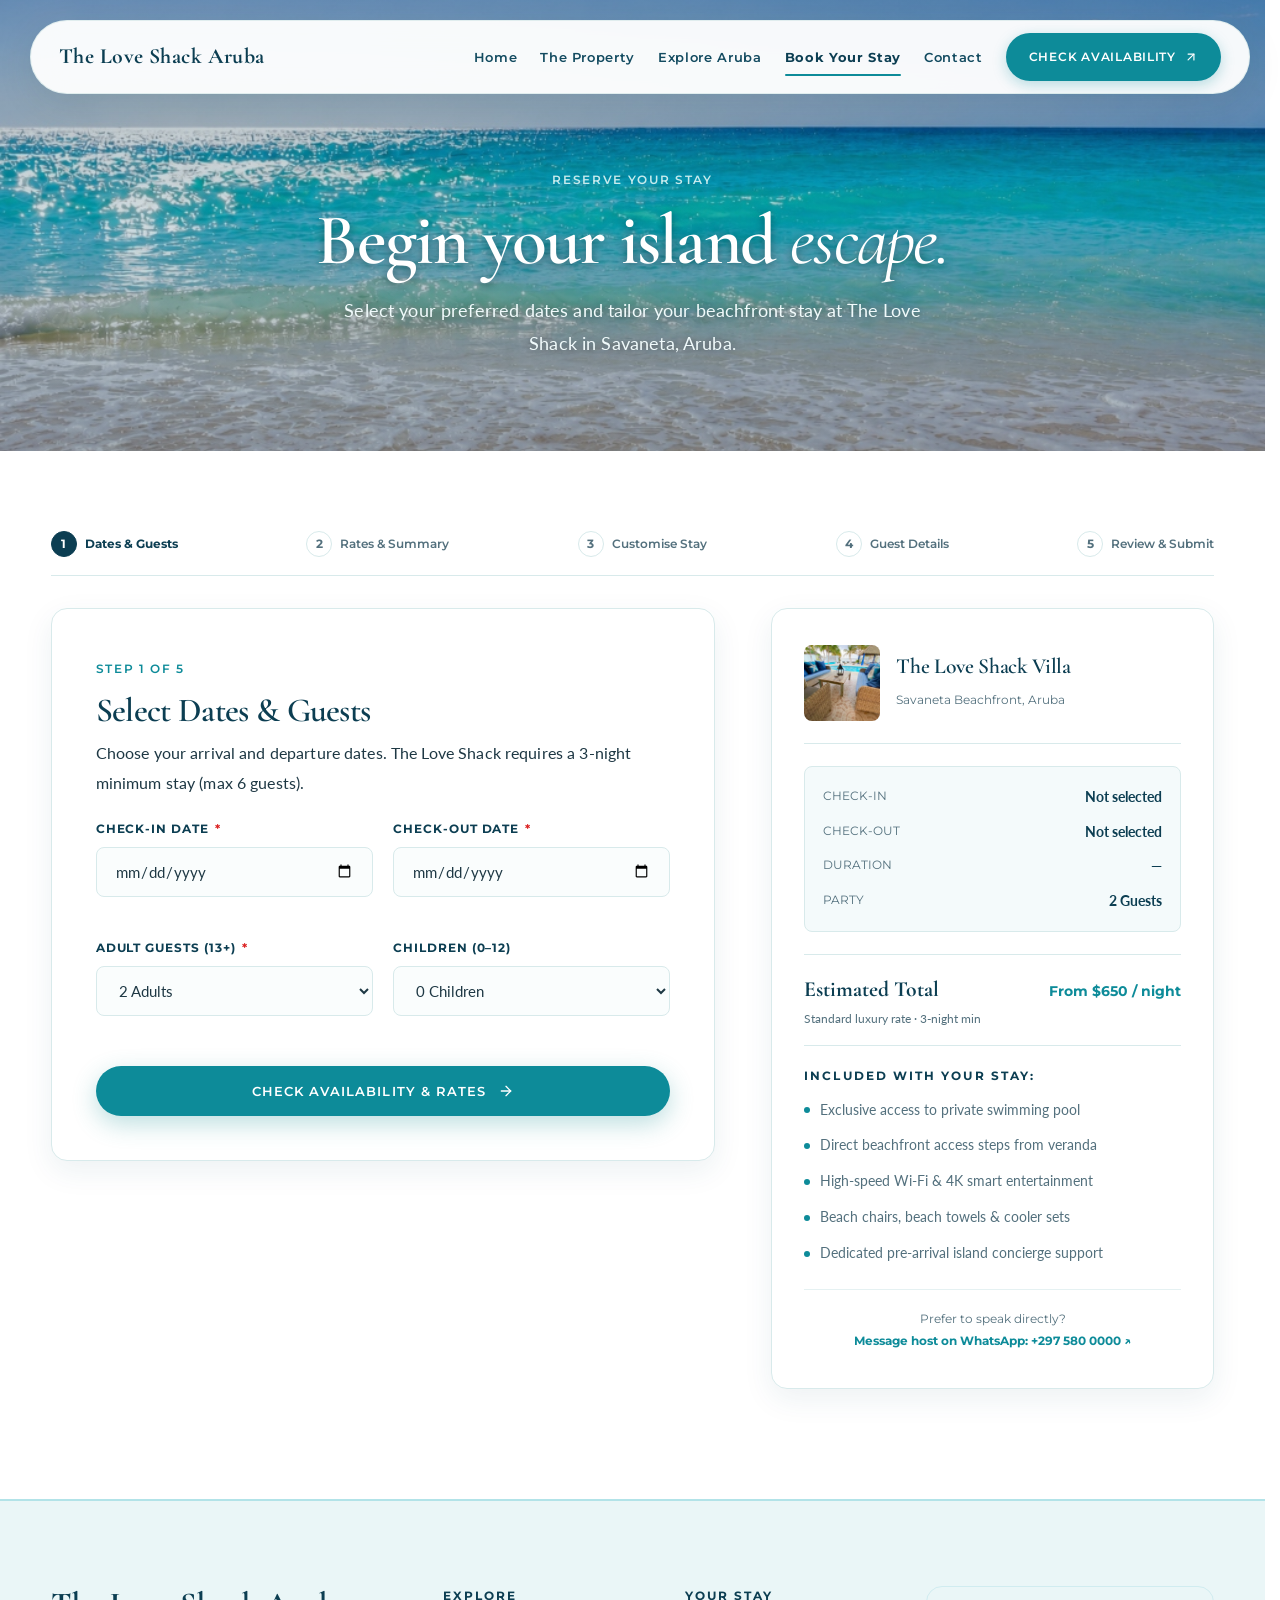
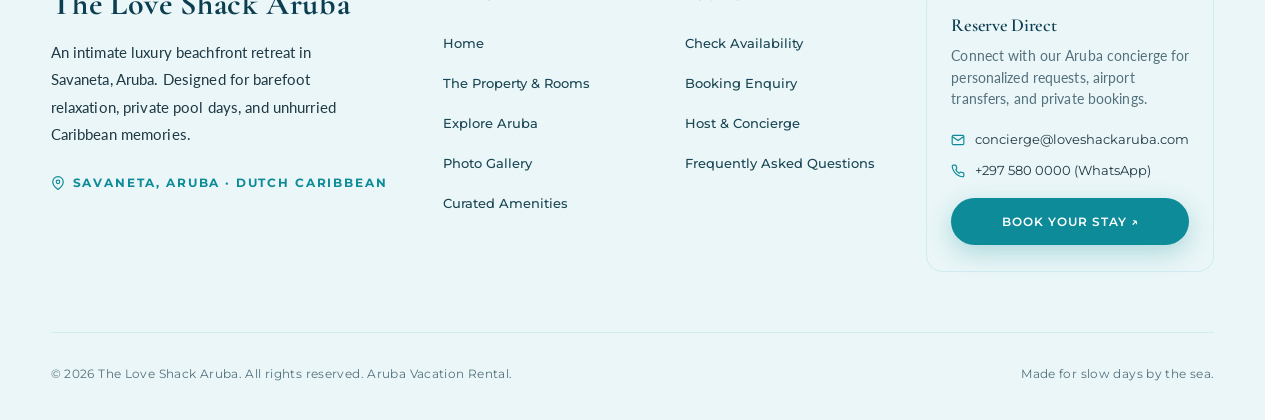
==== commit 67615316: "Replace booking summary card image with new patio and pool lounge photo" ====
--- a/booking.html
+++ b/booking.html
@@ -11,7 +11,7 @@
   <link rel="preconnect" href="https://fonts.gstatic.com" crossorigin>
   <link href="https://fonts.googleapis.com/css2?family=Bodoni+Moda:ital,opsz,wght@0,6..96,400..900;1,6..96,400..900&family=Cormorant+Garamond:ital,wght@0,400;0,500;0,600;0,700;1,400;1,600&family=Lato:ital,wght@0,300;0,400;0,700;1,300;1,400&family=Montserrat:wght@400;500;600;700&family=Pacifico&display=swap" rel="stylesheet">
   
-  <link rel="stylesheet" href="assets/css/style.css?v=5.0">
+  <link rel="stylesheet" href="assets/css/style.css?v=5.1">
 </head>
 <body>
 
@@ -1201,7 +1201,7 @@
         <aside class="booking-summary-card" aria-label="Reservation Summary">
           <div class="summary-villa-header">
             <div class="summary-thumb">
-              <img src="assets/images/temporary-hero.jpg" alt="The Love Shack Villa">
+              <img src="assets/images/villa-patio-pool.jpg" alt="The Love Shack Villa">
             </div>
             <div class="summary-header-text">
               <h3>The Love Shack Villa</h3>
--- a/assets/css/style.css
+++ b/assets/css/style.css
@@ -3504,6 +3504,7 @@
   width: 100%;
   height: 100%;
   object-fit: cover;
+  object-position: center 25%;
 }
 
 .summary-header-text h3 {
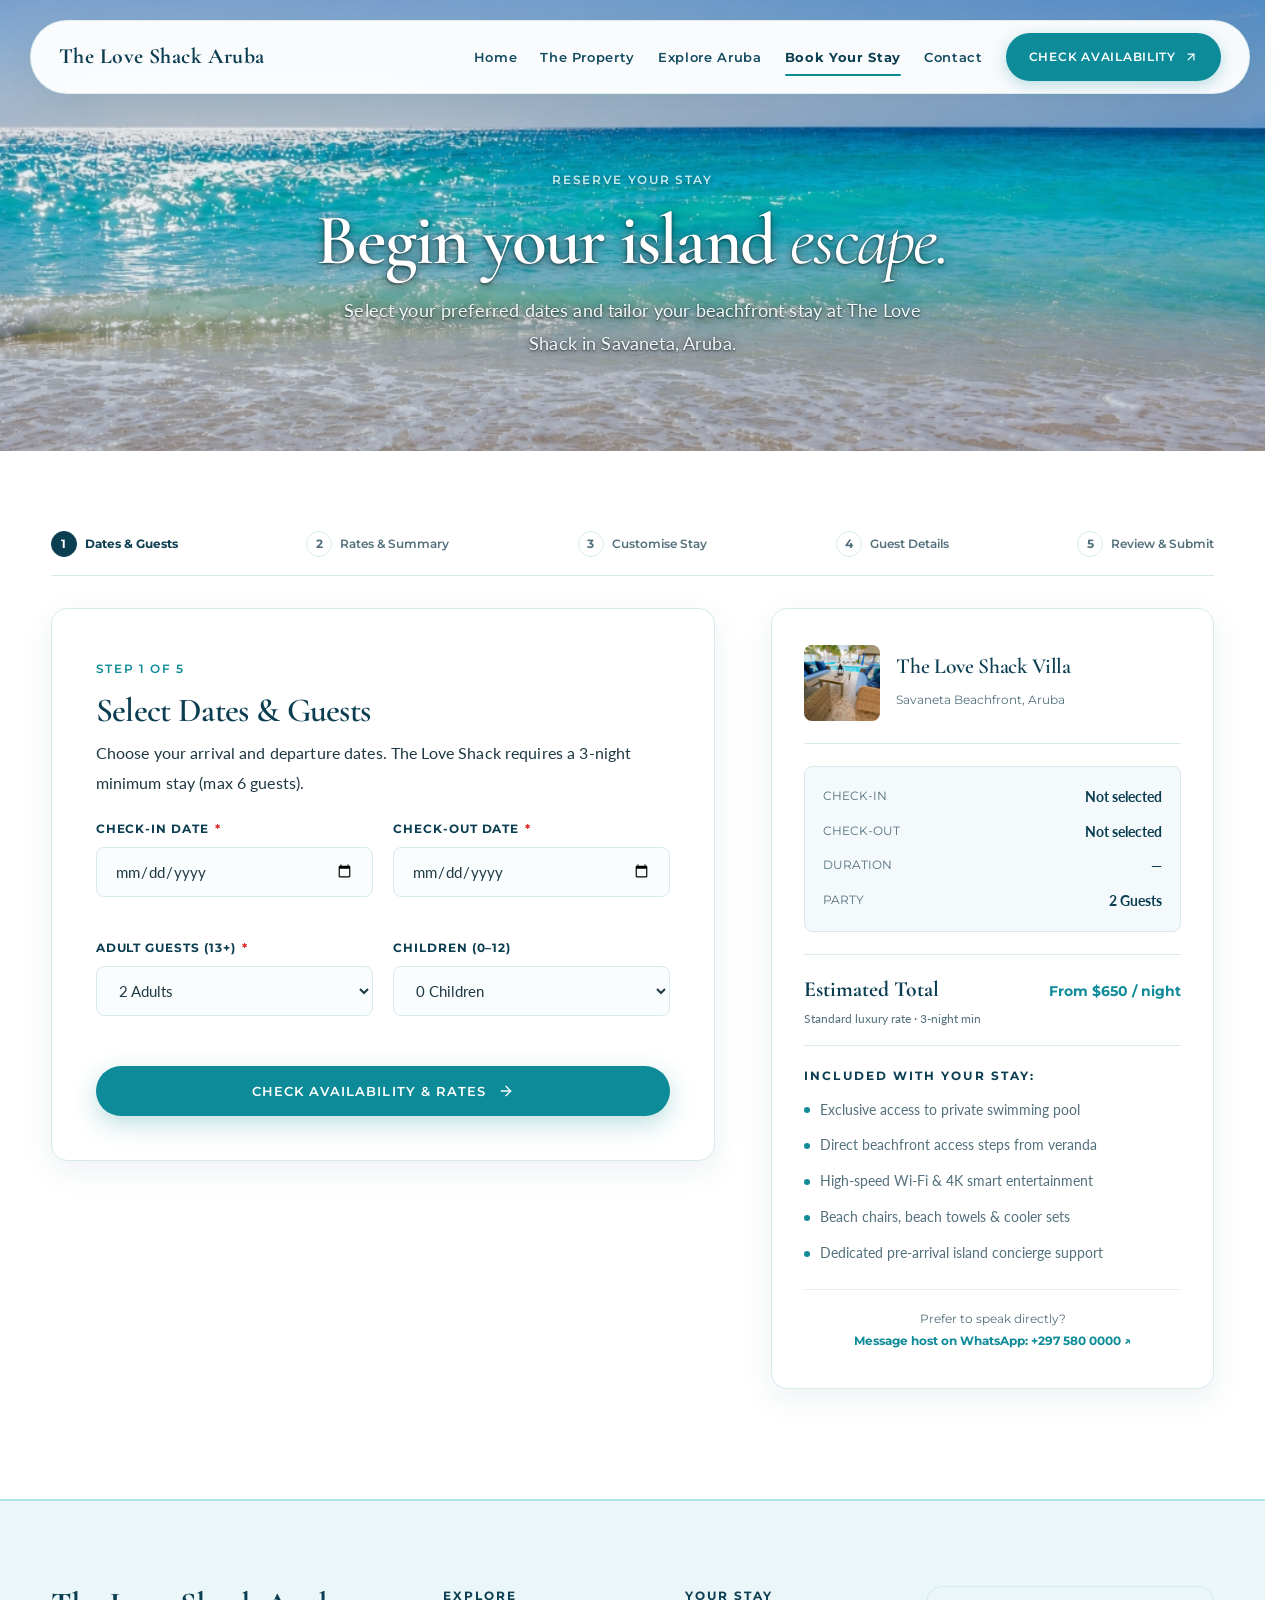
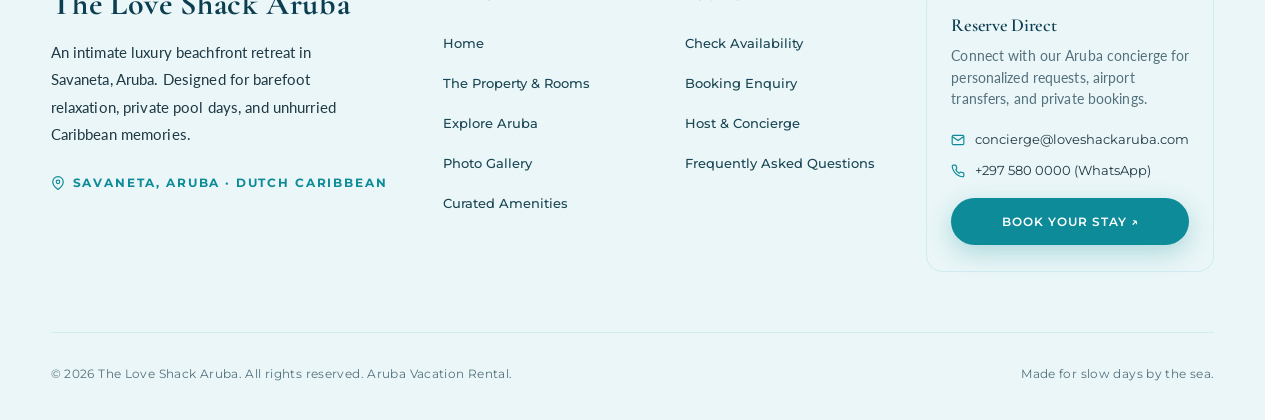
==== commit bc305cfd: "Update client requested website changes" ====
--- a/booking.html
+++ b/booking.html
@@ -11,7 +11,7 @@
   <link rel="preconnect" href="https://fonts.gstatic.com" crossorigin>
   <link href="https://fonts.googleapis.com/css2?family=Bodoni+Moda:ital,opsz,wght@0,6..96,400..900;1,6..96,400..900&family=Cormorant+Garamond:ital,wght@0,400;0,500;0,600;0,700;1,400;1,600&family=Lato:ital,wght@0,300;0,400;0,700;1,300;1,400&family=Montserrat:wght@400;500;600;700&family=Pacifico&display=swap" rel="stylesheet">
   
-  <link rel="stylesheet" href="assets/css/style.css?v=5.1">
+  <link rel="stylesheet" href="assets/css/style.css?v=5.2">
 </head>
 <body>
 
--- a/assets/css/style.css
+++ b/assets/css/style.css
@@ -2609,9 +2609,9 @@
   position: absolute;
   inset: 0;
   background: linear-gradient(180deg,
-      rgba(7, 39, 53, 0.32) 0%,
-      rgba(12, 62, 82, 0.18) 50%,
-      rgba(7, 39, 53, 0.38) 100%);
+      rgba(7, 39, 53, 0.18) 0%,
+      rgba(12, 62, 82, 0.06) 50%,
+      rgba(7, 39, 53, 0.24) 100%);
 }
 
 .page-banner-content {
@@ -2621,10 +2621,14 @@
   margin: 0 auto;
 }
 
+.page-banner .eyebrow {
+  text-shadow: 0 1px 6px rgba(0, 0, 0, 0.5);
+}
+
 .page-banner h1 {
   color: var(--color-white);
   margin-bottom: 16px;
-  text-shadow: 0 2px 10px rgba(0, 0, 0, 0.4);
+  text-shadow: 0 2px 12px rgba(0, 0, 0, 0.55), 0 1px 3px rgba(0, 0, 0, 0.6);
 }
 
 .page-banner p {
@@ -2632,7 +2636,7 @@
   font-size: 1.15rem;
   max-width: 600px;
   margin: 0 auto;
-  text-shadow: 0 1px 8px rgba(0, 0, 0, 0.4);
+  text-shadow: 0 1px 8px rgba(0, 0, 0, 0.55), 0 1px 2px rgba(0, 0, 0, 0.6);
 }
 
 /* Universal Scroll Offset for Floating Navbar */
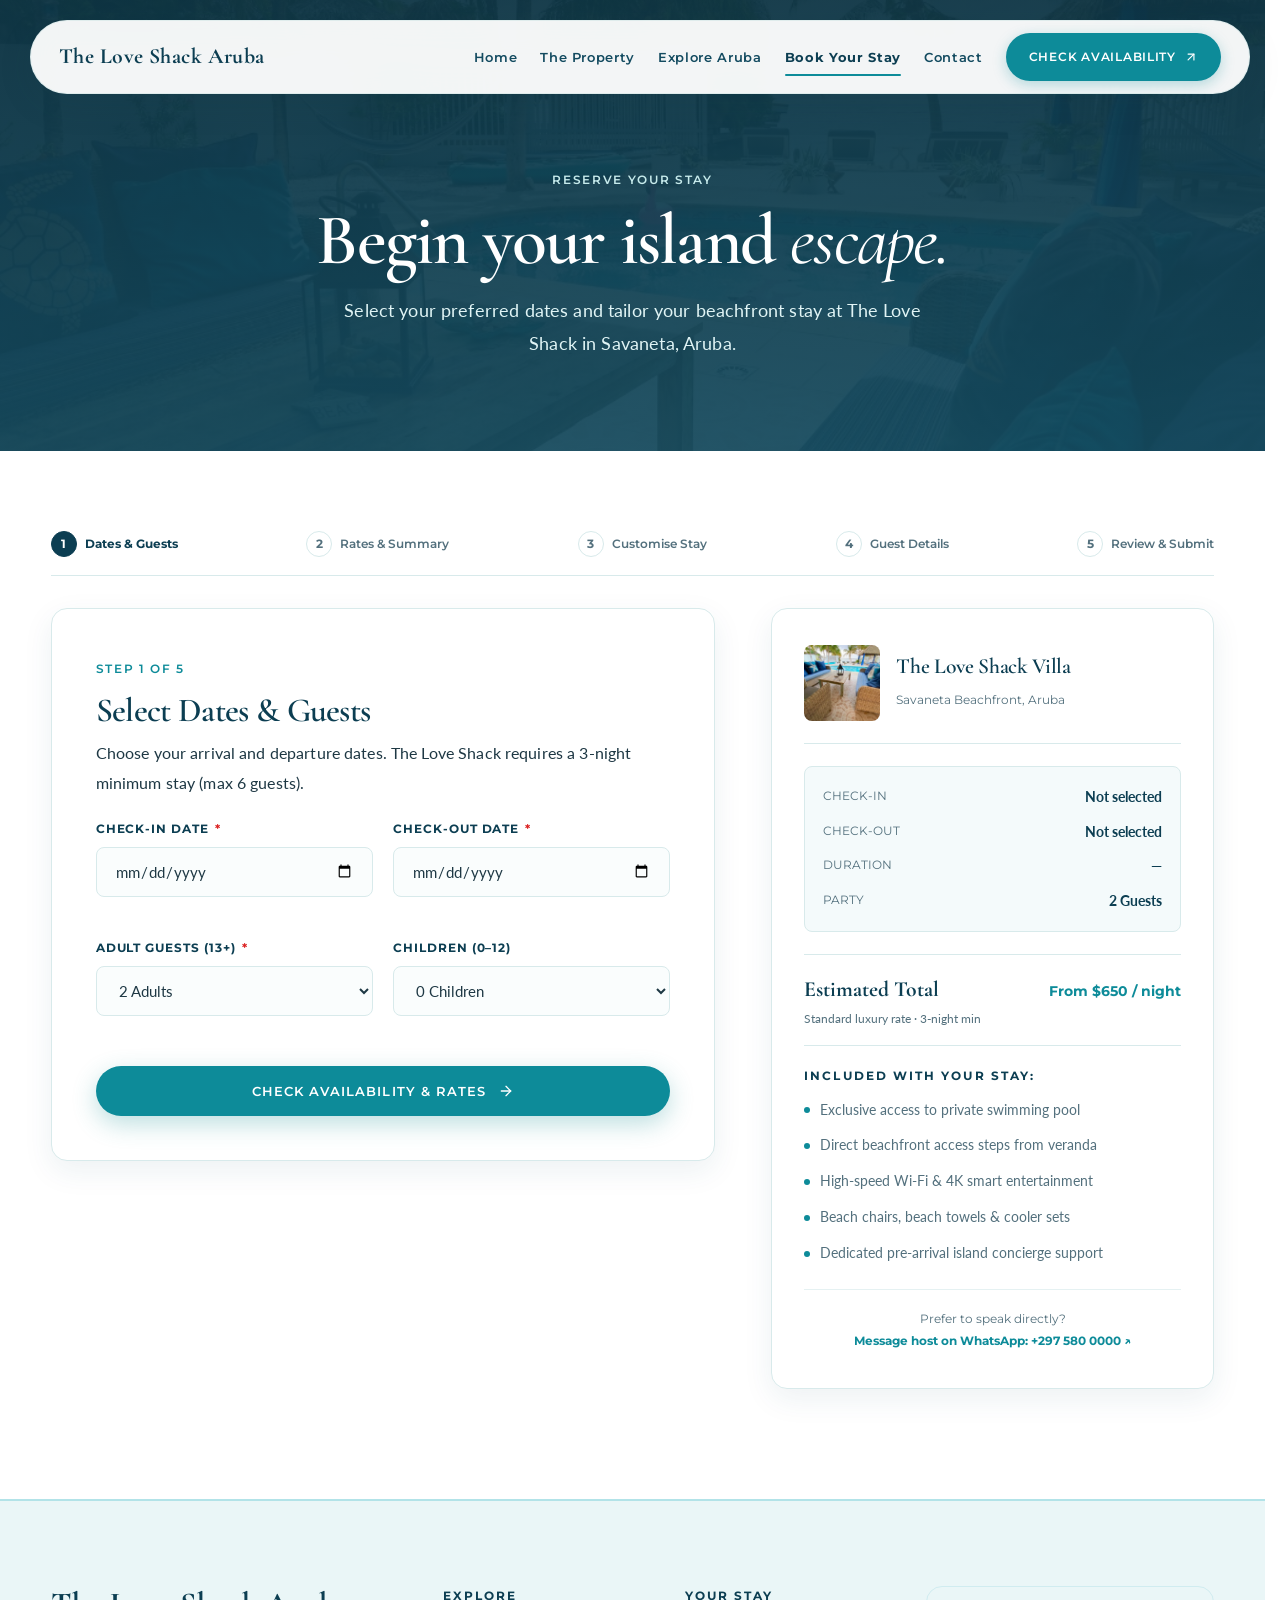
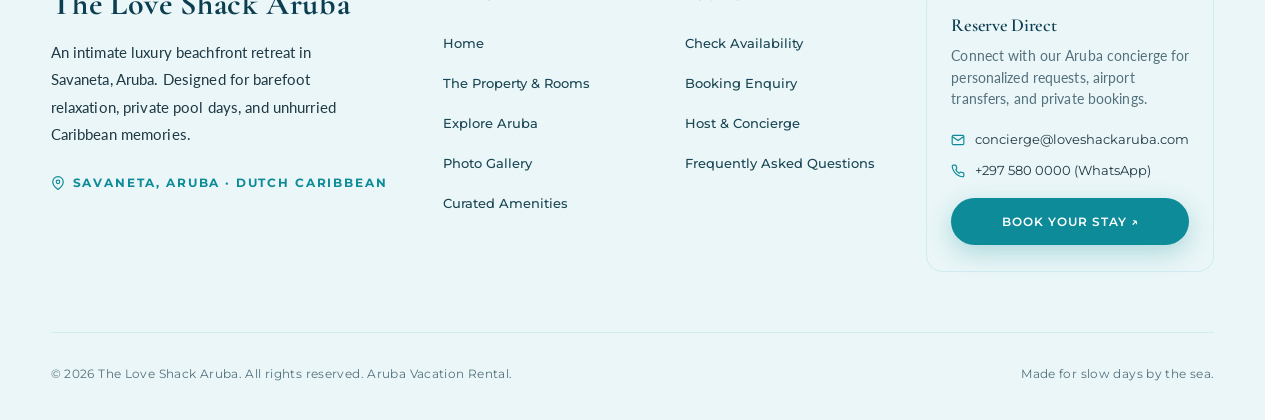
==== commit 489140e0: "Restore original hero sections on property.html and booking.html" ====
--- a/booking.html
+++ b/booking.html
@@ -11,7 +11,7 @@
   <link rel="preconnect" href="https://fonts.gstatic.com" crossorigin>
   <link href="https://fonts.googleapis.com/css2?family=Bodoni+Moda:ital,opsz,wght@0,6..96,400..900;1,6..96,400..900&family=Cormorant+Garamond:ital,wght@0,400;0,500;0,600;0,700;1,400;1,600&family=Lato:ital,wght@0,300;0,400;0,700;1,300;1,400&family=Montserrat:wght@400;500;600;700&family=Pacifico&display=swap" rel="stylesheet">
   
-  <link rel="stylesheet" href="assets/css/style.css?v=5.2">
+  <link rel="stylesheet" href="assets/css/style.css?v=5.3">
 </head>
 <body>
 
--- a/assets/css/style.css
+++ b/assets/css/style.css
@@ -2599,19 +2599,18 @@
 .page-banner-bg {
   position: absolute;
   inset: 0;
-  background-image: url('../images/beach-hero.jpg');
+  background-image: url('../images/temporary-hero.jpg');
   background-size: cover;
-  background-position: center 35%;
-  opacity: 1;
+  background-position: center;
+  opacity: 0.35;
 }
 
 .page-banner-overlay {
   position: absolute;
   inset: 0;
   background: linear-gradient(180deg,
-      rgba(7, 39, 53, 0.18) 0%,
-      rgba(12, 62, 82, 0.06) 50%,
-      rgba(7, 39, 53, 0.24) 100%);
+      rgba(15, 55, 71, 0.85) 0%,
+      rgba(22, 78, 99, 0.82) 100%);
 }
 
 .page-banner-content {
@@ -2621,22 +2620,16 @@
   margin: 0 auto;
 }
 
-.page-banner .eyebrow {
-  text-shadow: 0 1px 6px rgba(0, 0, 0, 0.5);
-}
-
 .page-banner h1 {
   color: var(--color-white);
   margin-bottom: 16px;
-  text-shadow: 0 2px 12px rgba(0, 0, 0, 0.55), 0 1px 3px rgba(0, 0, 0, 0.6);
 }
 
 .page-banner p {
-  color: #f0fafb;
+  color: #e0f4f5;
   font-size: 1.15rem;
   max-width: 600px;
   margin: 0 auto;
-  text-shadow: 0 1px 8px rgba(0, 0, 0, 0.55), 0 1px 2px rgba(0, 0, 0, 0.6);
 }
 
 /* Universal Scroll Offset for Floating Navbar */
